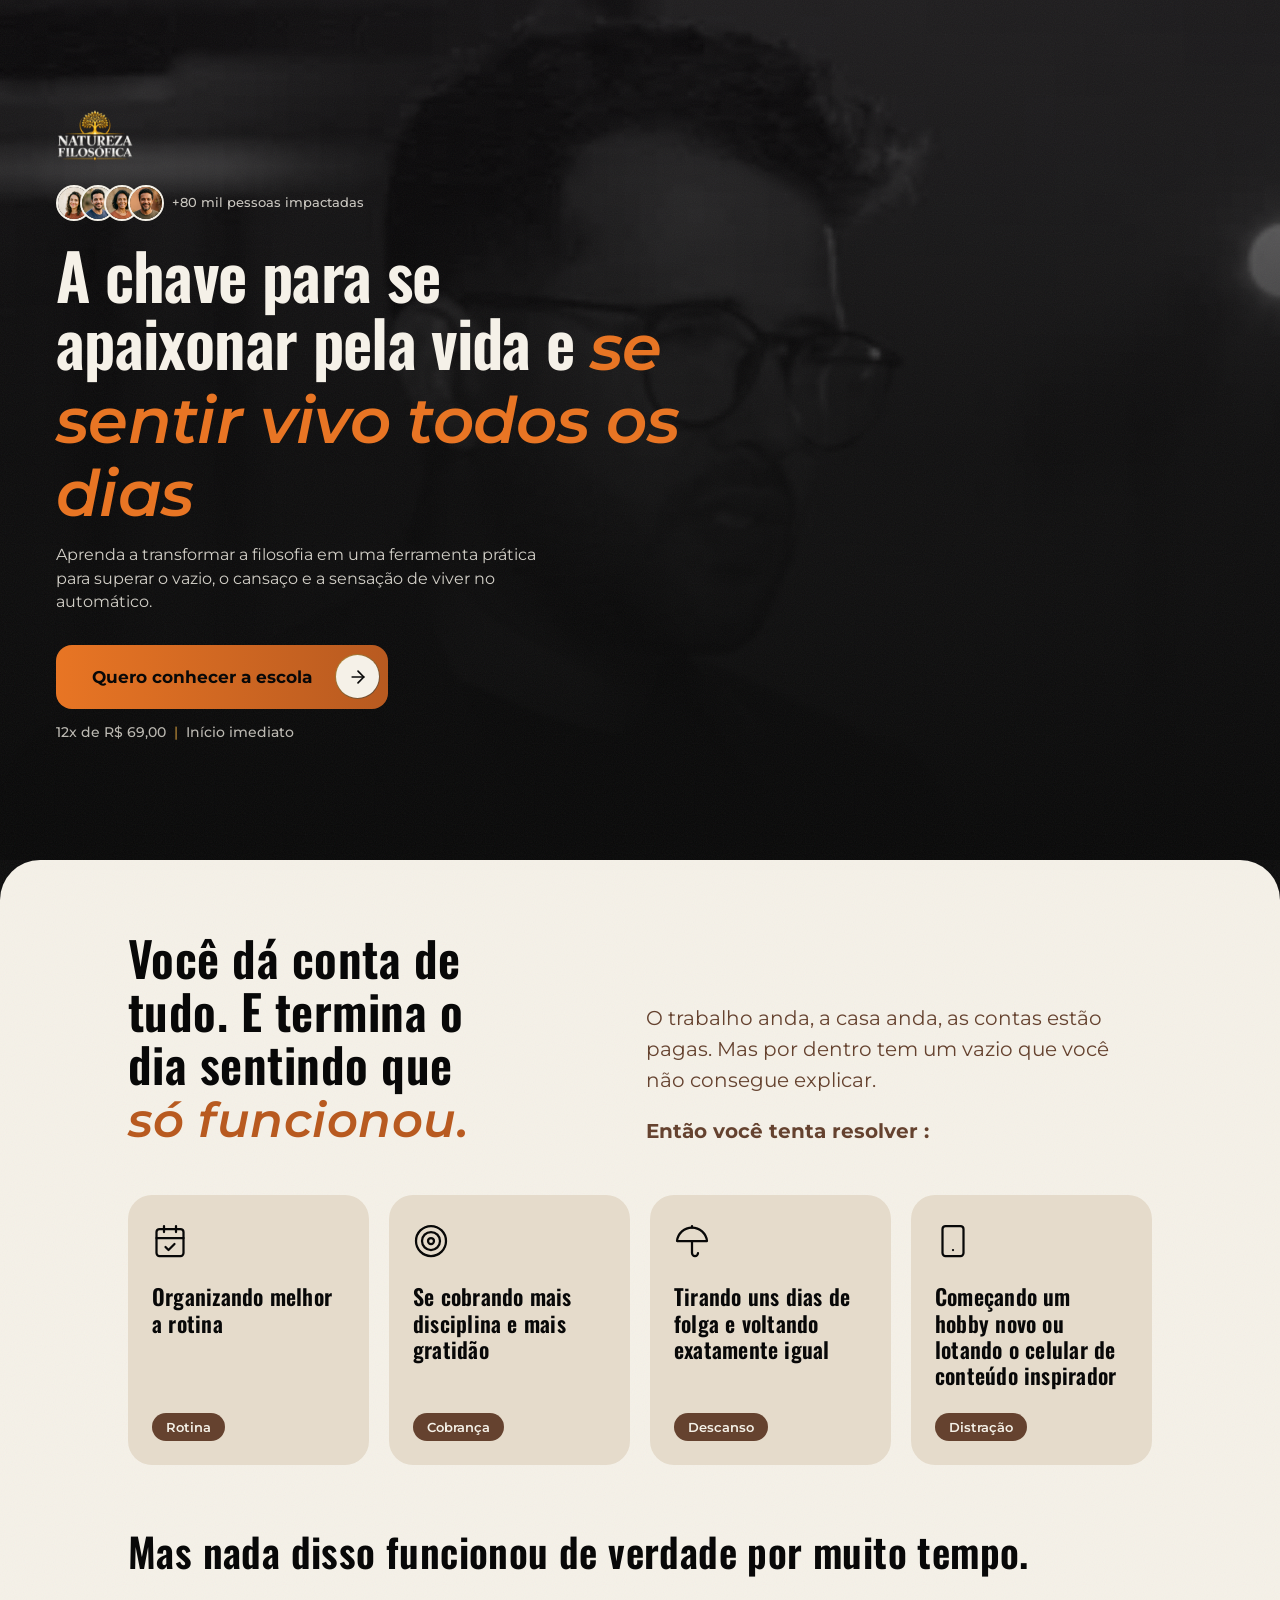
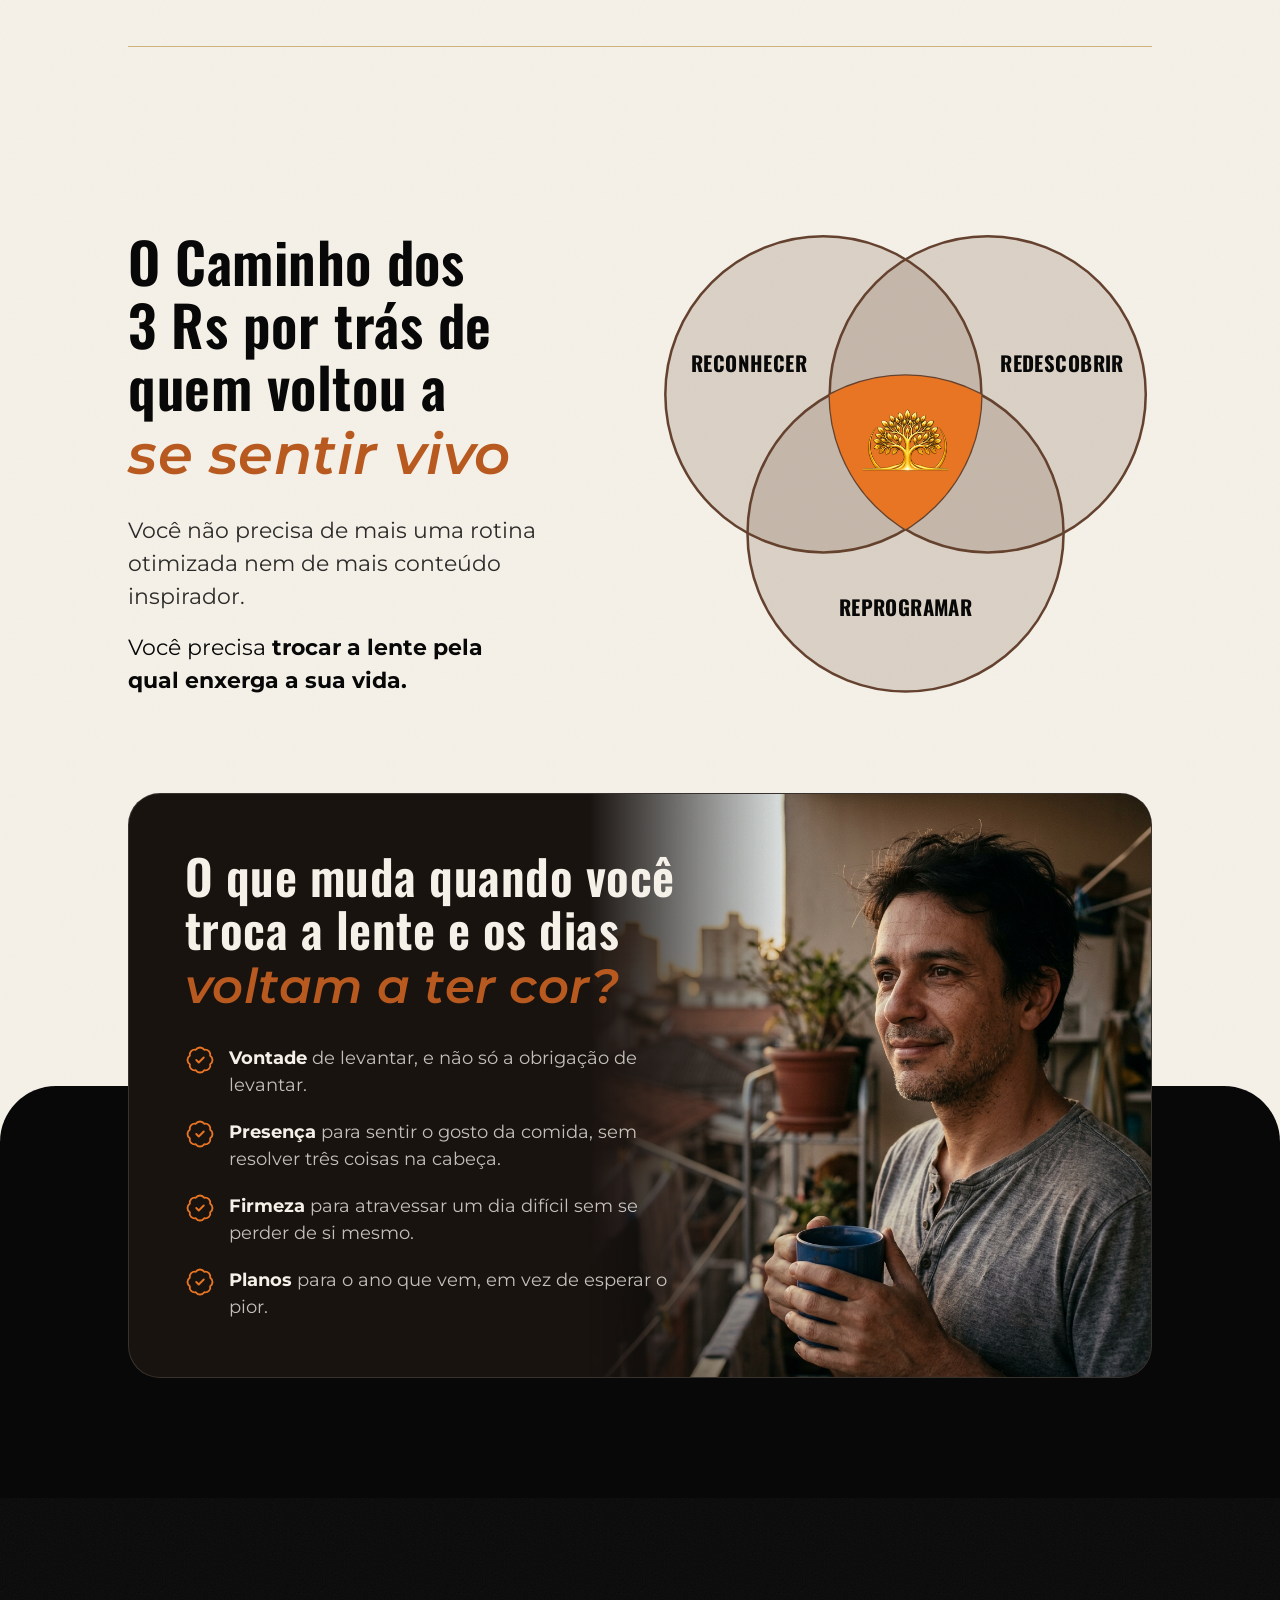
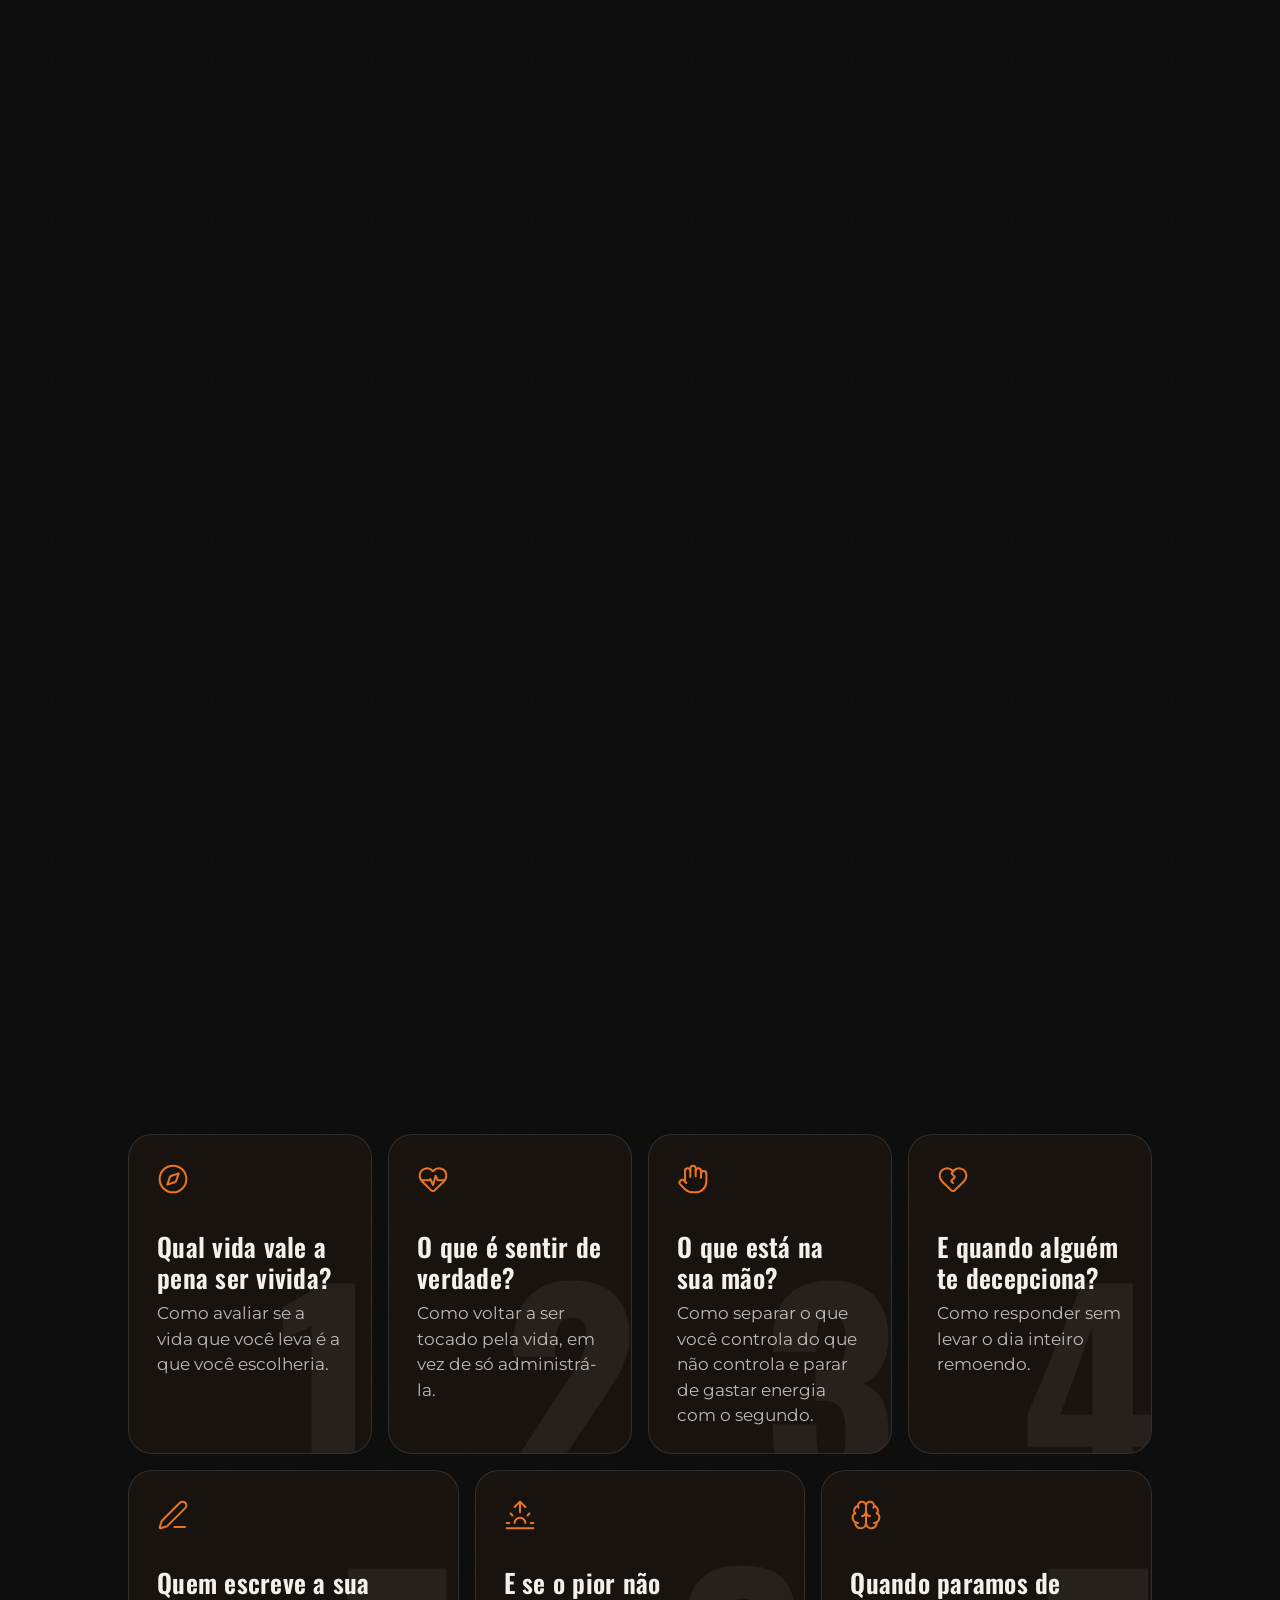
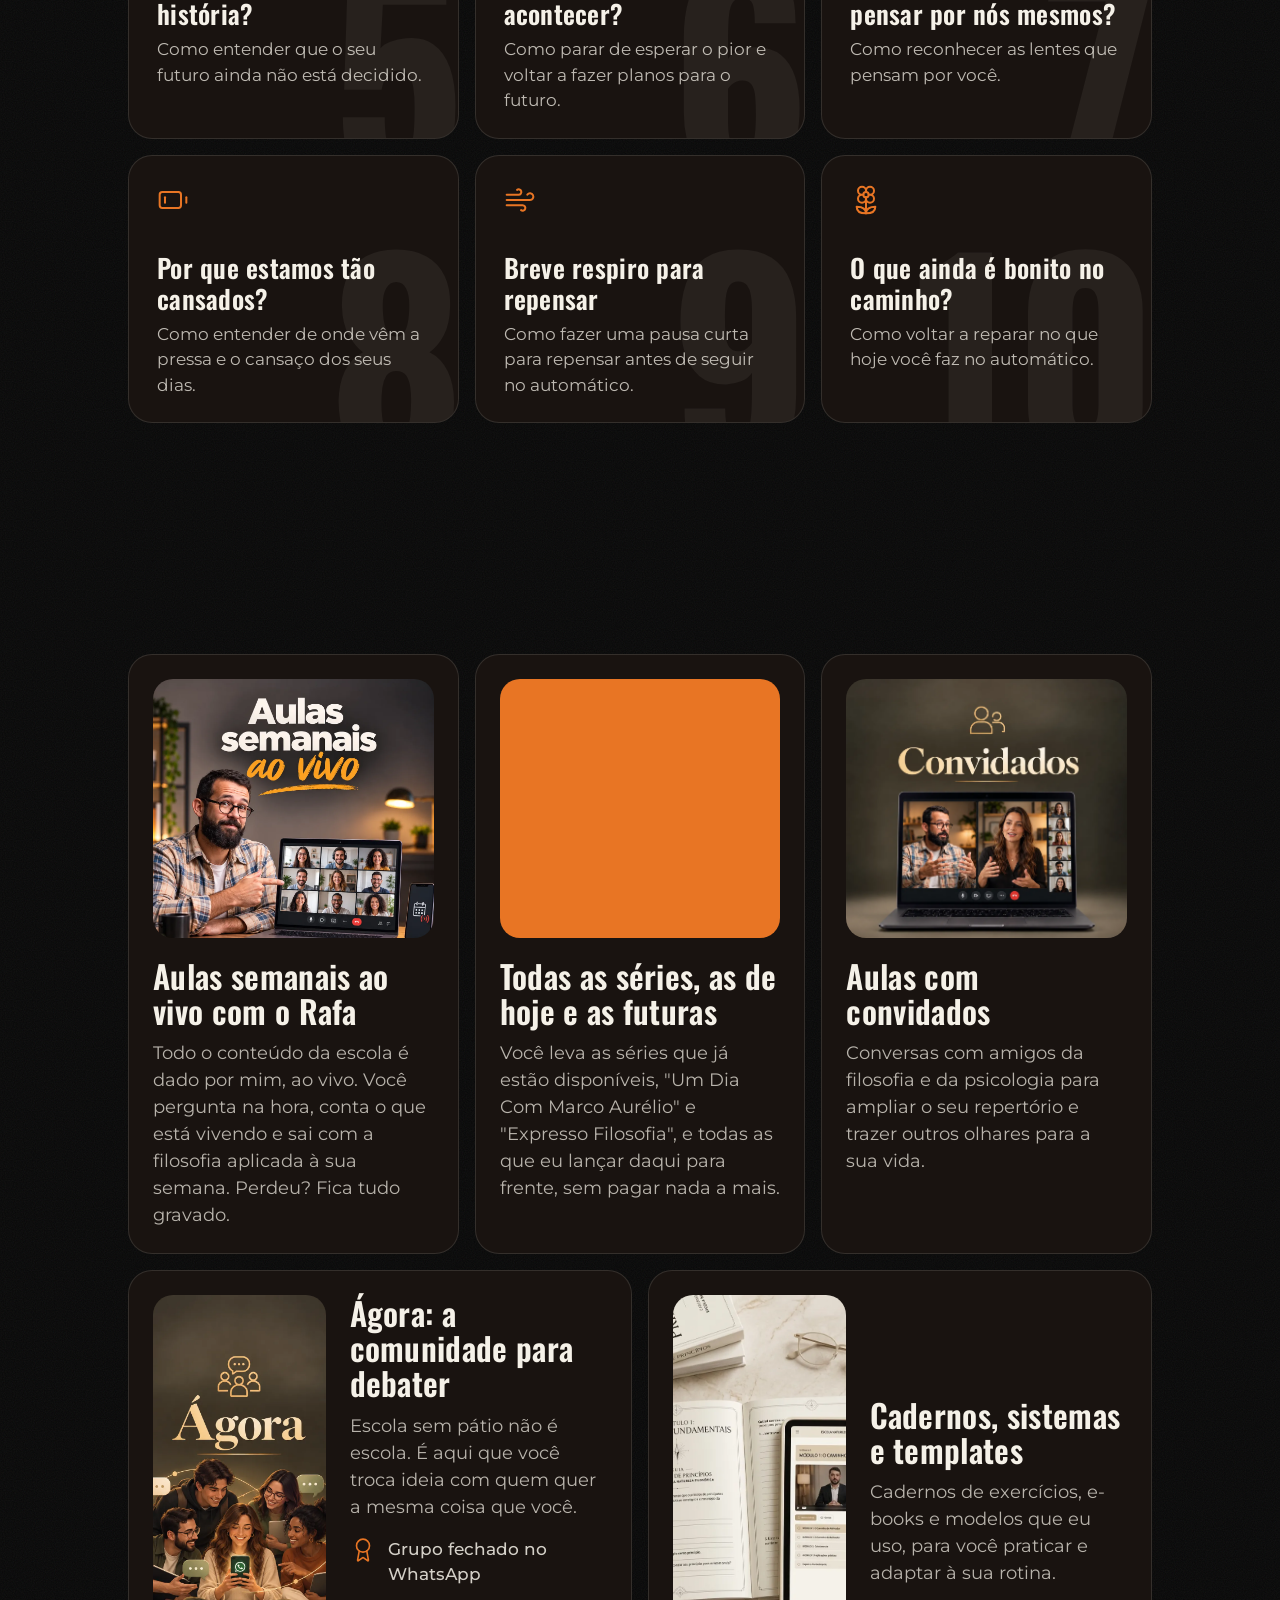
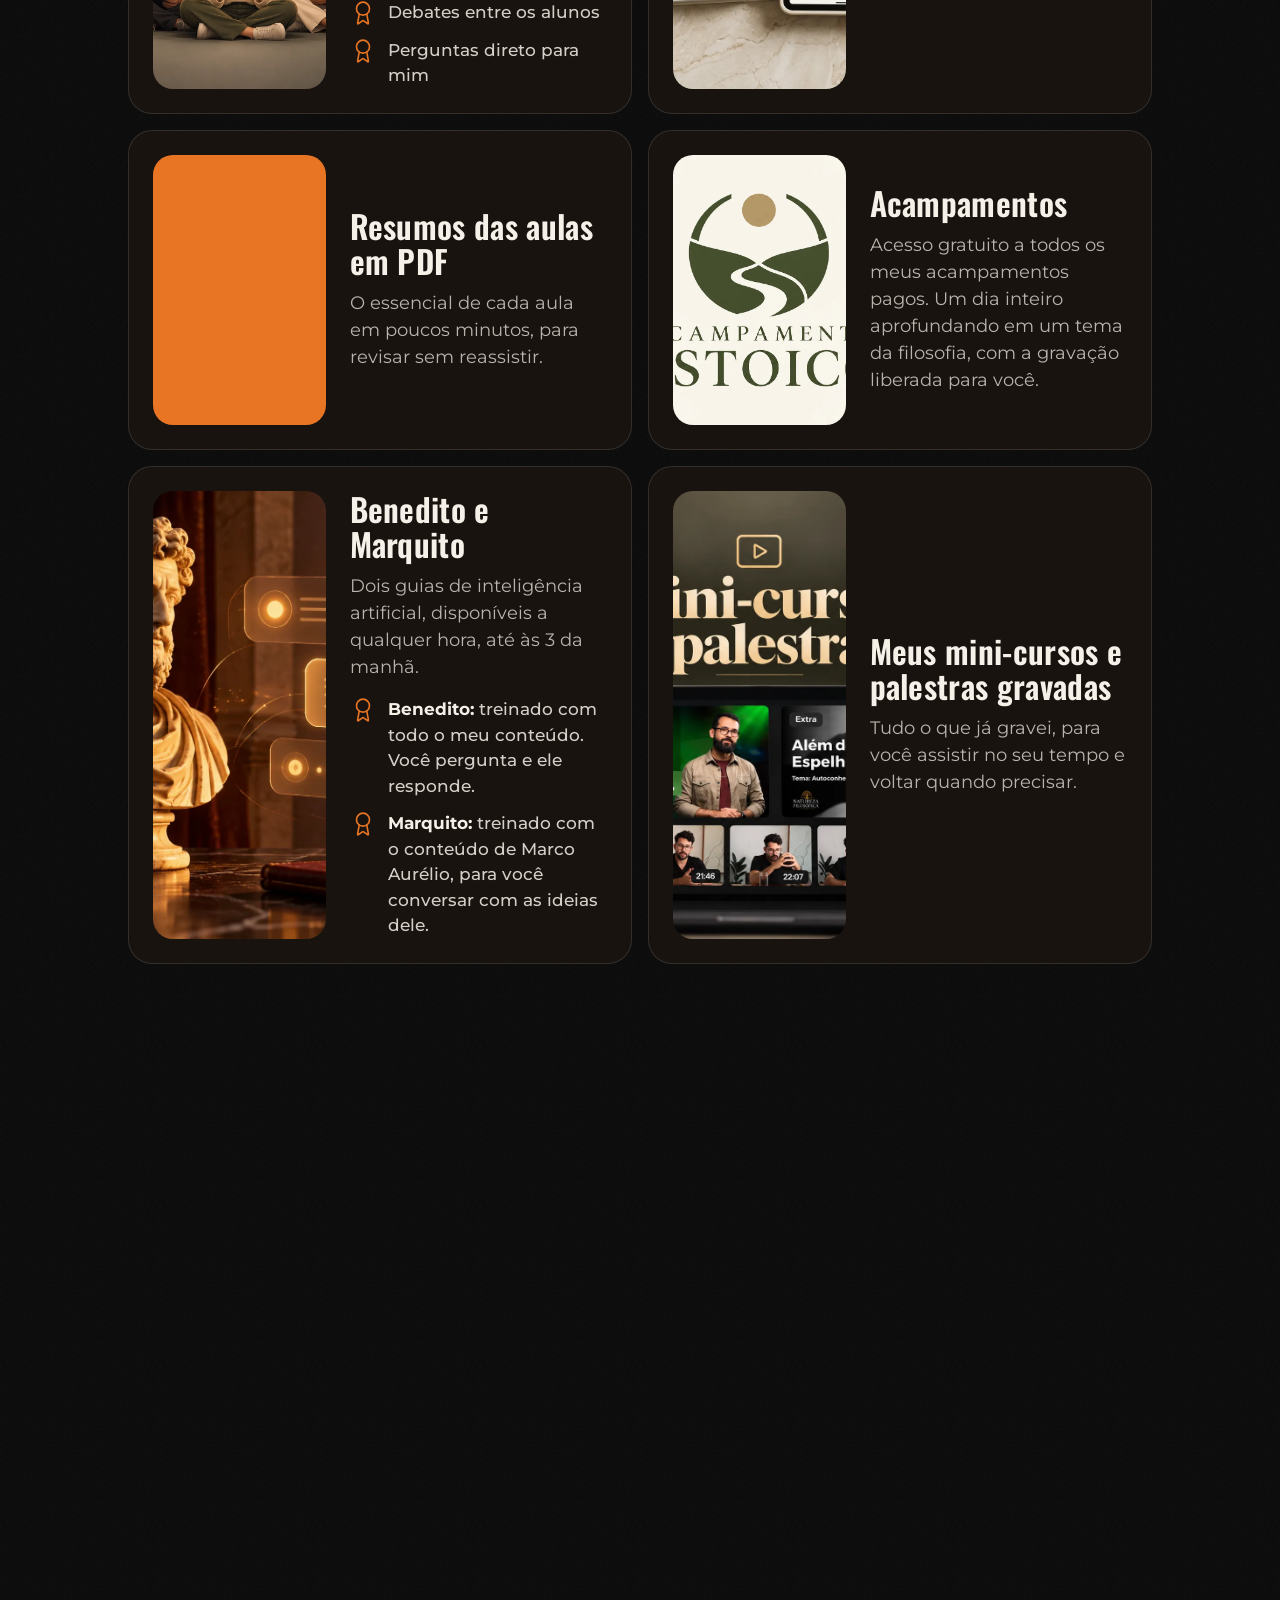
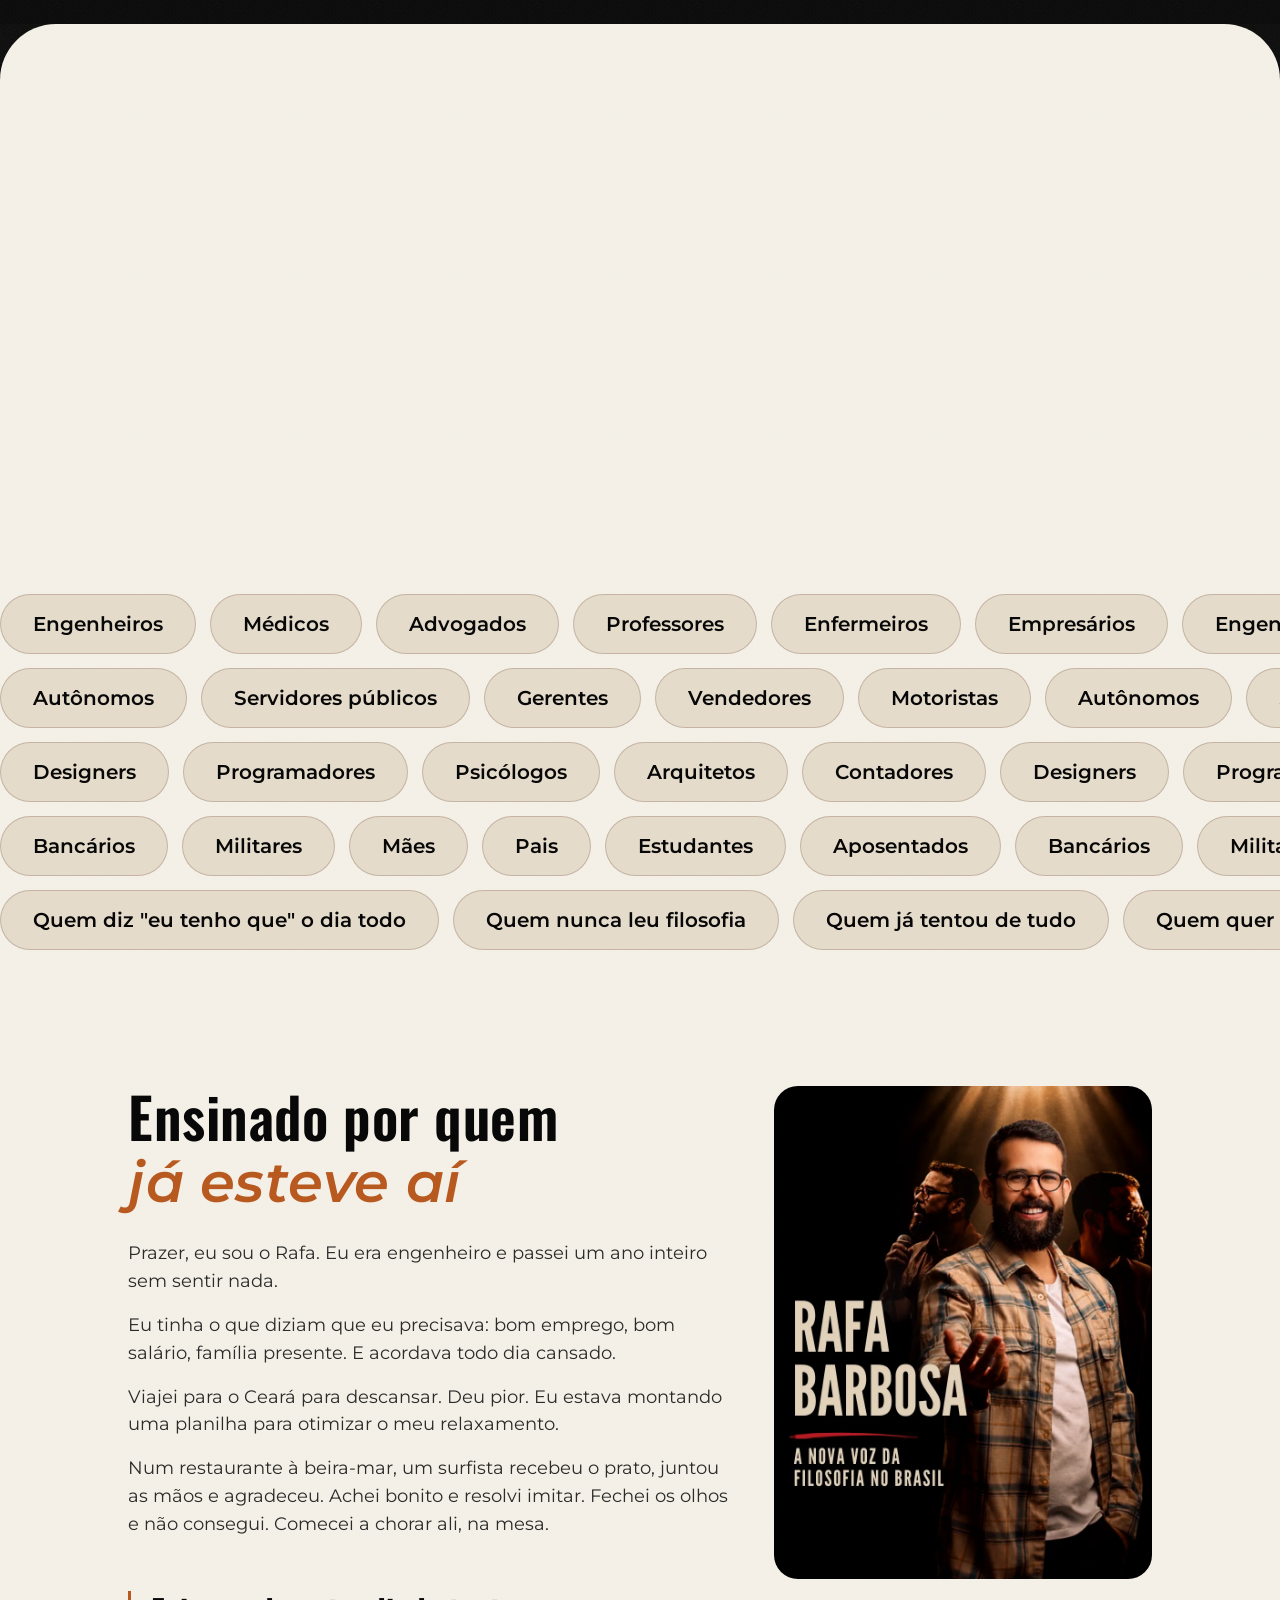
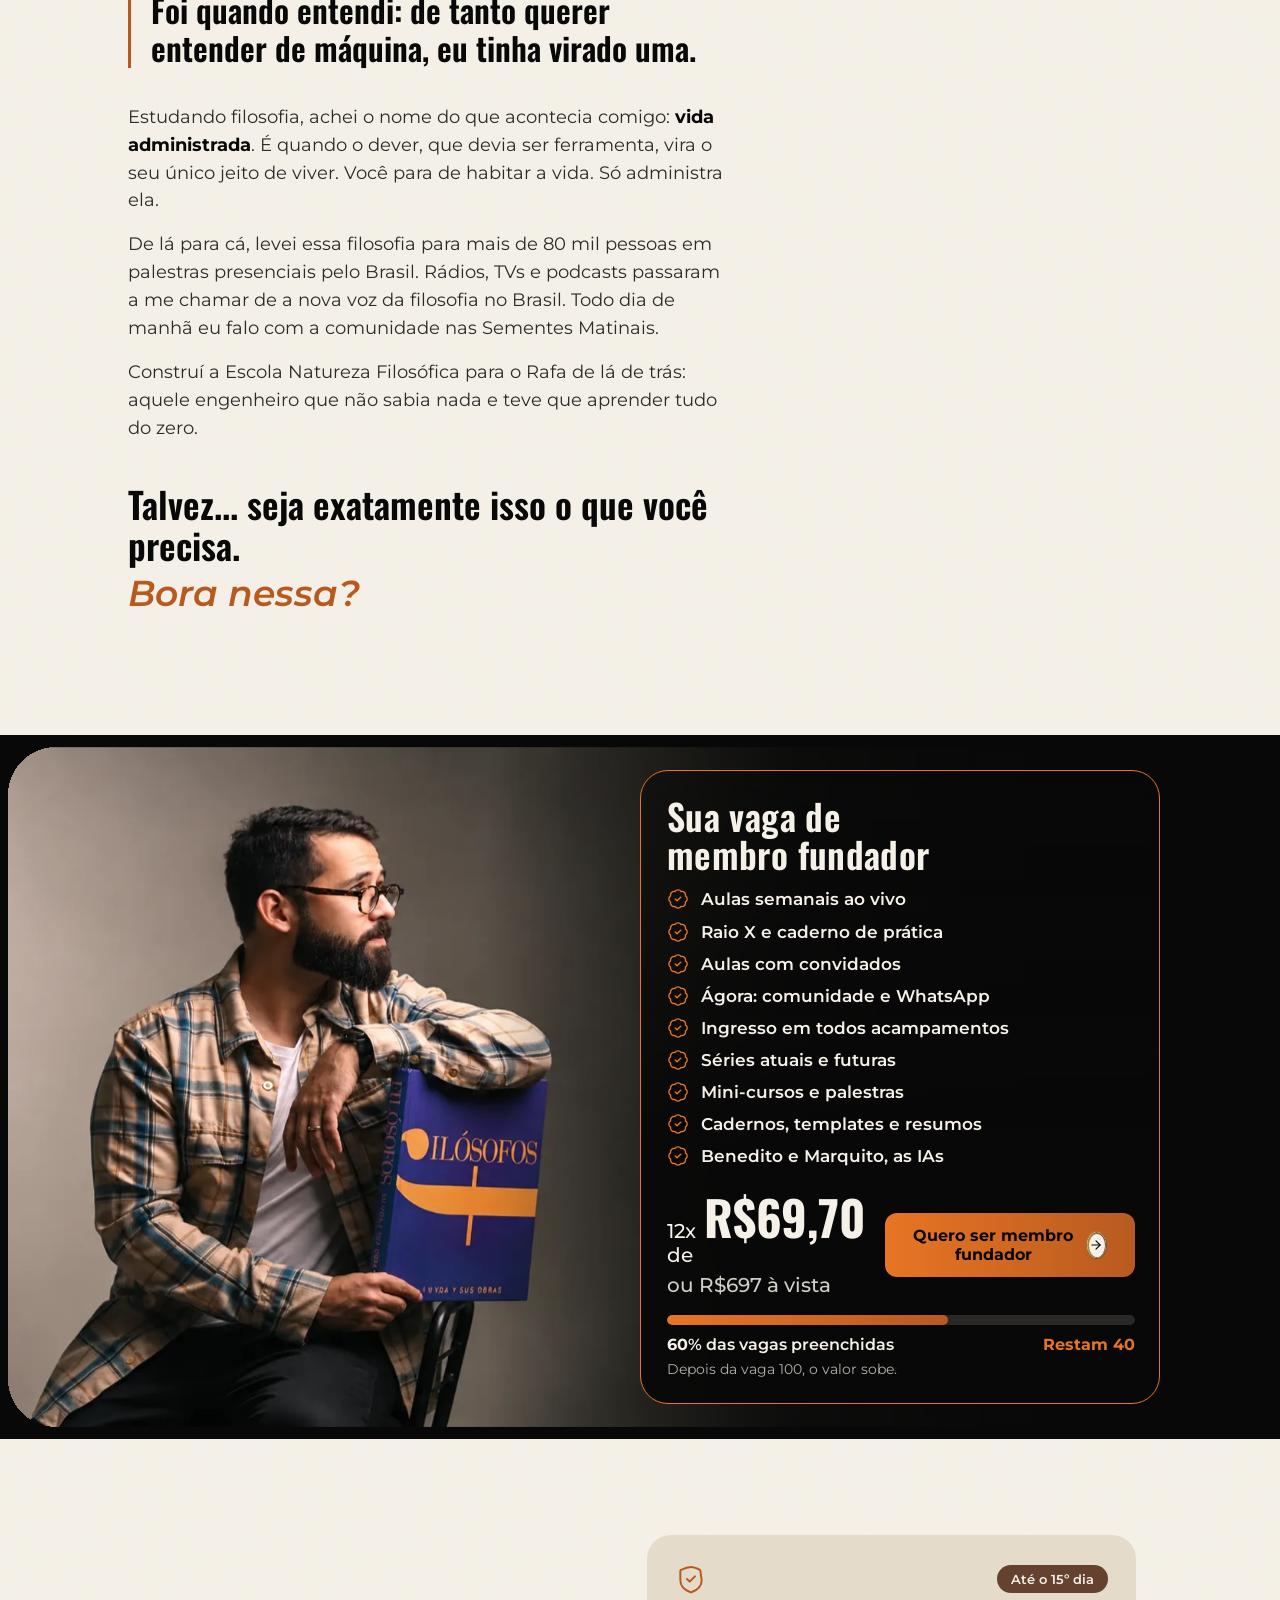
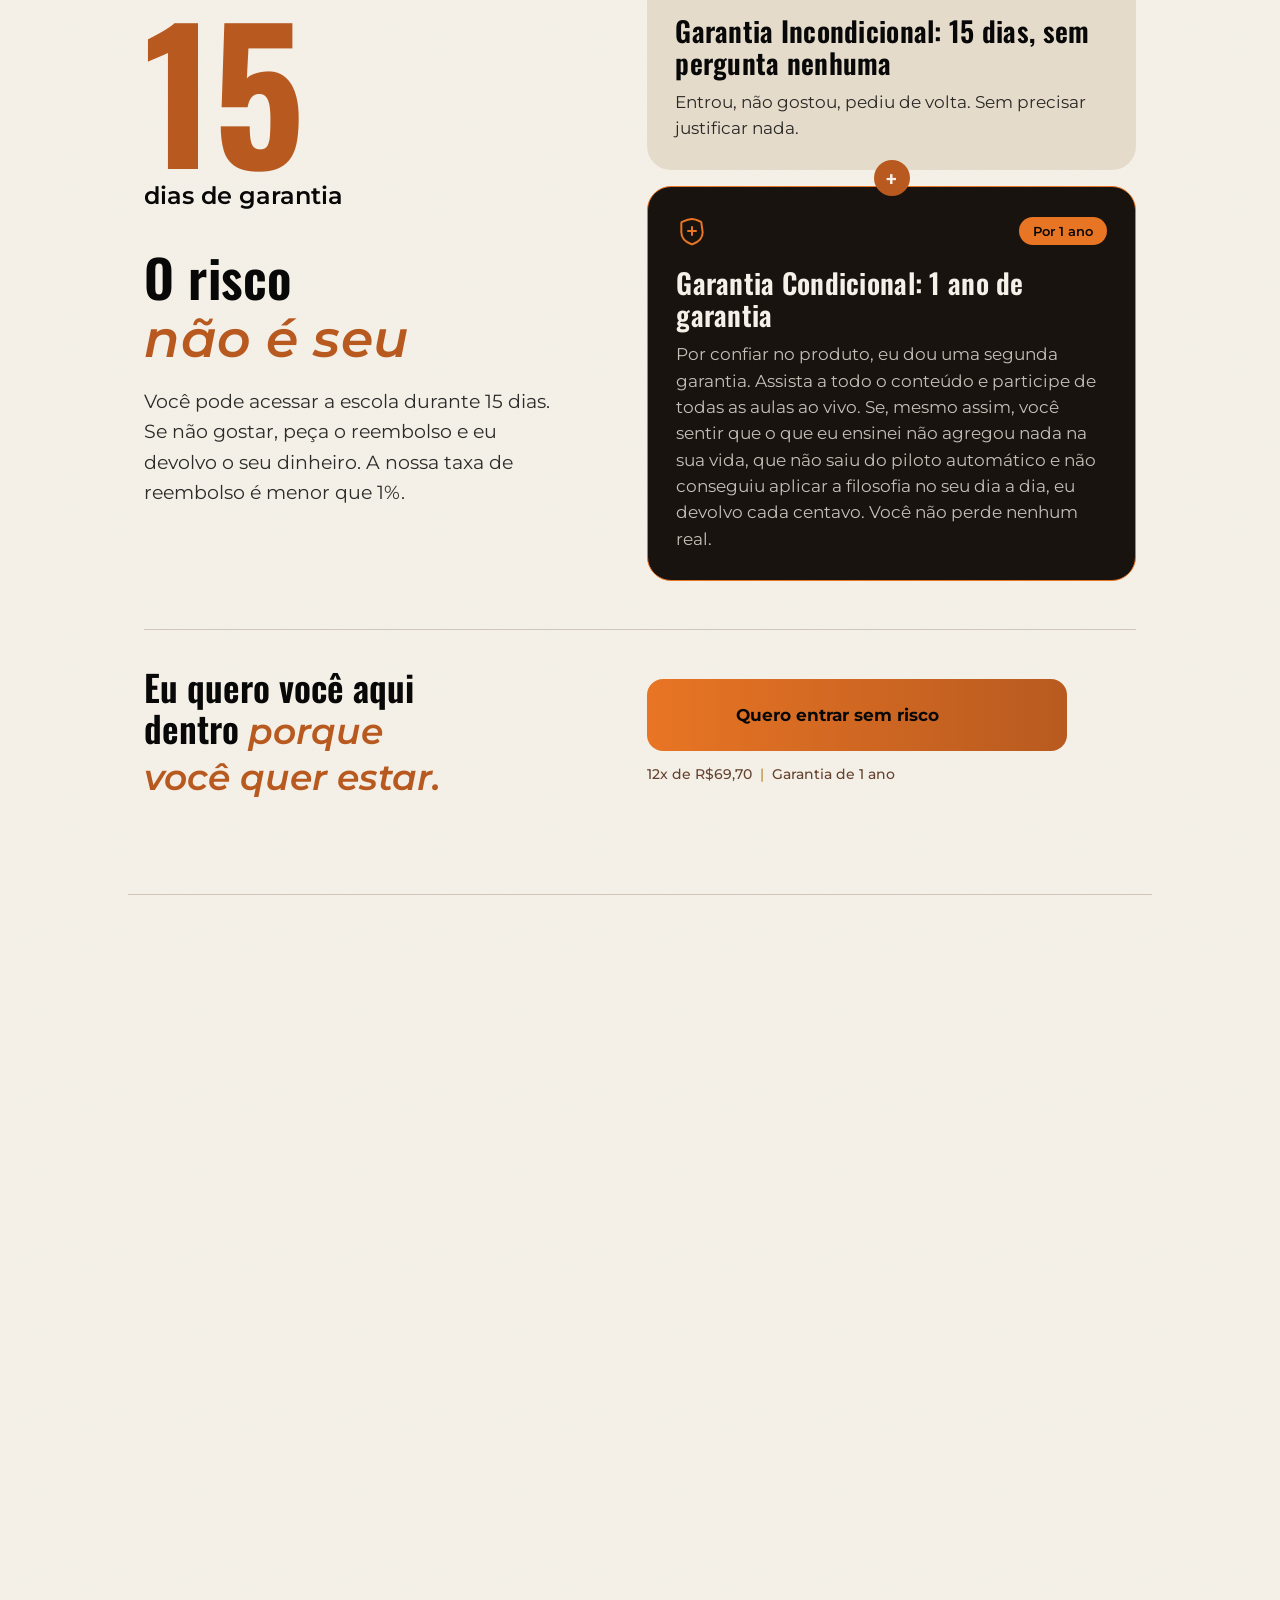
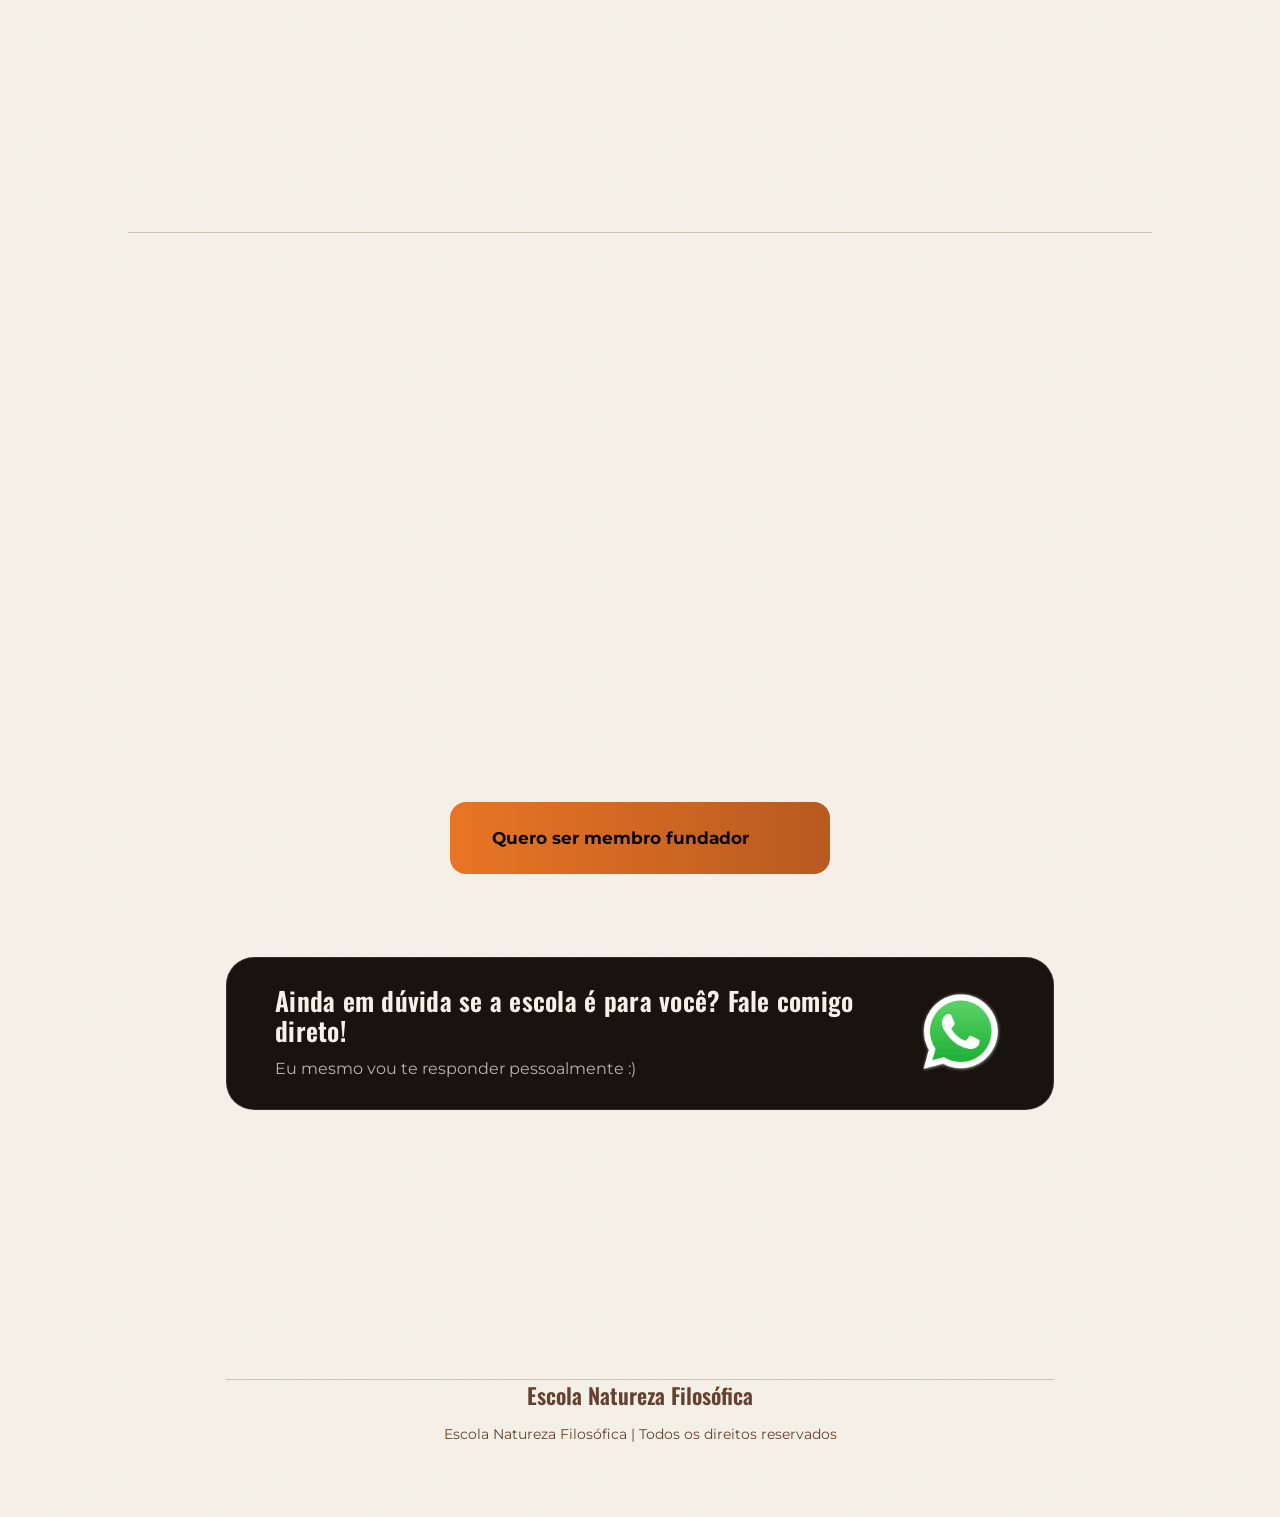
==== acampamento/index.html @ 290cd9ff "feat: cria pagina acampamento com secao desafio 10B, atualiza preco para 697 e link do checkout" ====
<!DOCTYPE html>
<html lang="pt-BR">

<head>
    <meta charset="UTF-8">
    <meta name="viewport" content="width=device-width, initial-scale=1.0">
    <title>Escola Natureza Filosófica</title>

    <!-- Preconnect do Google Fonts -->
    <link rel="preconnect" href="https://fonts.googleapis.com">
    <link rel="preconnect" href="https://fonts.gstatic.com" crossorigin>

    <!-- Fontes: Oswald (500, 600, 700) e Montserrat (400, 500, 600, 600i, 700) -->
    <link
        href="https://fonts.googleapis.com/css2?family=Montserrat:ital,wght@0,400;0,500;0,600;0,700;1,600&family=Oswald:wght@500;600;700&display=swap"
        rel="stylesheet">

    <!-- CSS Principal -->
    <link rel="stylesheet" href="../oficial/style.css">
    <link rel="stylesheet" href="desafio.css">

    <!-- SEO FAQ -->
    <script type="application/ld+json">
    {
      "@context": "https://schema.org",
      "@type": "FAQPage",
      "mainEntity": [
        {
          "@type": "Question",
          "name": "Nunca estudei filosofia. Consigo acompanhar?",
          "acceptedAnswer": {
            "@type": "Answer",
            "text": "Consegue. A escola foi montada para quem começa do zero, sem livro difícil e sem palavra complicada. Eu explico com exemplos do dia a dia, e você pode perguntar na hora, ao vivo."
          }
        },
        {
          "@type": "Question",
          "name": "Como funcionam as aulas ao vivo?",
          "acceptedAnswer": {
            "@type": "Answer",
            "text": "Toda semana eu entro ao vivo com a turma, na terça ou na quarta à noite. Você pergunta, conta o que está vivendo e leva a filosofia para a sua semana. O horário é ajustado ao que ficar melhor para a turma."
          }
        },
        {
          "@type": "Question",
          "name": "E se eu não puder assistir ao vivo?",
          "acceptedAnswer": {
            "@type": "Answer",
            "text": "Todos os encontros ficam gravados, e você assiste no seu tempo. Ninguém fica de fora por causa de horário: a gente marca reposição e ajusta o dia conforme a turma. O caderno de prática você faz quando quiser, sem prazo correndo atrás de você."
          }
        },
        {
          "@type": "Question",
          "name": "Como recebo o acesso e quando começo?",
          "acceptedAnswer": {
            "@type": "Answer",
            "text": "Começa imediatamente. Assim que a compra for aprovada, você recebe o acesso por e-mail, com o mesmo e-mail da compra, e o link do grupo da Ágora no WhatsApp. Você já entra com o conteúdo liberado e participa da próxima aula ao vivo."
          }
        },
        {
          "@type": "Question",
          "name": "Por quanto tempo terei acesso?",
          "acceptedAnswer": {
            "@type": "Answer",
            "text": "Você terá um ano completo de acesso a todo o conteúdo. Nesse período, as séries que eu lançar entram para você sem custo nenhum."
          }
        },
        {
          "@type": "Question",
          "name": "Como funciona o valor de membro fundador?",
          "acceptedAnswer": {
            "@type": "Answer",
            "text": "Os 100 primeiros entram com o valor de lançamento: 12x de R$69,70 ou R$697 à vista. Quando a turma chegar em 100, o valor sobe."
          }
        },
        {
          "@type": "Question",
          "name": "E se eu entrar e não for para mim?",
          "acceptedAnswer": {
            "@type": "Answer",
            "text": "Você tem duas garantias. A primeira é de 15 dias: entre, participe dos encontros e, se não gostar, peça o reembolso, sem precisar justificar nada. A segunda é de 1 ano: se você assistir a todo o conteúdo e participar de todas as aulas ao vivo e, mesmo assim, sentir que não agregou nada na sua vida, eu devolvo cada centavo."
          }
        },
        {
          "@type": "Question",
          "name": "O Benedito e o Marquito são pessoas de verdade?",
          "acceptedAnswer": {
            "@type": "Answer",
            "text": "Não. São inteligências artificiais, disponíveis a qualquer hora. O Benedito é treinado com todo o meu conteúdo. O Marquito é treinado com o conteúdo de Marco Aurélio, para você conversar com as ideias dele."
          }
        }
      ]
    }
    </script>
</head>

<body>
    <!-- O ruído pode ser global para as seções escuras, mas vamos adicionar por seção conforme o design -->

    <!-- ==============================================
         1. HERO SECTION
         ============================================== -->
    <section class="hero" id="hero">
        <div class="hero-bg">
            <picture>
                <source media="(prefers-reduced-motion: reduce)" srcset="../oficial/hero-estatico.webp">
                <img src="../oficial/hero-loop.webp" alt="" width="720" height="1280" fetchpriority="high"
                    decoding="async" class="hero-gif">
            </picture>
            <div class="hero-overlay"></div>
            <div class="ruido"></div>
        </div>

        <div class="container hero-container">
            <div class="hero-content">
                <img src="../oficial/logo.webp" alt="Escola Natureza Filosófica" class="hero-logo anima-sequencia"
                    style="--delay: 0">

                <div class="prova-rostos anima-sequencia" style="--delay: 1">
                    <div class="rostos">
                        <img src="../oficial/face1.webp" alt="Aluno 1" width="40" height="40">
                        <img src="../oficial/face2.webp" alt="Aluno 2" width="40" height="40">
                        <img src="../oficial/face3.webp" alt="Aluno 3" width="40" height="40">
                        <img src="../oficial/face4.webp" alt="Aluno 4" width="40" height="40">
                    </div>
                    <p>+80 mil pessoas impactadas</p>
                </div>

                <h1 class="anima-sequencia" style="--delay: 2">A chave para se apaixonar pela vida e <em>se sentir vivo
                        todos os dias</em></h1>

                <p class="hero-subtitulo anima-sequencia" style="--delay: 3">Aprenda a transformar a filosofia em uma
                    ferramenta prática para superar o vazio, o cansaço e a sensação de viver no automático.</p>

                <a href="#oferta" class="btn-principal anima-sequencia" style="--delay: 4">
                    Quero conhecer a escola
                    <span class="btn-icon">
                        <svg width="24" height="24" viewBox="0 0 24 24" fill="none" stroke="currentColor"
                            stroke-width="2" stroke-linecap="round" stroke-linejoin="round">
                            <line x1="5" y1="12" x2="19" y2="12"></line>
                            <polyline points="12 5 19 12 12 19"></polyline>
                        </svg>
                    </span>
                </a>

                <p class="microtexto anima-sequencia" style="--delay: 5">12x de R$ 69,00 <span class="divisor">|</span>
                    Início imediato <span class="divisor">
            </div>
        </div>
    </section>

    <!-- ==============================================
         2. O PROBLEMA SECTION
         ============================================== -->
    <section class="secao-clara sobrepor-anterior problema-sec" id="problema">
        <div class="ruido" style="opacity: 0.05; z-index: 0;"></div>
        <div class="container problema-container" style="position: relative; z-index: 1;">

            <div class="problema-header">
                <h2 class="anim-texto problema-h2">Você dá conta de tudo. E termina o dia sentindo que <em>só
                        funcionou.</em></h2>

                <div class="problema-texto">
                    <p class="anim-texto p-problema">O trabalho anda, a casa anda, as contas estão pagas. Mas por dentro
                        tem um vazio que você não consegue explicar.</p>
                    <p class="anim-texto p-problema-forte">Então você tenta resolver :</p>
                </div>
            </div>

            <div class="carrosel-wrapper">
                <div class="carrosel-track" id="problema-track" role="region" aria-roledescription="carrossel"
                    aria-label="Coisas que você já tentou">
                    <!-- Card 1 -->
                    <div class="card-tentativa" aria-label="1 de 4">
                        <svg class="card-icon" xmlns="http://www.w3.org/2000/svg" width="36" height="36"
                            viewBox="0 0 24 24" fill="none" stroke="currentColor" stroke-width="1.5"
                            stroke-linecap="round" stroke-linejoin="round" aria-hidden="true">
                            <rect x="3" y="4" width="18" height="18" rx="2" ry="2"></rect>
                            <line x1="16" y1="2" x2="16" y2="6"></line>
                            <line x1="8" y1="2" x2="8" y2="6"></line>
                            <line x1="3" y1="10" x2="21" y2="10"></line>
                            <path d="m9 16 2 2 4-4"></path>
                        </svg>
                        <h3 class="card-titulo">Organizando melhor a rotina</h3>
                        <span class="card-tag">Rotina</span>
                    </div>
                    <!-- Card 2 -->
                    <div class="card-tentativa" aria-label="2 de 4">
                        <svg class="card-icon" xmlns="http://www.w3.org/2000/svg" width="36" height="36"
                            viewBox="0 0 24 24" fill="none" stroke="currentColor" stroke-width="1.5"
                            stroke-linecap="round" stroke-linejoin="round" aria-hidden="true">
                            <circle cx="12" cy="12" r="10"></circle>
                            <circle cx="12" cy="12" r="6"></circle>
                            <circle cx="12" cy="12" r="2"></circle>
                        </svg>
                        <h3 class="card-titulo">Se cobrando mais disciplina e mais gratidão</h3>
                        <span class="card-tag">Cobrança</span>
                    </div>
                    <!-- Card 3 -->
                    <div class="card-tentativa" aria-label="3 de 4">
                        <svg class="card-icon" xmlns="http://www.w3.org/2000/svg" width="36" height="36"
                            viewBox="0 0 24 24" fill="none" stroke="currentColor" stroke-width="1.5"
                            stroke-linecap="round" stroke-linejoin="round" aria-hidden="true">
                            <path d="M22 12a10.06 10.06 0 0 0-20 0Z"></path>
                            <path d="M12 12v8a2 2 0 0 0 4 0"></path>
                            <path d="M12 2v1"></path>
                        </svg>
                        <h3 class="card-titulo">Tirando uns dias de folga e voltando exatamente igual</h3>
                        <span class="card-tag">Descanso</span>
                    </div>
                    <!-- Card 4 -->
                    <div class="card-tentativa" aria-label="4 de 4">
                        <svg class="card-icon" xmlns="http://www.w3.org/2000/svg" width="36" height="36"
                            viewBox="0 0 24 24" fill="none" stroke="currentColor" stroke-width="1.5"
                            stroke-linecap="round" stroke-linejoin="round" aria-hidden="true">
                            <rect x="5" y="2" width="14" height="20" rx="2" ry="2"></rect>
                            <line x1="12" y1="18" x2="12.01" y2="18"></line>
                        </svg>
                        <h3 class="card-titulo">Começando um hobby novo ou lotando o celular de conteúdo inspirador</h3>
                        <span class="card-tag">Distração</span>
                    </div>
                </div>

                <div class="carrosel-setas">
                    <button aria-label="Card anterior" class="btn-seta prev-seta">
                        <svg width="24" height="24" viewBox="0 0 24 24" fill="none" stroke="currentColor"
                            stroke-width="2" stroke-linecap="round" stroke-linejoin="round">
                            <line x1="19" y1="12" x2="5" y2="12"></line>
                            <polyline points="12 19 5 12 12 5"></polyline>
                        </svg>
                    </button>
                    <button aria-label="Próximo card" class="btn-seta next-seta">
                        <svg width="24" height="24" viewBox="0 0 24 24" fill="none" stroke="currentColor"
                            stroke-width="2" stroke-linecap="round" stroke-linejoin="round">
                            <line x1="5" y1="12" x2="19" y2="12"></line>
                            <polyline points="12 5 19 12 12 19"></polyline>
                        </svg>
                    </button>
                </div>
            </div>

            <div class="problema-fechamento">
                <h3 class="anim-texto problema-h3">Mas nada disso funcionou de verdade por muito tempo.</h3>
            </div>

            <div class="divisor-bloco-dourado"></div>

        </div>
    </section>

    <!-- ==============================================
         3. FRAMEWORK SECTION
         ============================================== -->
    <section class="secao-clara framework-sec" id="framework">
        <div class="ruido" style="opacity: 0.05; z-index: 0;"></div>
        <div class="container framework-container" style="position: relative; z-index: 1;">
            <div class="framework-content">

                <div class="framework-diagram">
                    <svg viewBox="24 16 312 296" role="img"
                        aria-label="Diagrama com três círculos que se cruzam: Reconhecer, Redescobrir e Reprogramar, com uma árvore no centro"
                        class="diagrama-framework">
                        <defs>
                            <clipPath id="clip-esquerdo">
                                <circle cx="128" cy="120" r="100" />
                            </clipPath>
                            <clipPath id="clip-direito">
                                <circle cx="232" cy="120" r="100" />
                            </clipPath>
                            <clipPath id="recorte-arvore">
                                <circle cx="180" cy="149" r="36" />
                            </clipPath>
                        </defs>

                        <g class="circulos-base">
                            <circle cx="128" cy="120" r="100" class="circulo-anim esquerdo" />
                            <circle cx="232" cy="120" r="100" class="circulo-anim direito" />
                            <circle cx="180" cy="208" r="100" class="circulo-anim inferior" />
                        </g>

                        <g class="intersecao-anim">
                            <g clip-path="url(#clip-esquerdo)">
                                <g clip-path="url(#clip-direito)">
                                    <circle cx="180" cy="208" r="100" fill="#E87524" />
                                </g>
                            </g>

                            <!-- Imagem da arvore (SVG exige href em vez de src) -->
                            <image href="../oficial/Arvore.webp" x="153" y="122" width="54" height="54"
                                preserveAspectRatio="xMidYMid meet" clip-path="url(#recorte-arvore)" aria-hidden="true"
                                class="arvore-img" />
                        </g>

                        <g class="rotulos" aria-hidden="true">
                            <text x="81" y="106" class="rotulo rotulo-esq">RECONHECER</text>
                            <text x="279" y="106" class="rotulo rotulo-dir">REDESCOBRIR</text>
                            <text x="180" y="260" class="rotulo rotulo-inf">REPROGRAMAR</text>
                        </g>
                    </svg>
                </div>

                <div class="framework-text">
                    <h2 class="anim-texto">O Caminho dos 3 Rs por trás de quem voltou a <em>se sentir vivo</em></h2>

                    <p class="p-destaque anim-texto">Você não precisa de mais uma rotina otimizada nem de mais conteúdo
                        inspirador.</p>

                    <p class="p-forte anim-texto">Você precisa <strong>trocar a lente pela qual enxerga a sua
                            vida.</strong>
                    </p>
                </div>

            </div>
        </div>
    </section>

    <!-- ==============================================
         4. O QUE MUDA SECTION
         ============================================== -->
    <section class="secao-clara mudanca-sec" id="mudanca">
        <div class="ruido" style="opacity: 0.05; z-index: 0;"></div>

        <div class="container mudanca-container">
            <div class="mudanca-cartao" id="mudanca-cartao">
                <div class="mudanca-foto-wrapper mudanca-anim" style="--anim-delay: 0;">
                    <img src="../oficial/assets/mudanca.webp" width="1600" height="1200"
                        alt="Homem na faixa dos 40 anos na sacada ao nascer do sol segurando caneca de café"
                        loading="lazy" decoding="async" class="mudanca-foto">
                    <div class="mudanca-gradiente"></div>
                </div>

                <div class="mudanca-conteudo">
                    <h2 class="mudanca-h2 mudanca-anim" style="--anim-delay: 3;">O que muda quando você troca a lente e
                        os dias <em>voltam a ter cor?</em></h2>

                    <ul class="mudanca-lista">
                        <li class="mudanca-item mudanca-anim" style="--anim-delay: 4.5;">
                            <svg class="mudanca-icone" xmlns="http://www.w3.org/2000/svg" width="28" height="28"
                                viewBox="0 0 24 24" fill="none" stroke="currentColor" stroke-width="1.5"
                                stroke-linecap="round" stroke-linejoin="round" aria-hidden="true">
                                <path
                                    d="M3.85 8.62a4 4 0 0 1 4.78-4.77 4 4 0 0 1 6.74 0 4 4 0 0 1 4.78 4.78 4 4 0 0 1 0 6.74 4 4 0 0 1-4.77 4.78 4 4 0 0 1-6.75 0 4 4 0 0 1-4.78-4.77 4 4 0 0 1 0-6.76Z">
                                </path>
                                <path d="m9 12 2 2 4-4"></path>
                            </svg>
                            <span class="mudanca-texto"><strong>Vontade</strong> de levantar, e não só a obrigação de
                                levantar.</span>
                        </li>
                        <li class="mudanca-item mudanca-anim" style="--anim-delay: 5.7;">
                            <svg class="mudanca-icone" xmlns="http://www.w3.org/2000/svg" width="28" height="28"
                                viewBox="0 0 24 24" fill="none" stroke="currentColor" stroke-width="1.5"
                                stroke-linecap="round" stroke-linejoin="round" aria-hidden="true">
                                <path
                                    d="M3.85 8.62a4 4 0 0 1 4.78-4.77 4 4 0 0 1 6.74 0 4 4 0 0 1 4.78 4.78 4 4 0 0 1 0 6.74 4 4 0 0 1-4.77 4.78 4 4 0 0 1-6.75 0 4 4 0 0 1-4.78-4.77 4 4 0 0 1 0-6.76Z">
                                </path>
                                <path d="m9 12 2 2 4-4"></path>
                            </svg>
                            <span class="mudanca-texto"><strong>Presença</strong> para sentir o gosto da comida, sem
                                resolver três coisas na cabeça.</span>
                        </li>
                        <li class="mudanca-item mudanca-anim" style="--anim-delay: 6.9;">
                            <svg class="mudanca-icone" xmlns="http://www.w3.org/2000/svg" width="28" height="28"
                                viewBox="0 0 24 24" fill="none" stroke="currentColor" stroke-width="1.5"
                                stroke-linecap="round" stroke-linejoin="round" aria-hidden="true">
                                <path
                                    d="M3.85 8.62a4 4 0 0 1 4.78-4.77 4 4 0 0 1 6.74 0 4 4 0 0 1 4.78 4.78 4 4 0 0 1 0 6.74 4 4 0 0 1-4.77 4.78 4 4 0 0 1-6.75 0 4 4 0 0 1-4.78-4.77 4 4 0 0 1 0-6.76Z">
                                </path>
                                <path d="m9 12 2 2 4-4"></path>
                            </svg>
                            <span class="mudanca-texto"><strong>Firmeza</strong> para atravessar um dia difícil sem se
                                perder de si mesmo.</span>
                        </li>
                        <li class="mudanca-item mudanca-anim" style="--anim-delay: 8.1;">
                            <svg class="mudanca-icone" xmlns="http://www.w3.org/2000/svg" width="28" height="28"
                                viewBox="0 0 24 24" fill="none" stroke="currentColor" stroke-width="1.5"
                                stroke-linecap="round" stroke-linejoin="round" aria-hidden="true">
                                <path
                                    d="M3.85 8.62a4 4 0 0 1 4.78-4.77 4 4 0 0 1 6.74 0 4 4 0 0 1 4.78 4.78 4 4 0 0 1 0 6.74 4 4 0 0 1-4.77 4.78 4 4 0 0 1-6.75 0 4 4 0 0 1-4.78-4.77 4 4 0 0 1 0-6.76Z">
                                </path>
                                <path d="m9 12 2 2 4-4"></path>
                            </svg>
                            <span class="mudanca-texto"><strong>Planos</strong> para o ano que vem, em vez de esperar o
                                pior.</span>
                        </li>
                    </ul>
                </div>
            </div>
        </div>
    </section>

    <!-- ==============================================
         5. TUDO O QUE VOCÊ PRECISA SECTION
         ============================================== -->
    <section class="tudo-sec" id="tudo">
        <div class="ruido" style="opacity: 0.06; z-index: 0;"></div>
        <div class="container tudo-container" style="position: relative; z-index: 1;">

            <h2 class="tudo-h2 anim-tudo" style="--anim-delay: 0;">Tudo o que você precisa para <em>usar a filosofia no
                    seu dia a dia</em></h2>

            <div class="pilha-cards">
                <img src="../oficial/assets/a1.webp" alt="Raio X do Propósito" class="card-img card-a1 anim-tudo"
                    style="--anim-delay: 2.5;">
                <img src="../oficial/assets/a2.webp" alt="Aulas ao vivo com Rafa Barbosa"
                    class="card-img card-a2 anim-tudo" style="--anim-delay: 4.9;">
                <img src="../oficial/assets/a3.webp" alt="Caderno de prática" class="card-img card-a3 anim-tudo"
                    style="--anim-delay: 3.7;">
            </div>

            <h3 class="tudo-h3 anim-tudo" style="--anim-delay: 6.5;">Sem livro difícil. Sem curso abandonado na terceira
                aula.</h3>

            <p class="tudo-p anim-tudo" style="--anim-delay: 7.7;">Aulas ao vivo em que você pergunta sobre a sua vida,
                exercícios curtos para a filosofia virar hábito e uma turma que caminha junto com você.</p>

            <div class="tudo-botoes">
                <a href="#oferta" class="btn-principal anim-tudo" style="--anim-delay: 8.9;">
                    Quero conhecer a escola
                    <span class="btn-icon">
                        <svg xmlns="http://www.w3.org/2000/svg" width="24" height="24" viewBox="0 0 24 24" fill="none"
                            stroke="currentColor" stroke-width="2" stroke-linecap="round" stroke-linejoin="round"
                            aria-hidden="true">
                            <path d="M5 12h14"></path>
                            <path d="m12 5 7 7-7 7"></path>
                        </svg>
                    </span>
                </a>
            </div>

            <a href="#oferta" aria-label="Ir para a próxima seção" class="indicador-rolagem anim-tudo"
                style="--anim-delay: 10.1;">
                <svg width="54" height="93" viewBox="0 0 54 93" fill="none" xmlns="http://www.w3.org/2000/svg">
                    <rect x="1.5" y="1.5" width="51" height="90" rx="25.5" stroke="#E87524" stroke-width="3" />
                    <circle cx="27" cy="27" r="13" stroke="#E87524" stroke-width="3" />
                    <path d="M21 24L27 30L33 24" stroke="#E87524" stroke-width="3" stroke-linecap="round"
                        stroke-linejoin="round" />
                </svg>
            </a>

        </div>
    </section>

    <!-- ==============================================
         6. O QUE VOCÊ VAI VIVER LÁ DENTRO SECTION
         ============================================== -->
    <section class="viver-sec" id="viver-la-dentro">
        <div class="ruido" style="opacity: 0.06; z-index: 0;"></div>
        <div class="container viver-container" style="position: relative; z-index: 1;">

            <h2 class="viver-h2 anim-viver" style="--anim-delay: 0;">O que você vai <em>viver lá dentro?</em></h2>

            <ol class="viver-grade">
                <!-- Card 1 -->
                <li class="viver-card anim-viver" style="--desktop-delay: 0;">
                    <svg class="viver-icone" xmlns="http://www.w3.org/2000/svg" width="32" height="32"
                        viewBox="0 0 24 24" fill="none" stroke="currentColor" stroke-width="1.5" stroke-linecap="round"
                        stroke-linejoin="round" aria-hidden="true">
                        <circle cx="12" cy="12" r="10" />
                        <path
                            d="m16.24 7.76-1.804 5.411a2 2 0 0 1-1.265 1.265L7.76 16.24l1.804-5.411a2 2 0 0 1 1.265-1.265z" />
                    </svg>
                    <h3 class="viver-h3">Qual vida vale a pena ser vivida?</h3>
                    <p class="viver-desc">Como avaliar se a vida que você leva é a que você escolheria.</p>
                    <span class="viver-num" aria-hidden="true">1</span>
                </li>
                <!-- Card 2 -->
                <li class="viver-card anim-viver" style="--desktop-delay: 0.8;">
                    <svg class="viver-icone" xmlns="http://www.w3.org/2000/svg" width="32" height="32"
                        viewBox="0 0 24 24" fill="none" stroke="currentColor" stroke-width="1.5" stroke-linecap="round"
                        stroke-linejoin="round" aria-hidden="true">
                        <path
                            d="M2 9.5a5.5 5.5 0 0 1 9.591-3.676.56.56 0 0 0 .818 0A5.49 5.49 0 0 1 22 9.5c0 2.29-1.5 4-3 5.5l-5.492 5.313a2 2 0 0 1-3 .019L5 15c-1.5-1.5-3-3.2-3-5.5" />
                        <path d="M3.22 13H9.5l.5-1 2 4.5 2-7 1.5 3.5h5.27" />
                    </svg>
                    <h3 class="viver-h3">O que é sentir de verdade?</h3>
                    <p class="viver-desc">Como voltar a ser tocado pela vida, em vez de só administrá-la.</p>
                    <span class="viver-num" aria-hidden="true">2</span>
                </li>
                <!-- Card 3 -->
                <li class="viver-card anim-viver" style="--desktop-delay: 1.6;">
                    <svg class="viver-icone" xmlns="http://www.w3.org/2000/svg" width="32" height="32"
                        viewBox="0 0 24 24" fill="none" stroke="currentColor" stroke-width="1.5" stroke-linecap="round"
                        stroke-linejoin="round" aria-hidden="true">
                        <path d="M18 11V6a2 2 0 0 0-2-2a2 2 0 0 0-2 2" />
                        <path d="M14 10V4a2 2 0 0 0-2-2a2 2 0 0 0-2 2v2" />
                        <path d="M10 10.5V6a2 2 0 0 0-2-2a2 2 0 0 0-2 2v8" />
                        <path
                            d="M18 8a2 2 0 1 1 4 0v6a8 8 0 0 1-8 8h-2c-2.8 0-4.5-.86-5.99-2.34l-3.6-3.6a2 2 0 0 1 2.83-2.82L7 15" />
                    </svg>
                    <h3 class="viver-h3">O que está na sua mão?</h3>
                    <p class="viver-desc">Como separar o que você controla do que não controla e parar de gastar energia
                        com o segundo.</p>
                    <span class="viver-num" aria-hidden="true">3</span>
                </li>
                <!-- Card 4 -->
                <li class="viver-card anim-viver" style="--desktop-delay: 2.4;">
                    <svg class="viver-icone" xmlns="http://www.w3.org/2000/svg" width="32" height="32"
                        viewBox="0 0 24 24" fill="none" stroke="currentColor" stroke-width="1.5" stroke-linecap="round"
                        stroke-linejoin="round" aria-hidden="true">
                        <path
                            d="M12.409 5.824c-.702.792-1.15 1.496-1.415 2.166l2.153 2.156a.5.5 0 0 1 0 .707l-2.293 2.293a.5.5 0 0 0 0 .707L12 15" />
                        <path
                            d="M13.508 20.313a2 2 0 0 1-3 .019L5 15c-1.5-1.5-3-3.2-3-5.5a5.5 5.5 0 0 1 9.591-3.677.6.6 0 0 0 .818.001A5.5 5.5 0 0 1 22 9.5c0 2.29-1.5 4-3 5.5z" />
                    </svg>
                    <h3 class="viver-h3">E quando alguém te decepciona?</h3>
                    <p class="viver-desc">Como responder sem levar o dia inteiro remoendo.</p>
                    <span class="viver-num" aria-hidden="true">4</span>
                </li>
                <!-- Card 5 -->
                <li class="viver-card anim-viver" style="--desktop-delay: 0;">
                    <svg class="viver-icone" xmlns="http://www.w3.org/2000/svg" width="32" height="32"
                        viewBox="0 0 24 24" fill="none" stroke="currentColor" stroke-width="1.5" stroke-linecap="round"
                        stroke-linejoin="round" aria-hidden="true">
                        <path d="M13 21h8" />
                        <path
                            d="M21.174 6.812a1 1 0 0 0-3.986-3.987L3.842 16.174a2 2 0 0 0-.5.83l-1.321 4.352a.5.5 0 0 0 .623.622l4.353-1.32a2 2 0 0 0 .83-.497z" />
                    </svg>
                    <h3 class="viver-h3">Quem escreve a sua história?</h3>
                    <p class="viver-desc">Como entender que o seu futuro ainda não está decidido.</p>
                    <span class="viver-num" aria-hidden="true">5</span>
                </li>
                <!-- Card 6 -->
                <li class="viver-card anim-viver" style="--desktop-delay: 0.8;">
                    <svg class="viver-icone" xmlns="http://www.w3.org/2000/svg" width="32" height="32"
                        viewBox="0 0 24 24" fill="none" stroke="currentColor" stroke-width="1.5" stroke-linecap="round"
                        stroke-linejoin="round" aria-hidden="true">
                        <path d="M12 2v8" />
                        <path d="m4.93 10.93 1.41 1.41" />
                        <path d="M2 18h2" />
                        <path d="M20 18h2" />
                        <path d="m19.07 10.93-1.41 1.41" />
                        <path d="M22 22H2" />
                        <path d="m8 6 4-4 4 4" />
                        <path d="M16 18a4 4 0 0 0-8 0" />
                    </svg>
                    <h3 class="viver-h3">E se o pior não acontecer?</h3>
                    <p class="viver-desc">Como parar de esperar o pior e voltar a fazer planos para o futuro.</p>
                    <span class="viver-num" aria-hidden="true">6</span>
                </li>
                <!-- Card 7 -->
                <li class="viver-card anim-viver" style="--desktop-delay: 1.6;">
                    <svg class="viver-icone" xmlns="http://www.w3.org/2000/svg" width="32" height="32"
                        viewBox="0 0 24 24" fill="none" stroke="currentColor" stroke-width="1.5" stroke-linecap="round"
                        stroke-linejoin="round" aria-hidden="true">
                        <path d="M12 18V5" />
                        <path d="M15 13a4.17 4.17 0 0 1-3-4 4.17 4.17 0 0 1-3 4" />
                        <path d="M17.598 6.5A3 3 0 1 0 12 5a3 3 0 1 0-5.598 1.5" />
                        <path d="M17.997 5.125a4 4 0 0 1 2.526 5.77" />
                        <path d="M18 18a4 4 0 0 0 2-7.464" />
                        <path d="M19.967 17.483A4 4 0 1 1 12 18a4 4 0 1 1-7.967-.517" />
                        <path d="M6 18a4 4 0 0 1-2-7.464" />
                        <path d="M6.003 5.125a4 4 0 0 0-2.526 5.77" />
                    </svg>
                    <h3 class="viver-h3">Quando paramos de pensar por nós mesmos?</h3>
                    <p class="viver-desc">Como reconhecer as lentes que pensam por você.</p>
                    <span class="viver-num" aria-hidden="true">7</span>
                </li>
                <!-- Card 8 -->
                <li class="viver-card anim-viver" style="--desktop-delay: 0;">
                    <svg class="viver-icone" xmlns="http://www.w3.org/2000/svg" width="32" height="32"
                        viewBox="0 0 24 24" fill="none" stroke="currentColor" stroke-width="1.5" stroke-linecap="round"
                        stroke-linejoin="round" aria-hidden="true">
                        <path d="M22 14v-4" />
                        <path d="M6 14v-4" />
                        <rect x="2" y="6" width="16" height="12" rx="2" />
                    </svg>
                    <h3 class="viver-h3">Por que estamos tão cansados?</h3>
                    <p class="viver-desc">Como entender de onde vêm a pressa e o cansaço dos seus dias.</p>
                    <span class="viver-num" aria-hidden="true">8</span>
                </li>
                <!-- Card 9 -->
                <li class="viver-card anim-viver" style="--desktop-delay: 0.8;">
                    <svg class="viver-icone" xmlns="http://www.w3.org/2000/svg" width="32" height="32"
                        viewBox="0 0 24 24" fill="none" stroke="currentColor" stroke-width="1.5" stroke-linecap="round"
                        stroke-linejoin="round" aria-hidden="true">
                        <path d="M12.8 19.6A2 2 0 1 0 14 16H2" />
                        <path d="M17.5 8a2.5 2.5 0 1 1 2 4H2" />
                        <path d="M9.8 4.4A2 2 0 1 1 11 8H2" />
                    </svg>
                    <h3 class="viver-h3">Breve respiro para repensar</h3>
                    <p class="viver-desc">Como fazer uma pausa curta para repensar antes de seguir no automático.</p>
                    <span class="viver-num" aria-hidden="true">9</span>
                </li>
                <!-- Card 10 -->
                <li class="viver-card anim-viver" style="--desktop-delay: 1.6;">
                    <svg class="viver-icone" xmlns="http://www.w3.org/2000/svg" width="32" height="32"
                        viewBox="0 0 24 24" fill="none" stroke="currentColor" stroke-width="1.5" stroke-linecap="round"
                        stroke-linejoin="round" aria-hidden="true">
                        <path
                            d="M12 5a3 3 0 1 1 3 3m-3-3a3 3 0 1 0-3 3m3-3v1M9 8a3 3 0 1 0 3 3M9 8h1m5 0a3 3 0 1 1-3 3m3-3h-1m-2 3v-1" />
                        <circle cx="12" cy="8" r="2" />
                        <path d="M12 10v12" />
                        <path d="M12 22c4.2 0 7-1.667 7-5-4.2 0-7 1.667-7 5Z" />
                        <path d="M12 22c-4.2 0-7-1.667-7-5 4.2 0 7 1.667 7 5Z" />
                    </svg>
                    <h3 class="viver-h3">O que ainda é bonito no caminho?</h3>
                    <p class="viver-desc">Como voltar a reparar no que hoje você faz no automático.</p>
                    <span class="viver-num" aria-hidden="true">10</span>
                </li>
            </ol>
        </div>
    </section>

    <!-- ==============================================
         7. E MAIS SECTION
         ============================================== -->
    <section class="emais-sec" id="emais">
        <div class="ruido" style="opacity: 0.06; z-index: 0;"></div>
        <div class="container emais-container" style="position: relative; z-index: 1;">

            <h2 class="emais-h2 anim-emais" style="--anim-delay: 0;">E mais: <em>tudo isso está incluído</em></h2>

            <ul class="emais-lista">
                <!-- Card 1 -->
                <li class="emais-card anim-emais" style="--desktop-delay: 0;">
                    <div class="emais-img-wrapper"><img src="../oficial/assets/e1.webp"
                            alt="Aula ao vivo com o Rafa em notebook e celular" loading="lazy" decoding="async"
                            class="emais-img"></div>
                    <div class="emais-conteudo">
                        <h3 class="emais-h3">Aulas semanais ao vivo com o Rafa</h3>
                        <p class="emais-desc">Todo o conteúdo da escola é dado por mim, ao vivo. Você pergunta na hora,
                            conta o que está vivendo e sai com a filosofia aplicada à sua semana. Perdeu? Fica tudo
                            gravado.</p>
                    </div>
                </li>
                <!-- Card 2 -->
                <li class="emais-card anim-emais" style="--desktop-delay: 0.8;">
                    <div class="emais-img-wrapper"><img src="../oficial/assets/e2.webp"
                            alt="Capas das séries Um Dia Com Marco Aurélio e Expresso Filosofia" loading="lazy"
                            decoding="async" class="emais-img"></div>
                    <div class="emais-conteudo">
                        <h3 class="emais-h3">Todas as séries, as de hoje e as futuras</h3>
                        <p class="emais-desc">Você leva as séries que já estão disponíveis, "Um Dia Com Marco Aurélio" e
                            "Expresso Filosofia", e todas as que eu lançar daqui para frente, sem pagar nada a mais.</p>
                    </div>
                </li>
                <!-- Card 3 -->
                <li class="emais-card anim-emais" style="--desktop-delay: 1.6;">
                    <div class="emais-img-wrapper"><img src="../oficial/assets/e3.webp"
                            alt="Live com convidado exibida em um notebook" loading="lazy" decoding="async"
                            class="emais-img"></div>
                    <div class="emais-conteudo">
                        <h3 class="emais-h3">Aulas com convidados</h3>
                        <p class="emais-desc">Conversas com amigos da filosofia e da psicologia para ampliar o seu
                            repertório e trazer outros olhares para a sua vida.</p>
                    </div>
                </li>
                <!-- Card 4 -->
                <li class="emais-card anim-emais" style="--desktop-delay: 0;">
                    <div class="emais-img-wrapper"><img src="../oficial/assets/e4.webp"
                            alt="Conversa da comunidade Ágora no celular" loading="lazy" decoding="async"
                            class="emais-img"></div>
                    <div class="emais-conteudo">
                        <h3 class="emais-h3">Ágora: a comunidade para debater</h3>
                        <p class="emais-desc">Escola sem pátio não é escola. É aqui que você troca ideia com quem quer a
                            mesma coisa que você.</p>
                        <ul class="emais-selos">
                            <li><svg xmlns="http://www.w3.org/2000/svg" width="26" height="26" viewBox="0 0 24 24"
                                    fill="none" stroke="currentColor" stroke-width="1.5" stroke-linecap="round"
                                    stroke-linejoin="round" aria-hidden="true" class="emais-icone">
                                    <path
                                        d="m15.477 12.89 1.515 8.526a.5.5 0 0 1-.81.47l-3.58-2.687a1 1 0 0 0-1.197 0l-3.586 2.686a.5.5 0 0 1-.81-.469l1.514-8.526" />
                                    <circle cx="12" cy="8" r="6" />
                                </svg><span>Grupo fechado no WhatsApp</span></li>
                            <li><svg xmlns="http://www.w3.org/2000/svg" width="26" height="26" viewBox="0 0 24 24"
                                    fill="none" stroke="currentColor" stroke-width="1.5" stroke-linecap="round"
                                    stroke-linejoin="round" aria-hidden="true" class="emais-icone">
                                    <path
                                        d="m15.477 12.89 1.515 8.526a.5.5 0 0 1-.81.47l-3.58-2.687a1 1 0 0 0-1.197 0l-3.586 2.686a.5.5 0 0 1-.81-.469l1.514-8.526" />
                                    <circle cx="12" cy="8" r="6" />
                                </svg><span>Debates entre os alunos</span></li>
                            <li><svg xmlns="http://www.w3.org/2000/svg" width="26" height="26" viewBox="0 0 24 24"
                                    fill="none" stroke="currentColor" stroke-width="1.5" stroke-linecap="round"
                                    stroke-linejoin="round" aria-hidden="true" class="emais-icone">
                                    <path
                                        d="m15.477 12.89 1.515 8.526a.5.5 0 0 1-.81.47l-3.58-2.687a1 1 0 0 0-1.197 0l-3.586 2.686a.5.5 0 0 1-.81-.469l1.514-8.526" />
                                    <circle cx="12" cy="8" r="6" />
                                </svg><span>Perguntas direto para mim</span></li>
                        </ul>
                    </div>
                </li>
                <!-- Card 5 -->
                <li class="emais-card anim-emais" style="--desktop-delay: 0.8;">
                    <div class="emais-img-wrapper"><img src="../oficial/assets/e5.webp"
                            alt="Cadernos de exercícios e templates em notebook e tablet" loading="lazy"
                            decoding="async" class="emais-img"></div>
                    <div class="emais-conteudo">
                        <h3 class="emais-h3">Cadernos, sistemas e templates</h3>
                        <p class="emais-desc">Cadernos de exercícios, e-books e modelos que eu uso, para você praticar e
                            adaptar à sua rotina.</p>
                    </div>
                </li>
                <!-- Card 6 -->
                <li class="emais-card anim-emais" style="--desktop-delay: 0;">
                    <div class="emais-img-wrapper"><img src="../oficial/assets/e6.webp" alt="Resumos das aulas em PDF"
                            loading="lazy" decoding="async" class="emais-img"></div>
                    <div class="emais-conteudo">
                        <h3 class="emais-h3">Resumos das aulas em PDF</h3>
                        <p class="emais-desc">O essencial de cada aula em poucos minutos, para revisar sem reassistir.
                        </p>
                    </div>
                </li>
                <!-- Card 7 -->
                <li class="emais-card anim-emais" style="--desktop-delay: 0.8;">
                    <div class="emais-img-wrapper"><img src="../oficial/assets/e7.webp"
                            alt="Acampamento de filosofia de um dia" loading="lazy" decoding="async" class="emais-img">
                    </div>
                    <div class="emais-conteudo">
                        <h3 class="emais-h3">Acampamentos</h3>
                        <p class="emais-desc">Acesso gratuito a todos os meus acampamentos pagos. Um dia inteiro
                            aprofundando em um tema da filosofia, com a gravação liberada para você.</p>
                    </div>
                </li>
                <!-- Card 8 -->
                <li class="emais-card anim-emais" style="--desktop-delay: 0;">
                    <div class="emais-img-wrapper"><img src="../oficial/assets/e8.webp"
                            alt="Conversas com o Benedito e o Marquito no celular" loading="lazy" decoding="async"
                            class="emais-img"></div>
                    <div class="emais-conteudo">
                        <h3 class="emais-h3">Benedito e Marquito</h3>
                        <p class="emais-desc">Dois guias de inteligência artificial, disponíveis a qualquer hora, até às
                            3 da manhã.</p>
                        <ul class="emais-selos">
                            <li><svg xmlns="http://www.w3.org/2000/svg" width="26" height="26" viewBox="0 0 24 24"
                                    fill="none" stroke="currentColor" stroke-width="1.5" stroke-linecap="round"
                                    stroke-linejoin="round" aria-hidden="true" class="emais-icone">
                                    <path
                                        d="m15.477 12.89 1.515 8.526a.5.5 0 0 1-.81.47l-3.58-2.687a1 1 0 0 0-1.197 0l-3.586 2.686a.5.5 0 0 1-.81-.469l1.514-8.526" />
                                    <circle cx="12" cy="8" r="6" />
                                </svg><span><strong>Benedito:</strong> treinado com todo o meu conteúdo. Você pergunta e
                                    ele responde.</span></li>
                            <li><svg xmlns="http://www.w3.org/2000/svg" width="26" height="26" viewBox="0 0 24 24"
                                    fill="none" stroke="currentColor" stroke-width="1.5" stroke-linecap="round"
                                    stroke-linejoin="round" aria-hidden="true" class="emais-icone">
                                    <path
                                        d="m15.477 12.89 1.515 8.526a.5.5 0 0 1-.81.47l-3.58-2.687a1 1 0 0 0-1.197 0l-3.586 2.686a.5.5 0 0 1-.81-.469l1.514-8.526" />
                                    <circle cx="12" cy="8" r="6" />
                                </svg><span><strong>Marquito:</strong> treinado com o conteúdo de Marco Aurélio, para
                                    você conversar com as ideias dele.</span></li>
                        </ul>
                    </div>
                </li>
                <!-- Card 9 -->
                <li class="emais-card anim-emais" style="--desktop-delay: 0.8;">
                    <div class="emais-img-wrapper"><img src="../oficial/assets/e9.webp"
                            alt="Capas dos mini-cursos e palestras gravadas" loading="lazy" decoding="async"
                            class="emais-img"></div>
                    <div class="emais-conteudo">
                        <h3 class="emais-h3">Meus mini-cursos e palestras gravadas</h3>
                        <p class="emais-desc">Tudo o que já gravei, para você assistir no seu tempo e voltar quando
                            precisar.</p>
                    </div>
                </li>
            </ul>
        </div>
    </section>

    <!-- ==============================================
         8. MEMBROS FUNDADORES SECTION
         ============================================== -->
    <section class="fundadores-sec" id="fundadores">
        <div class="ruido" style="opacity: 0.06; z-index: 0;"></div>
        <div class="container fundadores-container" style="position: relative; z-index: 1;">

            <div class="fundadores-content">
                <div class="fundadores-header anim-fundador" style="--anim-delay: 0;">
                    <p class="fundadores-num-wrapper">
                        <span class="fundadores-num"></span>
                        <span class="fundadores-label">membros fundadores</span>
                    </p>
                </div>

                <h2 class="fundadores-h2 anim-fundador" style="--anim-delay: 2;">
                    O preço de hoje vale até a <em>última vaga de fundador</em>
                </h2>

                <div class="fundadores-progresso anim-fundador" style="--anim-delay: 4;">
                    <div class="fundadores-bar-container" role="progressbar" aria-valuemin="0" aria-valuemax="100"
                        aria-valuenow="0" aria-label="Vagas de membro fundador preenchidas">
                        <div class="fundadores-track">
                            <div class="fundadores-fill"></div>
                        </div>
                    </div>
                    <div class="fundadores-rotulos">
                        <span class="fundadores-texto-esq"><span class="fundadores-percentual-bold"></span>% das vagas
                            preenchidas</span>
                        <span class="fundadores-texto-dir">Restam <span class="fundadores-restantes"></span></span>
                    </div>
                </div>

                <p class="fundadores-texto anim-fundador" style="--anim-delay: 6;">
                    Quando a turma chegar em <span class="fundadores-total"></span>, o valor sobe.
                </p>

                <a href="#oferta" class="btn-principal btn-fundador anim-fundador" style="--anim-delay: 7.5;">
                    Quero ser membro fundador
                    <span class="btn-icon">
                        <svg xmlns="http://www.w3.org/2000/svg" width="24" height="24" viewBox="0 0 24 24" fill="none"
                            stroke="currentColor" stroke-width="2" stroke-linecap="round" stroke-linejoin="round"
                            aria-hidden="true">
                            <path d="M5 12h14"></path>
                            <path d="m12 5 7 7-7 7"></path>
                        </svg>
                    </span>
                </a>
            </div>

        </div>
    </section>

    <!-- ==============================================
         9. FUNCIONA PARA MIM SECTION
         ============================================== -->
    <section class="funciona-sec" id="funciona">
        <div class="ruido" style="opacity: 0.05; z-index: 0;"></div>
        <div class="container funciona-container" style="position: relative; z-index: 1;">

            <h2 class="funciona-h2 anim-funciona" style="--anim-delay: 0;">
                A escola <em>funciona para mim?</em>
            </h2>

            <div class="funciona-textos">
                <p class="anim-funciona" style="--anim-delay: 1.5;">Funciona para qualquer pessoa que sustenta a própria
                    vida, mesmo que nunca tenha lido uma página de filosofia.</p>
                <p class="anim-funciona" style="--anim-delay: 3;"><strong>Na escola você aprende a transformar a
                        filosofia em uma ferramenta prática para o seu dia a dia.</strong> Seja qual for a sua profissão
                    ou o seu momento.</p>
                <p class="anim-funciona" style="--anim-delay: 4.5;">Ela serve para o cansaço do trabalho, a cobrança da
                    casa, o vazio sem explicação, a culpa de sentir, o hábito de esperar o pior e o dia em que alguém te
                    decepciona.</p>
            </div>

            <!-- Acessibilidade -->
            <ul class="sr-only">
                <li>Engenheiros</li>
                <li>Médicos</li>
                <li>Advogados</li>
                <li>Professores</li>
                <li>Enfermeiros</li>
                <li>Empresários</li>
                <li>Autônomos</li>
                <li>Servidores públicos</li>
                <li>Gerentes</li>
                <li>Vendedores</li>
                <li>Motoristas</li>
                <li>Designers</li>
                <li>Programadores</li>
                <li>Psicólogos</li>
                <li>Arquitetos</li>
                <li>Contadores</li>
                <li>Bancários</li>
                <li>Militares</li>
                <li>Mães</li>
                <li>Pais</li>
                <li>Estudantes</li>
                <li>Aposentados</li>
                <li>Quem diz "eu tenho que" o dia todo</li>
                <li>Quem nunca leu filosofia</li>
                <li>Quem já tentou de tudo</li>
                <li>Quem quer aprender junto</li>
            </ul>

            <div class="funciona-nuvem" aria-hidden="true">
                <!-- Gerado via JavaScript -->
            </div>

        </div>
    </section>

    <!-- ==============================================
         10. AUTORIDADE SECTION
         ============================================== -->
    <section class="autoridade-sec" id="autoridade">
        <div class="ruido" style="opacity: 0.05; z-index: 0;"></div>
        <div class="container autoridade-container" style="position: relative; z-index: 1;">

            <div class="autoridade-conteudo">
                <h2 class="autoridade-h2 anim-autoridade">
                    Ensinado por quem <em>já esteve aí</em>
                </h2>

                <div class="autoridade-historia">
                    <p class="anim-autoridade">Prazer, eu sou o Rafa. Eu era engenheiro e passei um ano inteiro sem
                        sentir nada.</p>
                    <p class="anim-autoridade">Eu tinha o que diziam que eu precisava: bom emprego, bom salário, família
                        presente. E acordava todo dia cansado.</p>
                    <p class="anim-autoridade">Viajei para o Ceará para descansar. Deu pior. Eu estava montando uma
                        planilha para otimizar o meu relaxamento.</p>
                    <p class="anim-autoridade">Num restaurante à beira-mar, um surfista recebeu o prato, juntou as mãos
                        e agradeceu. Achei bonito e resolvi imitar. Fechei os olhos e não consegui. Comecei a chorar
                        ali, na mesa.</p>

                    <blockquote class="autoridade-citacao anim-autoridade">
                        Foi quando entendi: de tanto querer entender de máquina, eu tinha virado uma.
                    </blockquote>

                    <p class="anim-autoridade">Estudando filosofia, achei o nome do que acontecia comigo: <strong>vida
                            administrada</strong>. É quando o dever, que devia ser ferramenta, vira o seu único jeito de
                        viver. Você para de habitar a vida. Só administra ela.</p>
                    <p class="anim-autoridade">De lá para cá, levei essa filosofia para mais de 80 mil pessoas em
                        palestras presenciais pelo Brasil. Rádios, TVs e podcasts passaram a me chamar de a nova voz da
                        filosofia no Brasil. Todo dia de manhã eu falo com a comunidade nas Sementes Matinais.</p>
                    <p class="anim-autoridade">Construí a Escola Natureza Filosófica para o Rafa de lá de trás: aquele
                        engenheiro que não sabia nada e teve que aprender tudo do zero.</p>
                </div>

                <div class="autoridade-fechamento anim-autoridade">
                    <p class="autoridade-fechamento-linha1">Talvez... seja exatamente isso o que você precisa.</p>
                    <p class="autoridade-fechamento-linha2">Bora nessa?</p>
                </div>
            </div>

            <div class="autoridade-foto-wrapper">
                <picture class="anim-autoridade">
                    <source srcset="../oficial/assets/rafa_foto.webp" type="image/webp">
                    <img src="../oficial/assets/rafa_foto.webp" alt="Rafa Barbosa, a nova voz da filosofia no Brasil"
                        loading="lazy" decoding="async" class="autoridade-foto">
                </picture>
            </div>

        </div>
    </section>

    <!-- ==============================================
         10B. DESAFIO DE LANÇAMENTO (SEÇÃO 10B)
         ============================================== -->
    <section class="desafio-sec" id="desafio">
        <div class="ruido" style="opacity: 0.05; z-index: 0;"></div>
        <div class="desafio-container">
            <div class="desafio-card-principal anim-desafio" style="--anim-delay: 0ms;">
                <div class="ruido" style="opacity: 0.06;"></div>
                <div class="desafio-card-conteudo">
                    <!-- Linha 1: Grid no desktop (Esquerda: Desafio / Direita: Brindes) -->
                    <div class="desafio-linha-1">
                        <!-- Coluna Esquerda: Pílula, Título, Texto, Timer, Card do Desafio -->
                        <div class="desafio-col-esq">
                            <!-- 1. Pílula -->
                            <div class="desafio-pilula anim-desafio-item" style="--anim-delay: 0ms;">
                                <svg xmlns="http://www.w3.org/2000/svg" width="18" height="18" viewBox="0 0 24 24"
                                    fill="none" stroke="#E87524" stroke-width="1.5" stroke-linecap="round"
                                    stroke-linejoin="round" aria-hidden="true">
                                    <line x1="10" x2="14" y1="2" y2="2"></line>
                                    <line x1="12" x2="15" y1="14" y2="11"></line>
                                    <circle cx="12" cy="14" r="8"></circle>
                                </svg>
                                <span>Só para quem entra hoje</span>
                            </div>

                            <!-- 2. Título (h2) -->
                            <h2 class="desafio-titulo anim-desafio-item" style="--anim-delay: 150ms;">
                                Escreva o seu próprio <em>livro de meditações</em> em 30 dias
                            </h2>

                            <!-- 3. Texto -->
                            <p class="desafio-desc anim-desafio-item" style="--anim-delay: 300ms;">
                                Marco Aurélio escreveu as Meditações para si mesmo, um dia de cada vez. Em 30 dias, você
                                faz o mesmo com a sua vida: um áudio por dia, uma prática curta e, no final, o seu
                                livro.
                            </p>

                            <!-- 4. Timer -->
                            <div class="desafio-timer-bloco anim-desafio-item" style="--anim-delay: 450ms;" role="timer"
                                aria-live="off" aria-label="Tempo restante da oferta de lançamento">
                                <div class="desafio-timer-boxes">
                                    <div class="desafio-timer-box">
                                        <span class="desafio-timer-num" id="timer-horas">00</span>
                                        <span class="desafio-timer-rotulo">horas</span>
                                    </div>
                                    <div class="desafio-timer-box">
                                        <span class="desafio-timer-num" id="timer-minutos">00</span>
                                        <span class="desafio-timer-rotulo">min</span>
                                    </div>
                                    <div class="desafio-timer-box">
                                        <span class="desafio-timer-num" id="timer-segundos">00</span>
                                        <span class="desafio-timer-rotulo">seg</span>
                                    </div>
                                </div>
                                <div class="desafio-timer-fim-texto">
                                    Termina hoje às <span class="desafio-horario-fim"></span>
                                </div>
                            </div>

                            <!-- 5. Card do Desafio -->
                            <div class="desafio-card-box anim-desafio-item" style="--anim-delay: 600ms;">
                                <h3 class="desafio-card-box-titulo">Desafio: Suas Meditações em 30 dias</h3>
                                <p class="desafio-card-box-sub">Incluído para quem entrar na escola hoje.</p>
                                <ul class="desafio-card-box-lista">
                                    <li class="desafio-card-box-item">
                                        <svg xmlns="http://www.w3.org/2000/svg" width="26" height="26"
                                            viewBox="0 0 24 24" fill="none" stroke="#E87524" stroke-width="1.5"
                                            stroke-linecap="round" stroke-linejoin="round" aria-hidden="true">
                                            <path
                                                d="M3.85 8.62a4 4 0 0 1 4.78-4.77 4 4 0 0 1 6.74 0 4 4 0 0 1 4.78 4.78 4 4 0 0 1 0 6.74 4 4 0 0 1-4.77 4.78 4 4 0 0 1-6.75 0 4 4 0 0 1-4.78-4.77 4 4 0 0 1 0-6.76Z">
                                            </path>
                                            <path d="m9 12 2 2 4-4"></path>
                                        </svg>
                                        <span>Um áudio por dia guiando cada etapa</span>
                                    </li>
                                    <li class="desafio-card-box-item">
                                        <svg xmlns="http://www.w3.org/2000/svg" width="26" height="26"
                                            viewBox="0 0 24 24" fill="none" stroke="#E87524" stroke-width="1.5"
                                            stroke-linecap="round" stroke-linejoin="round" aria-hidden="true">
                                            <path
                                                d="M3.85 8.62a4 4 0 0 1 4.78-4.77 4 4 0 0 1 6.74 0 4 4 0 0 1 4.78 4.78 4 4 0 0 1 0 6.74 4 4 0 0 1-4.77 4.78 4 4 0 0 1-6.75 0 4 4 0 0 1-4.78-4.77 4 4 0 0 1 0-6.76Z">
                                            </path>
                                            <path d="m9 12 2 2 4-4"></path>
                                        </svg>
                                        <span>Baseado nos textos de Marco Aurélio, sem nada inventado</span>
                                    </li>
                                    <li class="desafio-card-box-item">
                                        <svg xmlns="http://www.w3.org/2000/svg" width="26" height="26"
                                            viewBox="0 0 24 24" fill="none" stroke="#E87524" stroke-width="1.5"
                                            stroke-linecap="round" stroke-linejoin="round" aria-hidden="true">
                                            <path
                                                d="M3.85 8.62a4 4 0 0 1 4.78-4.77 4 4 0 0 1 6.74 0 4 4 0 0 1 4.78 4.78 4 4 0 0 1 0 6.74 4 4 0 0 1-4.77 4.78 4 4 0 0 1-6.75 0 4 4 0 0 1-4.78-4.77 4 4 0 0 1 0-6.76Z">
                                            </path>
                                            <path d="m9 12 2 2 4-4"></path>
                                        </svg>
                                        <span>Uma prática curta, para caber na sua rotina</span>
                                    </li>
                                    <li class="desafio-card-box-item">
                                        <svg xmlns="http://www.w3.org/2000/svg" width="26" height="26"
                                            viewBox="0 0 24 24" fill="none" stroke="#E87524" stroke-width="1.5"
                                            stroke-linecap="round" stroke-linejoin="round" aria-hidden="true">
                                            <path
                                                d="M3.85 8.62a4 4 0 0 1 4.78-4.77 4 4 0 0 1 6.74 0 4 4 0 0 1 4.78 4.78 4 4 0 0 1 0 6.74 4 4 0 0 1-4.77 4.78 4 4 0 0 1-6.75 0 4 4 0 0 1-4.78-4.77 4 4 0 0 1 0-6.76Z">
                                            </path>
                                            <path d="m9 12 2 2 4-4"></path>
                                        </svg>
                                        <span>No fim, o seu livro de meditações escrito por você</span>
                                    </li>
                                </ul>
                            </div>
                        </div>

                        <!-- Coluna Direita: Título dos Brindes e os 3 Cards de Brinde -->
                        <div class="desafio-col-dir">
                            <!-- 6. Título dos Brindes (h3) -->
                            <h3 class="desafio-brindes-titulo anim-desafio-avulso" style="--anim-delay: 0ms;">
                                E quem entra hoje ainda leva
                            </h3>

                            <!-- 7. Quatro Cards de Brinde -->
                            <ul class="desafio-brindes-lista">
                                <!-- Card 1: 2 anos de acesso -->
                                <li class="desafio-brinde-card anim-desafio-avulso" id="brinde-card-acesso" style="--anim-delay: 80ms;">
                                    <div class="desafio-brinde-topo">
                                        <div class="desafio-brinde-icone">
                                            <svg xmlns="http://www.w3.org/2000/svg" width="30" height="30" viewBox="0 0 24 24" fill="none" stroke="#E87524" stroke-width="1.5" stroke-linecap="round" stroke-linejoin="round" aria-hidden="true">
                                                <path d="M8 2v4"></path>
                                                <path d="M16 2v4"></path>
                                                <rect width="18" height="18" x="3" y="4" rx="2"></rect>
                                                <path d="M3 10h18"></path>
                                                <path d="M10 16h4"></path>
                                                <path d="M12 14v4"></path>
                                            </svg>
                                        </div>
                                        <span class="desafio-brinde-tag">Para todo mundo que entrar hoje</span>
                                    </div>
                                    <h4 class="desafio-brinde-h4"><span class="var-anos-lancamento">2</span> anos de acesso, em vez de <span class="var-anos-padrao">1</span></h4>
                                    <p class="desafio-brinde-desc">
                                        Você fica com acesso a todo o conteúdo da escola pelo dobro do tempo, sem pagar nada a mais.
                                    </p>
                                </li>

                                <!-- Card 2: Segunda cadeira -->
                                <li class="desafio-brinde-card anim-desafio-avulso" id="brinde-card-cadeira" style="--anim-delay: 160ms;">
                                    <div class="desafio-brinde-topo">
                                        <div class="desafio-brinde-icone">
                                            <svg xmlns="http://www.w3.org/2000/svg" width="30" height="30" viewBox="0 0 24 24" fill="none" stroke="#E87524" stroke-width="1.5" stroke-linecap="round" stroke-linejoin="round" aria-hidden="true">
                                                <path d="M16 21v-2a4 4 0 0 0-4-4H6a4 4 0 0 0-4 4v2"></path>
                                                <circle cx="9" cy="7" r="4"></circle>
                                                <path d="M22 21v-2a4 4 0 0 0-3-3.87"></path>
                                                <path d="M16 3.13a4 4 0 0 1 0 7.75"></path>
                                            </svg>
                                        </div>
                                        <span class="desafio-brinde-tag">Para todo mundo que entrar hoje</span>
                                    </div>
                                    <h4 class="desafio-brinde-h4">Segunda cadeira</h4>
                                    <p class="desafio-brinde-desc">
                                        Traga outra pessoa para assistir às aulas ao vivo com você, sem pagar nada a mais.
                                    </p>
                                </li>

                                <!-- Card 3: Box estoico -->
                                <li class="desafio-brinde-card anim-desafio-avulso" id="brinde-card-box" style="--anim-delay: 240ms;">
                                    <div class="desafio-brinde-topo">
                                        <div class="desafio-brinde-icone">
                                            <svg xmlns="http://www.w3.org/2000/svg" width="30" height="30" viewBox="0 0 24 24" fill="none" stroke="#E87524" stroke-width="1.5" stroke-linecap="round" stroke-linejoin="round" aria-hidden="true">
                                                <path d="m7.5 4.27 9 5.15"></path>
                                                <path d="M21 8a2 2 0 0 0-1-1.73l-7-4a2 2 0 0 0-2 0l-7 4A2 2 0 0 0 3 8v8a2 2 0 0 0 1 1.73l7 4a2 2 0 0 0 2 0l7-4A2 2 0 0 0 21 16Z"></path>
                                                <path d="m3.3 7 8.7 5 8.7-5"></path>
                                                <path d="M12 22V12"></path>
                                            </svg>
                                        </div>
                                        <span class="desafio-brinde-tag">Para os 5 primeiros</span>
                                    </div>
                                    <div class="desafio-brinde-img-wrap">
                                        <img src="assets/brinde_box.jpg" alt="Box de filosofia estoica" class="desafio-brinde-img" loading="lazy" onerror="this.closest('.desafio-brinde-img-wrap').style.display='none';">
                                    </div>
                                    <h4 class="desafio-brinde-h4">Box de filosofia estoica</h4>
                                    <p class="desafio-brinde-desc">Box Biblioteca Estoica, Grandes Mestres Vol. I: 4 livros físicos em casa</p>
                                </li>

                                <!-- Card 4: Livro do Rafa -->
                                <li class="desafio-brinde-card anim-desafio-avulso" id="brinde-card-livro" style="--anim-delay: 320ms;">
                                    <div class="desafio-brinde-topo">
                                        <div class="desafio-brinde-icone">
                                            <svg xmlns="http://www.w3.org/2000/svg" width="30" height="30" viewBox="0 0 24 24" fill="none" stroke="#E87524" stroke-width="1.5" stroke-linecap="round" stroke-linejoin="round" aria-hidden="true">
                                                <path d="M2 3h6a4 4 0 0 1 4 4v14a3 3 0 0 0-3-3H2z"></path>
                                                <path d="M22 3h-6a4 4 0 0 0-4 4v14a3 3 0 0 1 3-3h7z"></path>
                                            </svg>
                                        </div>
                                        <span class="desafio-brinde-tag">Só 1 exemplar</span>
                                    </div>
                                    <div class="desafio-brinde-img-wrap">
                                        <img src="assets/brinde_livro.jpg" alt="O livro Meditações do Rafa" class="desafio-brinde-img" loading="lazy" onerror="this.closest('.desafio-brinde-img-wrap').style.display='none';">
                                    </div>
                                    <h4 class="desafio-brinde-h4">O livro Meditações do Rafa</h4>
                                    <p class="desafio-brinde-desc">
                                        O exemplar que o Rafa usou, cheio de anotações dele. Existe um só, e vai para a primeira pessoa a entrar.
                                    </p>
                                </li>
                            </ul>
                        </div>
                    </div>

                    <!-- Linha 2: CTA (Botão, Microtexto, Letra Pequena) -->
                    <div class="desafio-linha-2 anim-desafio-item" style="--anim-delay: 600ms;">
                        <div class="desafio-col-esq-cta">
                            <!-- 8. Botão Principal -->
                            <a href="https://checkout.thebank.com.br/7517299358646747136"
                                class="btn-principal desafio-btn var-link-checkout" aria-label="Quero entrar hoje">
                                <span>Quero entrar hoje</span>
                                <span class="btn-icon">
                                    <svg viewBox="0 0 24 24" fill="none" stroke="currentColor" stroke-width="2"
                                        stroke-linecap="round" stroke-linejoin="round" aria-hidden="true">
                                        <line x1="5" y1="12" x2="19" y2="12"></line>
                                        <polyline points="12 5 19 12 12 19"></polyline>
                                    </svg>
                                </span>
                            </a>
                        </div>
                        <div class="desafio-col-dir-cta">
                            <!-- 9. Microtexto -->
                            <p class="desafio-microtexto">
                                Termina hoje às <span class="desafio-horario-fim"></span><span
                                    class="desafio-divisor-pipe">|</span><span class="desafio-var-parcelas">12</span>x
                                de R$<span class="desafio-var-valor-parcela">69,70</span><span
                                    class="desafio-divisor-pipe">|</span>Garantia dupla
                            </p>
                            <!-- 10. Letra Pequena -->
                            <p class="desafio-letra-pequena" id="desafio-regras-brindes"></p>
                        </div>
                    </div>
                </div>
            </div>
        </div>
    </section>

    <!-- ==============================================
         11. OFERTA SECTION
         ============================================== -->
    <section class="oferta-sec" id="oferta">
        <div class="ruido" style="opacity: 0.06; z-index: 0;"></div>

        <picture>
            <source srcset="../oficial/assets/rafa_oferta.webp" type="image/webp">
            <img src="../oficial/assets/rafa_oferta.webp" alt="Rafa Barbosa" loading="lazy" decoding="async"
                class="oferta-foto anim-oferta">
        </picture>
        <div class="oferta-degrade"></div>

        <div class="container oferta-container">
            <div class="oferta-conteudo-wrapper">
                <div class="oferta-card anim-oferta" style="--anim-delay: 2;">
                    <h2 class="oferta-h2 anim-oferta" style="--anim-delay: 3.5;">
                        Sua vaga de membro fundador
                    </h2>

                    <ul class="oferta-lista">
                        <li class="anim-oferta" style="--anim-delay: 4.5;">
                            <svg class="oferta-icone" aria-hidden="true" xmlns="http://www.w3.org/2000/svg" width="22"
                                height="22" viewBox="0 0 24 24" fill="none" stroke="currentColor" stroke-width="1.5"
                                stroke-linecap="round" stroke-linejoin="round">
                                <path
                                    d="M3.85 8.62a4 4 0 0 1 4.78-4.77 4 4 0 0 1 6.74 0 4 4 0 0 1 4.78 4.78 4 4 0 0 1 0 6.74 4 4 0 0 1-4.77 4.78 4 4 0 0 1-6.75 0 4 4 0 0 1-4.78-4.77 4 4 0 0 1 0-6.76Z" />
                                <path d="m9 12 2 2 4-4" />
                            </svg>
                            <span>Aulas semanais ao vivo</span>
                        </li>
                        <li class="anim-oferta" style="--anim-delay: 5.1;">
                            <svg class="oferta-icone" aria-hidden="true" xmlns="http://www.w3.org/2000/svg" width="22"
                                height="22" viewBox="0 0 24 24" fill="none" stroke="currentColor" stroke-width="1.5"
                                stroke-linecap="round" stroke-linejoin="round">
                                <path
                                    d="M3.85 8.62a4 4 0 0 1 4.78-4.77 4 4 0 0 1 6.74 0 4 4 0 0 1 4.78 4.78 4 4 0 0 1 0 6.74 4 4 0 0 1-4.77 4.78 4 4 0 0 1-6.75 0 4 4 0 0 1-4.78-4.77 4 4 0 0 1 0-6.76Z" />
                                <path d="m9 12 2 2 4-4" />
                            </svg>
                            <span>Raio X e caderno de prática</span>
                        </li>
                        <li class="anim-oferta" style="--anim-delay: 5.7;">
                            <svg class="oferta-icone" aria-hidden="true" xmlns="http://www.w3.org/2000/svg" width="22"
                                height="22" viewBox="0 0 24 24" fill="none" stroke="currentColor" stroke-width="1.5"
                                stroke-linecap="round" stroke-linejoin="round">
                                <path
                                    d="M3.85 8.62a4 4 0 0 1 4.78-4.77 4 4 0 0 1 6.74 0 4 4 0 0 1 4.78 4.78 4 4 0 0 1 0 6.74 4 4 0 0 1-4.77 4.78 4 4 0 0 1-6.75 0 4 4 0 0 1-4.78-4.77 4 4 0 0 1 0-6.76Z" />
                                <path d="m9 12 2 2 4-4" />
                            </svg>
                            <span>Aulas com convidados</span>
                        </li>
                        <li class="anim-oferta" style="--anim-delay: 6.3;">
                            <svg class="oferta-icone" aria-hidden="true" xmlns="http://www.w3.org/2000/svg" width="22"
                                height="22" viewBox="0 0 24 24" fill="none" stroke="currentColor" stroke-width="1.5"
                                stroke-linecap="round" stroke-linejoin="round">
                                <path
                                    d="M3.85 8.62a4 4 0 0 1 4.78-4.77 4 4 0 0 1 6.74 0 4 4 0 0 1 4.78 4.78 4 4 0 0 1 0 6.74 4 4 0 0 1-4.77 4.78 4 4 0 0 1-6.75 0 4 4 0 0 1-4.78-4.77 4 4 0 0 1 0-6.76Z" />
                                <path d="m9 12 2 2 4-4" />
                            </svg>
                            <span>Ágora: comunidade e WhatsApp</span>
                        </li>
                        <li class="anim-oferta" style="--anim-delay: 6.9;">
                            <svg class="oferta-icone" aria-hidden="true" xmlns="http://www.w3.org/2000/svg" width="22"
                                height="22" viewBox="0 0 24 24" fill="none" stroke="currentColor" stroke-width="1.5"
                                stroke-linecap="round" stroke-linejoin="round">
                                <path
                                    d="M3.85 8.62a4 4 0 0 1 4.78-4.77 4 4 0 0 1 6.74 0 4 4 0 0 1 4.78 4.78 4 4 0 0 1 0 6.74 4 4 0 0 1-4.77 4.78 4 4 0 0 1-6.75 0 4 4 0 0 1-4.78-4.77 4 4 0 0 1 0-6.76Z" />
                                <path d="m9 12 2 2 4-4" />
                            </svg>
                            <span>Ingresso em todos acampamentos</span>
                        </li>
                        <li class="anim-oferta" style="--anim-delay: 7.5;">
                            <svg class="oferta-icone" aria-hidden="true" xmlns="http://www.w3.org/2000/svg" width="22"
                                height="22" viewBox="0 0 24 24" fill="none" stroke="currentColor" stroke-width="1.5"
                                stroke-linecap="round" stroke-linejoin="round">
                                <path
                                    d="M3.85 8.62a4 4 0 0 1 4.78-4.77 4 4 0 0 1 6.74 0 4 4 0 0 1 4.78 4.78 4 4 0 0 1 0 6.74 4 4 0 0 1-4.77 4.78 4 4 0 0 1-6.75 0 4 4 0 0 1-4.78-4.77 4 4 0 0 1 0-6.76Z" />
                                <path d="m9 12 2 2 4-4" />
                            </svg>
                            <span>Séries atuais e futuras</span>
                        </li>
                        <li class="anim-oferta" style="--anim-delay: 8.1;">
                            <svg class="oferta-icone" aria-hidden="true" xmlns="http://www.w3.org/2000/svg" width="22"
                                height="22" viewBox="0 0 24 24" fill="none" stroke="currentColor" stroke-width="1.5"
                                stroke-linecap="round" stroke-linejoin="round">
                                <path
                                    d="M3.85 8.62a4 4 0 0 1 4.78-4.77 4 4 0 0 1 6.74 0 4 4 0 0 1 4.78 4.78 4 4 0 0 1 0 6.74 4 4 0 0 1-4.77 4.78 4 4 0 0 1-6.75 0 4 4 0 0 1-4.78-4.77 4 4 0 0 1 0-6.76Z" />
                                <path d="m9 12 2 2 4-4" />
                            </svg>
                            <span>Mini-cursos e palestras</span>
                        </li>
                        <li class="anim-oferta" style="--anim-delay: 8.7;">
                            <svg class="oferta-icone" aria-hidden="true" xmlns="http://www.w3.org/2000/svg" width="22"
                                height="22" viewBox="0 0 24 24" fill="none" stroke="currentColor" stroke-width="1.5"
                                stroke-linecap="round" stroke-linejoin="round">
                                <path
                                    d="M3.85 8.62a4 4 0 0 1 4.78-4.77 4 4 0 0 1 6.74 0 4 4 0 0 1 4.78 4.78 4 4 0 0 1 0 6.74 4 4 0 0 1-4.77 4.78 4 4 0 0 1-6.75 0 4 4 0 0 1-4.78-4.77 4 4 0 0 1 0-6.76Z" />
                                <path d="m9 12 2 2 4-4" />
                            </svg>
                            <span>Cadernos, templates e resumos</span>
                        </li>
                        <li class="anim-oferta" style="--anim-delay: 9.3;">
                            <svg class="oferta-icone" aria-hidden="true" xmlns="http://www.w3.org/2000/svg" width="22"
                                height="22" viewBox="0 0 24 24" fill="none" stroke="currentColor" stroke-width="1.5"
                                stroke-linecap="round" stroke-linejoin="round">
                                <path
                                    d="M3.85 8.62a4 4 0 0 1 4.78-4.77 4 4 0 0 1 6.74 0 4 4 0 0 1 4.78 4.78 4 4 0 0 1 0 6.74 4 4 0 0 1-4.77 4.78 4 4 0 0 1-6.75 0 4 4 0 0 1-4.78-4.77 4 4 0 0 1 0-6.76Z" />
                                <path d="m9 12 2 2 4-4" />
                            </svg>
                            <span>Benedito e Marquito, as IAs</span>
                        </li>
                    </ul>

                    <div class="oferta-rodape">
                        <div class="oferta-preco anim-oferta" style="--anim-delay: 10;">
                            <div class="oferta-preco-linha">
                                <span class="oferta-parcelas"><span class="var-parcelas">12</span>x de</span>
                                <span class="oferta-valor-parcela">R$<span class="var-valor-parcela">69,70</span></span>
                            </div>
                        </div>

                        <div class="oferta-avista anim-oferta" style="--anim-delay: 10.8;">
                            ou R$697 à vista
                        </div>

                        <div class="oferta-barra anim-oferta" style="--anim-delay: 12.4;">
                            <div class="fundadores-bar-container barra-oferta" role="progressbar" aria-valuemin="0"
                                aria-valuemax="100" aria-valuenow="0" aria-label="Vagas de membro fundador preenchidas">
                                <div class="fundadores-track">
                                    <div class="fundadores-fill"></div>
                                </div>
                            </div>
                            <div class="fundadores-rotulos">
                                <span class="fundadores-texto-esq"><span class="fundadores-percentual-bold"></span>% das
                                    vagas preenchidas</span>
                                <span class="fundadores-texto-dir">Restam <span
                                        class="fundadores-restantes"></span></span>
                            </div>
                            <p class="oferta-barra-texto">Depois da vaga <span class="fundadores-total"></span>, o valor
                                sobe.</p>
                        </div>

                        <a href="https://checkout.thebank.com.br/7517299358646747136"
                            class="btn-principal btn-oferta var-link-checkout anim-oferta" style="--anim-delay: 13.2;">
                            Quero ser membro fundador
                            <span class="btn-icon">
                                <svg xmlns="http://www.w3.org/2000/svg" width="24" height="24" viewBox="0 0 24 24"
                                    fill="none" stroke="currentColor" stroke-width="2" stroke-linecap="round"
                                    stroke-linejoin="round" aria-hidden="true">
                                    <path d="M5 12h14"></path>
                                    <path d="m12 5 7 7-7 7"></path>
                                </svg>
                            </span>
                        </a>
                    </div>
                </div>
            </div>
        </div>
    </section>

    <!-- ==============================================
         12. GARANTIA SECTION
         ============================================== -->
    <section class="garantia-sec" id="garantia">
        <div class="ruido" style="opacity: 0.05; z-index: 0;"></div>
        <div class="container garantia-container">
            <div class="garantia-grid-linha1">
                <!-- Coluna Esquerda: Texto -->
                <div class="garantia-texto-esq">
                    <p class="garantia-numero-bloco anim-garantia">
                        <span class="garantia-numero var-dias-garantia">15</span>
                        <span class="garantia-dias-texto">dias de garantia</span>
                    </p>
                    <h2 class="garantia-h2 anim-garantia">
                        O risco <em>não é seu</em>
                    </h2>
                    <p class="garantia-abertura anim-garantia">
                        Você pode acessar a escola durante <span class="var-dias-garantia">15</span> dias. Se não
                        gostar, peça o
                        reembolso e eu devolvo o seu dinheiro. A nossa taxa de reembolso é menor que 1%.
                    </p>
                </div>

                <!-- Coluna Direita: Cards -->
                <div class="garantia-cards-dir">

                    <div class="garantia-card card-lei anim-garantia">
                        <div class="garantia-card-header">
                            <svg class="lucide lucide-shield-check" aria-hidden="true"
                                xmlns="http://www.w3.org/2000/svg" width="32" height="32" viewBox="0 0 24 24"
                                fill="none" stroke="currentColor" stroke-width="1.5" stroke-linecap="round"
                                stroke-linejoin="round">
                                <path
                                    d="M20 13c0 5-3.5 7.5-7.66 8.95a1 1 0 0 1-.67-.01C7.5 20.5 4 18 4 13V6a1 1 0 0 1 1-1c2-1 4-2 7-2 2.15 0 4.2.91 6.3 1.94a.9.9 0 0 1 .7.85Z" />
                                <path d="m9 12 2 2 4-4" />
                            </svg>
                            <span class="garantia-tag tag-lei">Até o <span class="var-dias-garantia-lei">15</span>º
                                dia</span>
                        </div>
                        <h3>Garantia Incondicional: <span class="var-dias-garantia-lei">15</span> dias, sem pergunta
                            nenhuma</h3>
                        <p>Entrou, não gostou, pediu de volta. Sem precisar justificar nada.</p>
                    </div>

                    <!-- Conector -->
                    <div class="garantia-conector anim-garantia" aria-hidden="true" style="--anim-delay: 1.4;">+</div>

                    <div class="garantia-card card-ext anim-garantia" style="--anim-delay: 1.4;">
                        <div class="garantia-card-header">
                            <svg class="lucide lucide-shield-plus" aria-hidden="true" xmlns="http://www.w3.org/2000/svg"
                                width="32" height="32" viewBox="0 0 24 24" fill="none" stroke="currentColor"
                                stroke-width="1.5" stroke-linecap="round" stroke-linejoin="round">
                                <path
                                    d="M20 13c0 5-3.5 7.5-7.66 8.95a1 1 0 0 1-.67-.01C7.5 20.5 4 18 4 13V6a1 1 0 0 1 1-1c2-1 4-2 7-2 2.15 0 4.2.91 6.3 1.94a.9.9 0 0 1 .7.85Z" />
                                <path d="M9 12h6" />
                                <path d="M12 9v6" />
                            </svg>
                            <span class="garantia-tag tag-ext">Por 1 ano</span>
                        </div>
                        <h3>Garantia Condicional: 1 ano de garantia</h3>
                        <p>Por confiar no produto, eu dou uma segunda garantia. Assista a todo o conteúdo e participe de
                            todas as aulas ao vivo. Se, mesmo assim, você sentir que o que eu ensinei não agregou nada
                            na sua vida, que não saiu do piloto automático e não conseguiu aplicar a filosofia no seu
                            dia a dia, eu devolvo cada centavo. Você não perde nenhum real.</p>
                    </div>
                </div>
            </div>

            <div class="garantia-grid-linha2">
                <div class="garantia-frase-col anim-garantia">
                    <p class="garantia-frase">
                        Eu quero você aqui dentro <em>porque você quer estar.</em>
                    </p>
                </div>
                <div class="garantia-botao-col anim-garantia" style="--anim-delay: 1;">
                    <a href="https://checkout.thebank.com.br/7517299358646747136"
                        class="btn-principal btn-garantia var-link-checkout">
                        Quero entrar sem risco
                    </a>
                    <p class="garantia-microtexto">
                        <span class="var-parcelas">12</span>x de R$<span class="var-valor-parcela">69,70</span> <span
                            class="garantia-sep">|</span> Garantia de 1 ano
                    </p>
                </div>
            </div>
        </div>
    </section>

    <!-- ==============================================
         13. FAQ SECTION
         ============================================== -->
    <section class="faq-sec" id="faq">
        <div class="faq-divider"></div>
        <div class="ruido" style="opacity: 0.05; z-index: 0;"></div>
        <div class="container faq-container">
            <h2 class="faq-h2 anim-faq">Perguntas frequentes</h2>

            <ul class="faq-list">
                <li class="faq-item anim-faq" style="--anim-delay: 1;">
                    <button class="faq-btn" aria-expanded="false" aria-controls="faq-painel-1" id="faq-btn-1">
                        <span class="faq-pergunta">
                            <span class="faq-num">1 |</span> Nunca estudei filosofia. Consigo acompanhar?
                        </span>
                        <svg class="lucide lucide-chevron-down faq-icon" aria-hidden="true"
                            xmlns="http://www.w3.org/2000/svg" width="22" height="22" viewBox="0 0 24 24" fill="none"
                            stroke="currentColor" stroke-width="2" stroke-linecap="round" stroke-linejoin="round">
                            <path d="m6 9 6 6 6-6" />
                        </svg>
                    </button>
                    <div class="faq-panel-wrapper">
                        <div class="faq-panel" id="faq-painel-1" role="region" aria-labelledby="faq-btn-1">
                            <p>Consegue. A escola foi montada para quem começa do zero, sem livro difícil e sem palavra
                                complicada. Eu explico com exemplos do dia a dia, e você pode perguntar na hora, ao
                                vivo.</p>
                        </div>
                    </div>
                </li>

                <li class="faq-item anim-faq" style="--anim-delay: 2;">
                    <button class="faq-btn" aria-expanded="false" aria-controls="faq-painel-2" id="faq-btn-2">
                        <span class="faq-pergunta">
                            <span class="faq-num">2 |</span> Como funcionam as aulas ao vivo?
                        </span>
                        <svg class="lucide lucide-chevron-down faq-icon" aria-hidden="true"
                            xmlns="http://www.w3.org/2000/svg" width="22" height="22" viewBox="0 0 24 24" fill="none"
                            stroke="currentColor" stroke-width="2" stroke-linecap="round" stroke-linejoin="round">
                            <path d="m6 9 6 6 6-6" />
                        </svg>
                    </button>
                    <div class="faq-panel-wrapper">
                        <div class="faq-panel" id="faq-painel-2" role="region" aria-labelledby="faq-btn-2">
                            <p>Toda semana eu entro ao vivo com a turma, na terça ou na quarta à noite. Você pergunta,
                                conta o que está vivendo e leva a filosofia para a sua semana. O horário é ajustado ao
                                que ficar melhor para a turma.</p>
                        </div>
                    </div>
                </li>

                <li class="faq-item anim-faq" style="--anim-delay: 3;">
                    <button class="faq-btn" aria-expanded="false" aria-controls="faq-painel-3" id="faq-btn-3">
                        <span class="faq-pergunta">
                            <span class="faq-num">3 |</span> E se eu não puder assistir ao vivo?
                        </span>
                        <svg class="lucide lucide-chevron-down faq-icon" aria-hidden="true"
                            xmlns="http://www.w3.org/2000/svg" width="22" height="22" viewBox="0 0 24 24" fill="none"
                            stroke="currentColor" stroke-width="2" stroke-linecap="round" stroke-linejoin="round">
                            <path d="m6 9 6 6 6-6" />
                        </svg>
                    </button>
                    <div class="faq-panel-wrapper">
                        <div class="faq-panel" id="faq-painel-3" role="region" aria-labelledby="faq-btn-3">
                            <p>Todos os encontros ficam gravados, e você assiste no seu tempo. Ninguém fica de fora por
                                causa de horário: a gente marca reposição e ajusta o dia conforme a turma. O caderno de
                                prática você faz quando quiser, sem prazo correndo atrás de você.</p>
                        </div>
                    </div>
                </li>

                <li class="faq-item anim-faq" style="--anim-delay: 4;">
                    <button class="faq-btn" aria-expanded="false" aria-controls="faq-painel-4" id="faq-btn-4">
                        <span class="faq-pergunta">
                            <span class="faq-num">4 |</span> Como recebo o acesso e quando começo?
                        </span>
                        <svg class="lucide lucide-chevron-down faq-icon" aria-hidden="true"
                            xmlns="http://www.w3.org/2000/svg" width="22" height="22" viewBox="0 0 24 24" fill="none"
                            stroke="currentColor" stroke-width="2" stroke-linecap="round" stroke-linejoin="round">
                            <path d="m6 9 6 6 6-6" />
                        </svg>
                    </button>
                    <div class="faq-panel-wrapper">
                        <div class="faq-panel" id="faq-painel-4" role="region" aria-labelledby="faq-btn-4">
                            <p>Começa imediatamente. Assim que a compra for aprovada, você recebe o acesso por e-mail,
                                com o mesmo e-mail da compra, e o link do grupo da Ágora no WhatsApp. Você já entra com
                                o conteúdo liberado e participa da próxima aula ao vivo.</p>
                        </div>
                    </div>
                </li>

                <li class="faq-item anim-faq" style="--anim-delay: 5;">
                    <button class="faq-btn" aria-expanded="false" aria-controls="faq-painel-5" id="faq-btn-5">
                        <span class="faq-pergunta">
                            <span class="faq-num">5 |</span> Por quanto tempo terei acesso?
                        </span>
                        <svg class="lucide lucide-chevron-down faq-icon" aria-hidden="true"
                            xmlns="http://www.w3.org/2000/svg" width="22" height="22" viewBox="0 0 24 24" fill="none"
                            stroke="currentColor" stroke-width="2" stroke-linecap="round" stroke-linejoin="round">
                            <path d="m6 9 6 6 6-6" />
                        </svg>
                    </button>
                    <div class="faq-panel-wrapper">
                        <div class="faq-panel" id="faq-painel-5" role="region" aria-labelledby="faq-btn-5">
                            <p>Você terá um ano completo de acesso a todo o conteúdo. Nesse período, as séries que eu
                                lançar entram para você sem custo nenhum.</p>
                        </div>
                    </div>
                </li>

                <li class="faq-item anim-faq" style="--anim-delay: 6;">
                    <button class="faq-btn" aria-expanded="false" aria-controls="faq-painel-6" id="faq-btn-6">
                        <span class="faq-pergunta">
                            <span class="faq-num">6 |</span> Como funciona o valor de membro fundador?
                        </span>
                        <svg class="lucide lucide-chevron-down faq-icon" aria-hidden="true"
                            xmlns="http://www.w3.org/2000/svg" width="22" height="22" viewBox="0 0 24 24" fill="none"
                            stroke="currentColor" stroke-width="2" stroke-linecap="round" stroke-linejoin="round">
                            <path d="m6 9 6 6 6-6" />
                        </svg>
                    </button>
                    <div class="faq-panel-wrapper">
                        <div class="faq-panel" id="faq-painel-6" role="region" aria-labelledby="faq-btn-6">
                            <p>Os <span class="fundadores-total">100</span> primeiros entram com o valor de lançamento:
                                <span class="var-parcelas">12</span>x de R$<span class="var-valor-parcela">69,70</span>
                                ou R$<span class="var-preco-avista">697</span> à vista. Quando a turma chegar em <span
                                    class="fundadores-total">100</span>, o valor sobe.</p>
                        </div>
                    </div>
                </li>

                <li class="faq-item anim-faq" style="--anim-delay: 7;">
                    <button class="faq-btn" aria-expanded="false" aria-controls="faq-painel-7" id="faq-btn-7">
                        <span class="faq-pergunta">
                            <span class="faq-num">7 |</span> E se eu entrar e não for para mim?
                        </span>
                        <svg class="lucide lucide-chevron-down faq-icon" aria-hidden="true"
                            xmlns="http://www.w3.org/2000/svg" width="22" height="22" viewBox="0 0 24 24" fill="none"
                            stroke="currentColor" stroke-width="2" stroke-linecap="round" stroke-linejoin="round">
                            <path d="m6 9 6 6 6-6" />
                        </svg>
                    </button>
                    <div class="faq-panel-wrapper">
                        <div class="faq-panel" id="faq-painel-7" role="region" aria-labelledby="faq-btn-7">
                            <p>Você tem duas garantias. A primeira é de <span class="var-dias-garantia">15</span> dias:
                                entre, participe dos encontros e, se não gostar, peça o reembolso, sem precisar
                                justificar nada. A segunda é de <span class="var-anos-garantia-2">1</span> ano: se você
                                assistir a todo o conteúdo e participar de todas as aulas ao vivo e, mesmo assim, sentir
                                que não agregou nada na sua vida, eu devolvo cada centavo.</p>
                        </div>
                    </div>
                </li>

                <li class="faq-item anim-faq" style="--anim-delay: 8;">
                    <button class="faq-btn" aria-expanded="false" aria-controls="faq-painel-8" id="faq-btn-8">
                        <span class="faq-pergunta">
                            <span class="faq-num">8 |</span> O Benedito e o Marquito são pessoas de verdade?
                        </span>
                        <svg class="lucide lucide-chevron-down faq-icon" aria-hidden="true"
                            xmlns="http://www.w3.org/2000/svg" width="22" height="22" viewBox="0 0 24 24" fill="none"
                            stroke="currentColor" stroke-width="2" stroke-linecap="round" stroke-linejoin="round">
                            <path d="m6 9 6 6 6-6" />
                        </svg>
                    </button>
                    <div class="faq-panel-wrapper">
                        <div class="faq-panel" id="faq-painel-8" role="region" aria-labelledby="faq-btn-8">
                            <p>Não. São inteligências artificiais, disponíveis a qualquer hora. O Benedito é treinado
                                com todo o meu conteúdo. O Marquito é treinado com o conteúdo de Marco Aurélio, para
                                você conversar com as ideias dele.</p>
                        </div>
                    </div>
                </li>
            </ul>
        </div>
    </section>

    <!-- ==============================================
         14. FINAL / WHATSAPP / FOOTER
         ============================================== -->
    <section class="final-sec" id="final">
        <div class="final-divider"></div>
        <div class="ruido" style="opacity: 0.05; z-index: 0;"></div>

        <div class="container final-container">
            <!-- Título -->
            <h2 class="final-h2 anim-final" style="--anim-delay: 0;">
                Você já passou tempo demais fazendo a vida funcionar. <em>Está na hora de voltar a vivê-la.</em>
            </h2>

            <!-- Dois caminhos -->
            <ul class="final-caminhos">
                <li class="anim-final" style="--anim-delay: 2.14;">
                    <svg class="lucide lucide-circle-x" aria-hidden="true" xmlns="http://www.w3.org/2000/svg" width="26"
                        height="26" viewBox="0 0 24 24" fill="none" stroke="#65422F" stroke-width="1.5"
                        stroke-linecap="round" stroke-linejoin="round">
                        <circle cx="12" cy="12" r="10" />
                        <path d="m15 9-6 6" />
                        <path d="m9 9 6 6" />
                    </svg>
                    <span><strong>Caminho 1:</strong> fechar esta página e repetir os próximos meses.</span>
                </li>
                <li class="anim-final" style="--anim-delay: 3.85;">
                    <svg class="lucide lucide-circle-check" aria-hidden="true" xmlns="http://www.w3.org/2000/svg"
                        width="26" height="26" viewBox="0 0 24 24" fill="none" stroke="#B85A20" stroke-width="1.5"
                        stroke-linecap="round" stroke-linejoin="round">
                        <circle cx="12" cy="12" r="10" />
                        <path d="m9 12 2 2 4-4" />
                    </svg>
                    <span><strong>Caminho 2:</strong> entrar hoje para reconhecer, redescobrir e reprogramar.</span>
                </li>
            </ul>

            <!-- Botão de compra e microtexto -->
            <div class="final-cta anim-final" style="--anim-delay: 5.71;">
                <a href="https://checkout.thebank.com.br/7517299358646747136" class="btn-principal var-link-checkout">
                    Quero ser membro fundador
                </a>
            </div>
            <p class="final-microtexto anim-final" style="--anim-delay: 7.42;">
                <span class="var-parcelas">12</span>x de R$<span class="var-valor-parcela">69,70</span> <span
                    class="final-sep">|</span> Garantia dupla <span class="final-sep">|</span> Restam <span
                    class="var-vagas-restantes">40</span> vagas de fundador
            </p>

            <!-- Card do WhatsApp -->
            <div class="whats-card anim-final" style="--anim-delay: 0;">
                <div class="whats-content">
                    <h3>Ainda em dúvida se a escola é para você? Fale comigo direto!</h3>
                    <p>Eu mesmo vou te responder pessoalmente :)</p>
                    <a href="#" class="btn-whats var-link-whatsapp" target="_blank" rel="noopener noreferrer">
                        <svg aria-hidden="true" xmlns="http://www.w3.org/2000/svg" width="24" height="24"
                            viewBox="0 0 24 24" fill="currentColor">
                            <path
                                d="M17.472 14.382c-.297-.149-1.758-.867-2.03-.967-.273-.099-.471-.148-.67.15-.197.297-.767.966-.94 1.164-.173.199-.347.223-.644.075-.297-.15-1.255-.463-2.39-1.475-.888-.788-1.487-1.761-1.66-2.059-.173-.297-.018-.458.13-.606.134-.133.298-.347.446-.52.149-.174.198-.298.298-.497.099-.198.05-.371-.025-.52-.075-.149-.669-1.612-.916-2.207-.242-.579-.487-.5-.669-.51a12.8 12.8 0 0 0-.57-.01c-.198 0-.52.074-.792.372-.272.297-1.04 1.016-1.04 2.479 0 1.462 1.065 2.875 1.213 3.074.149.198 2.096 3.2 5.077 4.487.709.306 1.262.489 1.694.625.712.227 1.36.195 1.871.118.571-.085 1.758-.719 2.006-1.413.248-.694.248-1.289.173-1.413-.074-.124-.272-.198-.57-.347m-5.421 7.403h-.004a9.87 9.87 0 0 1-5.031-1.378l-.361-.214-3.741.982.998-3.648-.235-.374a9.86 9.86 0 0 1-1.51-5.26c.001-5.45 4.436-9.884 9.888-9.884 2.64 0 5.122 1.03 6.988 2.898a9.825 9.825 0 0 1 2.893 6.994c-.003 5.45-4.437 9.884-9.885 9.884m8.413-18.297A11.815 11.815 0 0 0 12.05 0C5.495 0 .16 5.335.157 11.892c0 2.096.547 4.142 1.588 5.945L.057 24l6.305-1.654a11.882 11.882 0 0 0 5.683 1.448h.005c6.554 0 11.89-5.335 11.893-11.893a11.821 11.821 0 0 0-3.48-8.413Z" />
                        </svg>
                        Chamar no WhatsApp
                    </a>
                </div>
                <div class="whats-icon-col">
                    <a href="#" class="whats-logo-link var-link-whatsapp" target="_blank" rel="noopener noreferrer"
                        aria-label="Falar com o Rafa no WhatsApp">
                        <img src="../oficial/assets/WhatsApp.webp" alt="Logo WhatsApp" width="96" height="96"
                            loading="lazy">
                    </a>
                </div>
            </div>

            <!-- Assinatura -->
            <div class="final-assinatura anim-final" style="--anim-delay: 0;">
                <p class="final-ass-p1">Se apaixone pela vida.</p>
                <p class="final-ass-p2">Porque vida sem paixão é um desperdício grande demais.</p>
            </div>

            <!-- Rodapé -->
            <footer class="footer-sec">
                <div class="footer-divider"></div>
                <div class="footer-logo">
                    <span class="footer-logo-texto">Escola Natureza Filosófica</span>
                </div>
                <p class="footer-copy">Escola Natureza Filosófica | Todos os direitos reservados</p>
            </footer>
        </div>
    </section>

    <script src="../oficial/script.js"></script>
    <script src="desafio.js"></script>
</body>

</html>
---- oficial/style.css ----
/* ==========================================================================
   Variáveis e Tokens de Design
   ========================================================================== */
:root {
  /* Cores base */
  --preto: #080808;
  --laranja: #E87524;
  --laranja-queimado: #B85A20;
  --branco-quente: #F5F1E8;
  --marrom: #65422F;
  --dourado: #B88A38;
  
  /* Cores derivadas */
  --superficie-escura: #191310;
  --areia: #E5DBCB;
  --linha-escura: rgba(245, 241, 232, 0.12);
  --linha-clara: rgba(101, 66, 47, 0.25);
}

/* ==========================================================================
   Reset e Configurações Globais
   ========================================================================== */
*, *::before, *::after {
  box-sizing: border-box;
  margin: 0;
  padding: 0;
}

html {
  scroll-behavior: smooth; /* Para rolagem suave até a oferta */
}

body {
  font-family: 'Montserrat', system-ui, sans-serif;
  background-color: var(--preto);
  color: var(--branco-quente);
  -webkit-font-smoothing: antialiased;
  -moz-osx-font-smoothing: grayscale;
}

/* Classes utilitárias */
.sr-only {
  position: absolute;
  width: 1px;
  height: 1px;
  padding: 0;
  margin: -1px;
  overflow: hidden;
  clip: rect(0, 0, 0, 0);
  white-space: nowrap;
  border-width: 0;
}

img, video {
  max-width: 100%;
  height: auto;
  display: block;
}

/* ==========================================================================
   Tipografia
   ========================================================================== */
h1, h2, h3, .oswald {
  font-family: 'Oswald', system-ui, sans-serif;
  letter-spacing: 0.01em;
  line-height: 1.08;
  font-weight: 600; /* Pode variar para 700 onde necessário */
}

h1 {
  font-size: clamp(40px, 5vw, 64px);
}

h2 {
  font-size: clamp(32px, 4vw, 48px);
}

h3 {
  font-size: clamp(24px, 3vw, 28px);
}

p, .corpo {
  font-size: clamp(16px, 2vw, 18px);
  line-height: 1.6;
}

.texto-pequeno {
  font-size: 14px;
}

/* Destaque em título (A assinatura visual) */
h1 em, h2 em {
  font-family: 'Montserrat', sans-serif;
  font-style: italic;
  font-weight: 600;
  color: var(--laranja);
}

.secao-clara h1 em, .secao-clara h2 em { 
  color: var(--laranja-queimado); 
}

/* ==========================================================================
   Forma, Espaço e Profundidade
   ========================================================================== */
.ruido {
  position: absolute; 
  inset: 0; 
  pointer-events: none; 
  opacity: .06;
  background-image: url("data:image/svg+xml;utf8,<svg xmlns='http://www.w3.org/2000/svg' width='160' height='160'><filter id='n'><feTurbulence type='fractalNoise' baseFrequency='.9' numOctaves='2'/></filter><rect width='100%' height='100%' filter='url(%23n)'/></svg>");
}

.secao-clara {
  background-color: var(--branco-quente);
  color: var(--preto);
}

.secao-clara p {
  color: var(--marrom);
}

/* Container para alinhar o conteúdo */
.container {
  width: 100%;
  max-width: 1200px;
  margin: 0 auto;
  padding: 0 16px; /* Padding lateral mobile */
}

/* Espaçamento vertical padrão */
section {
  padding-top: 72px;
  padding-bottom: 72px;
  position: relative;
}

@media (min-width: 768px) {
  section {
    padding-top: 112px;
    padding-bottom: 112px;
  }
}

/* Efeito de sobreposição de seções (borda arredondada subindo na anterior) */
.sobrepor-anterior {
  border-radius: 40px 40px 0 0;
  margin-top: -40px;
  position: relative;
  z-index: 10;
}

/* ==========================================================================
   1. HERO SECTION
   ========================================================================== */
.hero {
  position: relative;
  min-height: 100svh;
  display: flex;
  flex-direction: column;
  justify-content: center;
  padding: 40px 0 88px; /* O padding lateral já é tratado pelo .container */
  overflow: hidden;
}

.hero-bg {
  position: absolute;
  inset: 0;
  z-index: 1;
  background-color: var(--preto);
}

.hero-gif {
  position: absolute;
  inset: 0;
  width: 100%;
  height: 100%;
  object-fit: cover;
  object-position: center top;
}

.hero-overlay {
  position: absolute;
  inset: 0;
  background: linear-gradient(180deg, rgba(8, 8, 8, 0.5) 0%, rgba(8, 8, 8, 0.85) 50%, var(--preto) 95%);
}

.hero-content {
  position: relative;
  z-index: 2;
  width: 100%;
  max-width: 420px;
  margin: 0 auto;
  display: flex;
  flex-direction: column;
  align-items: center;
  text-align: center;
}

.hero-logo {
  height: 40px;
  width: auto;
  margin-bottom: 12px;
}

.prova-rostos {
  display: flex;
  align-items: center;
  justify-content: center;
  gap: 8px;
  margin-bottom: 20px;
}

.rostos {
  display: flex;
}

.rostos img {
  width: 36px;
  height: 36px;
  border-radius: 50%;
  border: 2px solid var(--branco-quente);
  object-fit: cover;
}

.rostos img:not(:first-child) {
  margin-left: -12px;
}

.prova-rostos p {
  font-family: 'Montserrat', sans-serif;
  font-weight: 500;
  font-size: 13px;
  color: rgba(245, 241, 232, 0.8);
  text-align: left;
  line-height: 1.3;
}

.hero-content h1 {
  color: var(--branco-quente);
  font-size: clamp(38px, 8vw, 64px);
  line-height: 1.05;
  letter-spacing: -0.01em;
}

.hero-subtitulo {
  margin-top: 16px;
  font-weight: 400;
  font-size: 16px;
  line-height: 1.45;
  color: rgba(245, 241, 232, 0.85);
  max-width: 36ch;
}

/* Componente 4.1 Botão Principal */
.btn-principal {
  margin-top: 32px;
  display: flex;
  align-items: center;
  justify-content: center;
  width: 100%;
  height: 64px;
  background: linear-gradient(90deg, var(--laranja), var(--laranja-queimado));
  border-radius: 16px;
  text-decoration: none;
  color: var(--preto);
  font-family: 'Montserrat', sans-serif;
  font-weight: 700;
  font-size: 17px;
  position: relative;
  transition: filter 0.3s ease, box-shadow 0.3s ease;
}

.btn-principal .btn-icon {
  position: absolute;
  right: 8px;
  width: 45px;
  height: 45px;
  border-radius: 50%;
  background-color: var(--branco-quente);
  border: 1.6px solid transparent;
  background-image: linear-gradient(var(--branco-quente), var(--branco-quente)), linear-gradient(135deg, var(--dourado), var(--marrom));
  background-origin: border-box;
  background-clip: content-box, border-box;
  display: flex;
  align-items: center;
  justify-content: center;
  transition: transform 0.3s ease;
}

.btn-principal .btn-icon svg {
  color: var(--preto);
  width: 20px;
  height: 20px;
}

.btn-principal:hover {
  filter: brightness(1.06);
  box-shadow: 0 10px 30px rgba(232, 117, 36, 0.25);
}

.btn-principal:hover .btn-icon {
  transform: translateX(3px);
}

.btn-principal:focus-visible {
  outline: none;
  box-shadow: 0 0 0 3px var(--preto), 0 0 0 6px var(--branco-quente);
  outline-offset: 0;
}

.microtexto {
  margin-top: 12px;
  font-family: 'Montserrat', sans-serif;
  font-weight: 500;
  font-size: 14px;
  color: rgba(245, 241, 232, 0.75);
}

.microtexto .divisor {
  color: var(--dourado);
  margin: 0 4px;
}

/* Animações */
@keyframes fadeInUp {
  from {
    opacity: 0;
    filter: blur(10px);
    transform: translateY(16px);
  }
  to {
    opacity: 1;
    filter: blur(0);
    transform: translateY(0);
  }
}

.anima-sequencia {
  opacity: 0;
  animation: fadeInUp 700ms ease forwards;
  animation-delay: calc(var(--delay, 0) * 90ms);
}

/* --- Ajustes para Desktop (Hero) --- */
@media (min-width: 768px) {
  .hero-container {
    display: flex;
    justify-content: flex-start;
  }

  .hero-content {
    max-width: 640px;
    margin: 0;
    align-items: flex-start;
    text-align: left;
  }

  .hero-logo {
    margin-bottom: 24px;
    height: 52px;
  }

  .hero-subtitulo {
    text-align: left;
    max-width: 45ch;
  }

  .btn-principal {
    width: auto;
    padding-left: 36px;
    padding-right: 76px;
  }
}

/* ==========================================================================
   2. FRAMEWORK SECTION
   ========================================================================== */
.framework-sec {
  position: relative;
  margin-top: -1px;
}

.framework-content {
  width: 100%;
  max-width: 520px;
  margin: 0 auto;
  display: flex;
  flex-direction: column;
  align-items: center;
  text-align: center;
}

.framework-diagram {
  width: 100%;
}

.diagrama-framework {
  width: calc(100% + 16px);
  max-width: none;
  margin: 0 -8px 28px -8px;
  display: block;
}

.diagrama-framework circle.circulo-anim {
  fill: rgba(101, 66, 47, 0.18);
  stroke: #65422F;
  stroke-width: 1.6px;
}

.diagrama-framework text.rotulo {
  font-family: 'Oswald', sans-serif;
  font-weight: 700;
  font-size: 13px;
  letter-spacing: 0.02em;
  fill: var(--preto);
  text-anchor: middle;
  text-transform: uppercase;
}

.framework-sec h2 {
  margin-bottom: 20px;
  color: var(--preto);
  text-wrap: balance;
}

.framework-sec h2 em {
  white-space: nowrap;
}

.framework-sec .p-destaque {
  font-family: 'Montserrat', sans-serif;
  font-weight: 400;
  font-size: 17px;
  line-height: 1.55;
  color: rgba(8, 8, 8, 0.85);
  margin-bottom: 14px;
  max-width: none;
}

.framework-sec .p-forte {
  font-family: 'Montserrat', sans-serif;
  font-weight: 400;
  font-size: 17px;
  line-height: 1.55;
  color: var(--preto);
  max-width: none;
}

.framework-sec .p-forte strong {
  font-weight: 700;
}

/* ==========================================================================
   3. O PROBLEMA SECTION
   ========================================================================== */
.problema-sec {
  position: relative;
  padding: 56px 0 72px 0;
}

.divisor-bloco-dourado {
  width: 100%;
  height: 1px;
  background-color: rgba(184, 138, 56, 0.6);
  margin: 56px auto 0 auto;
}

/* Header Problema */
.problema-header {
  display: flex;
  flex-direction: column;
  align-items: center;
  text-align: center;
}

.problema-h2 {
  font-family: 'Oswald', sans-serif;
  font-weight: 600;
  font-size: 32px;
  line-height: 1.12;
  color: var(--preto);
  text-wrap: balance;
  max-width: 20ch;
  margin: 0 auto 24px auto;
}

.problema-h2 em {
  font-family: 'Montserrat', sans-serif;
  font-weight: 600;
  font-style: italic;
  color: var(--destaque);
  white-space: nowrap;
}

.problema-texto {
  max-width: 36ch;
  margin: 0 auto 32px auto;
}

.p-problema, .p-problema-forte {
  font-family: 'Montserrat', sans-serif;
  color: rgba(8,8,8,0.85);
  font-size: 17px;
  line-height: 1.55;
  margin-bottom: 16px;
}
.p-problema:last-child {
  margin-bottom: 0;
}

.p-problema-forte {
  font-weight: 700;
  color: var(--preto);
  margin-top: 8px; 
  margin-bottom: 0;
}

/* Carrossel */
.carrosel-wrapper {
  margin-bottom: 40px;
}

.carrosel-track {
  display: flex;
  overflow-x: auto;
  scroll-snap-type: x mandatory;
  gap: 12px;
  margin: 0 -16px;
  padding: 0 16px 8px 16px;
  scroll-padding-left: 16px;
  scrollbar-width: none;
}
.carrosel-track::-webkit-scrollbar {
  display: none;
}

.card-tentativa {
  scroll-snap-align: start;
  flex: 0 0 85%;
  background-color: #E5DBCB;
  border-radius: 24px;
  padding: 28px 24px 24px 24px;
  display: flex;
  flex-direction: column;
  min-height: 250px;
}

.card-icon {
  color: var(--destaque);
  width: 36px;
  height: 36px;
  margin-bottom: 24px;
}

.card-titulo {
  font-family: 'Oswald', sans-serif;
  font-weight: 600;
  font-size: 22px;
  line-height: 1.2;
  color: var(--preto);
  text-align: left;
  margin: 0 0 24px 0;
}

.card-tag {
  margin-top: auto;
  align-self: flex-start;
  background-color: var(--marrom);
  color: var(--branco-quente);
  font-family: 'Montserrat', sans-serif;
  font-weight: 600;
  font-size: 13px;
  padding: 6px 14px;
  border-radius: 999px;
}

.carrosel-setas {
  display: flex;
  justify-content: center;
  gap: 12px;
  margin-top: 20px;
}

.btn-seta {
  width: 44px;
  height: 44px;
  border-radius: 50%;
  background-color: var(--marrom);
  color: var(--branco-quente);
  border: none;
  display: flex;
  align-items: center;
  justify-content: center;
  cursor: pointer;
  padding: 0;
}
.btn-seta svg {
  width: 20px;
  height: 20px;
}

/* Fechamento Problema */
.problema-fechamento {
  display: flex;
  flex-direction: column;
  align-items: center;
  text-align: center;
}

.problema-h3 {
  font-family: 'Oswald', sans-serif;
  font-weight: 600;
  font-size: 28px;
  line-height: 1.12;
  color: var(--preto);
  margin-bottom: 20px;
}

.p-fechamento-2 {
  font-family: 'Montserrat', sans-serif;
  font-size: 17px;
  line-height: 1.55;
  color: rgba(8,8,8,0.85);
  max-width: 40ch;
  margin-bottom: 36px;
}
.p-fechamento-2 strong {
  font-weight: 700;
  color: var(--preto);
}

.frase-final {
  font-family: 'Oswald', sans-serif;
  font-weight: 600;
  font-size: 28px;
  line-height: 1.12;
  color: var(--preto);
  margin: 0;
}
.frase-final em {
  font-family: 'Montserrat', sans-serif;
  font-weight: 600;
  font-style: italic;
  color: var(--destaque);
}

/* Animações SVG e Texto do Framework */
.circulo-anim {
  opacity: 0;
  transform: scale(0.92);
  filter: blur(10px);
  transition: opacity 700ms ease, transform 700ms ease, filter 700ms ease;
}
.circulo-anim.esquerdo { transform-origin: 128px 120px; }
.circulo-anim.direito { transform-origin: 232px 120px; }
.circulo-anim.inferior { transform-origin: 180px 208px; }

.intersecao-anim {
  opacity: 0;
  transform: scale(0.8);
  transform-origin: 180px 149px;
  filter: blur(10px);
  transition: opacity 400ms ease, transform 400ms ease, filter 400ms ease;
}

.anim-texto {
  opacity: 0;
  filter: blur(10px);
  transform: translateY(30px);
  transition: opacity 1s ease, filter 1s ease, transform 1s ease;
}

/* Estado quando visível - O JS adiciona .in-view nos containers (.framework-diagram e .framework-text) */
.framework-diagram.in-view .circulo-anim {
  opacity: 1;
  transform: scale(1);
  filter: blur(0);
}
.framework-diagram.in-view .circulo-anim.esquerdo { transition-delay: 0ms; }
.framework-diagram.in-view .circulo-anim.direito { transition-delay: 120ms; }
.framework-diagram.in-view .circulo-anim.inferior { transition-delay: 240ms; }

.framework-diagram.in-view .intersecao-anim {
  opacity: 1;
  transform: scale(1);
  filter: blur(0);
  transition-delay: 360ms;
}

.framework-text.in-view .anim-texto {
  opacity: 1;
  filter: blur(0);
  transform: translateY(0);
}
.framework-text.in-view h2.anim-texto { transition-delay: 0ms; }
.framework-text.in-view .p-destaque.anim-texto { transition-delay: 150ms; }
.framework-text.in-view .p-forte.anim-texto { transition-delay: 300ms; }

/* Animações Bloco 3 */
.problema-header.in-view .anim-texto {
  opacity: 1;
  filter: blur(0);
  transform: translateY(0);
}
.problema-header.in-view .problema-h2.anim-texto { transition-delay: 0ms; }
.problema-header.in-view .p-problema:nth-child(1) { transition-delay: 150ms; }
.problema-header.in-view .p-problema:nth-child(2) { transition-delay: 300ms; }
.problema-header.in-view .p-problema:nth-child(3) { transition-delay: 450ms; }
.problema-header.in-view .p-problema-forte { transition-delay: 600ms; }

.problema-fechamento.in-view .anim-texto {
  opacity: 1;
  filter: blur(0);
  transform: translateY(0);
}
.problema-fechamento.in-view .problema-h3 { transition-delay: 0ms; }
.problema-fechamento.in-view .p-fechamento-2 { transition-delay: 150ms; }
.problema-fechamento.in-view .frase-final { transition-delay: 300ms; }

/* ==========================================================================
   5. TUDO O QUE VOCÊ PRECISA SECTION
   ========================================================================== */
.tudo-sec {
  background-color: #080808;
  padding: 24px 16px 96px;
  position: relative;
  text-align: center;
}

.tudo-container {
  display: flex;
  flex-direction: column;
  align-items: center;
  max-width: none;
  padding: 0;
}

.tudo-h2 {
  font-family: 'Oswald', sans-serif;
  font-weight: 600;
  font-size: 32px;
  line-height: 1.1;
  color: var(--branco-quente);
  text-align: center;
  text-wrap: balance;
  margin-bottom: 36px;
}

.tudo-h2 em {
  font-family: 'Montserrat', sans-serif;
  font-weight: 600;
  font-style: italic;
  color: var(--laranja);
}

.pilha-cards {
  display: flex;
  flex-direction: column;
  align-items: center;
  width: 100%;
  margin-bottom: 40px;
}

.card-img {
  border-radius: 16px;
  overflow: hidden;
  border: 1px solid var(--laranja);
  box-shadow: none;
  object-fit: cover;
  aspect-ratio: 16 / 9;
}

.card-a1 {
  width: 77%;
  z-index: 1;
  margin-bottom: -8px;
}

.card-a2 {
  width: 100%;
  z-index: 2;
}

.card-a3 {
  width: 77%;
  z-index: 1;
  margin-top: -8px;
}

.tudo-h3 {
  font-family: 'Oswald', sans-serif;
  font-weight: 600;
  font-size: 26px;
  line-height: 1.15;
  color: var(--branco-quente);
  text-align: center;
  text-wrap: balance;
  margin-bottom: 12px;
}

.tudo-p {
  font-family: 'Montserrat', sans-serif;
  font-weight: 400;
  font-size: 16px;
  line-height: 1.5;
  color: rgba(245, 241, 232, 0.72);
  text-align: center;
  max-width: 34ch;
  margin-bottom: 40px;
}

.tudo-botoes {
  width: 100%;
  display: flex;
  justify-content: center;
}

.tudo-sec .btn-principal {
  width: 100%;
  height: 64px;
}

.indicador-rolagem {
  margin-top: 32px;
  display: inline-block;
  color: var(--laranja);
}

.indicador-rolagem:focus-visible {
  outline: none;
  box-shadow: 0 0 0 3px var(--branco-quente);
  outline-offset: 3px;
  border-radius: 27px;
}

/* Animations O Que Muda e Tudo */
@keyframes tudoReveal {
  0% {
    opacity: 0;
    filter: blur(14px);
    transform: translateY(30px);
  }
  40% {
    opacity: 0.55;
    filter: blur(12px);
    transform: translateY(14px);
  }
  100% {
    opacity: 1;
    filter: blur(0);
    transform: translateY(0);
  }
}

.anim-tudo {
  opacity: 0;
  filter: blur(14px);
  transform: translateY(30px);
  will-change: opacity, filter, transform;
}

.tudo-sec.in-view .anim-tudo {
  animation: tudoReveal 1.2s cubic-bezier(0.25, 0.46, 0.45, 0.94) forwards;
  animation-delay: calc(var(--anim-delay) * 100ms);
}

/* ==========================================================================
   6. O QUE VOCÊ VAI VIVER LÁ DENTRO SECTION
   ========================================================================== */
.viver-sec {
  background-color: #080808;
  padding: 24px 16px 56px;
  position: relative;
}

.viver-container {
  max-width: none;
  padding: 0;
}

.viver-h2 {
  font-family: 'Oswald', sans-serif;
  font-weight: 600;
  font-size: 32px;
  line-height: 1.1;
  color: var(--branco-quente);
  text-align: center;
  margin-bottom: 32px;
}

.viver-h2 em {
  font-family: 'Montserrat', sans-serif;
  font-weight: 600;
  font-style: italic;
  color: var(--laranja);
}

.viver-grade {
  list-style: none;
  padding: 0;
  margin: 0;
  display: flex;
  flex-direction: column;
  gap: 12px;
}

.viver-card {
  background-color: #191310;
  border: 1px solid rgba(245, 241, 232, 0.12);
  border-radius: 24px;
  position: relative;
  overflow: hidden;
  padding: 24px;
  display: flex;
  flex-direction: column;
  align-items: flex-start;
  box-shadow: none;
}

.viver-icone {
  color: var(--laranja);
  flex-shrink: 0;
}

.viver-h3 {
  font-family: 'Oswald', sans-serif;
  font-weight: 600;
  font-size: 24px;
  line-height: 1.2;
  color: var(--branco-quente);
  margin-top: 28px;
  text-align: left;
  z-index: 1;
}

.viver-desc {
  font-family: 'Montserrat', sans-serif;
  font-weight: 400;
  font-size: 16px;
  line-height: 1.5;
  color: rgba(245, 241, 232, 0.75);
  margin-top: 8px;
  text-align: left;
  z-index: 1;
}

.viver-num {
  font-family: 'Oswald', sans-serif;
  font-weight: 700;
  font-size: 200px;
  line-height: 0.8;
  color: rgba(245, 241, 232, 0.06);
  position: absolute;
  right: -6px;
  bottom: -28px;
  z-index: 0;
  pointer-events: none;
}

/* Animations Viver Lá Dentro */
.anim-viver {
  opacity: 0;
  filter: blur(14px);
  transform: translateY(30px);
  will-change: opacity, filter, transform;
}

.viver-sec.in-view .viver-h2.anim-viver {
  animation: tudoReveal 1.2s cubic-bezier(0.25, 0.46, 0.45, 0.94) forwards;
  animation-delay: calc(var(--anim-delay, 0) * 100ms);
}

.viver-sec.in-view .viver-card.anim-viver {
  animation: tudoReveal 1.2s cubic-bezier(0.25, 0.46, 0.45, 0.94) forwards;
  animation-delay: 0ms;
}

/* ==========================================================================
   7. E MAIS SECTION
   ========================================================================== */
.emais-sec {
  background-color: #080808;
  padding: 24px 16px 56px;
  position: relative;
}

.emais-container {
  max-width: none;
  padding: 0;
}

.emais-h2 {
  font-family: 'Oswald', sans-serif;
  font-weight: 600;
  font-size: 32px;
  line-height: 1.1;
  color: var(--branco-quente);
  text-align: center;
  margin-bottom: 32px;
}

.emais-h2 em {
  font-family: 'Montserrat', sans-serif;
  font-weight: 600;
  font-style: italic;
  color: var(--laranja);
}

.emais-lista {
  list-style: none;
  padding: 0;
  margin: 0;
  display: flex;
  flex-direction: column;
  gap: 16px;
  width: 100%;
}

.emais-card {
  background-color: #191310;
  border: 1px solid rgba(245, 241, 232, 0.12);
  border-radius: 24px;
  overflow: hidden;
  padding: 20px;
  display: flex;
  flex-direction: column;
  box-shadow: none;
}

.emais-img-wrapper {
  width: 100%;
  border-radius: 20px;
  overflow: hidden;
  background-color: var(--laranja);
  flex-shrink: 0;
  aspect-ratio: 4 / 3;
}

.emais-img {
  width: 100%;
  height: 100%;
  object-fit: cover;
  display: block;
}

.emais-conteudo {
  display: flex;
  flex-direction: column;
}

.emais-h3 {
  font-family: 'Oswald', sans-serif;
  font-weight: 600;
  font-size: 26px;
  line-height: 1.1;
  color: var(--branco-quente);
  margin-top: 20px;
  text-align: left;
}

.emais-desc {
  font-family: 'Montserrat', sans-serif;
  font-weight: 400;
  font-size: 16px;
  line-height: 1.5;
  color: rgba(245, 241, 232, 0.72);
  margin-top: 12px;
  text-align: left;
}

.emais-selos {
  list-style: none;
  padding: 0;
  margin: 16px 0 0 0;
  display: flex;
  flex-direction: column;
  gap: 12px;
}

.emais-selos li {
  display: flex;
  gap: 12px;
  align-items: flex-start;
}

.emais-icone {
  color: var(--laranja);
  flex-shrink: 0;
}

.emais-selos span {
  font-family: 'Montserrat', sans-serif;
  font-weight: 500;
  font-size: 16px;
  color: rgba(245, 241, 232, 0.85);
  line-height: 1.5;
}

.emais-selos span strong {
  font-weight: 700;
  color: var(--branco-quente);
}

/* Animations E Mais */
.anim-emais {
  opacity: 0;
  filter: blur(14px);
  transform: translateY(30px);
  will-change: opacity, filter, transform;
}

.emais-sec.in-view .emais-h2.anim-emais {
  animation: tudoReveal 1.2s cubic-bezier(0.25, 0.46, 0.45, 0.94) forwards;
  animation-delay: 0ms;
}

.emais-sec.in-view .emais-card.anim-emais {
  animation: tudoReveal 1.2s cubic-bezier(0.25, 0.46, 0.45, 0.94) forwards;
  animation-delay: 0ms;
}

/* ==========================================================================
   8. MEMBROS FUNDADORES SECTION
   ========================================================================== */
.fundadores-sec {
  background-color: #080808;
  padding: 32px 16px 96px;
  position: relative;
}

.fundadores-container {
  max-width: none;
  padding: 0;
  display: flex;
  justify-content: center;
}

.fundadores-content {
  width: 100%;
  max-width: 640px;
  display: flex;
  flex-direction: column;
  align-items: center;
}

.fundadores-num-wrapper {
  display: flex;
  flex-direction: column;
  align-items: center;
  margin: 0 0 32px 0;
}

.fundadores-num {
  font-family: 'Oswald', sans-serif;
  font-weight: 700;
  font-size: 128px;
  line-height: 0.9;
  color: var(--laranja);
  text-align: center;
}

.fundadores-label {
  font-family: 'Montserrat', sans-serif;
  font-weight: 600;
  font-size: 20px;
  color: var(--branco-quente);
  text-align: center;
  margin-top: 8px;
}

.fundadores-h2 {
  font-family: 'Oswald', sans-serif;
  font-weight: 600;
  font-size: 30px;
  line-height: 1.1;
  color: var(--branco-quente);
  text-align: center;
  margin: 0 auto 32px auto;
  text-wrap: balance;
  max-width: 20ch;
}

.fundadores-h2 em {
  font-family: 'Montserrat', sans-serif;
  font-weight: 600;
  font-style: italic;
  color: var(--laranja);
}

.fundadores-progresso {
  width: 100%;
  max-width: 560px;
  margin: 0 auto 24px auto;
}

.fundadores-track {
  width: 100%;
  height: 12px;
  border-radius: 999px;
  background-color: rgba(245, 241, 232, 0.14);
  overflow: hidden;
}

.fundadores-fill {
  width: 0%;
  height: 100%;
  border-radius: 999px;
  background: linear-gradient(90deg, #E87524, #B85A20);
  will-change: width;
}

.fundadores-rotulos {
  display: flex;
  justify-content: space-between;
  align-items: center;
  margin-top: 12px;
}

.fundadores-texto-esq {
  font-family: 'Montserrat', sans-serif;
  font-weight: 600;
  font-size: 15px;
  color: var(--branco-quente);
}

.fundadores-texto-dir {
  font-family: 'Montserrat', sans-serif;
  font-weight: 700;
  font-size: 15px;
  color: var(--laranja);
}

.fundadores-texto {
  font-family: 'Montserrat', sans-serif;
  font-weight: 400;
  font-size: 16px;
  line-height: 1.5;
  color: rgba(245, 241, 232, 0.72);
  text-align: center;
  margin: 0 0 32px 0;
}

.btn-fundador:focus-visible {
  outline: 3px solid var(--branco-quente);
  outline-offset: 3px;
}

/* Animations Fundadores */
.anim-fundador {
  opacity: 0;
  filter: blur(14px);
  transform: translateY(30px);
  will-change: opacity, filter, transform;
}

.fundadores-sec.in-view .anim-fundador {
  animation: tudoReveal 1.2s cubic-bezier(0.25, 0.46, 0.45, 0.94) forwards;
  animation-delay: calc(var(--anim-delay, 0) * 100ms);
}

.fundadores-sec.in-view .fundadores-fill {
  animation: fillReveal 1.4s cubic-bezier(0.22, 1, 0.36, 1) 0.9s forwards;
}

@keyframes fillReveal {
  from { width: 0%; }
  to { width: var(--target-width, 0%); }
}

/* ==========================================================================
   9. FUNCIONA PARA MIM SECTION
   ========================================================================== */
.funciona-sec {
  background-color: #F5F1E8;
  padding: 72px 16px 72px;
  position: relative;
  z-index: 2;
  margin-top: -40px;
  border-radius: 40px 40px 0 0;
  overflow-x: clip;
}

.funciona-container {
  max-width: none;
}

.funciona-h2 {
  font-family: 'Oswald', sans-serif;
  font-weight: 600;
  font-size: 32px;
  line-height: 1.1;
  color: #080808;
  text-align: center;
  margin: 0 auto 28px auto;
  text-wrap: balance;
}

.funciona-h2 em {
  font-family: 'Montserrat', sans-serif;
  font-weight: 600;
  font-style: italic;
  color: var(--laranja);
}

.funciona-textos {
  display: flex;
  flex-direction: column;
  gap: 24px;
  margin-bottom: 40px;
}

.funciona-textos p {
  font-family: 'Montserrat', sans-serif;
  font-weight: 400;
  font-size: 17px;
  line-height: 1.6;
  color: rgba(8, 8, 8, 0.85);
  text-align: center;
  max-width: 36ch;
  margin: 0 auto;
}

.funciona-textos p strong {
  font-weight: 700;
  color: #080808;
}

.funciona-nuvem {
  width: 100vw;
  margin-inline: calc(50% - 50vw);
  display: flex;
  flex-direction: column;
  gap: 12px;
}

.funciona-linha {
  display: flex;
  width: max-content;
}

.funciona-track {
  display: flex;
  width: max-content;
  gap: 12px;
  will-change: transform;
}

.funciona-group {
  display: flex;
  gap: 12px;
}

.funciona-pilula {
  background-color: #E5DBCB;
  border: 1px solid rgba(101, 66, 47, 0.25);
  border-radius: 999px;
  height: 56px;
  padding: 0 28px;
  display: inline-flex;
  align-items: center;
  white-space: nowrap;
  font-family: 'Montserrat', sans-serif;
  font-weight: 600;
  font-size: 18px;
  color: #080808;
}

/* Animations Nuvem */
@keyframes moveMarquee {
  from { transform: translateX(0); }
  to { transform: translateX(-50%); }
}

.track-1 { animation: moveMarquee 42s linear infinite; animation-delay: -8s; }
.track-2 { animation: moveMarquee 54s linear infinite; animation-delay: -31s; }
.track-3 { animation: moveMarquee 36s linear infinite; animation-delay: -19s; }
.track-4 { animation: moveMarquee 48s linear infinite; animation-delay: -4s; }
.track-5 { animation: moveMarquee 60s linear infinite; animation-delay: -26s; }

.funciona-sec:focus-within .funciona-track,
.funciona-nuvem:hover .funciona-track {
  animation-play-state: paused;
}

/* Entrance */
.anim-funciona, .anim-linha {
  opacity: 0;
  filter: blur(14px);
  transform: translateY(30px);
  will-change: opacity, filter, transform;
}

.funciona-sec.in-view .anim-funciona {
  animation: tudoReveal 1.2s cubic-bezier(0.25, 0.46, 0.45, 0.94) forwards;
  animation-delay: calc(var(--anim-delay, 0) * 100ms);
}

.funciona-sec.in-view .anim-linha {
  animation: tudoReveal 1.2s cubic-bezier(0.25, 0.46, 0.45, 0.94) forwards;
  animation-delay: calc(var(--linha-delay, 0) * 100ms);
}
/* ==========================================================================
   11. OFERTA SECTION
   ========================================================================== */
.oferta-sec {
  background-color: #080808;
  margin-top: -40px;
  position: relative;
  z-index: 2;
  overflow: hidden;
  border-radius: 40px 40px 0 0;
  padding-bottom: 48px;
  padding-top: 0;
}

.oferta-foto {
  display: block;
  width: 100%;
  height: 380px;
  object-fit: cover;
  object-position: 12% 18%;
}

.oferta-degrade {
  position: absolute;
  top: 0;
  left: 0;
  width: 100%;
  height: 380px;
  background: linear-gradient(to bottom, rgba(8, 8, 8, 0) 55%, #080808 100%);
  z-index: 1;
}

.oferta-container {
  padding: 0;
}

.oferta-card {
  background: linear-gradient(to bottom, rgba(8, 8, 8, 0.55) 0%, rgba(8, 8, 8, 0.96) 60%);
  border: 1px solid var(--laranja);
  border-radius: 28px;
  padding: 20px 20px 24px;
  position: relative;
  z-index: 2;
  margin-top: -140px;
  margin-inline: 12px;
  backdrop-filter: blur(6px);
  -webkit-backdrop-filter: blur(6px);
}

.oferta-h2 {
  font-family: 'Oswald', sans-serif;
  font-weight: 600;
  font-size: 28px;
  line-height: 1.1;
  color: #F5F1E8;
  text-align: center;
  text-wrap: balance;
  margin-bottom: 18px;
}

.oferta-h2 em {
  font-family: 'Montserrat', sans-serif;
  font-weight: 600;
  font-style: italic;
  color: var(--laranja);
}

.oferta-lista {
  list-style: none;
  display: flex;
  flex-direction: column;
  gap: 14px;
  margin-bottom: 24px;
  padding: 0;
}

.oferta-lista li {
  display: flex;
  gap: 12px;
  align-items: center;
}

.oferta-icone {
  width: 22px;
  height: 22px;
  flex-shrink: 0;
  color: var(--laranja);
}

.oferta-lista span {
  font-family: 'Montserrat', sans-serif;
  font-weight: 600;
  font-size: 15px;
  line-height: 1.3;
  white-space: normal;
  color: #F5F1E8;
}

.btn-oferta {
  padding-left: 16px;
  padding-right: 60px;
  font-size: 15px;
  text-align: center;
}

.oferta-rodape {
  display: flex;
  flex-direction: column;
  text-align: left;
}

.oferta-preco {
  display: flex;
  flex-direction: column;
  grid-area: preco;
}

.oferta-parcelas {
  font-family: 'Montserrat', sans-serif;
  font-weight: 500;
  font-size: 18px;
  color: #F5F1E8;
}

.oferta-valor-parcela {
  font-family: 'Oswald', sans-serif;
  font-weight: 700;
  font-size: 56px;
  line-height: 1;
  color: #F5F1E8;
}

.oferta-avista {
  font-family: 'Montserrat', sans-serif;
  font-weight: 500;
  font-size: 17px;
  color: rgba(245, 241, 232, 0.85);
  margin-top: 8px;
  grid-area: avista;
}

.oferta-pizza {
  font-family: 'Montserrat', sans-serif;
  font-weight: 400;
  font-size: 15px;
  line-height: 1.5;
  color: rgba(245, 241, 232, 0.72);
  margin-top: 16px;
  grid-area: pizza;
}

.oferta-barra {
  margin-top: 20px;
  grid-area: barra;
}

.barra-oferta .fundadores-track {
  height: 10px;
  background-color: rgba(245, 241, 232, 0.14);
}
.barra-oferta .fundadores-fill {
  background: linear-gradient(90deg, #E87524, #B85A20);
}

.fundadores-rotulos {
  display: flex;
  justify-content: space-between;
  margin-top: 10px;
}
.fundadores-texto-esq {
  font-family: 'Montserrat', sans-serif;
  font-weight: 600;
  font-size: 14px;
  color: #F5F1E8;
}
.fundadores-percentual-bold {
  font-weight: 700;
}
.fundadores-texto-dir {
  font-family: 'Montserrat', sans-serif;
  font-weight: 700;
  font-size: 14px;
  color: var(--laranja);
}
.oferta-barra-texto {
  font-family: 'Montserrat', sans-serif;
  font-weight: 400;
  font-size: 14px;
  color: rgba(245, 241, 232, 0.72);
  margin-top: 4px;
}

.btn-oferta {
  margin-top: 20px;
  grid-area: botao;
  width: 100%;
  height: 64px;
}

.oferta-garantia {
  margin: 28px 16px 0 16px;
  width: auto;
}

.oferta-garantia h3 {
  font-family: 'Oswald', sans-serif;
  font-weight: 600;
  font-size: 24px;
  color: #F5F1E8;
  margin-bottom: 10px;
}

.oferta-garantia p {
  font-family: 'Montserrat', sans-serif;
  font-weight: 400;
  font-size: 15px;
  line-height: 1.55;
  color: rgba(245, 241, 232, 0.78);
  text-align: left;
}

.oferta-garantia p strong {
  font-weight: 700;
  color: #F5F1E8;
}

/* Animations */
.anim-oferta {
  opacity: 0;
  filter: blur(14px);
  transform: translateY(30px);
  will-change: opacity, filter, transform;
}

.oferta-sec.in-view .anim-oferta {
  animation: tudoReveal 1.2s cubic-bezier(0.25, 0.46, 0.45, 0.94) forwards;
  animation-delay: calc(var(--anim-delay, 0) * 100ms);
}

.oferta-sec.in-view .fundadores-fill {
  animation: fillReveal 1.4s cubic-bezier(0.22, 1, 0.36, 1) 1.24s forwards;
}

/* ==========================================================================
   10. AUTORIDADE SECTION
   ========================================================================== */
.autoridade-sec {
  background-color: #F5F1E8;
  padding: 24px 16px 96px;
  position: relative;
}

.autoridade-container {
  display: flex;
  flex-direction: column;
}

.autoridade-foto-wrapper {
  margin-bottom: 28px;
  width: 100%;
  order: -1;
}

.autoridade-foto {
  width: 100%;
  height: auto;
  object-fit: contain;
  border-radius: 24px;
}

.autoridade-conteudo {
  width: 100%;
  margin: 0;
}

.autoridade-h2 {
  font-family: 'Oswald', sans-serif;
  font-weight: 600;
  font-size: 32px;
  line-height: 1.1;
  color: #080808;
  text-align: center;
  text-wrap: balance;
  margin-bottom: 20px;
}

.autoridade-h2 em {
  font-family: 'Montserrat', sans-serif;
  font-weight: 600;
  font-style: italic;
  color: var(--laranja-queimado);
  white-space: nowrap;
}

.autoridade-historia {
  display: flex;
  flex-direction: column;
}

.autoridade-historia p {
  font-family: 'Montserrat', sans-serif;
  font-weight: 400;
  font-size: 17px;
  line-height: 1.6;
  color: rgba(8, 8, 8, 0.85);
  text-align: center;
  width: 100%;
  margin-bottom: 16px;
}

.autoridade-historia p:last-child {
  margin-bottom: 0;
}

.autoridade-historia p strong {
  font-family: 'Montserrat', sans-serif;
  font-weight: 700;
  color: #080808;
}

.autoridade-citacao {
  font-family: 'Oswald', sans-serif;
  font-weight: 600;
  font-size: 26px;
  line-height: 1.2;
  color: #080808;
  text-align: center;
  margin: 28px 0;
}

.autoridade-fechamento {
  margin-top: 32px;
  text-align: center;
}

.autoridade-fechamento-linha1 {
  font-family: 'Oswald', sans-serif;
  font-weight: 600;
  font-size: 28px;
  line-height: 1.15;
  color: #080808;
}

.autoridade-fechamento-linha2 {
  font-family: 'Montserrat', sans-serif;
  font-weight: 600;
  font-style: italic;
  font-size: 28px;
  line-height: 1.15;
  color: var(--laranja-queimado);
  margin-top: 8px;
}

/* Animations */
.anim-autoridade {
  opacity: 0;
  filter: blur(14px);
  transform: translateY(30px);
  will-change: opacity, filter, transform;
}

.anim-autoridade.in-view {
  animation: tudoReveal 1.2s cubic-bezier(0.25, 0.46, 0.45, 0.94) forwards;
}

/* ==========================================================================
   12. GARANTIA SECTION
   ========================================================================== */
.garantia-sec {
  background-color: #F5F1E8;
  position: relative;
  z-index: 1; /* Sob a seção 11 */
  padding: 72px 16px;
  overflow: hidden;
}

.garantia-container {
  max-width: 100%;
}

.garantia-grid-linha1 {
  display: flex;
  flex-direction: column;
  align-items: center;
}

.garantia-texto-esq {
  text-align: center;
  display: flex;
  flex-direction: column;
  align-items: center;
}

.garantia-numero-bloco {
  margin: 0;
  margin-bottom: 28px;
  text-align: center;
}

.garantia-numero {
  display: block;
  font-family: 'Oswald', sans-serif;
  font-weight: 700;
  font-size: 128px;
  line-height: 0.9;
  color: #B85A20;
}

.garantia-dias-texto {
  display: block;
  font-family: 'Montserrat', sans-serif;
  font-weight: 600;
  font-size: 20px;
  color: #080808;
  margin-top: 8px;
}

.garantia-h2 {
  font-family: 'Oswald', sans-serif;
  font-weight: 600;
  font-size: 32px;
  line-height: 1.1;
  color: #080808;
  text-wrap: balance;
  margin-bottom: 20px;
}

.garantia-h2 em {
  font-family: 'Montserrat', sans-serif;
  font-style: italic;
  font-weight: 600;
  color: #B85A20;
  white-space: nowrap;
}

.garantia-abertura {
  font-family: 'Montserrat', sans-serif;
  font-weight: 400;
  font-size: 17px;
  line-height: 1.6;
  color: rgba(8, 8, 8, 0.85);
  max-width: 36ch;
  margin-bottom: 32px;
}

.garantia-cards-dir {
  position: relative;
  display: flex;
  flex-direction: column;
  gap: 16px;
  width: 100%;
  margin-bottom: 36px;
}

.garantia-conector {
  position: relative;
  margin: -26px auto;
  width: 36px;
  height: 36px;
  border-radius: 50%;
  background-color: #B85A20;
  display: flex;
  align-items: center;
  justify-content: center;
  font-family: 'Oswald', sans-serif;
  font-weight: 600;
  font-size: 24px;
  color: #F5F1E8;
  z-index: 2;
}

.garantia-card {
  border-radius: 24px;
  padding: 24px;
  text-align: left;
}

.garantia-card-header {
  display: flex;
  align-items: center;
  justify-content: space-between;
}

.garantia-tag {
  font-family: 'Montserrat', sans-serif;
  font-weight: 600;
  font-size: 13px;
  padding: 6px 14px;
  border-radius: 999px;
}

.garantia-card h3 {
  font-family: 'Oswald', sans-serif;
  font-weight: 600;
  font-size: 24px;
  line-height: 1.15;
  margin-top: 20px;
}

.garantia-card p {
  font-family: 'Montserrat', sans-serif;
  font-weight: 400;
  font-size: 16px;
  line-height: 1.55;
  margin-top: 10px;
}

.card-lei {
  background-color: #E5DBCB;
}

.card-lei svg {
  color: #B85A20;
}

.card-lei .garantia-tag {
  background-color: #65422F;
  color: #F5F1E8;
}

.card-lei h3 {
  color: #080808;
}

.card-lei p {
  color: rgba(8, 8, 8, 0.85);
}

.card-ext {
  background-color: #191310;
  border: 1px solid #E87524;
}

.card-ext svg {
  color: #E87524;
}

.card-ext .garantia-tag {
  background-color: #E87524;
  color: #080808;
}

.card-ext h3 {
  color: #F5F1E8;
}

.card-ext p {
  color: rgba(245, 241, 232, 0.78);
}

.garantia-grid-linha2 {
  display: flex;
  flex-direction: column;
  align-items: center;
  text-align: center;
}

.garantia-frase {
  font-family: 'Oswald', sans-serif;
  font-weight: 600;
  font-size: 28px;
  line-height: 1.15;
  color: #080808;
  text-wrap: balance;
  margin-bottom: 28px;
}

.garantia-frase em {
  font-family: 'Montserrat', sans-serif;
  font-style: italic;
  font-weight: 600;
  color: #B85A20;
}

.btn-garantia {
  width: 100%;
  height: 64px;
}

.garantia-microtexto {
  font-family: 'Montserrat', sans-serif;
  font-weight: 500;
  font-size: 14px;
  color: #65422F;
  margin-top: 12px;
}

.garantia-sep {
  color: #B88A38;
  margin: 0 4px;
}

.anim-garantia {
  opacity: 0;
  filter: blur(14px);
  transform: translateY(30px);
  will-change: opacity, filter, transform;
}

.anim-garantia.in-view {
  animation: tudoReveal 1.2s cubic-bezier(0.25, 0.46, 0.45, 0.94) forwards;
  animation-delay: calc(var(--anim-delay, 0) * 100ms);
}
/* ==========================================================================
   13. FAQ SECTION
   ========================================================================== */
.faq-sec {
  background-color: #F5F1E8;
  position: relative;
  padding: 72px 16px;
}

.faq-divider {
  position: absolute;
  top: 0;
  left: 16px;
  right: 16px;
  height: 1px;
  background-color: rgba(101, 66, 47, 0.25);
}

.faq-container {
  max-width: 800px;
  width: 100%;
  margin-inline: auto;
}

.faq-h2 {
  font-family: 'Oswald', sans-serif;
  font-weight: 600;
  font-size: 36px;
  line-height: 1.1;
  color: #080808;
  text-align: center;
  margin-bottom: 28px;
}

.faq-list {
  list-style: none;
  padding: 0;
  margin: 0;
  display: flex;
  flex-direction: column;
  gap: 10px;
}

.faq-item {
  background-color: #E5DBCB;
  border: 1px solid rgba(101, 66, 47, 0.25);
  border-radius: 20px;
}

@media (hover: hover) {
  .faq-item:hover {
    border-color: rgba(101, 66, 47, 0.5);
  }
}

.faq-item.is-open {
  border-color: rgba(184, 90, 32, 0.55);
}

.faq-btn {
  display: flex;
  align-items: center;
  justify-content: space-between;
  gap: 16px;
  width: 100%;
  text-align: left;
  background: none;
  border: 0;
  padding: 16px 18px;
  min-height: 60px;
  cursor: pointer;
  border-radius: 20px;
}

.faq-btn:focus-visible {
  outline: 3px solid #080808;
  outline-offset: -3px;
}

.faq-pergunta {
  font-family: 'Montserrat', sans-serif;
  font-weight: 700;
  font-size: 16px;
  line-height: 1.3;
  color: #080808;
}

.faq-num {
  color: #B85A20;
}

.faq-icon {
  flex-shrink: 0;
  color: #65422F;
  transition: transform 300ms ease;
}

.faq-item.is-open .faq-icon {
  transform: rotate(180deg);
}

.faq-panel-wrapper {
  display: grid;
  grid-template-rows: 0fr;
  transition: grid-template-rows 300ms cubic-bezier(0.25, 0.46, 0.45, 0.94);
}

.faq-item.is-open .faq-panel-wrapper {
  grid-template-rows: 1fr;
}

.faq-panel {
  overflow: hidden;
  visibility: hidden;
  transition: visibility 0s 300ms;
}

.faq-item.is-open .faq-panel {
  visibility: visible;
  transition: visibility 0s 0s;
}

.faq-panel p {
  padding: 0 18px 18px;
  font-family: 'Montserrat', sans-serif;
  font-weight: 400;
  font-size: 16px;
  line-height: 1.6;
  color: rgba(8, 8, 8, 0.85);
  max-width: 62ch;
  text-align: left;
}

.anim-faq {
  opacity: 0;
  filter: blur(14px);
  transform: translateY(30px);
  will-change: opacity, filter, transform;
}

.anim-faq.in-view {
  animation: tudoReveal 1.2s cubic-bezier(0.25, 0.46, 0.45, 0.94) forwards;
  animation-delay: calc(var(--anim-delay, 0) * 70ms);
}

/* ==========================================================================
   14. FINAL / WHATSAPP / FOOTER
   ========================================================================== */
.final-sec {
  background-color: #F5F1E8;
  position: relative;
  padding: 72px 16px 40px;
}

.final-divider {
  position: absolute;
  top: 0;
  left: 16px;
  right: 16px;
  height: 1px;
  background-color: rgba(101, 66, 47, 0.25);
}

.final-container {
  max-width: 860px;
  width: 100%;
  margin-inline: auto;
}

.final-h2 {
  font-family: 'Oswald', sans-serif;
  font-weight: 600;
  font-size: 30px;
  line-height: 1.1;
  color: #080808;
  text-align: center;
  text-wrap: balance;
  margin-bottom: 28px;
  max-width: 22ch;
  margin-inline: auto;
}

.final-h2 em {
  font-family: 'Montserrat', sans-serif;
  font-weight: 600;
  font-style: italic;
  color: #B85A20;
}

.final-caminhos {
  list-style: none;
  padding: 0;
  margin: 0 auto 32px;
  max-width: 520px;
  display: flex;
  flex-direction: column;
  gap: 14px;
}

.final-caminhos li {
  display: flex;
  gap: 14px;
  align-items: flex-start;
  text-align: left;
  font-family: 'Montserrat', sans-serif;
  font-weight: 400;
  font-size: 17px;
  line-height: 1.5;
  color: rgba(8, 8, 8, 0.85);
}

.final-caminhos svg {
  flex-shrink: 0;
}

.final-caminhos strong {
  font-weight: 700;
  color: #080808;
}

.final-cta {
  width: 100%;
}

.final-cta .btn-principal {
  width: 100%;
  height: 64px;
}

.final-microtexto {
  font-family: 'Montserrat', sans-serif;
  font-weight: 500;
  font-size: 14px;
  color: #65422F;
  text-align: center;
  margin-top: 12px;
  margin-bottom: 40px;
}

.final-sep {
  color: #B88A38;
  margin-inline: 4px;
}

/* Card WhatsApp */
.whats-card {
  background-color: #191310;
  border: 1px solid rgba(245, 241, 232, 0.12);
  border-radius: 28px;
  padding: 28px 24px;
  display: flex;
  flex-direction: column;
  align-items: center;
  text-align: center;
  margin-bottom: 56px;
}

.whats-icon-col {
  order: -1;
}

.whats-logo-link {
  display: inline-block;
  border-radius: 50%;
  transition: transform 200ms ease;
  width: 72px;
  height: 72px;
  position: relative;
}

.whats-logo-link svg,
.whats-logo-link img {
  width: 100%;
  height: 100%;
  object-fit: contain;
}

.whats-logo-link:focus-visible {
  outline: 3px solid #F5F1E8;
  outline-offset: 4px;
}

@media (hover: hover) {
  .whats-logo-link:hover {
    transform: scale(1.06);
  }
}

.whats-content h3 {
  font-family: 'Oswald', sans-serif;
  font-weight: 600;
  font-size: 24px;
  line-height: 1.15;
  color: #F5F1E8;
  text-wrap: balance;
  margin: 16px 0 0 0;
}

.whats-content p {
  font-family: 'Montserrat', sans-serif;
  font-weight: 400;
  font-size: 15px;
  color: rgba(245, 241, 232, 0.72);
  margin-top: 10px;
}

.btn-whats {
  display: flex;
  align-items: center;
  justify-content: center;
  gap: 10px;
  width: 100%;
  height: 56px;
  border-radius: 16px;
  padding: 0 24px;
  background: transparent;
  border: 1.5px solid rgba(245, 241, 232, 0.6);
  font-family: 'Montserrat', sans-serif;
  font-weight: 700;
  font-size: 17px;
  color: #F5F1E8;
  margin-top: 24px;
  text-decoration: none;
  transition: background-color 200ms, border-color 200ms;
}

.btn-whats:focus-visible {
  outline: 3px solid #F5F1E8;
  outline-offset: 3px;
}

@media (hover: hover) {
  .btn-whats:hover {
    background-color: rgba(245, 241, 232, 0.08);
    border-color: #F5F1E8;
  }
}

/* Assinatura */
.final-assinatura {
  text-align: center;
  margin-bottom: 56px;
}

.final-ass-p1 {
  font-family: 'Oswald', sans-serif;
  font-weight: 600;
  font-size: 32px;
  line-height: 1.1;
  color: #080808;
  margin: 0;
}

.final-ass-p2 {
  font-family: 'Montserrat', sans-serif;
  font-weight: 500;
  font-style: italic;
  font-size: 17px;
  color: #B85A20;
  margin-top: 12px;
  margin-inline: auto;
  max-width: 30ch;
}

/* Footer */
.footer-sec {
  position: relative;
  padding-bottom: calc(24px + env(safe-area-inset-bottom));
  text-align: center;
}

.footer-divider {
  position: absolute;
  top: 0;
  left: 0;
  right: 0;
  height: 1px;
  background-color: rgba(101, 66, 47, 0.25);
}

.footer-logo {
  margin-top: 28px;
}

.footer-logo-texto {
  font-family: 'Oswald', sans-serif;
  font-weight: 600;
  font-size: 22px;
  color: #65422F;
}

.footer-copy {
  font-family: 'Montserrat', sans-serif;
  font-weight: 400;
  font-size: 14px;
  color: #65422F;
  margin-top: 12px;
}

.anim-final {
  opacity: 0;
  filter: blur(14px);
  transform: translateY(30px);
  will-change: opacity, filter, transform;
}

.anim-final.in-view {
  animation: tudoReveal 1.2s cubic-bezier(0.25, 0.46, 0.45, 0.94) forwards;
  animation-delay: calc(var(--anim-delay, 0) * 70ms);
}

@media (prefers-reduced-motion: reduce) {
  .circulo-anim, .intersecao-anim, .anim-texto, .anima-sequencia, .mudanca-anim, .anim-tudo, .anim-viver, .anim-emais, .anim-fundador, .anim-funciona, .anim-linha, .anim-autoridade, .anim-oferta, .anim-garantia, .anim-faq, .anim-final, .fundadores-fill {
    animation: none !important;
    transition: none !important;
    opacity: 1 !important;
    filter: none !important;
    transform: none !important;
  }
  .fundadores-fill {
    width: var(--target-width, 0%) !important;
    animation: none !important;
  }
  .funciona-track {
    animation: none !important;
    flex-wrap: wrap;
    justify-content: center;
    width: 100%;
  }
  .funciona-linha {
    width: 100%;
  }
  .funciona-group {
    flex-wrap: wrap;
    justify-content: center;
  }
  .funciona-track-copy {
    display: none !important;
  }
  .funciona-nuvem {
    margin-inline: 0 !important;
    width: 100vw !important;
  }
  .autoridade-foto-wrapper {
    position: static !important;
  }
  .faq-icon, .faq-panel-wrapper, .faq-panel, .whats-logo-link {
    transition: none !important;
  }
}

/* ==========================================================================
   4. O QUE MUDA SECTION
   ========================================================================== */
.mudanca-sec {
  padding: 24px 16px 96px;
  overflow-x: clip; /* impede scroll horizontal do 100vw */
  position: relative;
}

.mudanca-container {
  position: relative;
  max-width: none;
  padding: 0;
}

.mudanca-container::before {
  content: '';
  position: absolute;
  z-index: 0;
  left: 50%;
  width: 100vw;
  transform: translateX(-50%);
  top: 50%;
  bottom: -96px;
  background-color: #080808;
  border-radius: 40px 40px 0 0;
}

.mudanca-cartao {
  background-color: #191310;
  border: 1px solid rgba(245, 241, 232, 0.14);
  border-radius: 28px;
  overflow: hidden;
  position: relative;
  z-index: 1;
  box-shadow: none;
  width: 100%;
}

.mudanca-foto-wrapper {
  position: absolute;
  top: 0;
  left: 0;
  width: 100%;
  height: 360px;
  z-index: 0;
}

.mudanca-foto {
  width: 100%;
  height: 100%;
  object-fit: cover;
  object-position: 65% 25%;
}

.mudanca-gradiente {
  position: absolute;
  inset: 0;
  background: linear-gradient(to bottom, rgba(25, 19, 16, 0) 35%, #191310 96%);
}

.mudanca-conteudo {
  position: relative;
  z-index: 1;
  padding: 268px 24px 32px 24px;
  text-align: left;
}

.mudanca-h2 {
  font-family: 'Oswald', sans-serif;
  font-weight: 600;
  font-size: 32px;
  line-height: 1.1;
  color: var(--branco-quente);
  text-wrap: balance;
  margin-bottom: 28px;
}

.mudanca-h2 em {
  font-family: 'Montserrat', sans-serif;
  font-weight: 600;
  font-style: italic;
  color: var(--laranja);
}

.mudanca-lista {
  list-style: none;
  display: flex;
  flex-direction: column;
  gap: 18px;
}

.mudanca-item {
  display: flex;
  gap: 14px;
  align-items: flex-start;
}

.mudanca-icone {
  color: var(--laranja);
  flex-shrink: 0;
}

.mudanca-texto {
  font-family: 'Montserrat', sans-serif;
  font-weight: 400;
  font-size: 16px;
  line-height: 1.5;
  color: rgba(245, 241, 232, 0.78);
}

.mudanca-texto strong {
  font-family: 'Montserrat', sans-serif;
  font-weight: 700;
  color: var(--branco-quente);
}

/* Animações O Que Muda */
@keyframes mudancaReveal {
  0% {
    opacity: 0;
    filter: blur(14px);
    transform: translateY(30px);
  }
  40% {
    opacity: 0.55;
    filter: blur(12px);
    transform: translateY(14px);
  }
  100% {
    opacity: 1;
    filter: blur(0);
    transform: translateY(0);
  }
}

.mudanca-anim {
  opacity: 0;
  filter: blur(14px);
  transform: translateY(30px);
  will-change: opacity, filter, transform;
}

.mudanca-cartao.in-view .mudanca-anim,
.mudanca-cartao.in-view.mudanca-anim {
  animation: mudancaReveal 1.2s cubic-bezier(0.25, 0.46, 0.45, 0.94) forwards;
  animation-delay: calc(var(--anim-delay) * 100ms);
}

/* --- Ajustes para Tablet --- */
@media (min-width: 768px) and (max-width: 1023px) {
  .card-tentativa {
    flex: 0 0 45%;
  }
}

/* --- Ajustes para Desktop (Framework e Problema) --- */
@media (min-width: 1024px) {
  .framework-sec {
    padding-top: 112px;
    padding-bottom: 64px; 
  }

  .framework-container {
    max-width: none;
    padding-inline: clamp(24px, 10vw, 200px);
  }

  .framework-content {
    max-width: none;
    display: grid;
    grid-template-columns: minmax(0, 5fr) minmax(0, 6fr);
    gap: 120px;
    align-items: center;
  }

  .framework-diagram {
    order: 2;
    max-width: 700px;
    width: 100%;
    margin: 0;
  }

  .diagrama-framework {
    width: 100%;
    max-width: 100%;
    margin: 0;
  }

  .framework-text {
    order: 1;
    text-align: left;
    max-width: none;
  }

  .framework-sec h2 {
    text-align: left;
    font-size: 56px;
    line-height: 1.12;
    text-wrap: balance;
    margin-bottom: 28px;
  }
  
  .framework-sec h2 em {
    white-space: nowrap;
  }

  .framework-sec .p-destaque {
    text-align: left;
    max-width: 44ch;
    font-size: 22px;
    line-height: 1.5;
    margin-bottom: 18px;
  }
  
  .framework-sec .p-forte {
    text-align: left;
    max-width: 44ch;
    font-size: 22px;
    line-height: 1.5;
    margin-bottom: 0;
  }

  /* Seção Problema Desktop */
  .problema-sec {
    padding: 72px 0;
  }

  .problema-container {
    max-width: none;
    padding-inline: clamp(24px, 10vw, 200px);
  }

  .divisor-bloco-dourado {
    margin-top: 72px;
  }

  .problema-header {
    display: grid;
    grid-template-columns: minmax(0, 5fr) minmax(0, 6fr);
    gap: 96px;
    align-items: end;
    text-align: left;
  }

  .problema-h2 {
    font-size: 48px;
    line-height: 1.1;
    max-width: none;
    text-align: left;
    margin: 0;
  }

  .problema-texto {
    max-width: none;
    text-align: left;
    margin: 0;
  }

  .p-problema {
    font-size: 20px;
    line-height: 1.55;
    max-width: 46ch;
    margin-bottom: 20px;
    text-align: left;
  }

  .p-problema-forte {
    font-size: 20px;
    margin-top: 20px;
    margin-bottom: 0;
    text-align: left;
  }

  .carrosel-wrapper {
    margin-top: 48px;
    margin-bottom: 0;
  }

  .carrosel-track {
    display: grid;
    grid-template-columns: repeat(4, 1fr);
    align-items: stretch;
    overflow: visible;
    margin: 0;
    padding: 0;
    gap: 20px;
    max-width: none;
  }

  .carrosel-setas {
    display: none;
  }

  .problema-fechamento {
    margin-top: 64px;
    display: block;
    text-align: left;
  }

  .fechamento-textos {
    text-align: left;
  }

  .problema-h3 {
    font-size: 40px;
    line-height: 1.12;
    margin: 0;
    text-align: left;
  }

  .p-fechamento-2 {
    font-size: 20px;
    max-width: 40ch;
    margin: 0;
    text-align: left;
  }

  .frase-final {
    font-size: 36px;
    line-height: 1.12;
    margin-top: 20px;
    text-align: left;
  }

  /* Seção 4 - O Que Muda */
  .mudanca-sec {
    padding: 32px clamp(24px, 10vw, 200px) 120px;
  }
  .mudanca-container::before {
    bottom: -120px;
    border-radius: 56px 56px 0 0;
  }
  .mudanca-cartao {
    border-radius: 32px;
    min-height: 500px;
    display: flex;
    flex-direction: column;
    justify-content: center;
  }
  .mudanca-conteudo {
    width: 56%;
    padding: 56px 24px 56px 56px;
  }
  .mudanca-h2 {
    font-size: 48px;
    max-width: 20ch;
    margin-bottom: 32px;
  }
  .mudanca-lista {
    gap: 20px;
    max-width: 46ch;
  }
  .mudanca-icone {
    width: 30px;
    height: 30px;
  }
  .mudanca-texto {
    font-size: 18px;
  }
  .mudanca-foto-wrapper {
    position: absolute;
    top: 0;
    right: 0;
    bottom: 0;
    left: auto;
    width: 55%;
    height: 100%;
  }
  .mudanca-foto {
    object-position: 60% 25%;
    mask-image: linear-gradient(to right, transparent 0%, #000 38%);
    -webkit-mask-image: linear-gradient(to right, transparent 0%, #000 38%);
  }
  .mudanca-gradiente {
    display: none;
  }

  /* Seção 5 - Tudo o que você precisa */
  .tudo-sec {
    padding: 40px clamp(24px, 10vw, 200px) 120px;
  }
  
  .tudo-h2 {
    font-size: 52px;
    max-width: 900px;
    margin-bottom: 72px;
  }
  
  .pilha-cards {
    flex-direction: row;
    justify-content: center;
    align-items: center;
    margin-bottom: 72px;
  }
  
  .card-img {
    margin: 0;
  }
  
  .card-a2 {
    width: 38.5%;
    margin-inline: -2.1%;
  }
  
  .card-a1, .card-a3 {
    width: 32.8%;
  }

  .tudo-h3 {
    font-size: 36px;
    max-width: 760px;
  }

  .tudo-p {
    font-size: 20px;
    max-width: 62ch;
  }

  .tudo-sec .btn-principal {
    width: auto;
    min-width: 380px;
    height: 72px;
  }

  /* Seção 6 - O que você vai viver lá dentro */
  .viver-sec {
    padding: 40px clamp(24px, 10vw, 200px) 72px;
  }
  
  .viver-h2 {
    font-size: 52px;
    margin-bottom: 56px;
  }
  
  .viver-grade {
    display: grid;
    grid-template-columns: repeat(12, 1fr);
    gap: 16px;
  }

  .viver-card {
    padding: 28px 28px 24px;
    min-height: 220px;
  }
  
  .viver-grade .viver-card:nth-child(-n+4) {
    grid-column: span 3;
    min-height: 260px;
  }
  
  .viver-grade .viver-card:nth-child(n+5) {
    grid-column: span 4;
  }
  
  .viver-h3 {
    font-size: 26px;
    margin-top: 36px;
  }

  .viver-desc {
    font-size: 17px;
  }

  .viver-num {
    font-size: 260px;
  }

  .viver-sec.in-view .viver-card.anim-viver {
    animation-delay: calc(var(--desktop-delay, 0) * 100ms);
  }

  /* Seção 7 - E Mais */
  .emais-sec {
    padding: 40px clamp(24px, 10vw, 200px) 72px;
  }
  
  .emais-h2 {
    font-size: 52px;
    margin-bottom: 56px;
  }
  
  .emais-lista {
    display: grid;
    grid-template-columns: repeat(6, 1fr);
    gap: 16px;
  }

  .emais-card {
    padding: 24px;
  }
  
  /* Cards 1, 2, 3 (Linha 1) */
  .emais-lista .emais-card:nth-child(-n+3) {
    grid-column: span 2;
  }
  
  .emais-lista .emais-card:nth-child(-n+3) .emais-img-wrapper {
    aspect-ratio: 13 / 12;
  }

  /* Cards 4 a 9 (Linha 2, 3, 4) */
  .emais-lista .emais-card:nth-child(n+4) {
    grid-column: span 3;
    display: grid;
    grid-template-columns: minmax(0, 38%) minmax(0, 1fr);
    gap: 24px;
    min-height: 320px;
  }

  .emais-lista .emais-card:nth-child(n+4) .emais-img-wrapper {
    aspect-ratio: auto;
    height: 100%;
  }

  .emais-lista .emais-card:nth-child(n+4) .emais-conteudo {
    justify-content: center;
  }
  
  .emais-lista .emais-card:nth-child(n+4) .emais-h3 {
    margin-top: 0;
  }
  
  .emais-h3 {
    font-size: 32px;
  }

  .emais-desc {
    font-size: 18px;
  }

  .emais-selos span {
    font-size: 17px;
  }

  .emais-sec.in-view .emais-card.anim-emais {
    animation-delay: calc(var(--desktop-delay, 0) * 100ms);
  }

  /* Seção 8 - Fundadores */
  .fundadores-sec {
    padding: 56px clamp(24px, 10vw, 200px) 120px;
  }
  
  .fundadores-num-wrapper {
    margin-bottom: 40px;
  }
  
  .fundadores-num {
    font-size: 200px;
  }
  
  .fundadores-label {
    font-size: 26px;
  }
  
  .fundadores-h2 {
    font-size: 44px;
    max-width: 26ch;
  }
  
  .fundadores-texto-esq, .fundadores-texto-dir {
    font-size: 16px;
  }
  
  .fundadores-texto {
    font-size: 20px;
  }

  .fundadores-sec .btn-fundador {
    width: auto;
    min-width: 380px;
    height: 72px;
  }
  
  /* Seção 9 - Funciona para mim */
  .funciona-sec {
    padding: 112px clamp(24px, 10vw, 200px) 112px;
    border-radius: 56px 56px 0 0;
  }
  
  .funciona-h2 {
    font-size: 52px;
    margin-bottom: 36px;
  }
  
  .funciona-textos {
    margin-bottom: 56px;
  }
  
  .funciona-textos p {
    font-size: 20px;
    max-width: 58ch;
  }
  
  .funciona-nuvem {
    gap: 14px;
  }
  
  .funciona-track {
    gap: 14px;
  }

  .funciona-group {
    gap: 14px;
  }
  
  .funciona-pilula {
    height: 60px;
    padding: 0 32px;
    font-size: 20px;
  }
  
  /* Ajuste de velocidade desktop (*1.4) */
  .track-1 { animation-duration: 58.8s; animation-delay: -11.2s; }
  .track-2 { animation-duration: 75.6s; animation-delay: -43.4s; }
  .track-3 { animation-duration: 50.4s; animation-delay: -26.6s; }
  .track-4 { animation-duration: 67.2s; animation-delay: -5.6s; }
  .track-5 { animation-duration: 84s; animation-delay: -36.4s; }

  /* Seção 10 - Autoridade */
  .autoridade-sec {
    padding: 24px clamp(24px, 10vw, 200px) 120px;
  }
  
  .autoridade-container {
    display: grid;
    grid-template-columns: minmax(0, 8fr) minmax(0, 5fr);
    column-gap: 40px;
    align-items: start;
    padding: 0;
  }
  
  .autoridade-foto-wrapper {
    order: 0;
    position: sticky;
    top: 96px;
    margin-bottom: 0;
  }
  
  .autoridade-h2 {
    text-align: left;
    font-size: 56px;
    line-height: 1.08;
    margin-bottom: 28px;
  }
  
  .autoridade-historia p {
    text-align: left;
    font-size: 18px;
    line-height: 1.55;
  }
  
  .autoridade-citacao {
    text-align: left;
    font-size: 32px;
    margin: 36px 0;
    border-left: 3px solid var(--laranja-queimado);
    padding-left: 20px;
  }
  
  .autoridade-fechamento {
    text-align: left;
    margin-top: 40px;
  }
  
  .autoridade-fechamento-linha1,
  .autoridade-fechamento-linha2 {
    font-size: 36px;
  }

  /* Seção 11 - Oferta */
  .oferta-sec {
    border-radius: 48px;
    margin-inline: 8px;
    margin-top: 12px;
    margin-bottom: 12px;
    padding-bottom: 0;
    min-height: clamp(680px, 42vw, 820px);
    overflow: hidden;
    transform: translateZ(0); /* Força clipping de border-radius no Safari */
  }
  
  .oferta-container {
    display: grid;
    grid-template-columns: 50% clamp(520px, 31%, 620px) 19%;
    align-items: center;
    min-height: clamp(680px, 42vw, 820px);
    height: 100%;
    position: relative;
    z-index: 2;
  }

  .oferta-conteudo-wrapper {
    grid-column: 2 / 3;
    width: 100%;
  }

  .oferta-sec picture {
    position: absolute;
    inset: 0;
    width: 100%;
    height: 100%;
  }

  .oferta-foto {
    position: absolute;
    top: 0;
    left: 0;
    width: 100%;
    height: 100%;
    object-fit: cover;
    object-position: 24% 14%;
    transform: scale(1.45);
    transform-origin: 24% 14%;
  }
  
  .oferta-degrade {
    width: 100%;
    height: 100%;
    background: linear-gradient(to right, rgba(8, 8, 8, 0) 0%, rgba(8, 8, 8, 0) 38%, rgba(8, 8, 8, 0.85) 62%, #080808 86%);
  }
  
  .oferta-card {
    width: 100%;
    margin-left: 0;
    margin-top: 0;
    margin-inline: 0;
    padding: 26px 26px 22px;
    border-radius: 28px;
  }
  
  .oferta-h2 {
    text-align: left;
    font-size: 36px;
    line-height: 1.05;
    margin-bottom: 16px;
    max-width: 16ch;
  }
  
  .oferta-icone {
    width: 22px;
    height: 22px;
  }
  
  .oferta-lista li {
    align-items: flex-start;
  }

  .oferta-lista span {
    font-size: 17px;
    line-height: 1.3;
  }
  
  .oferta-lista {
    gap: 10px;
    margin-bottom: 26px;
  }
  
  .oferta-rodape {
    display: grid;
    grid-template-columns: auto 1fr;
    column-gap: 20px;
    align-items: center;
    grid-template-areas:
      "preco  botao"
      "avista botao"
      "pizza  pizza"
      "barra  barra";
  }

  .oferta-preco-linha {
    display: flex;
    align-items: baseline;
    gap: 8px;
  }
  
  .oferta-parcelas {
    font-size: 20px;
  }
  
  .oferta-valor-parcela {
    font-size: 48px;
    line-height: 1;
  }
  
  .oferta-avista {
    font-size: 20px;
    margin-top: 6px;
  }
  
  .oferta-pizza {
    font-size: 15px;
    margin-top: 18px;
  }

  .oferta-barra {
    margin-top: 18px;
  }
  
  .btn-oferta {
    height: 64px;
    width: auto;
    min-width: 250px;
    max-width: 290px;
    margin-top: 0;
    justify-self: end;
    border-radius: 12px;
    padding: 0 20px;
    justify-content: center;
    gap: 12px;
    font-size: 16px;
  }

  .btn-oferta .btn-icon {
    width: 28px;
    height: 28px;
    background-color: #F5F1E8;
    border-radius: 50%;
    display: flex;
    align-items: center;
    justify-content: center;
    position: relative;
  }

  .btn-oferta .btn-icon::before {
    content: "";
    position: absolute;
    inset: 0;
    border-radius: 50%;
    padding: 1.5px;
    background: linear-gradient(to right, #B88A38, #65422F);
    -webkit-mask: linear-gradient(#fff 0 0) content-box, linear-gradient(#fff 0 0);
    -webkit-mask-composite: xor;
    mask-composite: exclude;
  }

  .btn-oferta .btn-icon svg {
    width: 14px;
    height: 14px;
    stroke: #080808;
  }
  
  .oferta-garantia {
    width: 100%;
    margin-left: 0;
    margin-top: 18px;
  }
  
  .oferta-garantia h3 {
    font-size: 24px;
    margin-bottom: 8px;
  }
  
  .oferta-garantia p {
    font-size: 14px;
    line-height: 1.5;
    color: rgba(245, 241, 232, 0.8);
  }

  .oferta-garantia p strong {
    font-weight: 700;
    color: #F5F1E8;
  }

  /* Seção 12 - Garantia */
  .garantia-sec {
    padding: 96px clamp(24px, 10vw, 200px);
  }
  
  .garantia-grid-linha1 {
    display: grid;
    grid-template-columns: minmax(0, 5fr) minmax(0, 6fr);
    gap: 96px;
    align-items: center;
  }
  
  .garantia-texto-esq {
    align-items: flex-start;
    text-align: left;
  }
  
  .garantia-numero-bloco {
    text-align: left;
    margin-bottom: 32px;
  }
  
  .garantia-numero {
    font-size: 180px;
  }
  
  .garantia-dias-texto {
    font-size: 24px;
  }
  
  .garantia-h2 {
    font-size: 52px;
  }
  
  .garantia-abertura {
    font-size: 19px;
    max-width: 44ch;
    margin-bottom: 0;
  }
  
  .garantia-cards-dir {
    margin-bottom: 0;
  }
  
  .garantia-card {
    padding: 28px;
  }
  
  .garantia-card h3 {
    font-size: 28px;
  }
  
  .garantia-card p {
    font-size: 17px;
  }
  
  .garantia-grid-linha2 {
    display: grid;
    grid-template-columns: minmax(0, 5fr) minmax(0, 6fr);
    gap: 96px;
    align-items: center;
    margin-top: 48px;
    border-top: 1px solid rgba(101, 66, 47, 0.25);
    padding-top: 36px;
    text-align: left;
  }
  
  .garantia-frase {
    font-size: 36px;
    margin-bottom: 0;
  }
  
  .garantia-botao-col {
    display: flex;
    flex-direction: column;
    align-items: flex-start;
  }
  
  .btn-garantia {
    width: 100%;
    max-width: 420px;
    height: 72px;
    margin-top: 0;
  }
  
  .garantia-microtexto {
    text-align: left;
  }
}

/* Divisor do bloco */
.divisor-bloco {
  width: 100%;
  height: 1px;
  background-color: var(--linha-clara);
  margin-top: 64px;
  margin-bottom: 0;
}

@media (min-width: 1024px) {
  /* ==========================================================================
     13. FAQ SECTION (Desktop)
     ========================================================================== */
  .faq-sec {
    padding: 96px clamp(24px, 10vw, 200px);
  }
  
  .faq-divider {
    left: clamp(24px, 10vw, 200px);
    right: clamp(24px, 10vw, 200px);
  }
  
  .faq-h2 {
    font-size: 56px;
    margin-bottom: 40px;
  }
  
  .faq-list {
    gap: 12px;
  }
  
  .faq-btn {
    padding: 20px 26px;
    min-height: 68px;
  }
  
  .faq-pergunta {
    font-size: 18px;
  }
  
  .faq-panel p {
    padding: 0 26px 24px;
    font-size: 17px;
  }

  /* ==========================================================================
     14. FINAL / WHATSAPP / FOOTER (Desktop)
     ========================================================================== */
  .final-sec {
    padding: 96px clamp(24px, 10vw, 200px) 48px;
  }
  
  .final-divider {
    left: clamp(24px, 10vw, 200px);
    right: clamp(24px, 10vw, 200px);
  }
  
  .final-h2 {
    font-size: 52px;
    margin-bottom: 36px;
    max-width: 26ch;
  }
  
  .final-caminhos {
    margin-bottom: 40px;
  }
  
  .final-caminhos li {
    font-size: 19px;
  }
  
  .final-cta {
    display: flex;
    justify-content: center;
  }
  
  .final-cta .btn-principal {
    width: auto;
    min-width: 380px;
    height: 72px;
  }
  
  .final-microtexto {
    margin-bottom: 48px;
  }
  
  .whats-card {
    padding: 28px 48px;
    display: grid;
    grid-template-columns: minmax(0, 1fr) auto;
    column-gap: 40px;
    text-align: left;
    align-items: center;
    margin-bottom: 72px;
  }
  
  .whats-icon-col {
    order: 1;
    margin-bottom: 0;
  }
  
  .whats-logo-link {
    width: 88px;
    height: 88px;
  }
  
  .whats-content {
    display: flex;
    flex-direction: column;
    align-items: flex-start;
  }
  
  .whats-content h3 {
    font-size: 26px;
    text-wrap: unset;
    margin-top: 0;
  }
  
  .whats-content p {
    font-size: 16px;
  }
  
  .btn-whats {
    width: auto;
    min-width: 260px;
    display: none; /* A referência não tem o botão extra no desktop */
  }
  
  .final-assinatura {
    margin-bottom: 72px;
  }
  
  .final-ass-p1 {
    font-size: 44px;
  }
  
  .final-ass-p2 {
    font-size: 20px;
    max-width: 42ch;
  }
}
---- acampamento/desafio.css ----
/* ==========================================================================
   10B. SEÇÃO DESAFIO DE LANÇAMENTO
   Cores, fontes e componentes rigorosamente baseados no design.md
   ========================================================================== */

.desafio-sec {
  background-color: #F5F1E8;
  position: relative;
  box-sizing: border-box;
  padding: 56px 16px 96px;
  overflow: hidden;
}

@media (min-width: 1024px) {
  .desafio-sec {
    padding: 72px clamp(24px, 10vw, 200px) 120px;
  }
}

.desafio-container {
  max-width: 1200px;
  margin: 0 auto;
  position: relative;
  z-index: 1;
  width: 100%;
  box-sizing: border-box;
}

/* Card Principal (o conteúdo todo vive dentro dele) */
.desafio-card-principal {
  background-color: #191310;
  border: 1px solid #E87524;
  border-radius: 32px;
  box-shadow: none;
  padding: 24px;
  width: 100%;
  box-sizing: border-box;
  position: relative;
  overflow: hidden;
}

@media (min-width: 1024px) {
  .desafio-card-principal {
    border-radius: 40px;
    padding: 48px;
  }
}

.desafio-card-principal .ruido {
  position: absolute;
  inset: 0;
  pointer-events: none;
  opacity: 0.06;
  border-radius: inherit;
  z-index: 0;
}

.desafio-card-conteudo {
  position: relative;
  z-index: 1;
  width: 100%;
}

/* Layout Linha 1: Mobile First (coluna única) */
.desafio-linha-1 {
  display: flex;
  flex-direction: column;
  width: 100%;
}

.desafio-col-esq {
  display: flex;
  flex-direction: column;
  align-items: center;
  text-align: center;
  width: 100%;
}

.desafio-col-dir {
  display: flex;
  flex-direction: column;
  align-items: stretch;
  text-align: left;
  width: 100%;
}

/* 1. Pílula */
.desafio-pilula {
  display: inline-flex;
  align-items: center;
  justify-content: center;
  gap: 8px;
  background-color: rgba(232, 117, 36, 0.14);
  border: 1px solid #E87524;
  border-radius: 999px;
  padding: 8px 16px;
  font-family: 'Montserrat', sans-serif;
  font-weight: 600;
  font-size: 14px;
  color: #F5F1E8;
  margin-bottom: 20px;
  box-sizing: border-box;
}

.desafio-pilula svg {
  flex-shrink: 0;
}

/* 2. Título (h2) */
.desafio-titulo {
  font-family: 'Oswald', sans-serif;
  font-weight: 600;
  font-size: 32px;
  line-height: 1.1;
  color: #F5F1E8;
  text-wrap: balance;
  text-align: center;
  margin: 0 0 20px 0;
}

.desafio-titulo em {
  font-family: 'Montserrat', sans-serif;
  font-style: italic;
  font-weight: 600;
  color: #E87524;
}

/* 3. Texto */
.desafio-desc {
  font-family: 'Montserrat', sans-serif;
  font-weight: 400;
  font-size: 17px;
  line-height: 1.6;
  color: rgba(245, 241, 232, 0.78);
  max-width: 36ch;
  text-align: center;
  margin: 0 auto 28px auto;
}

/* 4. Timer */
.desafio-timer-bloco {
  display: flex;
  flex-direction: column;
  align-items: center;
  margin-bottom: 28px;
  width: 100%;
}

.desafio-timer-boxes {
  display: flex;
  justify-content: center;
  gap: 10px;
}

.desafio-timer-box {
  background-color: #080808;
  border: 1px solid rgba(245, 241, 232, 0.12);
  border-radius: 14px;
  width: 72px;
  padding: 12px 0;
  text-align: center;
  display: flex;
  flex-direction: column;
  align-items: center;
  justify-content: center;
  box-sizing: border-box;
}

.desafio-timer-num {
  font-family: 'Oswald', sans-serif;
  font-weight: 700;
  font-size: 40px;
  line-height: 1;
  color: #E87524;
  font-variant-numeric: tabular-nums;
  display: block;
}

.desafio-timer-rotulo {
  font-family: 'Montserrat', sans-serif;
  font-weight: 500;
  font-size: 12px;
  color: rgba(245, 241, 232, 0.72);
  margin-top: 4px;
  display: block;
}

.desafio-timer-fim-texto {
  font-family: 'Montserrat', sans-serif;
  font-weight: 500;
  font-size: 15px;
  color: rgba(245, 241, 232, 0.72);
  margin-top: 12px;
  text-align: center;
}

/* 5. Card do Desafio */
.desafio-card-box {
  background-color: rgba(245, 241, 232, 0.06);
  border: 1px solid rgba(245, 241, 232, 0.12);
  border-radius: 24px;
  padding: 24px;
  text-align: left;
  width: 100%;
  box-sizing: border-box;
  margin-bottom: 0;
}

.desafio-card-box-titulo {
  font-family: 'Oswald', sans-serif;
  font-weight: 600;
  font-size: 24px;
  line-height: 1.15;
  color: #F5F1E8;
  margin: 0;
}

.desafio-card-box-sub {
  font-family: 'Montserrat', sans-serif;
  font-weight: 600;
  font-size: 15px;
  color: #E87524;
  margin: 8px 0 0 0;
}

.desafio-card-box-lista {
  list-style: none;
  padding: 0;
  margin: 18px 0 0 0;
  display: flex;
  flex-direction: column;
  gap: 12px;
}

.desafio-card-box-item {
  display: flex;
  align-items: flex-start;
  gap: 12px;
}

.desafio-card-box-item svg {
  flex-shrink: 0;
  width: 26px;
  height: 26px;
  margin-top: 1px;
}

.desafio-card-box-item span {
  font-family: 'Montserrat', sans-serif;
  font-weight: 500;
  font-size: 16px;
  color: #F5F1E8;
  line-height: 1.45;
}

/* 6. Título dos Brindes */
.desafio-brindes-titulo {
  font-family: 'Oswald', sans-serif;
  font-weight: 600;
  font-size: 26px;
  line-height: 1.15;
  color: #F5F1E8;
  text-align: center;
  margin: 32px 0 16px 0;
}

/* 7. Cards de Brinde */
.desafio-brindes-lista {
  list-style: none;
  padding: 0;
  margin: 0;
  display: flex;
  flex-direction: column;
  gap: 14px;
  width: 100%;
  transition: gap 0.2s ease;
}

.desafio-brinde-card {
  background-color: #080808;
  border: 1px solid rgba(245, 241, 232, 0.12);
  border-radius: 20px;
  padding: 20px;
  text-align: left;
  box-sizing: border-box;
  width: 100%;
  transition: padding 0.2s ease;
}

.desafio-brinde-topo {
  display: flex;
  justify-content: space-between;
  align-items: center;
  gap: 12px;
}

.desafio-brinde-icone {
  width: 30px;
  height: 30px;
  display: flex;
  align-items: center;
  justify-content: center;
  flex-shrink: 0;
}

.desafio-brinde-icone svg {
  width: 30px;
  height: 30px;
}

.desafio-brinde-tag {
  background-color: #E87524;
  color: #080808;
  font-family: 'Montserrat', sans-serif;
  font-weight: 700;
  font-size: 12px;
  padding: 5px 12px;
  border-radius: 999px;
  line-height: 1.2;
  white-space: nowrap;
}

.desafio-brinde-img-wrap {
  margin-top: 16px;
  border-radius: 14px;
  overflow: hidden;
  background-color: #E87524;
  aspect-ratio: 16 / 9;
  width: 100%;
}

.desafio-brinde-img {
  width: 100%;
  height: 100%;
  object-fit: cover;
  display: block;
}

.desafio-brinde-h4 {
  font-family: 'Oswald', sans-serif;
  font-weight: 600;
  font-size: 22px;
  line-height: 1.15;
  color: #F5F1E8;
  margin: 16px 0 0 0;
}

.desafio-brinde-desc {
  font-family: 'Montserrat', sans-serif;
  font-weight: 400;
  font-size: 15px;
  line-height: 1.5;
  color: rgba(245, 241, 232, 0.78);
  margin: 8px 0 0 0;
}

/* Linha 2: CTA */
.desafio-linha-2 {
  display: flex;
  flex-direction: column;
  align-items: center;
  margin-top: 32px;
  width: 100%;
}

.desafio-col-esq-cta {
  width: 100%;
  display: flex;
  justify-content: center;
}

.desafio-col-dir-cta {
  width: 100%;
  display: flex;
  flex-direction: column;
  align-items: center;
  text-align: center;
}

/* 8. Botão Principal */
.desafio-btn {
  margin-top: 0 !important;
  width: 100%;
  height: 64px;
}

.desafio-btn:focus-visible {
  outline: 3px solid #F5F1E8;
  outline-offset: 3px;
}

/* 9. Microtexto */
.desafio-microtexto {
  font-family: 'Montserrat', sans-serif;
  font-weight: 500;
  font-size: 14px;
  color: rgba(245, 241, 232, 0.72);
  margin: 12px 0 0 0;
  text-align: center;
}

.desafio-divisor-pipe {
  color: #B88A38;
  margin: 0 4px;
}

/* 10. Letra Pequena */
.desafio-letra-pequena {
  font-family: 'Montserrat', sans-serif;
  font-weight: 400;
  font-size: 13px;
  line-height: 1.5;
  color: rgba(245, 241, 232, 0.6);
  margin: 16px 0 0 0;
  text-align: center;
}

/* ==========================================================================
   DESKTOP (1024px ou mais): Alinhado à esquerda, duas colunas
   ========================================================================== */
@media (min-width: 1024px) {
  .desafio-linha-1 {
    display: grid;
    grid-template-columns: minmax(0, 6fr) minmax(0, 5fr);
    column-gap: 64px;
    align-items: start;
  }

  .desafio-col-esq {
    align-items: flex-start;
    text-align: left;
  }

  .desafio-col-dir {
    align-items: stretch;
    text-align: left;
  }

  .desafio-pilula {
    margin: 0 0 20px 0;
  }

  .desafio-titulo {
    font-size: 52px;
    text-align: left;
  }

  .desafio-desc {
    font-size: 19px;
    max-width: 46ch;
    text-align: left;
    margin: 0 0 28px 0;
  }

  .desafio-timer-bloco {
    align-items: flex-start;
  }

  .desafio-timer-boxes {
    justify-content: flex-start;
  }

  .desafio-timer-box {
    width: 88px;
  }

  .desafio-timer-num {
    font-size: 52px;
  }

  .desafio-timer-fim-texto {
    text-align: left;
  }

  .desafio-card-box-titulo {
    font-size: 28px;
  }

  .desafio-card-box-item span {
    font-size: 17px;
  }

  .desafio-brindes-titulo {
    font-size: 30px;
    text-align: left;
    margin: 0 0 16px 0;
  }

  .desafio-brinde-h4 {
    font-size: 24px;
  }

  .desafio-brinde-desc {
    font-size: 16px;
  }

  /* Aspect-ratio 21/9 no desktop para os cards com imagem (economizar altura) */
  .desafio-brinde-img-wrap {
    aspect-ratio: 21 / 9;
  }

  /* Redução de gap e padding se a coluna direita ultrapassar a esquerda em > 120px */
  .desafio-brindes-lista.desafio-brindes-compacto {
    gap: 12px;
  }

  .desafio-brindes-lista.desafio-brindes-compacto .desafio-brinde-card {
    padding: 18px;
  }

  .desafio-linha-2 {
    display: grid;
    grid-template-columns: minmax(0, 6fr) minmax(0, 5fr);
    column-gap: 64px;
    align-items: center;
    margin-top: 40px;
    border-top: 1px solid rgba(245, 241, 232, 0.12);
    padding-top: 32px;
  }

  .desafio-col-esq-cta {
    justify-content: flex-start;
  }

  .desafio-btn {
    height: 72px;
    max-width: 440px;
  }

  .desafio-col-dir-cta {
    align-items: flex-start;
    text-align: left;
  }

  .desafio-microtexto {
    text-align: left;
    margin-top: 0;
  }

  .desafio-letra-pequena {
    text-align: left;
  }
}

/* ==========================================================================
   ANIMAÇÃO DE ENTRADA (vazio, borrado, nítido)
   ========================================================================== */
@keyframes animDesafioEntrada {
  0% {
    opacity: 0;
    filter: blur(14px);
    transform: translateY(30px);
  }
  40% {
    opacity: 0.55;
    filter: blur(12px);
    transform: translateY(14px);
  }
  100% {
    opacity: 1;
    filter: blur(0);
    transform: translateY(0);
  }
}

.anim-desafio {
  opacity: 0;
  filter: blur(14px);
  transform: translateY(30px);
  will-change: opacity, filter, transform;
}

.anim-desafio.in-view {
  animation: animDesafioEntrada 1.2s cubic-bezier(0.25, 0.46, 0.45, 0.94) forwards;
  animation-delay: var(--anim-delay, 0ms);
}

.anim-desafio-item {
  opacity: 0;
  filter: blur(14px);
  transform: translateY(30px);
  will-change: opacity, filter, transform;
}

.anim-desafio-item.in-view {
  animation: animDesafioEntrada 1.2s cubic-bezier(0.25, 0.46, 0.45, 0.94) forwards;
  animation-delay: var(--anim-delay, 0ms);
}

.anim-desafio-avulso {
  opacity: 0;
  filter: blur(14px);
  transform: translateY(30px);
  will-change: opacity, filter, transform;
}

.anim-desafio-avulso.in-view {
  animation: animDesafioEntrada 1.2s cubic-bezier(0.25, 0.46, 0.45, 0.94) forwards;
  animation-delay: var(--anim-delay, 0ms);
}

@media (prefers-reduced-motion: reduce) {
  .anim-desafio,
  .anim-desafio-item,
  .anim-desafio-avulso {
    opacity: 1 !important;
    filter: none !important;
    transform: none !important;
    animation: none !important;
  }
}
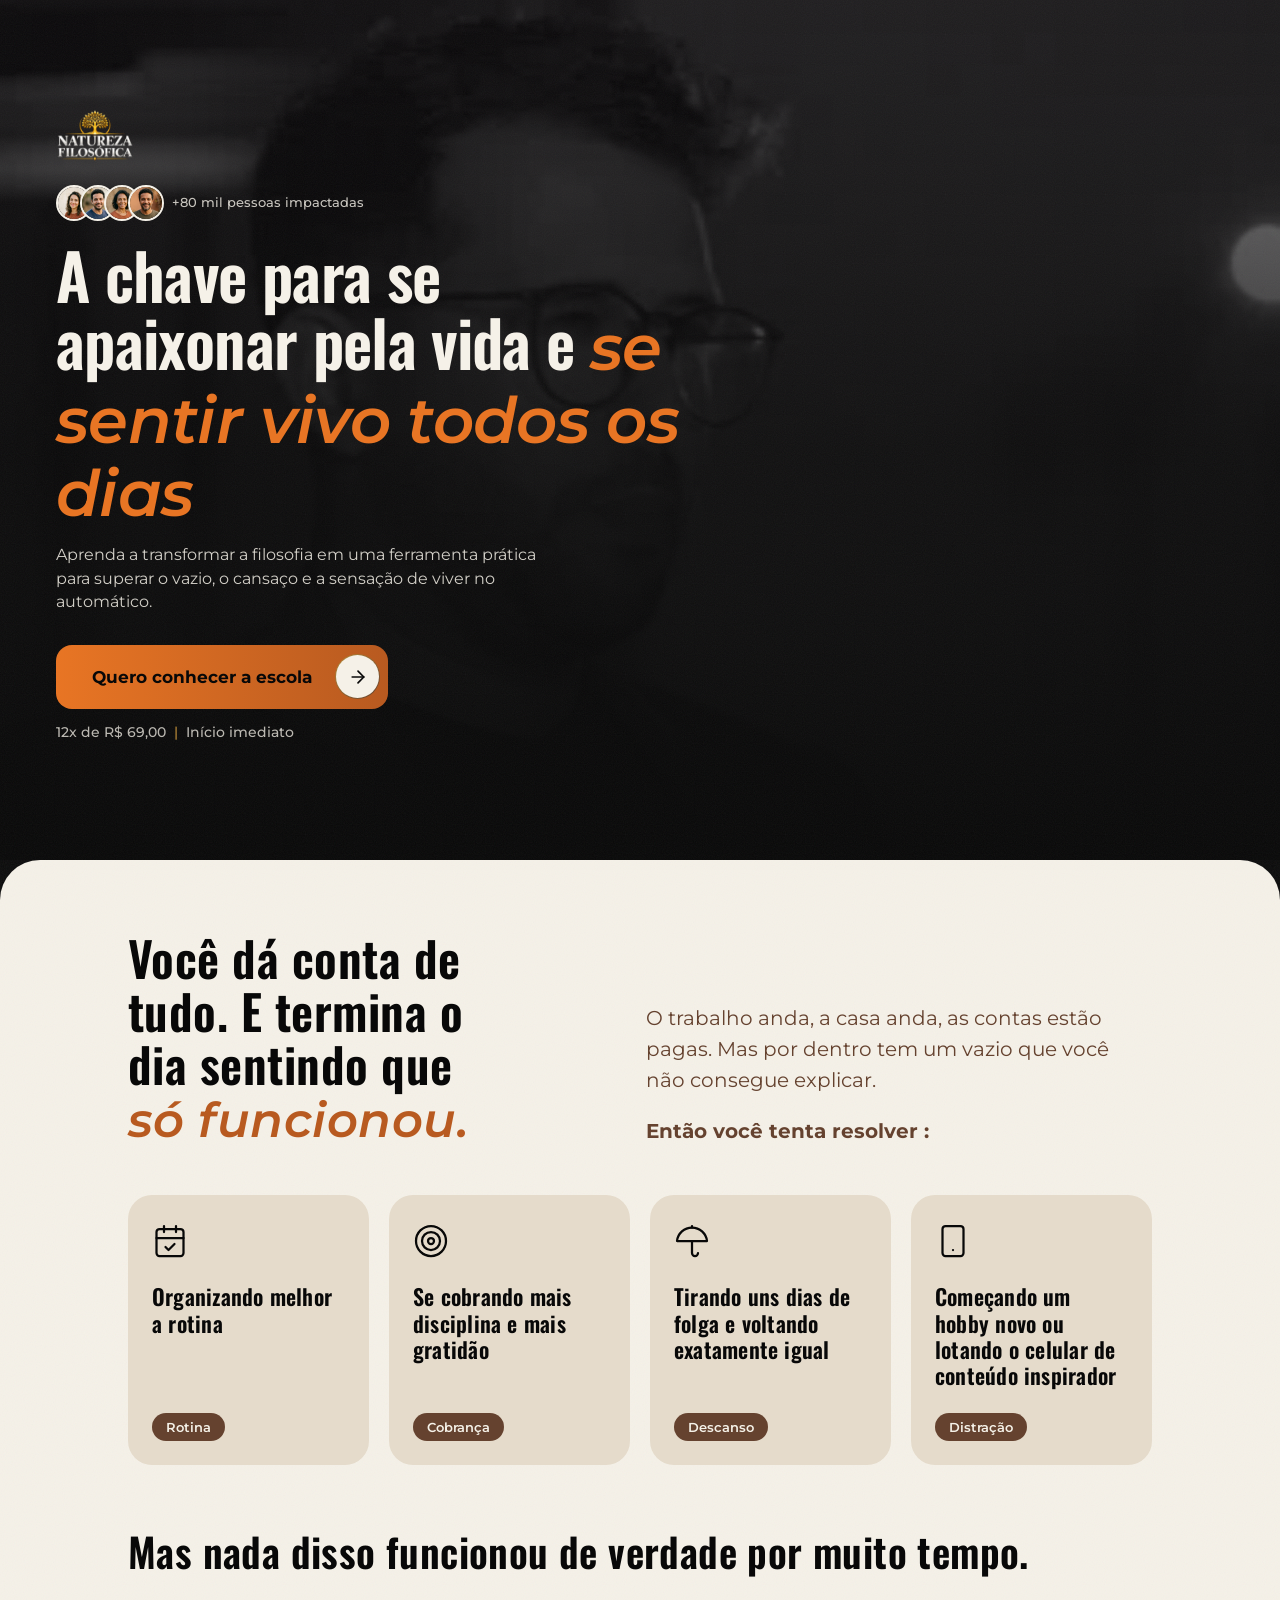
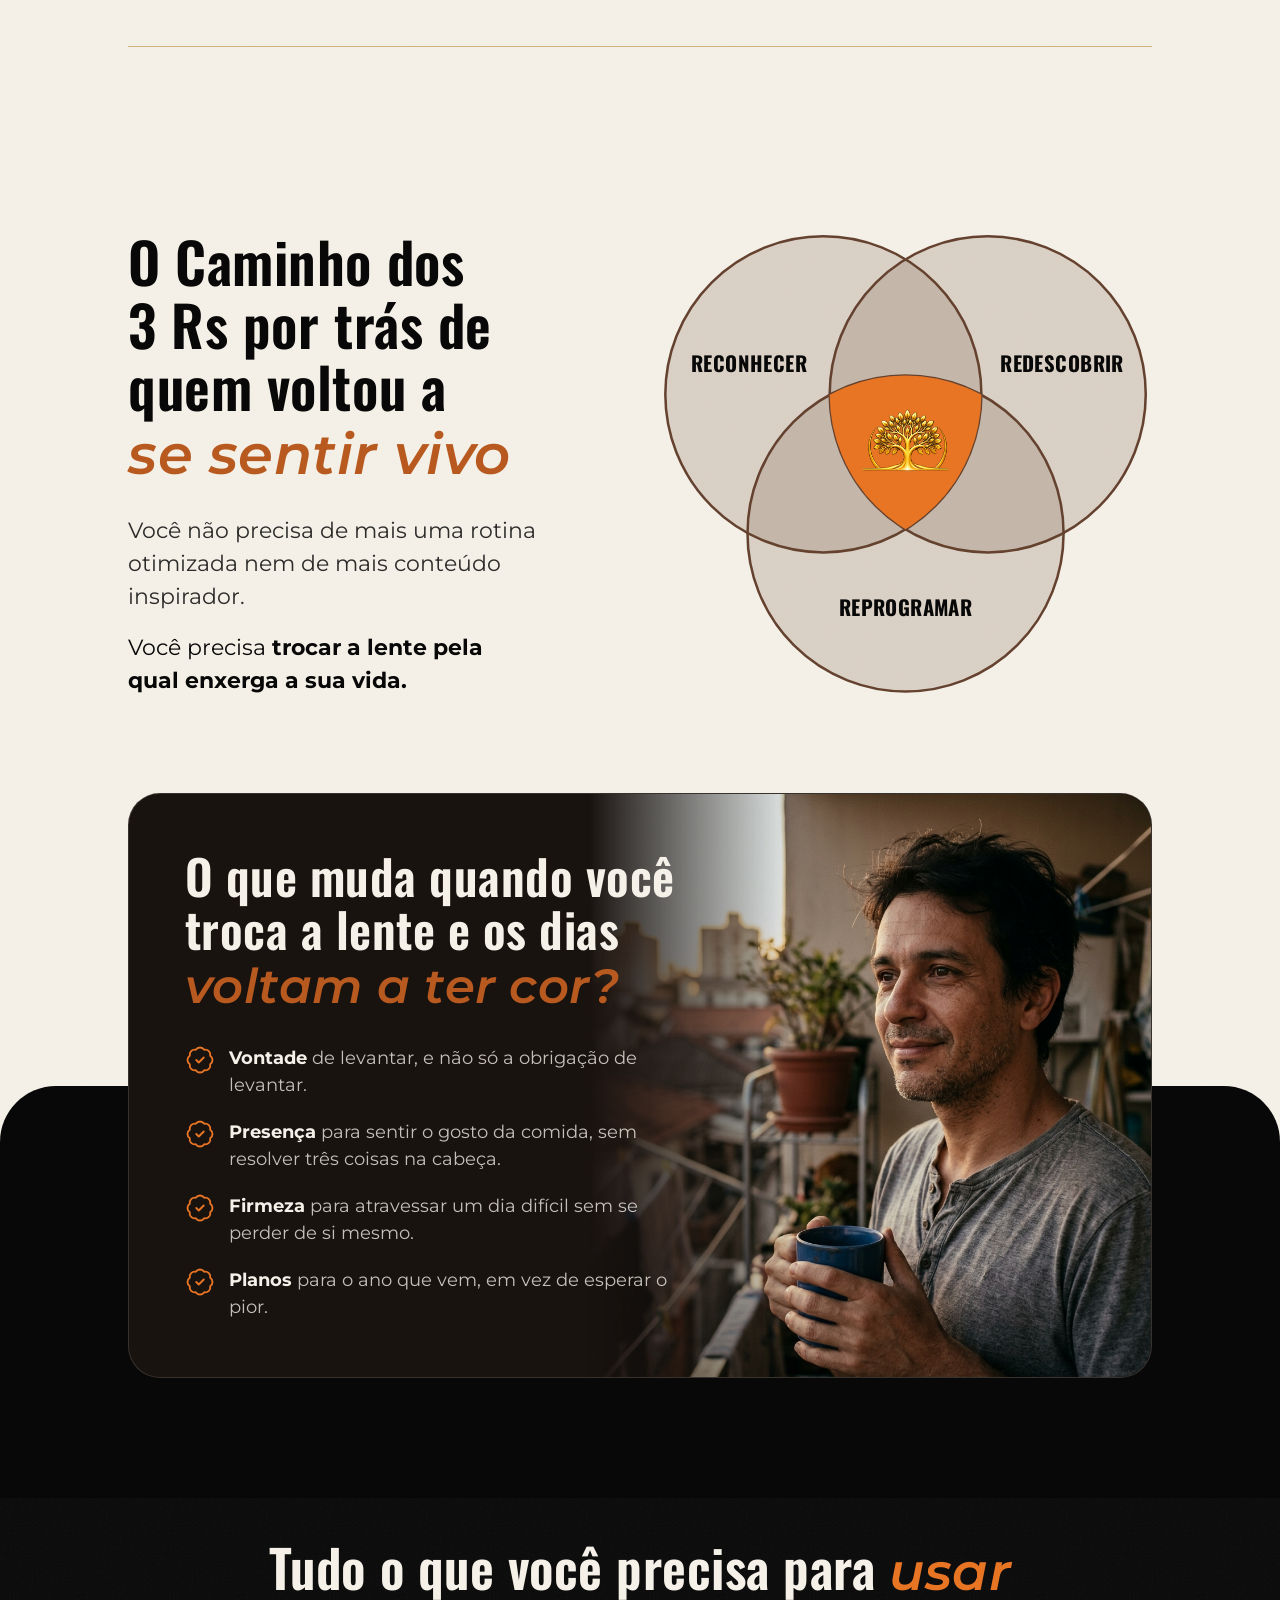
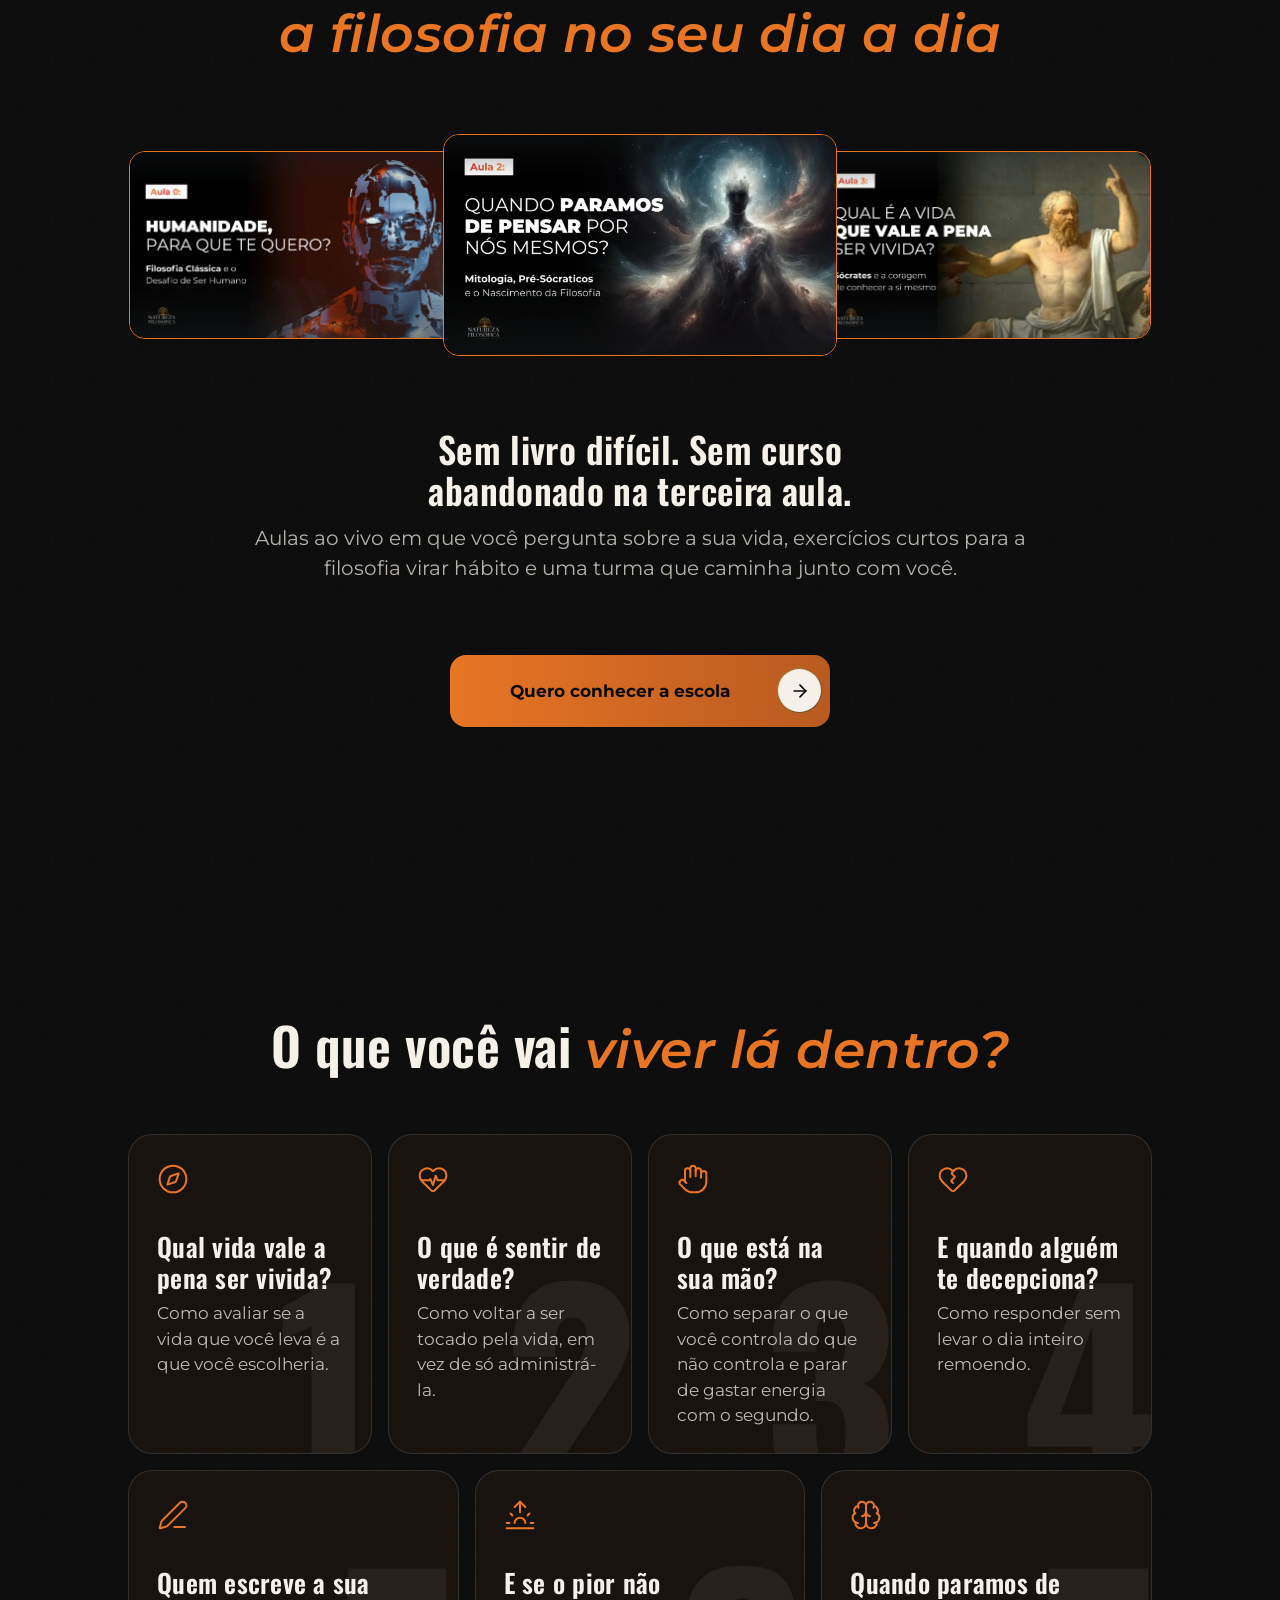
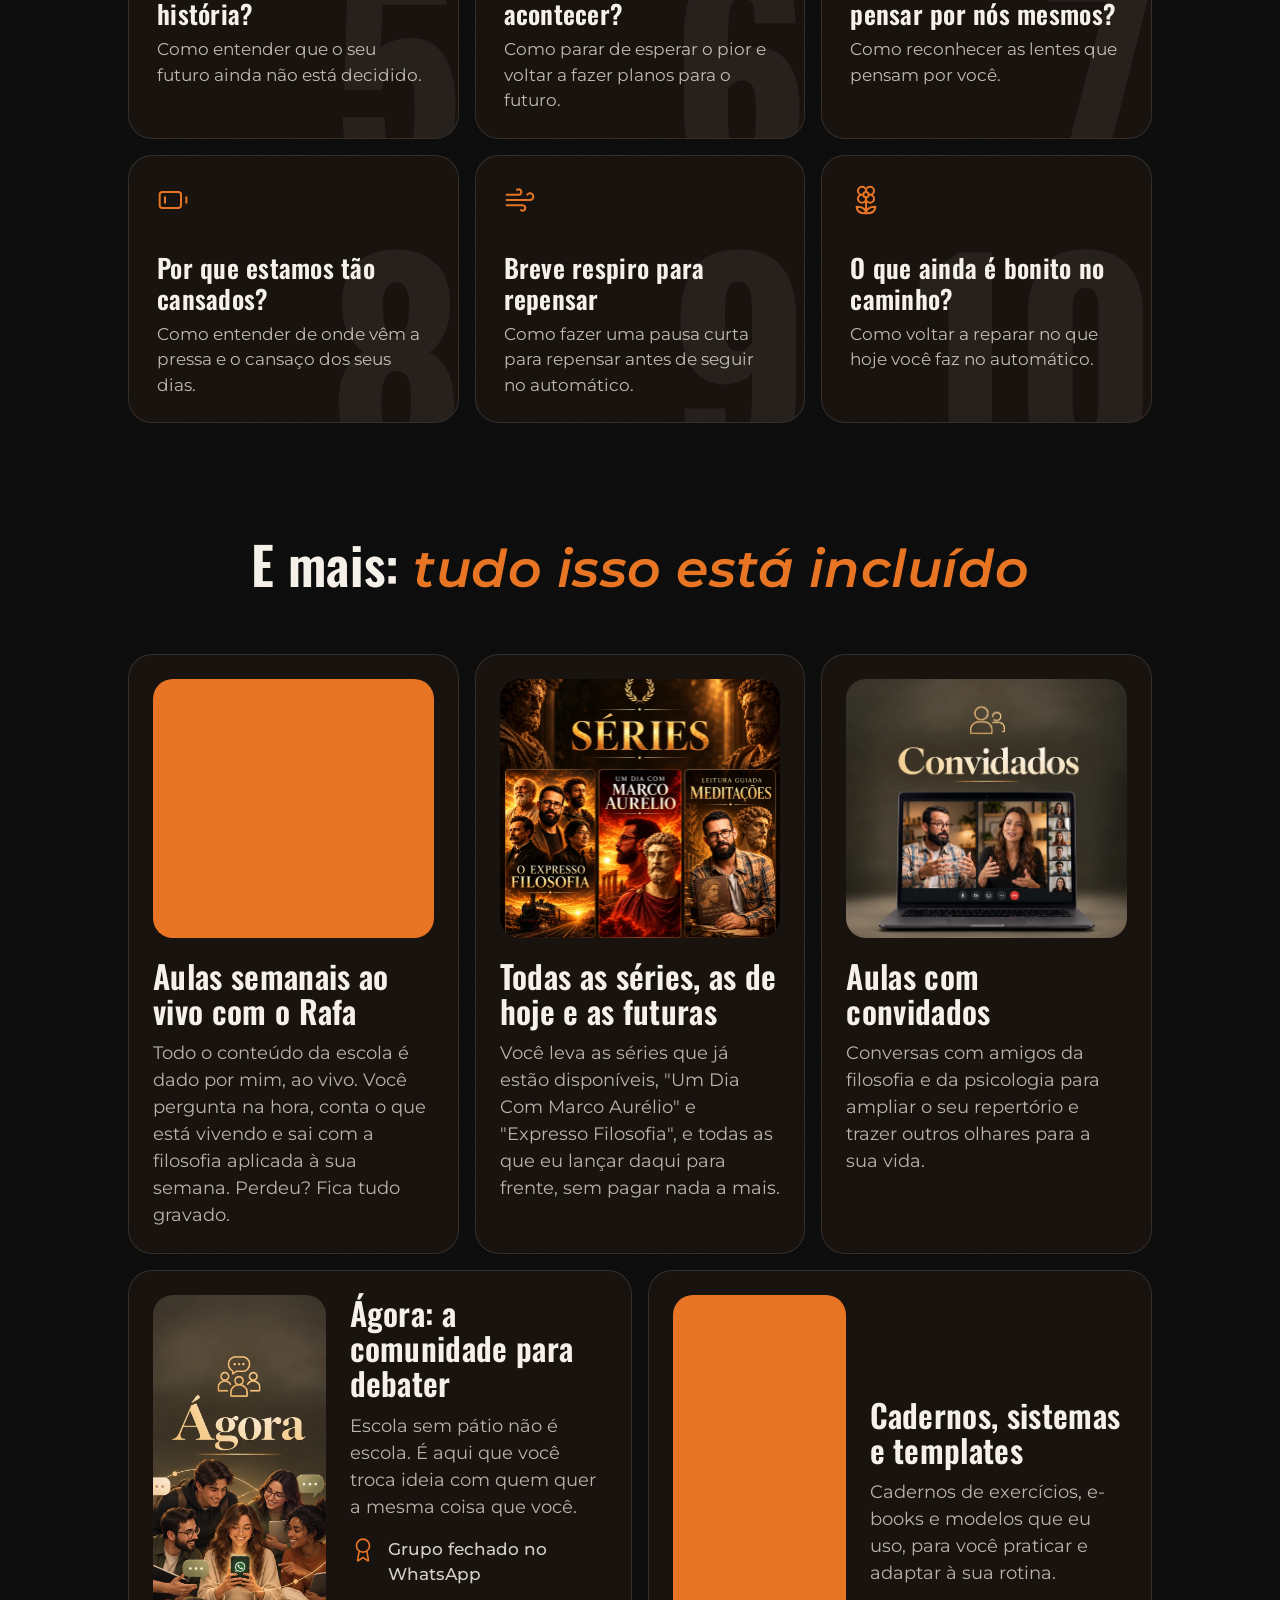
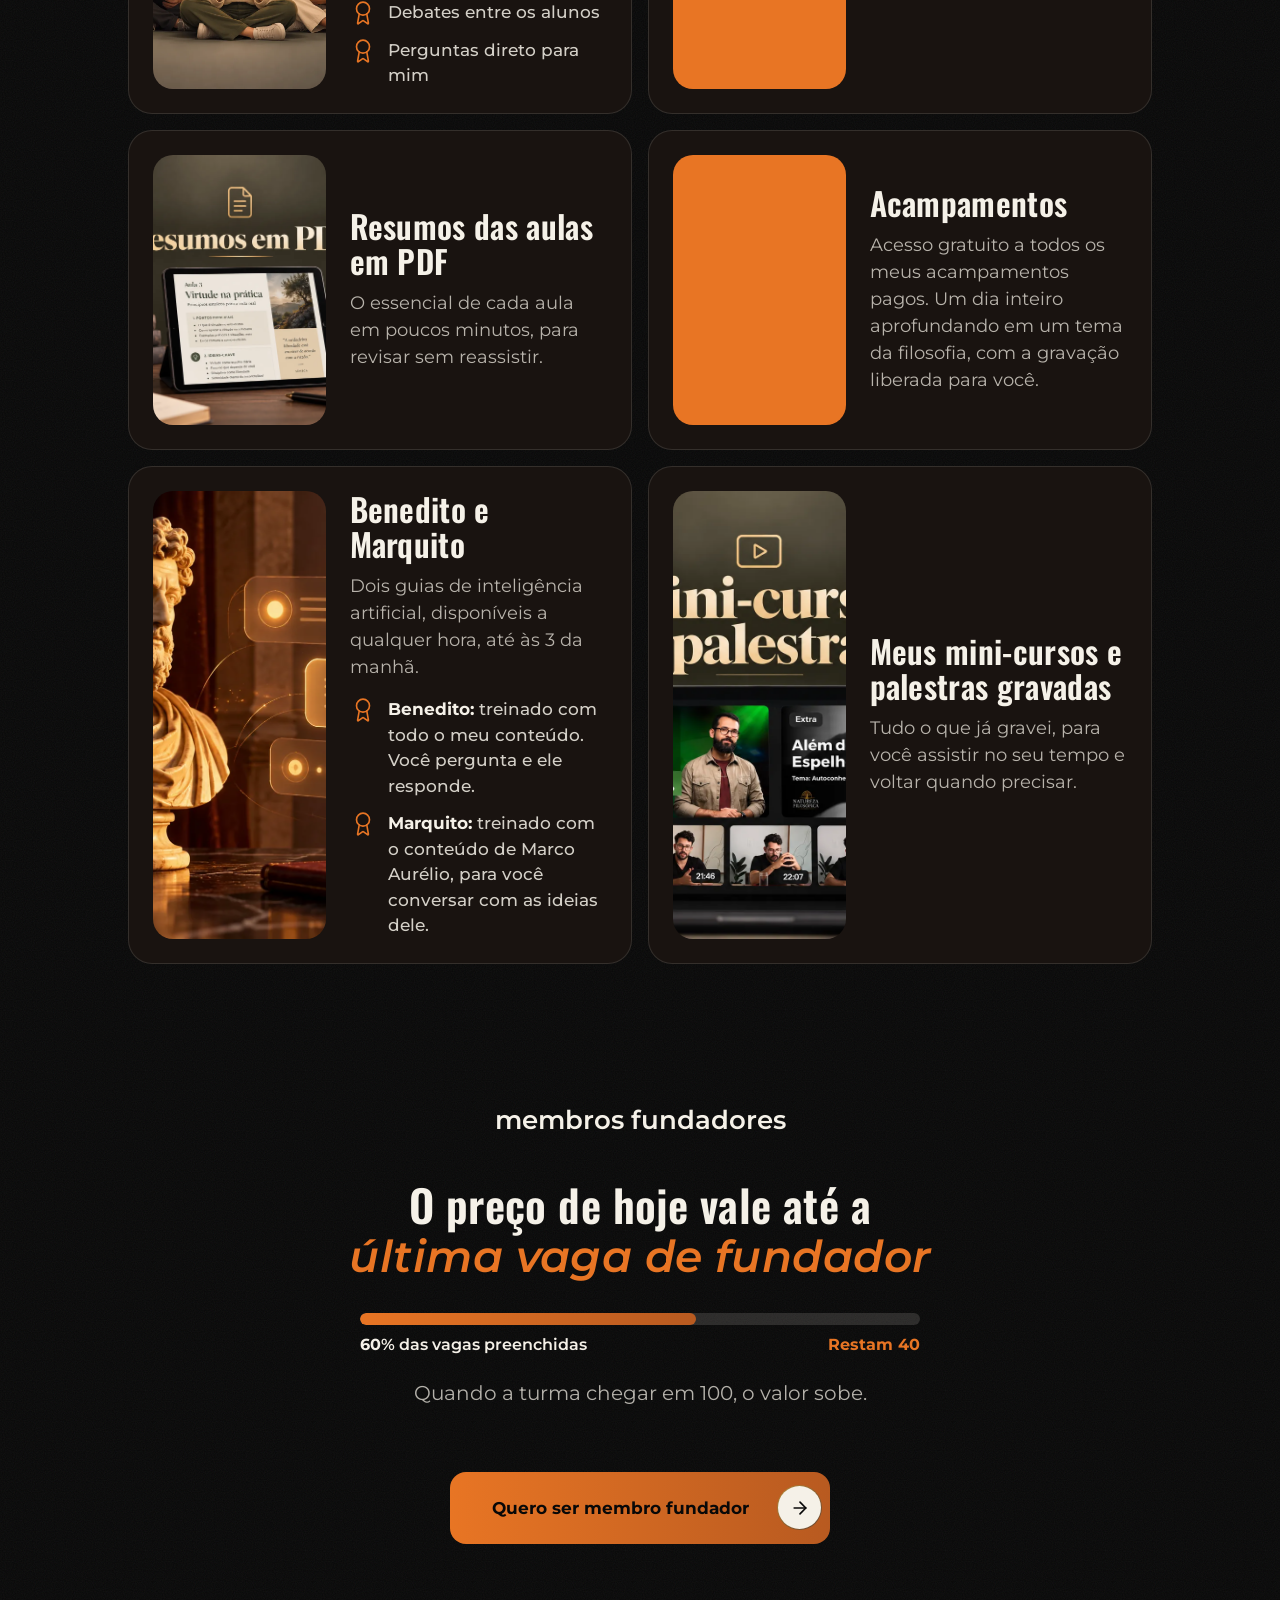
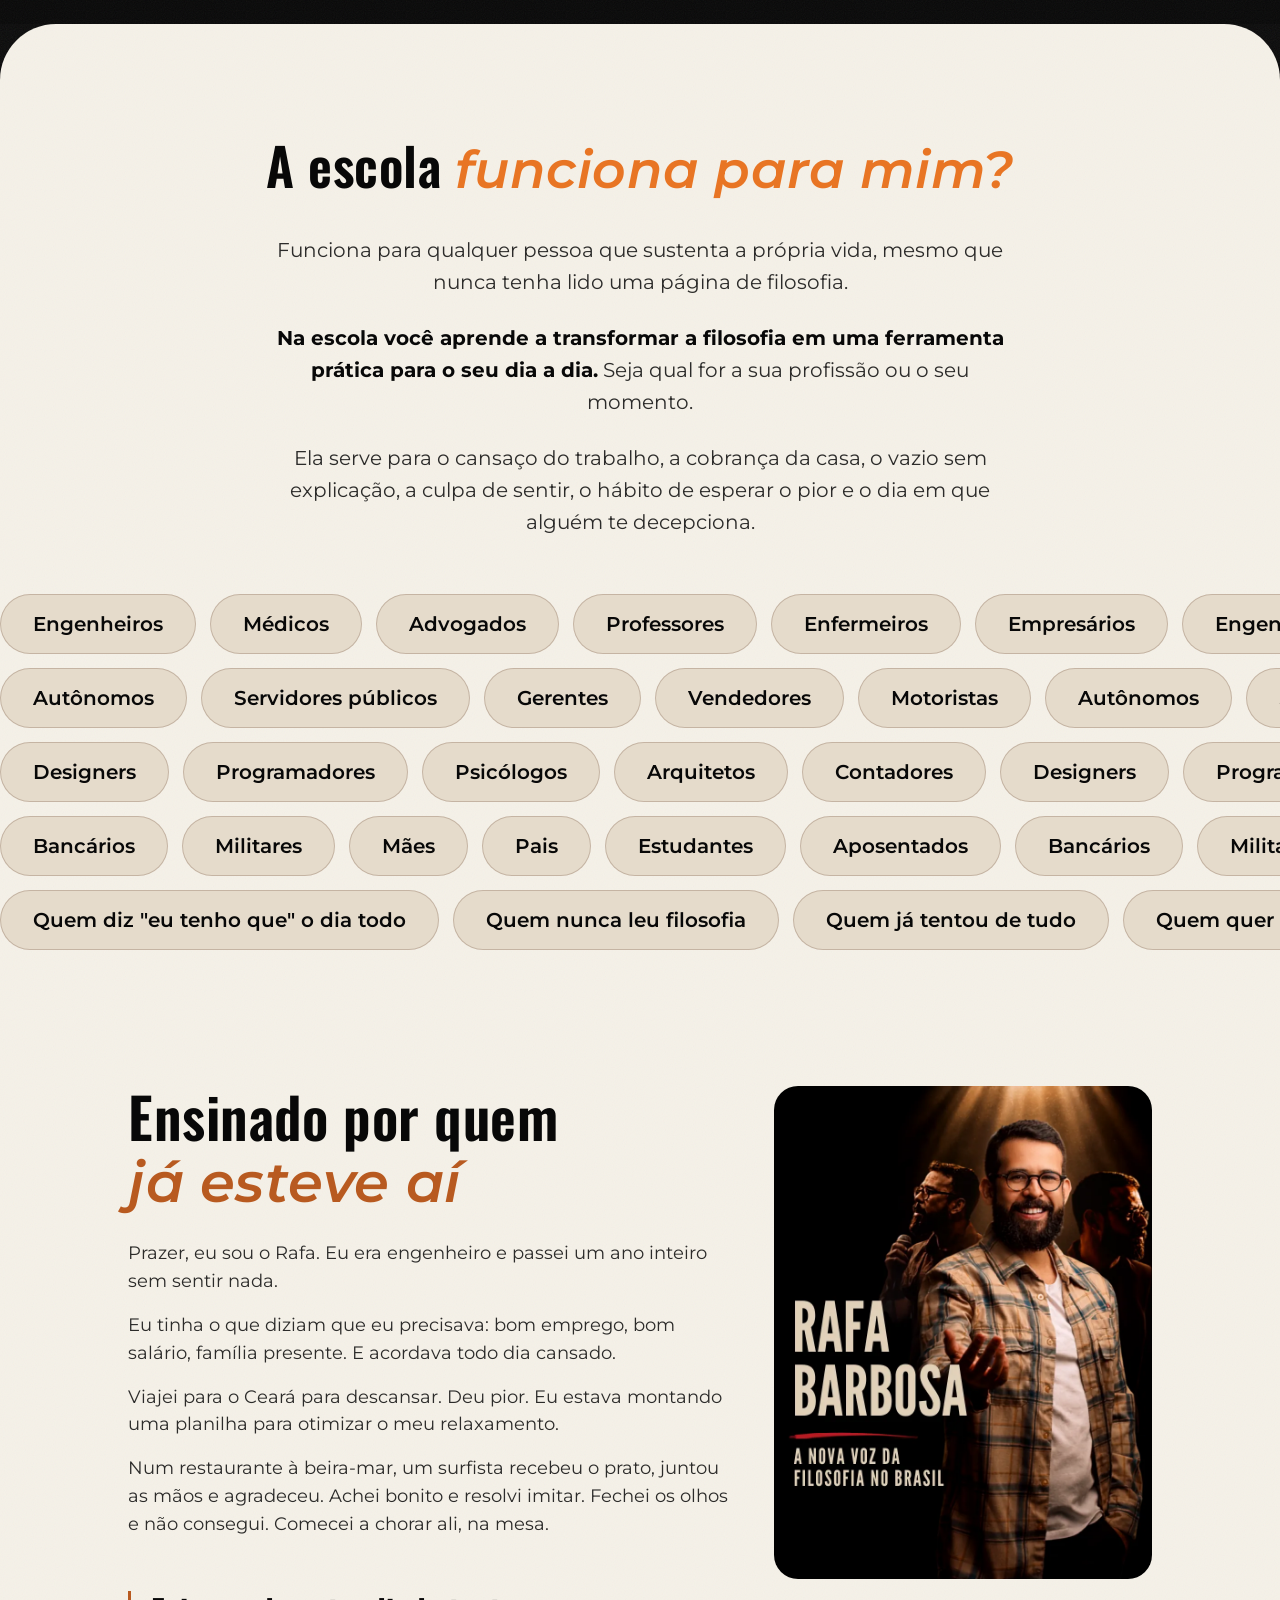
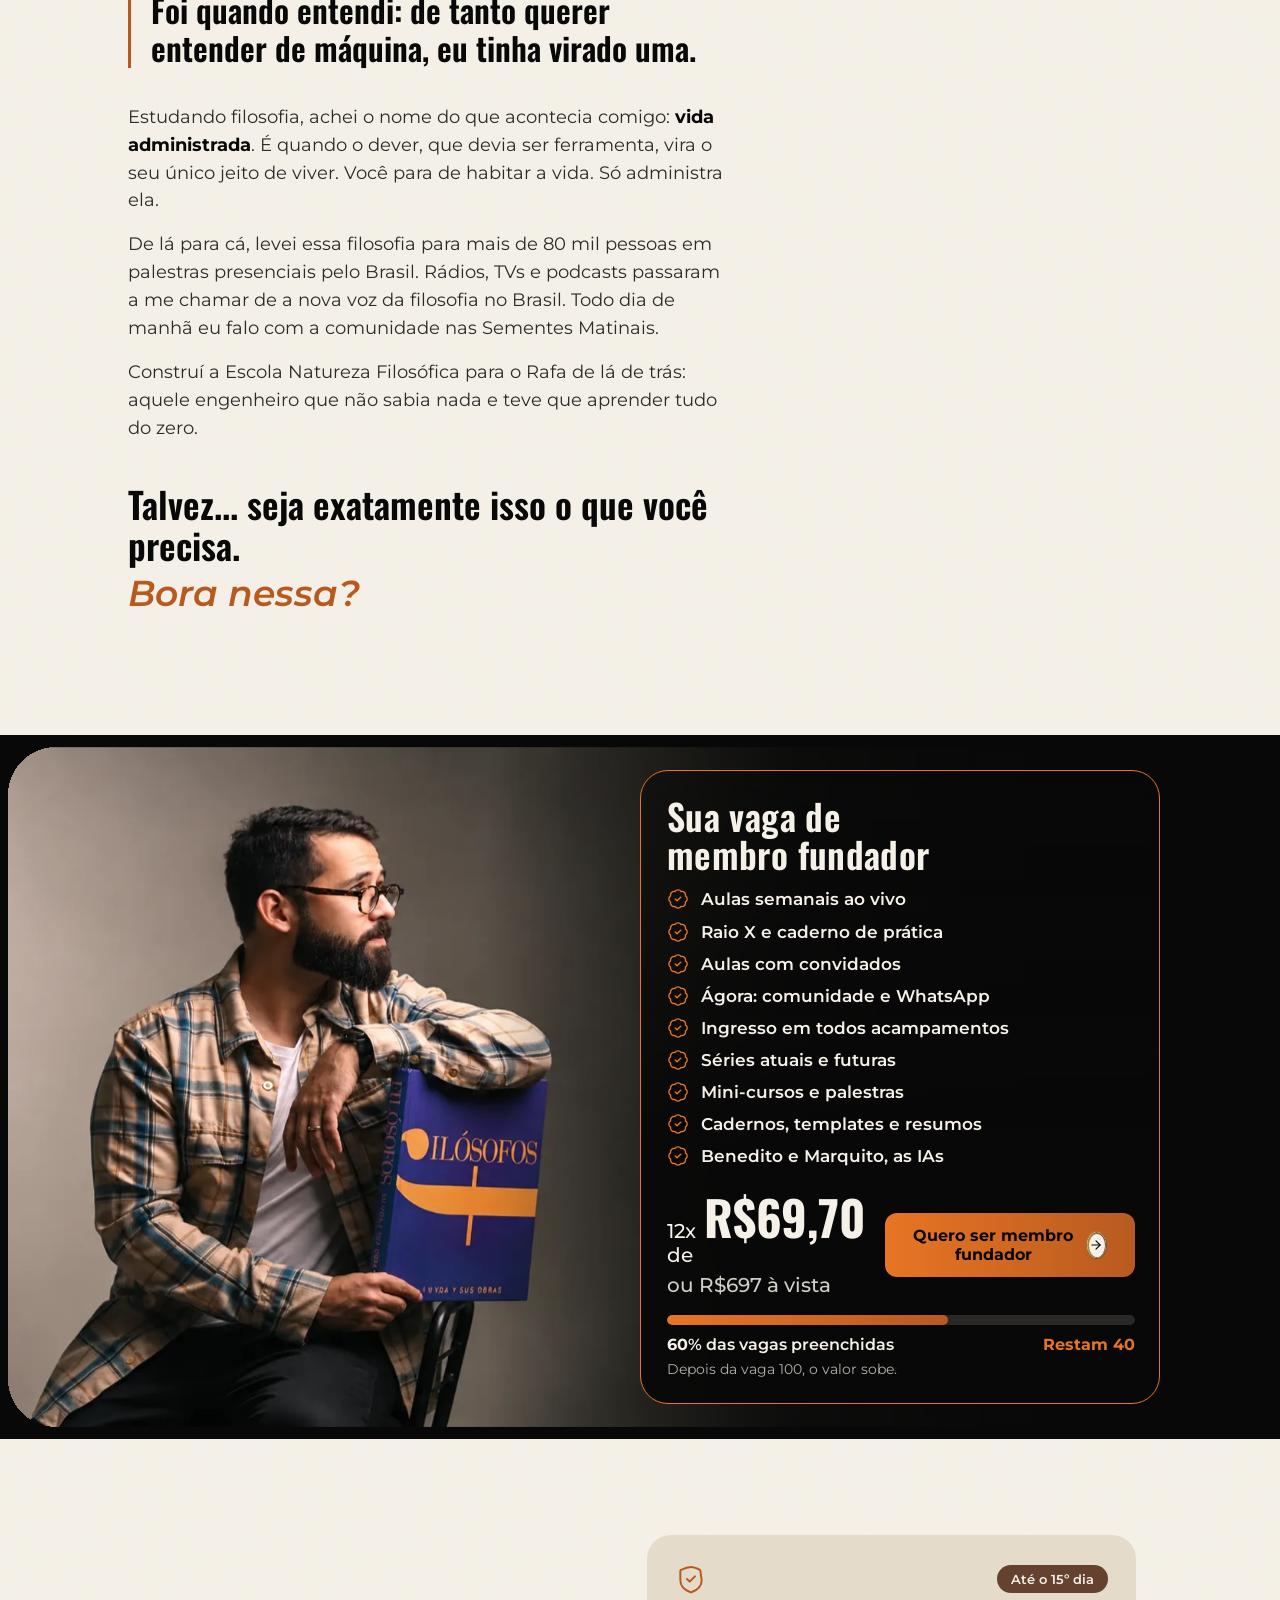
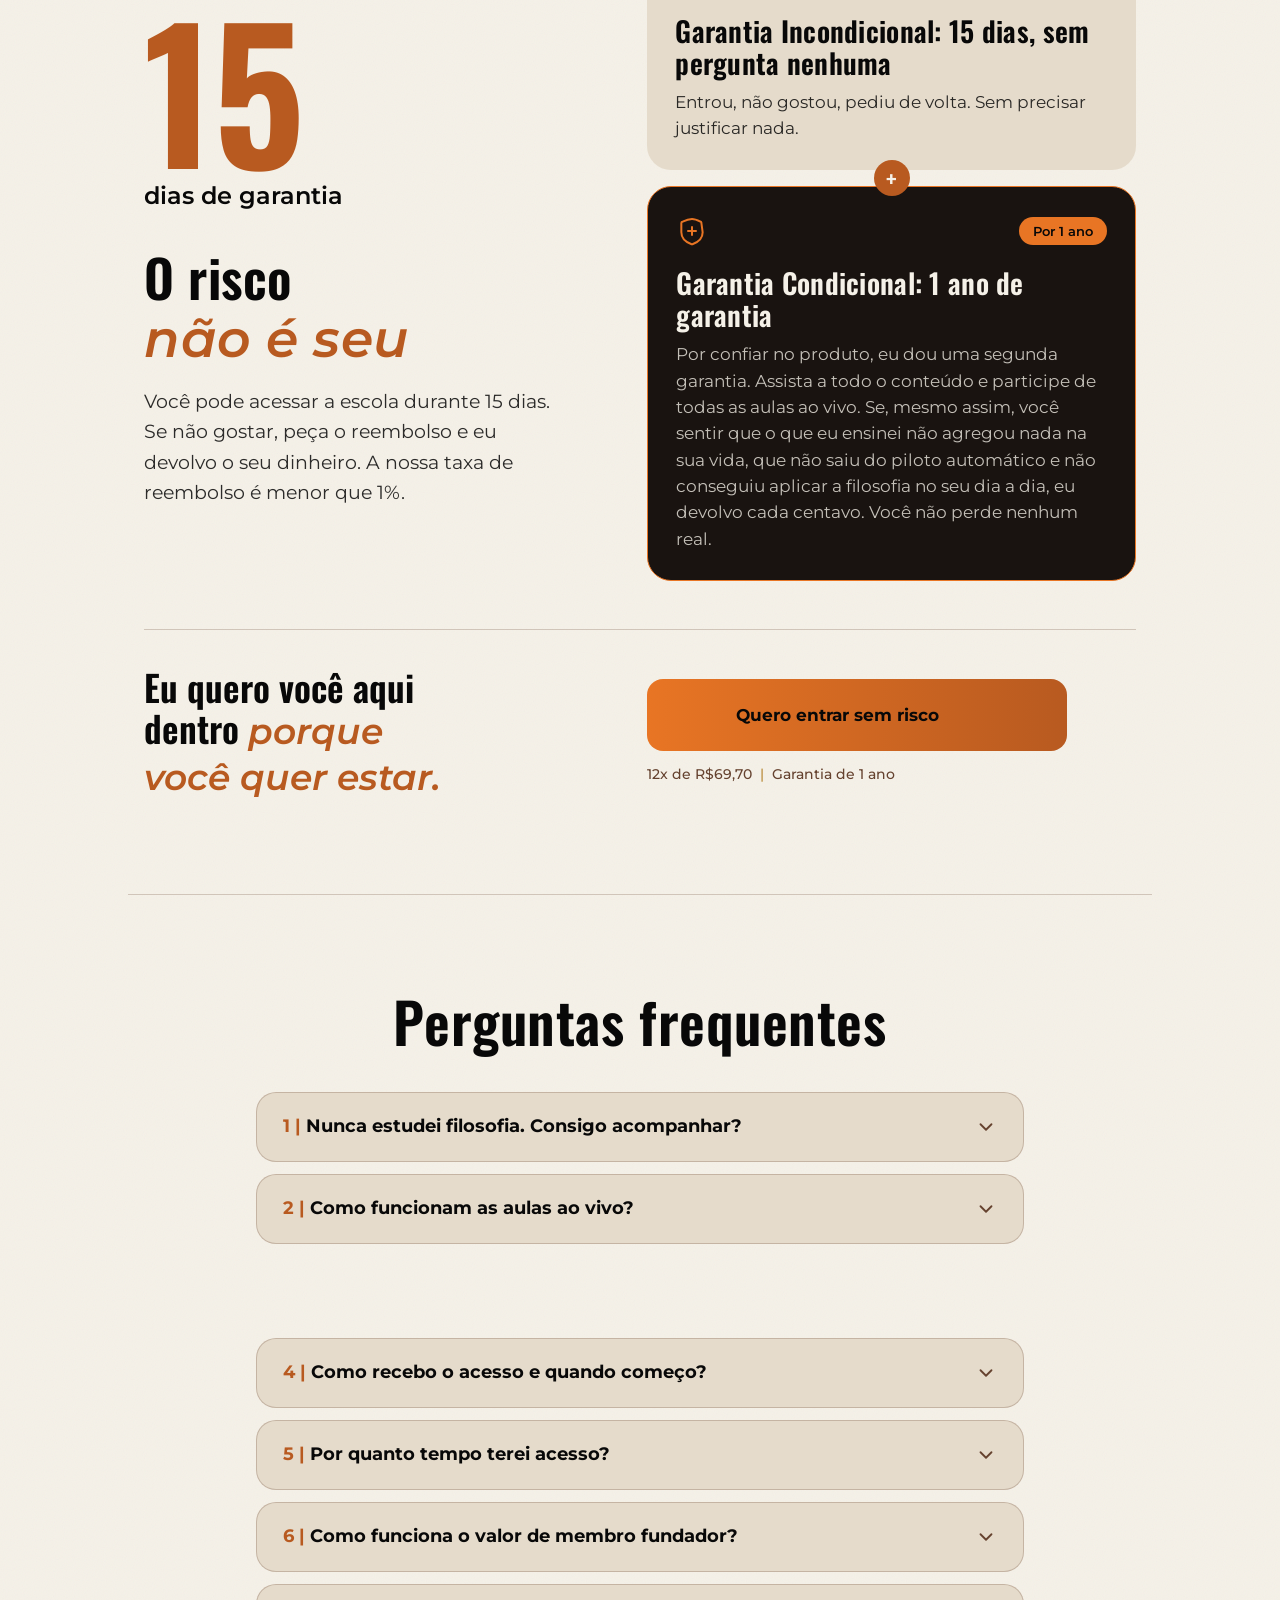
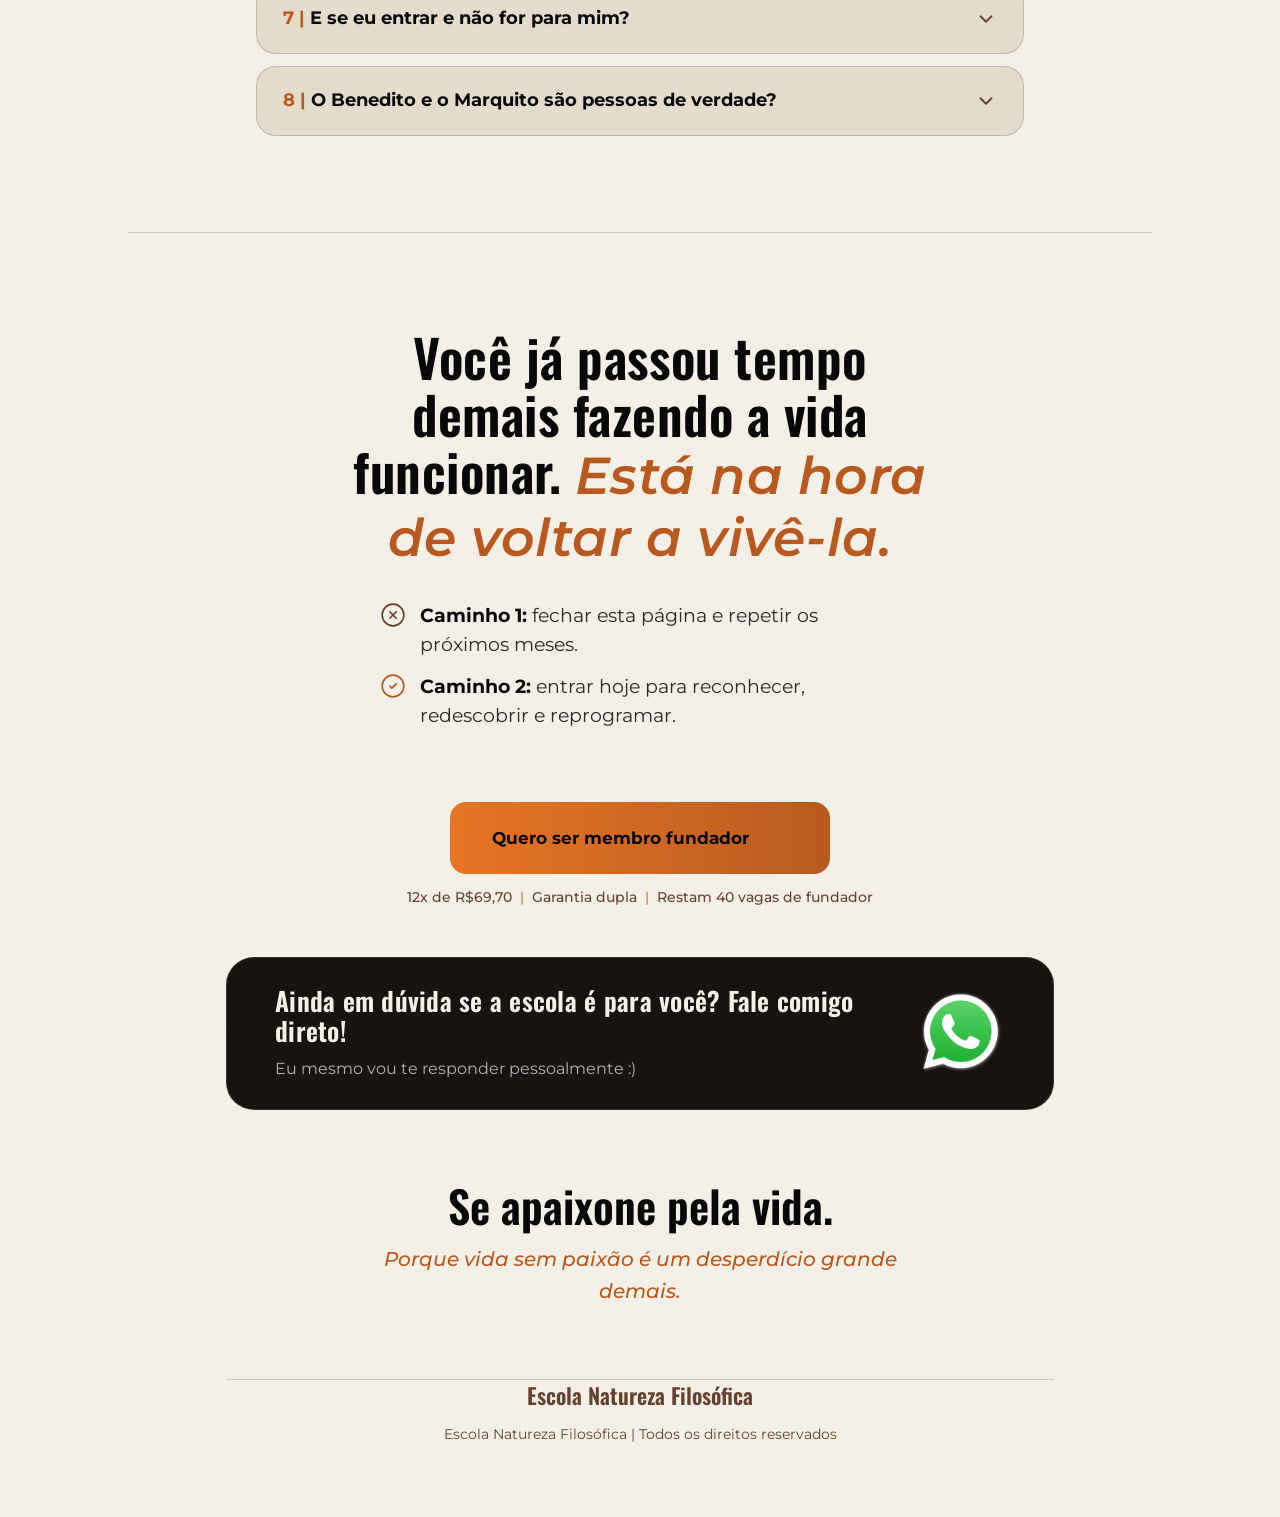
==== commit cad42523: "fix: atualiza checkout com locale/moeda pt-BR/cc=BR e preco de 697 e 12x 69,70" ====
--- a/acampamento/index.html
+++ b/acampamento/index.html
@@ -1129,7 +1129,7 @@
                     <div class="desafio-linha-2 anim-desafio-item" style="--anim-delay: 600ms;">
                         <div class="desafio-col-esq-cta">
                             <!-- 8. Botão Principal -->
-                            <a href="https://checkout.thebank.com.br/7517299358646747136"
+                            <a href="https://checkout.thebank.com.br/pt-BR/7517299358646747136?cc=BR"
                                 class="btn-principal desafio-btn var-link-checkout" aria-label="Quero entrar hoje">
                                 <span>Quero entrar hoje</span>
                                 <span class="btn-icon">
@@ -1300,7 +1300,7 @@
                                 sobe.</p>
                         </div>
 
-                        <a href="https://checkout.thebank.com.br/7517299358646747136"
+                        <a href="https://checkout.thebank.com.br/pt-BR/7517299358646747136?cc=BR"
                             class="btn-principal btn-oferta var-link-checkout anim-oferta" style="--anim-delay: 13.2;">
                             Quero ser membro fundador
                             <span class="btn-icon">
@@ -1393,7 +1393,7 @@
                     </p>
                 </div>
                 <div class="garantia-botao-col anim-garantia" style="--anim-delay: 1;">
-                    <a href="https://checkout.thebank.com.br/7517299358646747136"
+                    <a href="https://checkout.thebank.com.br/pt-BR/7517299358646747136?cc=BR"
                         class="btn-principal btn-garantia var-link-checkout">
                         Quero entrar sem risco
                     </a>
@@ -1619,7 +1619,7 @@
 
             <!-- Botão de compra e microtexto -->
             <div class="final-cta anim-final" style="--anim-delay: 5.71;">
-                <a href="https://checkout.thebank.com.br/7517299358646747136" class="btn-principal var-link-checkout">
+                <a href="https://checkout.thebank.com.br/pt-BR/7517299358646747136?cc=BR" class="btn-principal var-link-checkout">
                     Quero ser membro fundador
                 </a>
             </div>
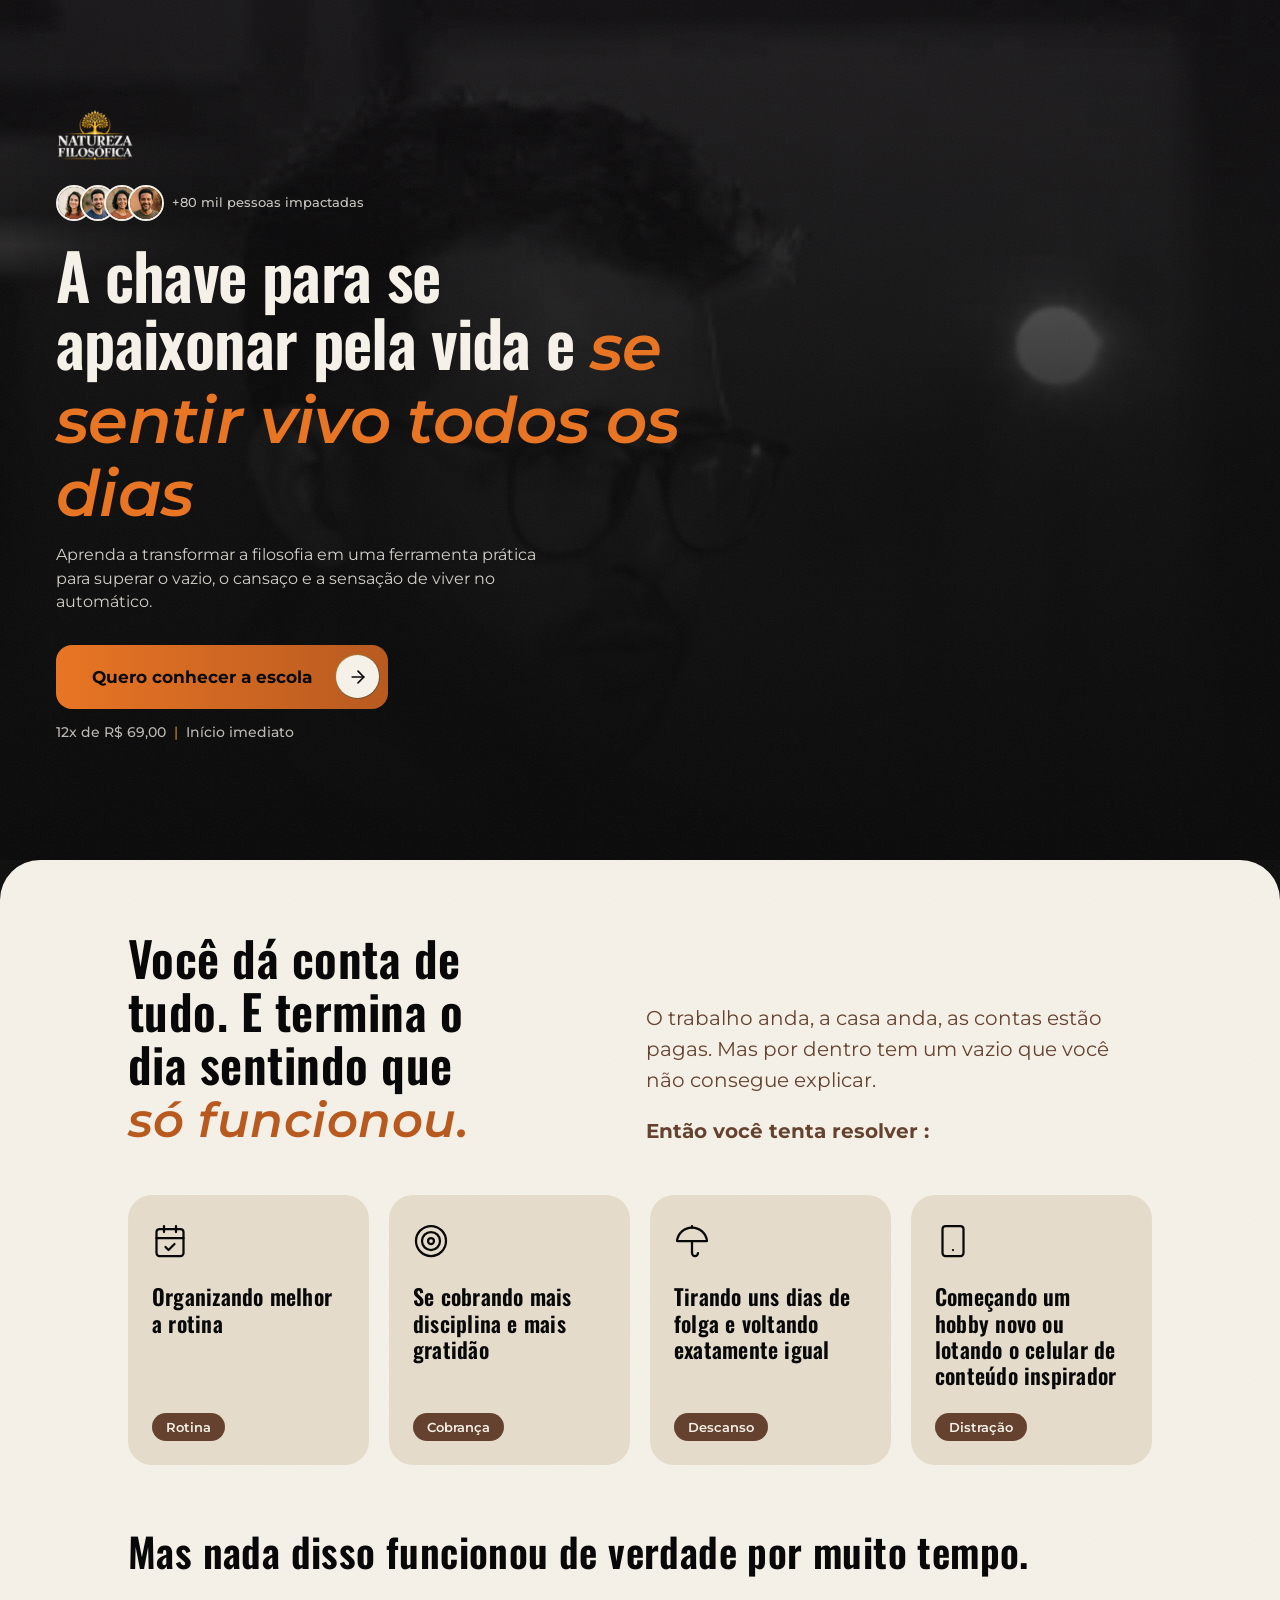
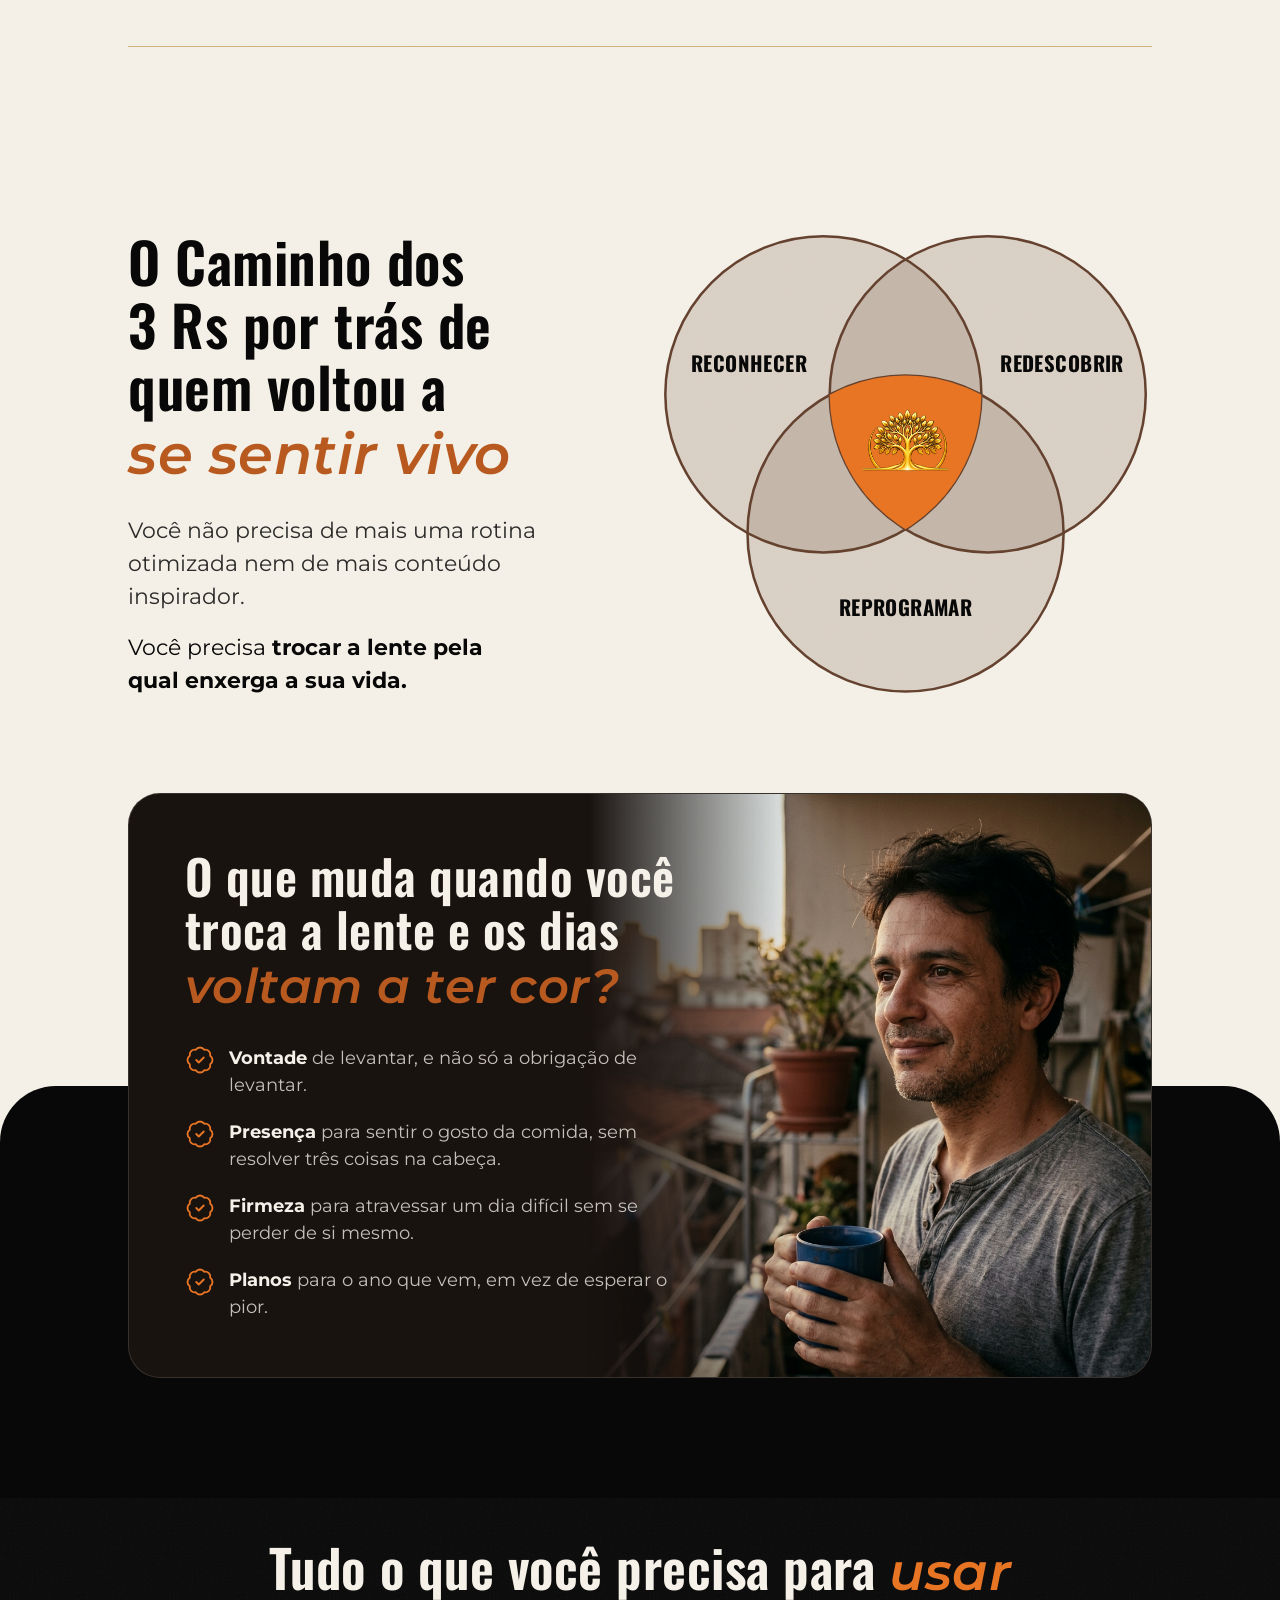
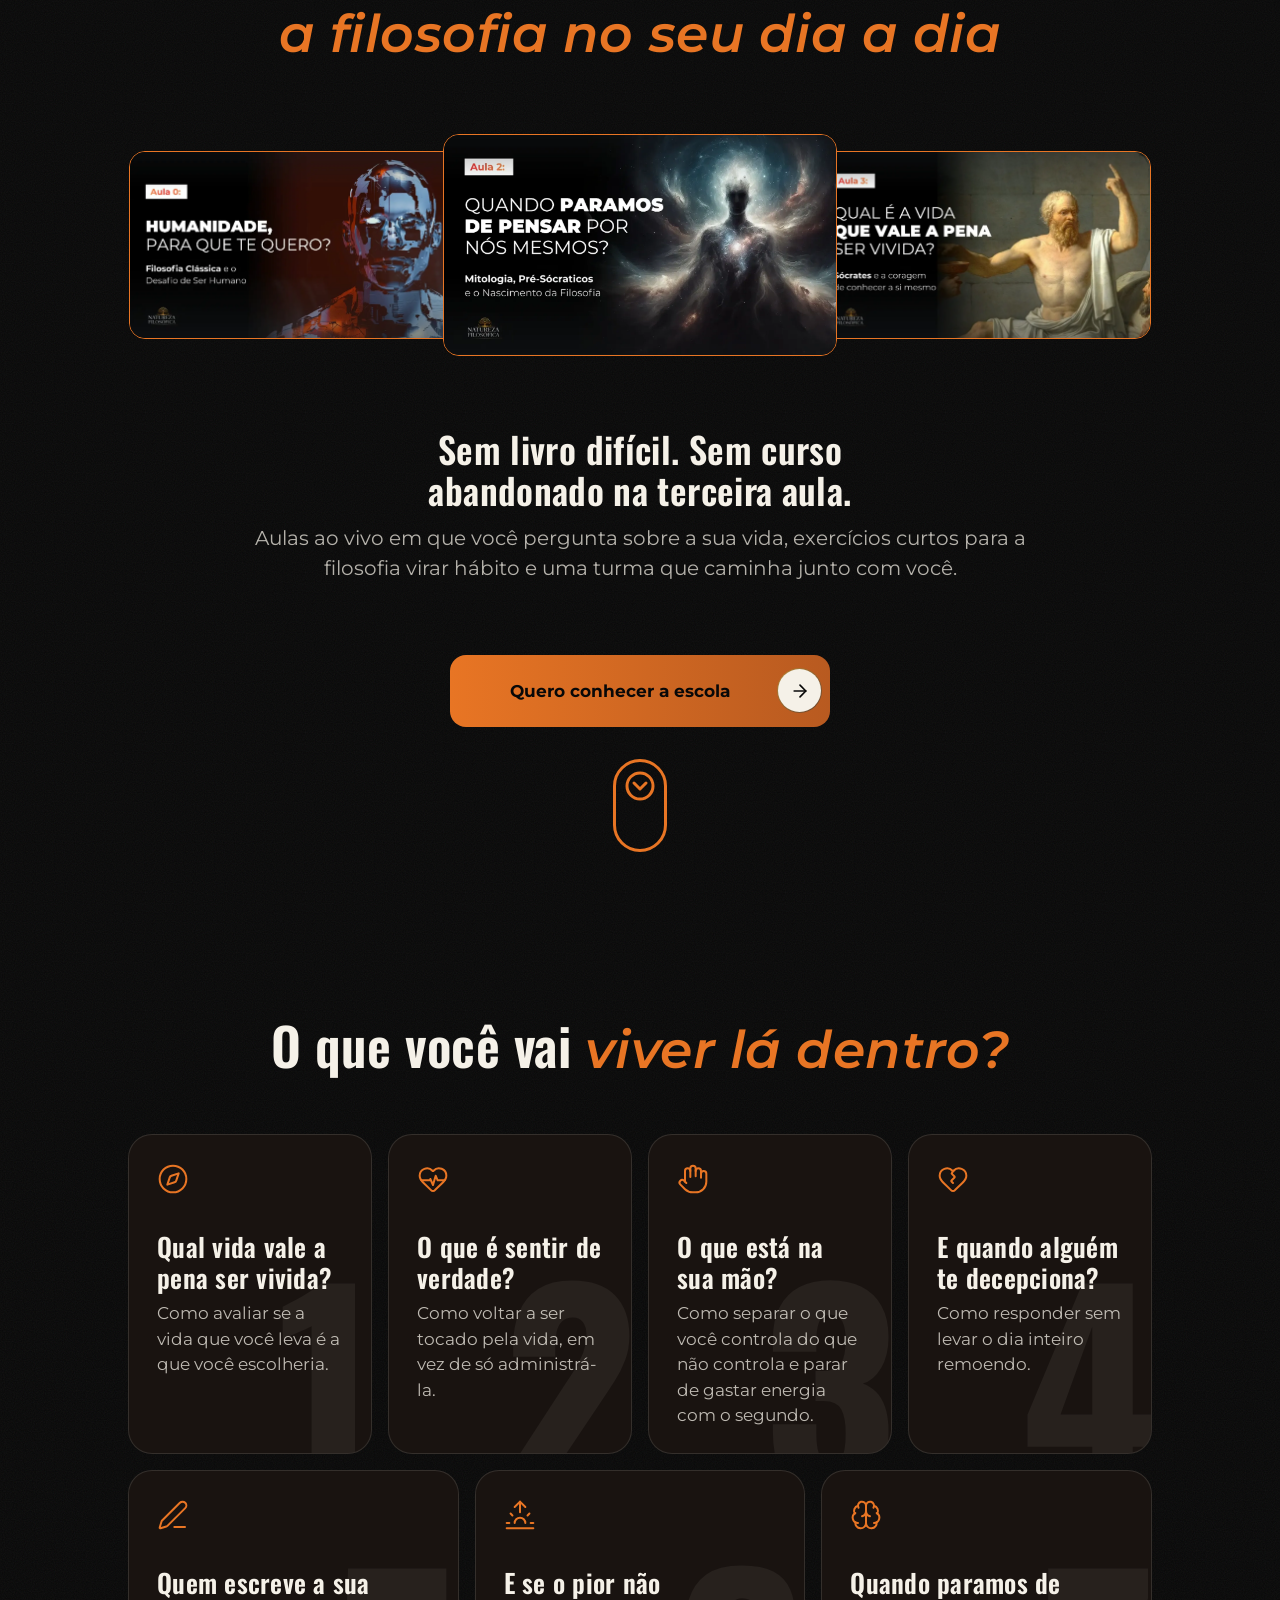
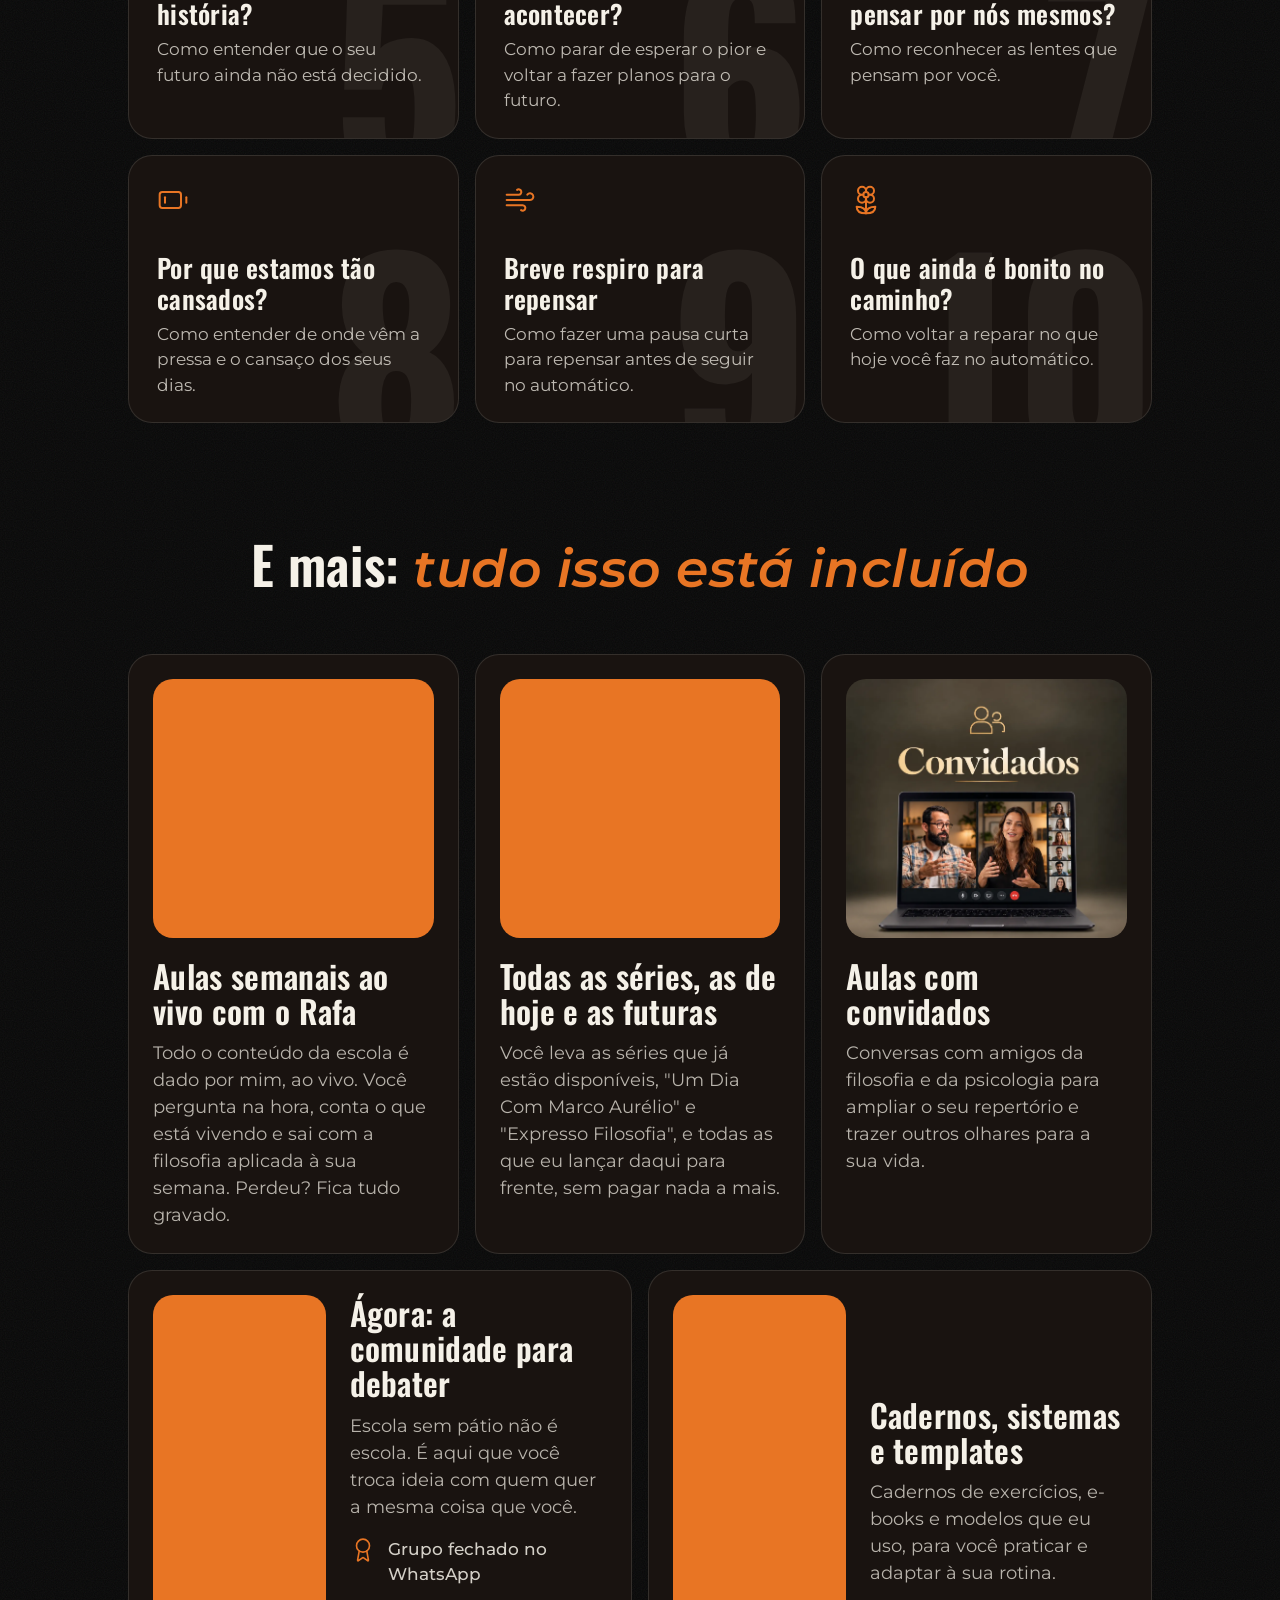
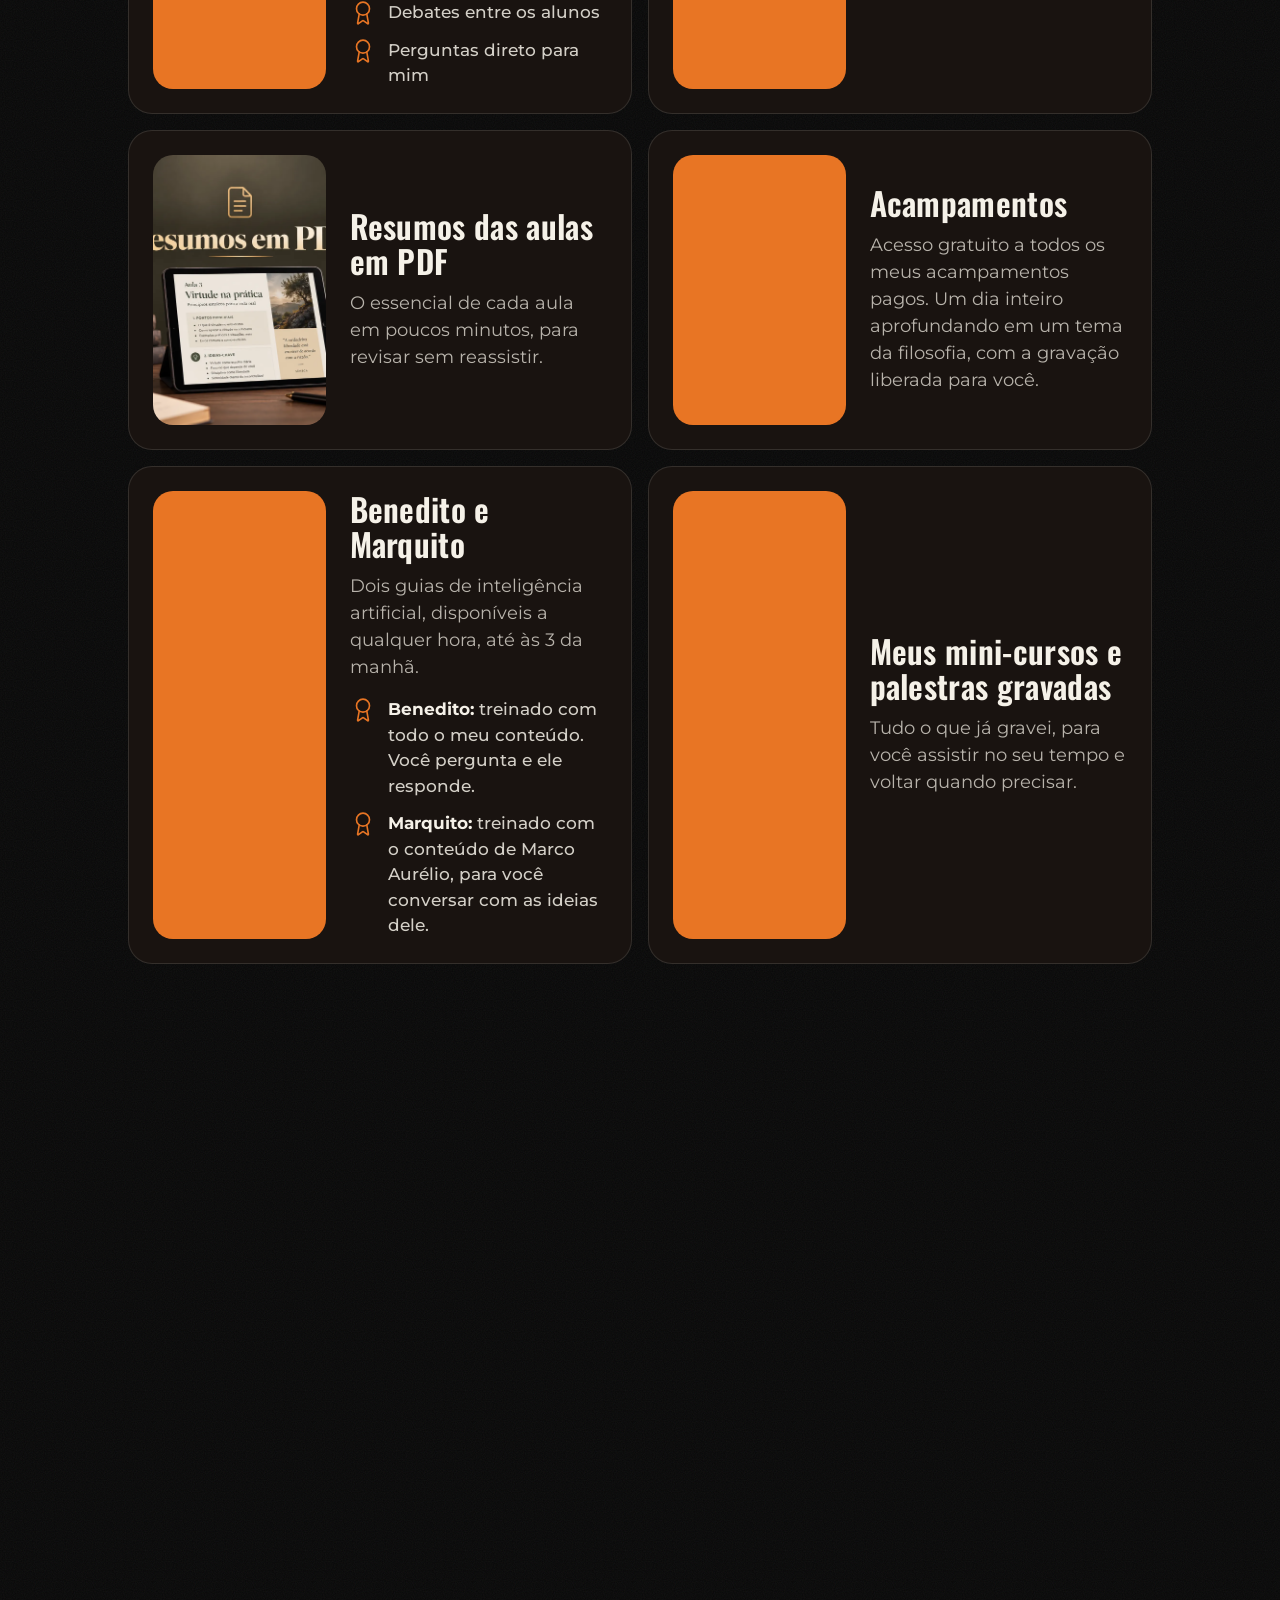
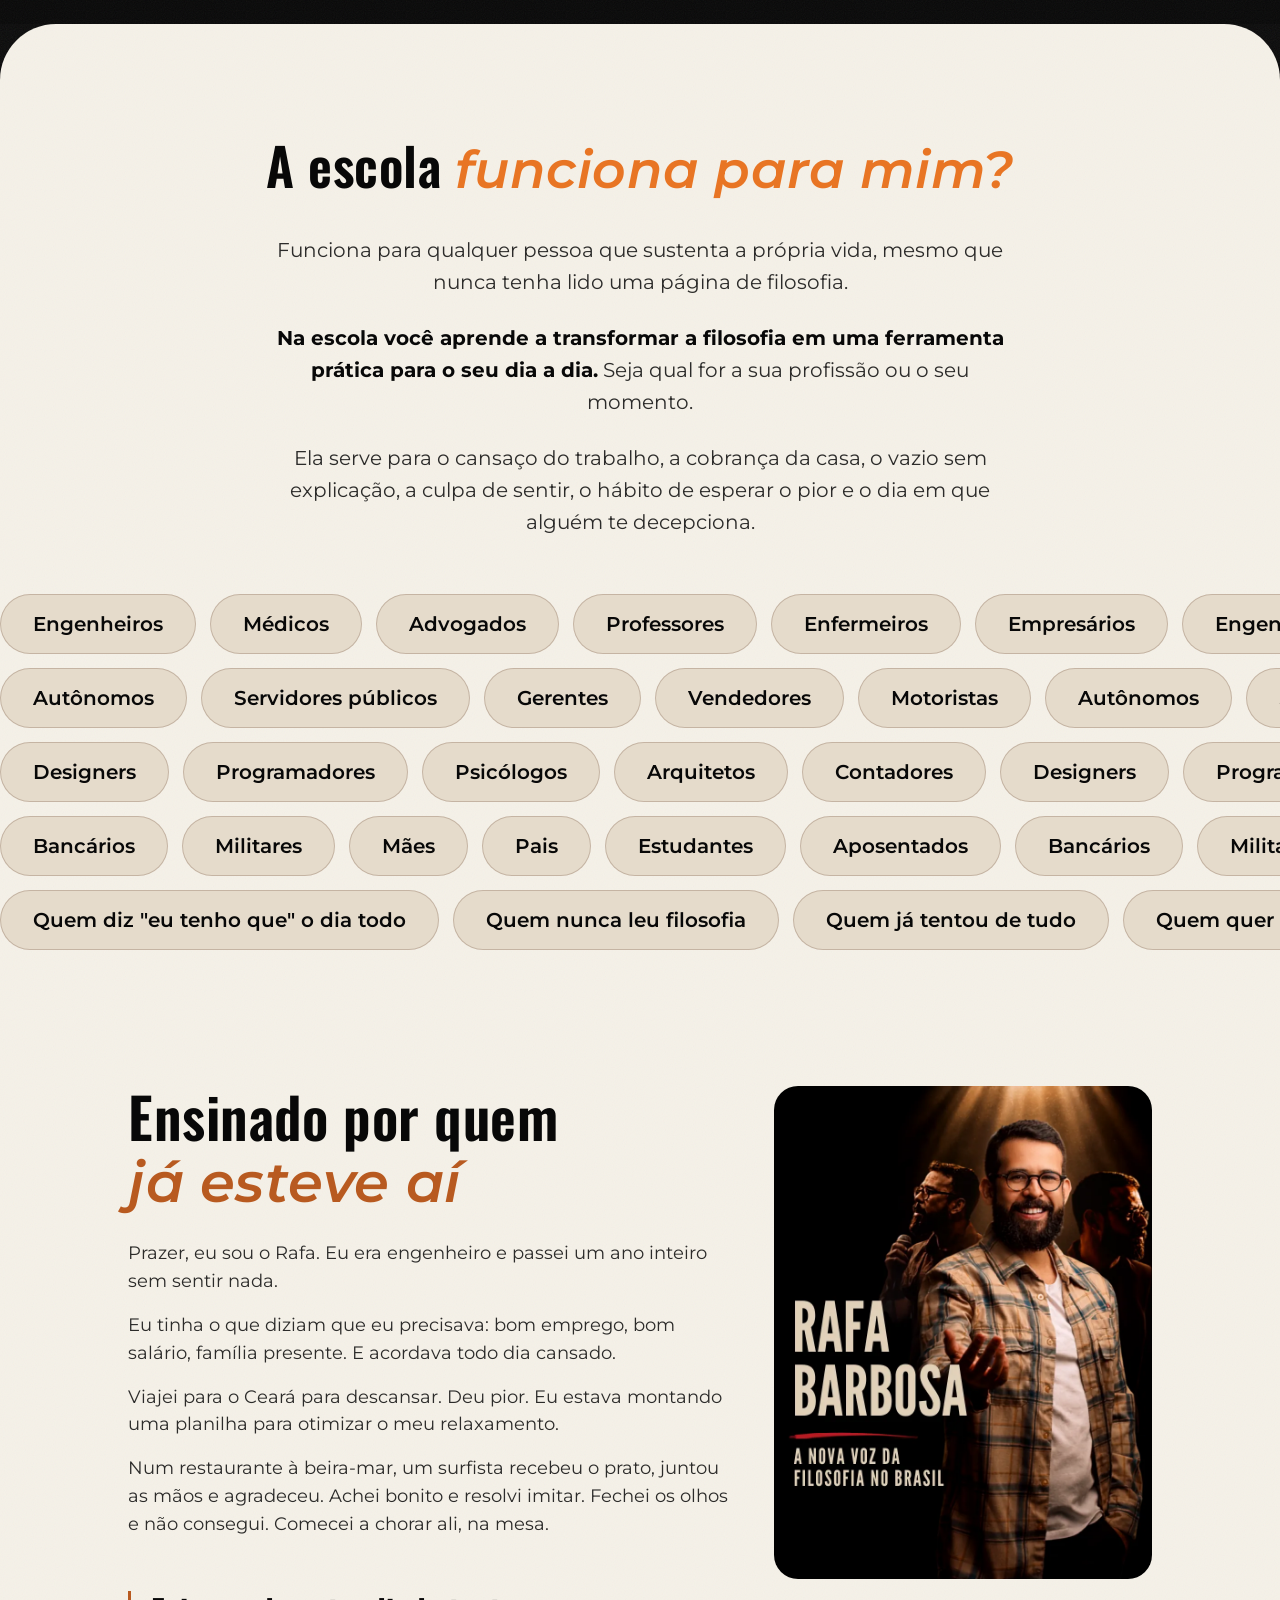
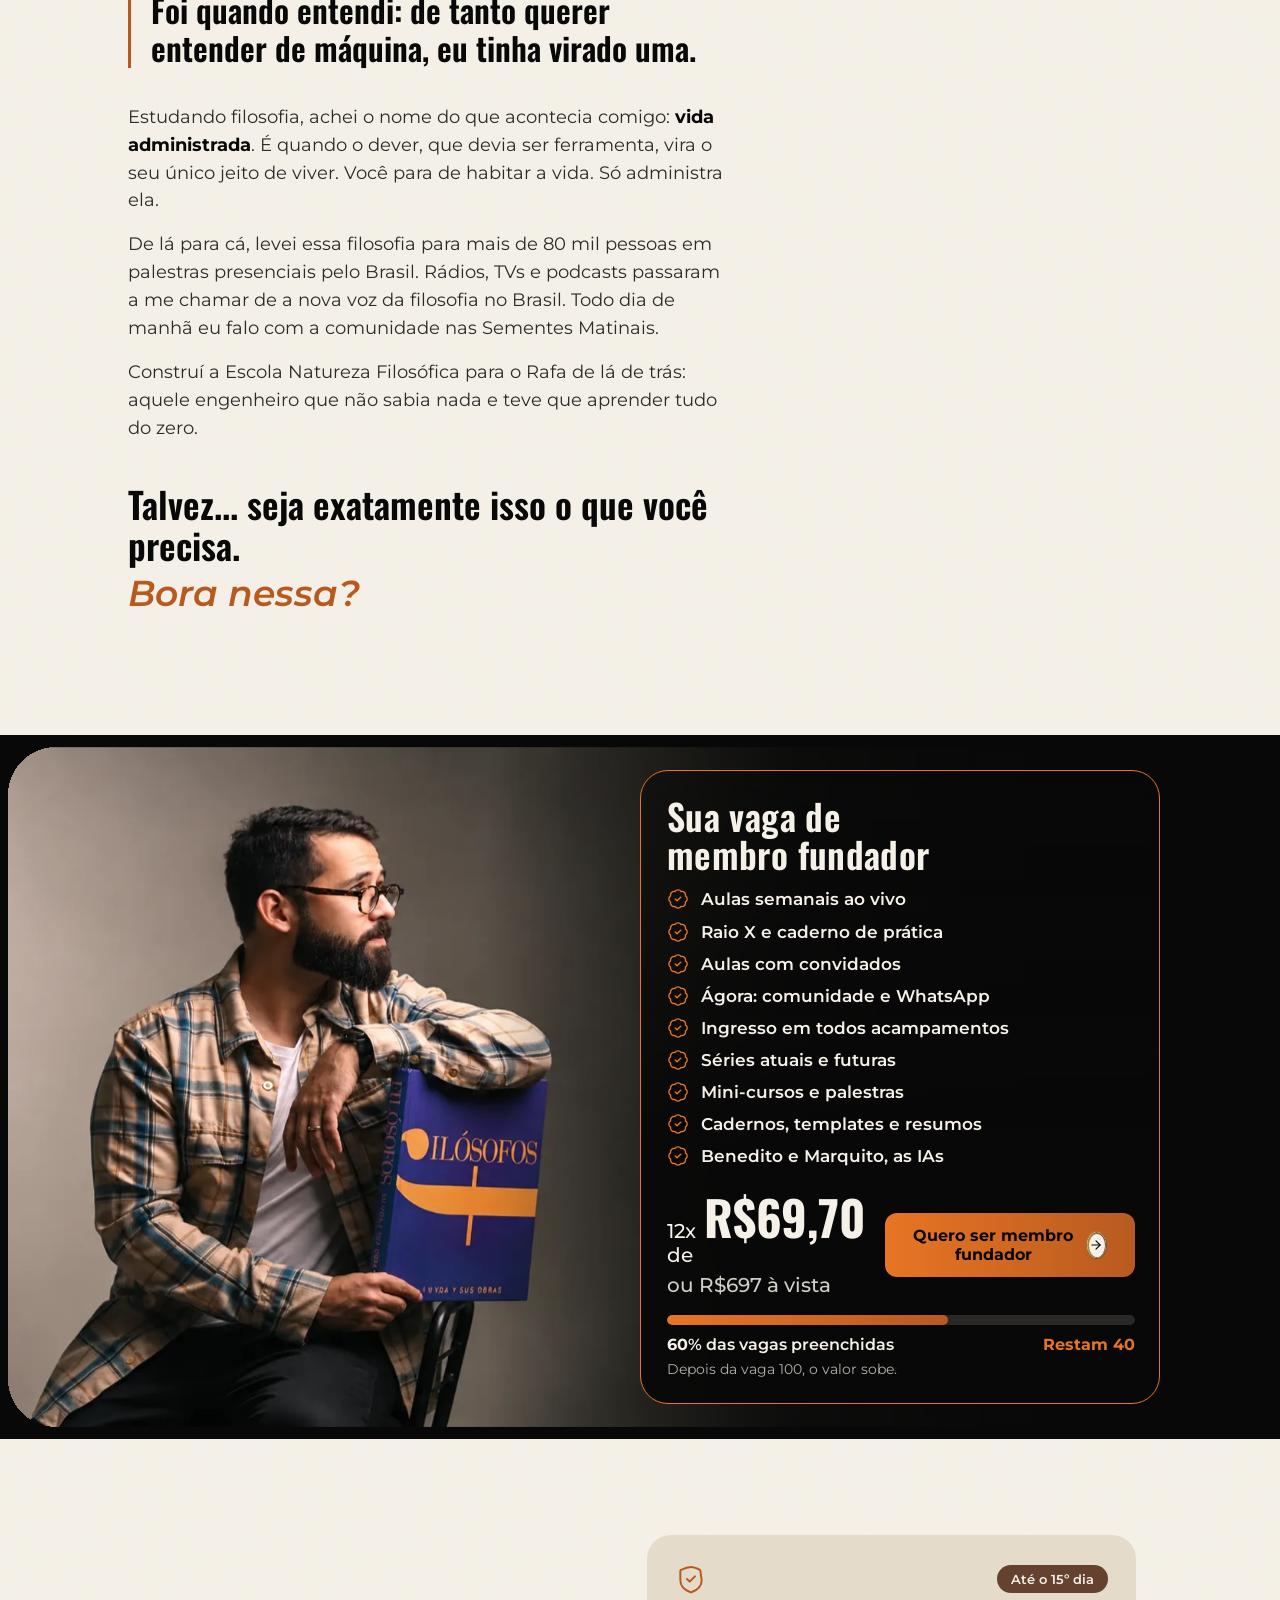
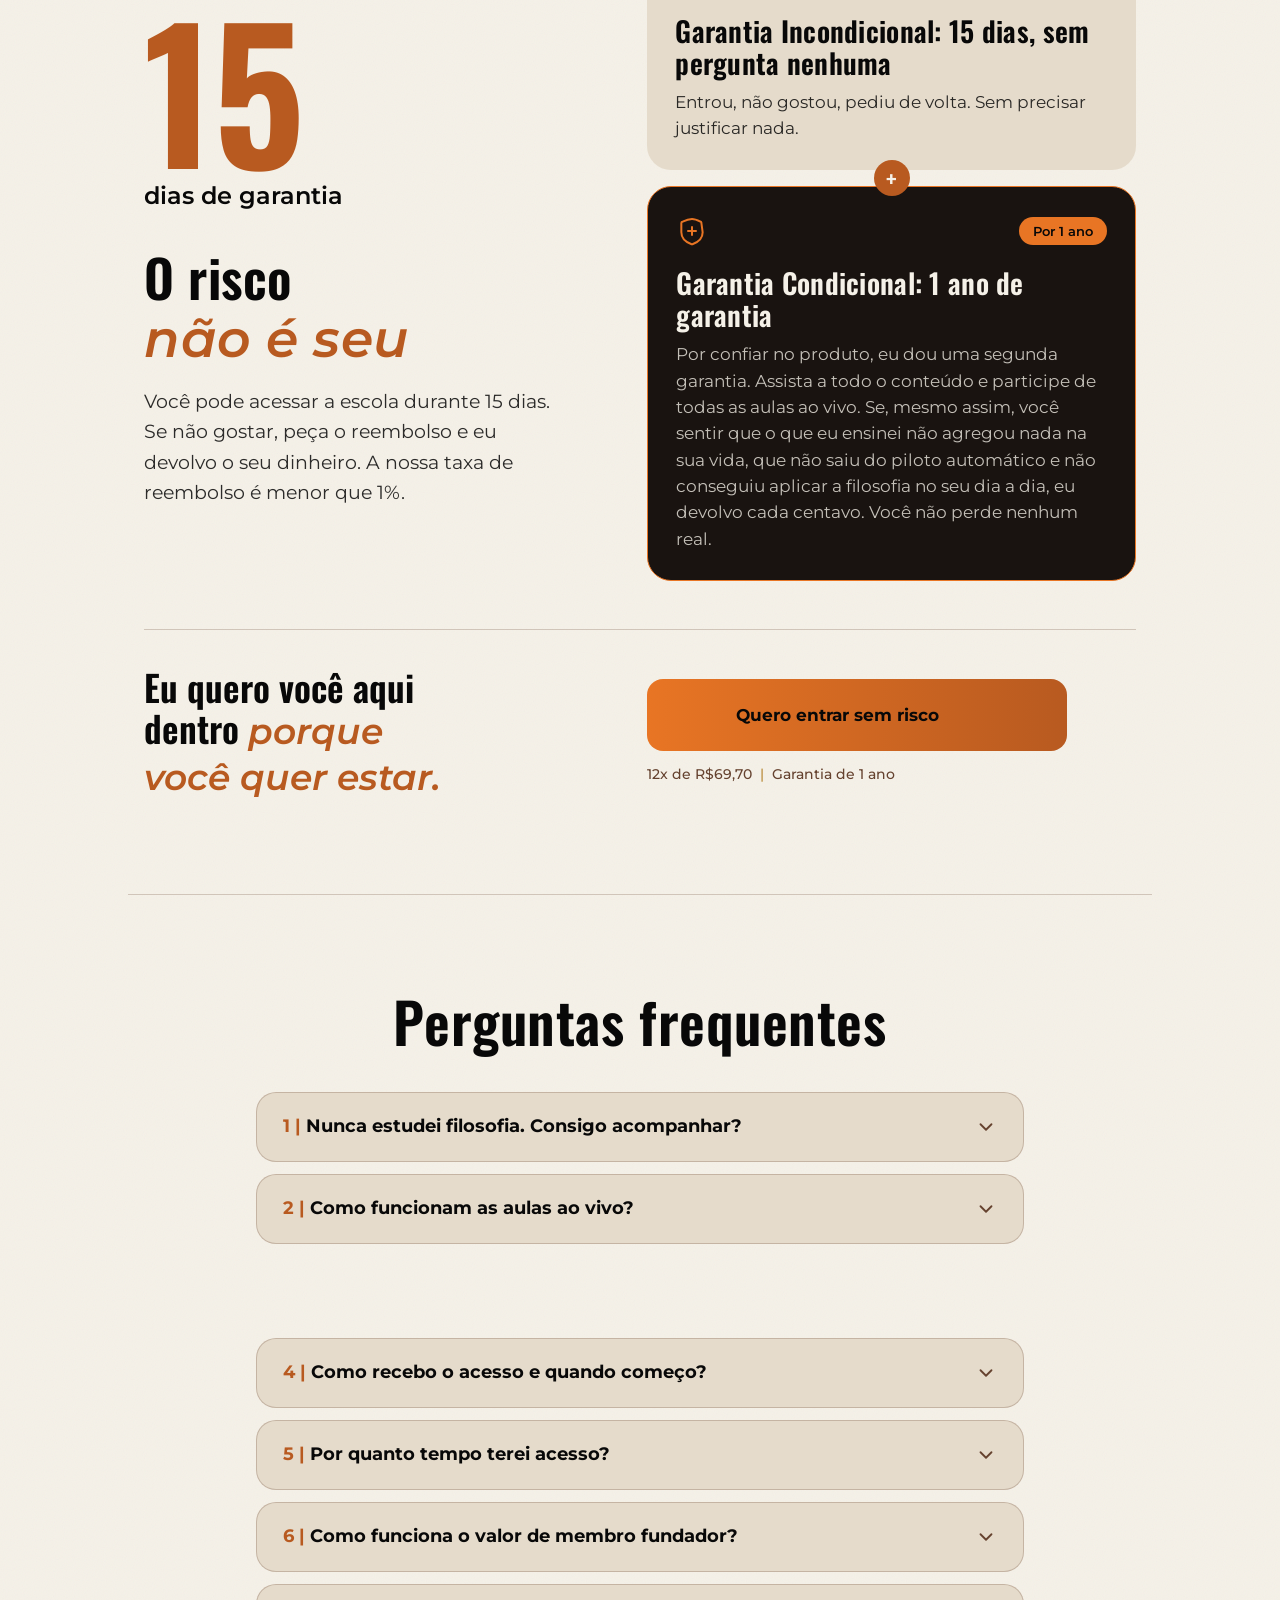
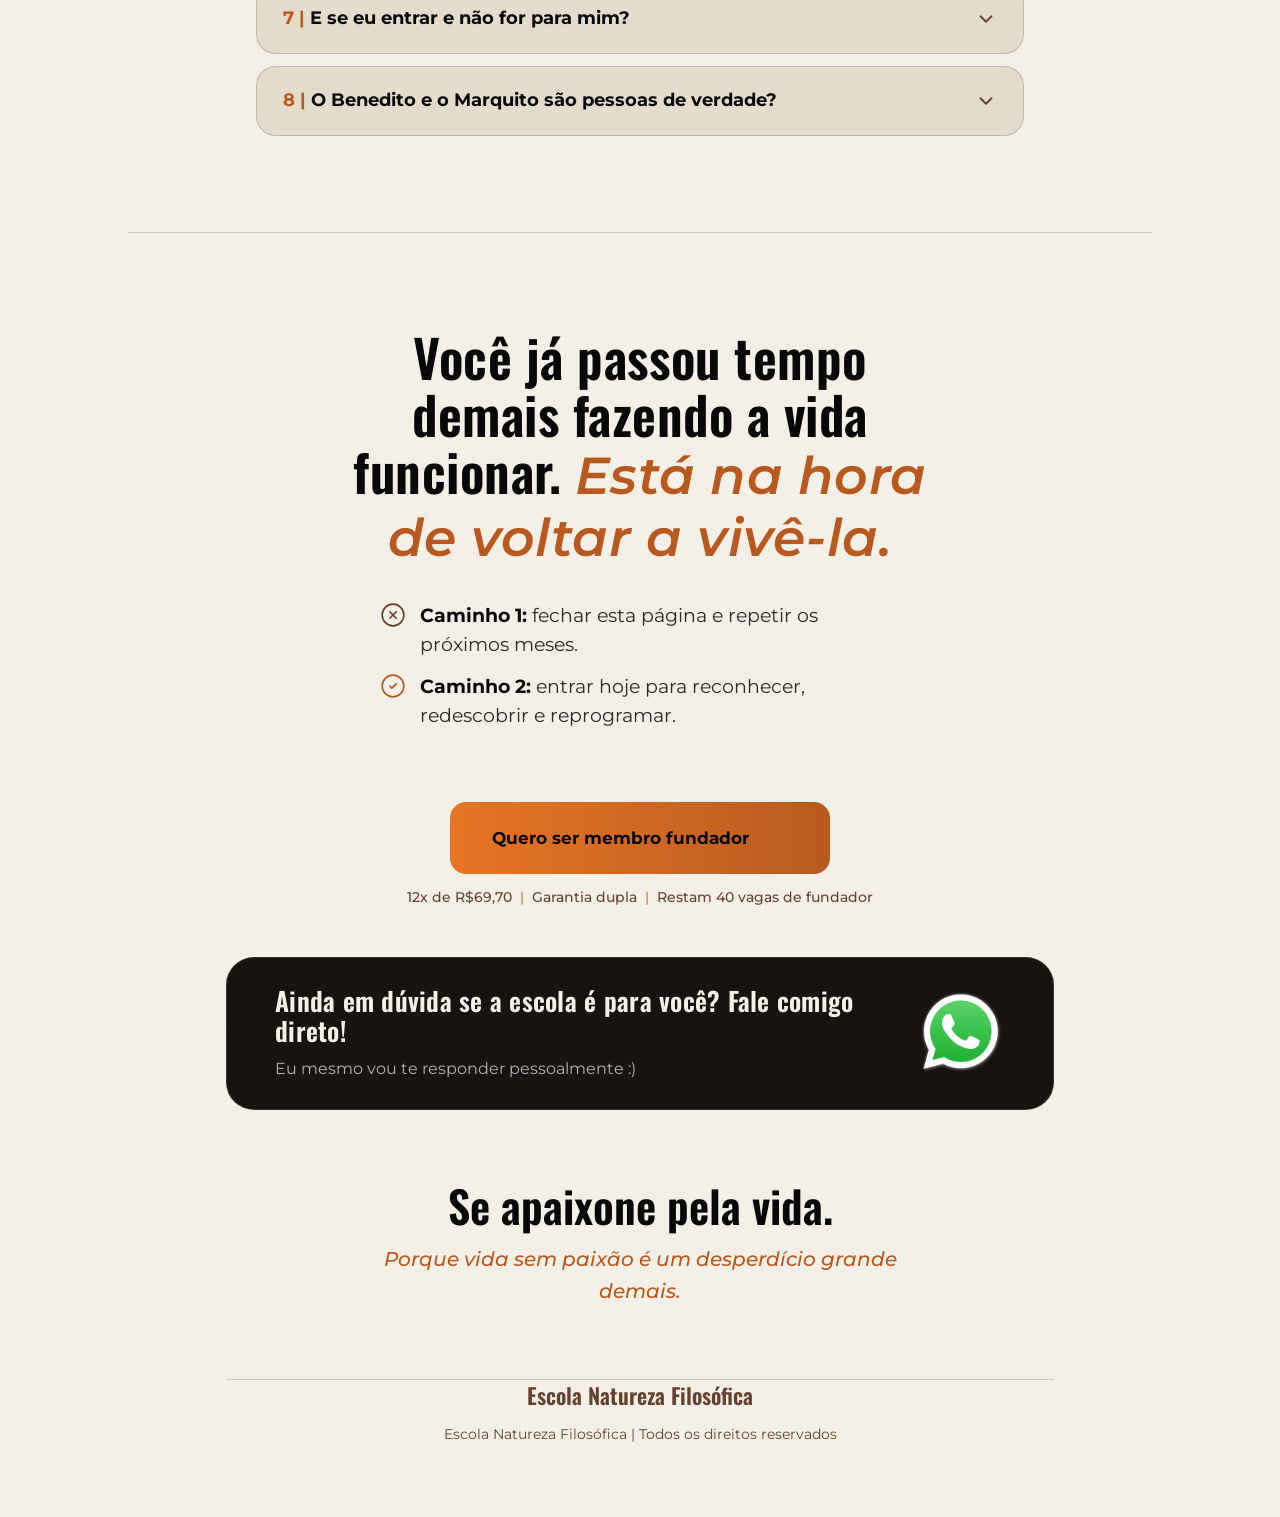
==== commit f07a5ac0: "Ajusta timer para quarta-feira as 23h59 e remove brinde segunda cadeira" ====
--- a/acampamento/index.html
+++ b/acampamento/index.html
@@ -976,7 +976,7 @@
                                     </div>
                                 </div>
                                 <div class="desafio-timer-fim-texto">
-                                    Termina hoje às <span class="desafio-horario-fim"></span>
+                                    Termina quarta-feira às <span class="desafio-horario-fim"></span>
                                 </div>
                             </div>
 
@@ -1063,27 +1063,8 @@
                                     </p>
                                 </li>
 
-                                <!-- Card 2: Segunda cadeira -->
-                                <li class="desafio-brinde-card anim-desafio-avulso" id="brinde-card-cadeira" style="--anim-delay: 160ms;">
-                                    <div class="desafio-brinde-topo">
-                                        <div class="desafio-brinde-icone">
-                                            <svg xmlns="http://www.w3.org/2000/svg" width="30" height="30" viewBox="0 0 24 24" fill="none" stroke="#E87524" stroke-width="1.5" stroke-linecap="round" stroke-linejoin="round" aria-hidden="true">
-                                                <path d="M16 21v-2a4 4 0 0 0-4-4H6a4 4 0 0 0-4 4v2"></path>
-                                                <circle cx="9" cy="7" r="4"></circle>
-                                                <path d="M22 21v-2a4 4 0 0 0-3-3.87"></path>
-                                                <path d="M16 3.13a4 4 0 0 1 0 7.75"></path>
-                                            </svg>
-                                        </div>
-                                        <span class="desafio-brinde-tag">Para todo mundo que entrar hoje</span>
-                                    </div>
-                                    <h4 class="desafio-brinde-h4">Segunda cadeira</h4>
-                                    <p class="desafio-brinde-desc">
-                                        Traga outra pessoa para assistir às aulas ao vivo com você, sem pagar nada a mais.
-                                    </p>
-                                </li>
-
-                                <!-- Card 3: Box estoico -->
-                                <li class="desafio-brinde-card anim-desafio-avulso" id="brinde-card-box" style="--anim-delay: 240ms;">
+                                <!-- Card 2: Box estoico -->
+                                <li class="desafio-brinde-card anim-desafio-avulso" id="brinde-card-box" style="--anim-delay: 160ms;">
                                     <div class="desafio-brinde-topo">
                                         <div class="desafio-brinde-icone">
                                             <svg xmlns="http://www.w3.org/2000/svg" width="30" height="30" viewBox="0 0 24 24" fill="none" stroke="#E87524" stroke-width="1.5" stroke-linecap="round" stroke-linejoin="round" aria-hidden="true">
@@ -1102,8 +1083,8 @@
                                     <p class="desafio-brinde-desc">Box Biblioteca Estoica, Grandes Mestres Vol. I: 4 livros físicos em casa</p>
                                 </li>
 
-                                <!-- Card 4: Livro do Rafa -->
-                                <li class="desafio-brinde-card anim-desafio-avulso" id="brinde-card-livro" style="--anim-delay: 320ms;">
+                                <!-- Card 3: Livro do Rafa -->
+                                <li class="desafio-brinde-card anim-desafio-avulso" id="brinde-card-livro" style="--anim-delay: 240ms;">
                                     <div class="desafio-brinde-topo">
                                         <div class="desafio-brinde-icone">
                                             <svg xmlns="http://www.w3.org/2000/svg" width="30" height="30" viewBox="0 0 24 24" fill="none" stroke="#E87524" stroke-width="1.5" stroke-linecap="round" stroke-linejoin="round" aria-hidden="true">
@@ -1144,7 +1125,7 @@
                         <div class="desafio-col-dir-cta">
                             <!-- 9. Microtexto -->
                             <p class="desafio-microtexto">
-                                Termina hoje às <span class="desafio-horario-fim"></span><span
+                                Termina quarta-feira às <span class="desafio-horario-fim"></span><span
                                     class="desafio-divisor-pipe">|</span><span class="desafio-var-parcelas">12</span>x
                                 de R$<span class="desafio-var-valor-parcela">69,70</span><span
                                     class="desafio-divisor-pipe">|</span>Garantia dupla
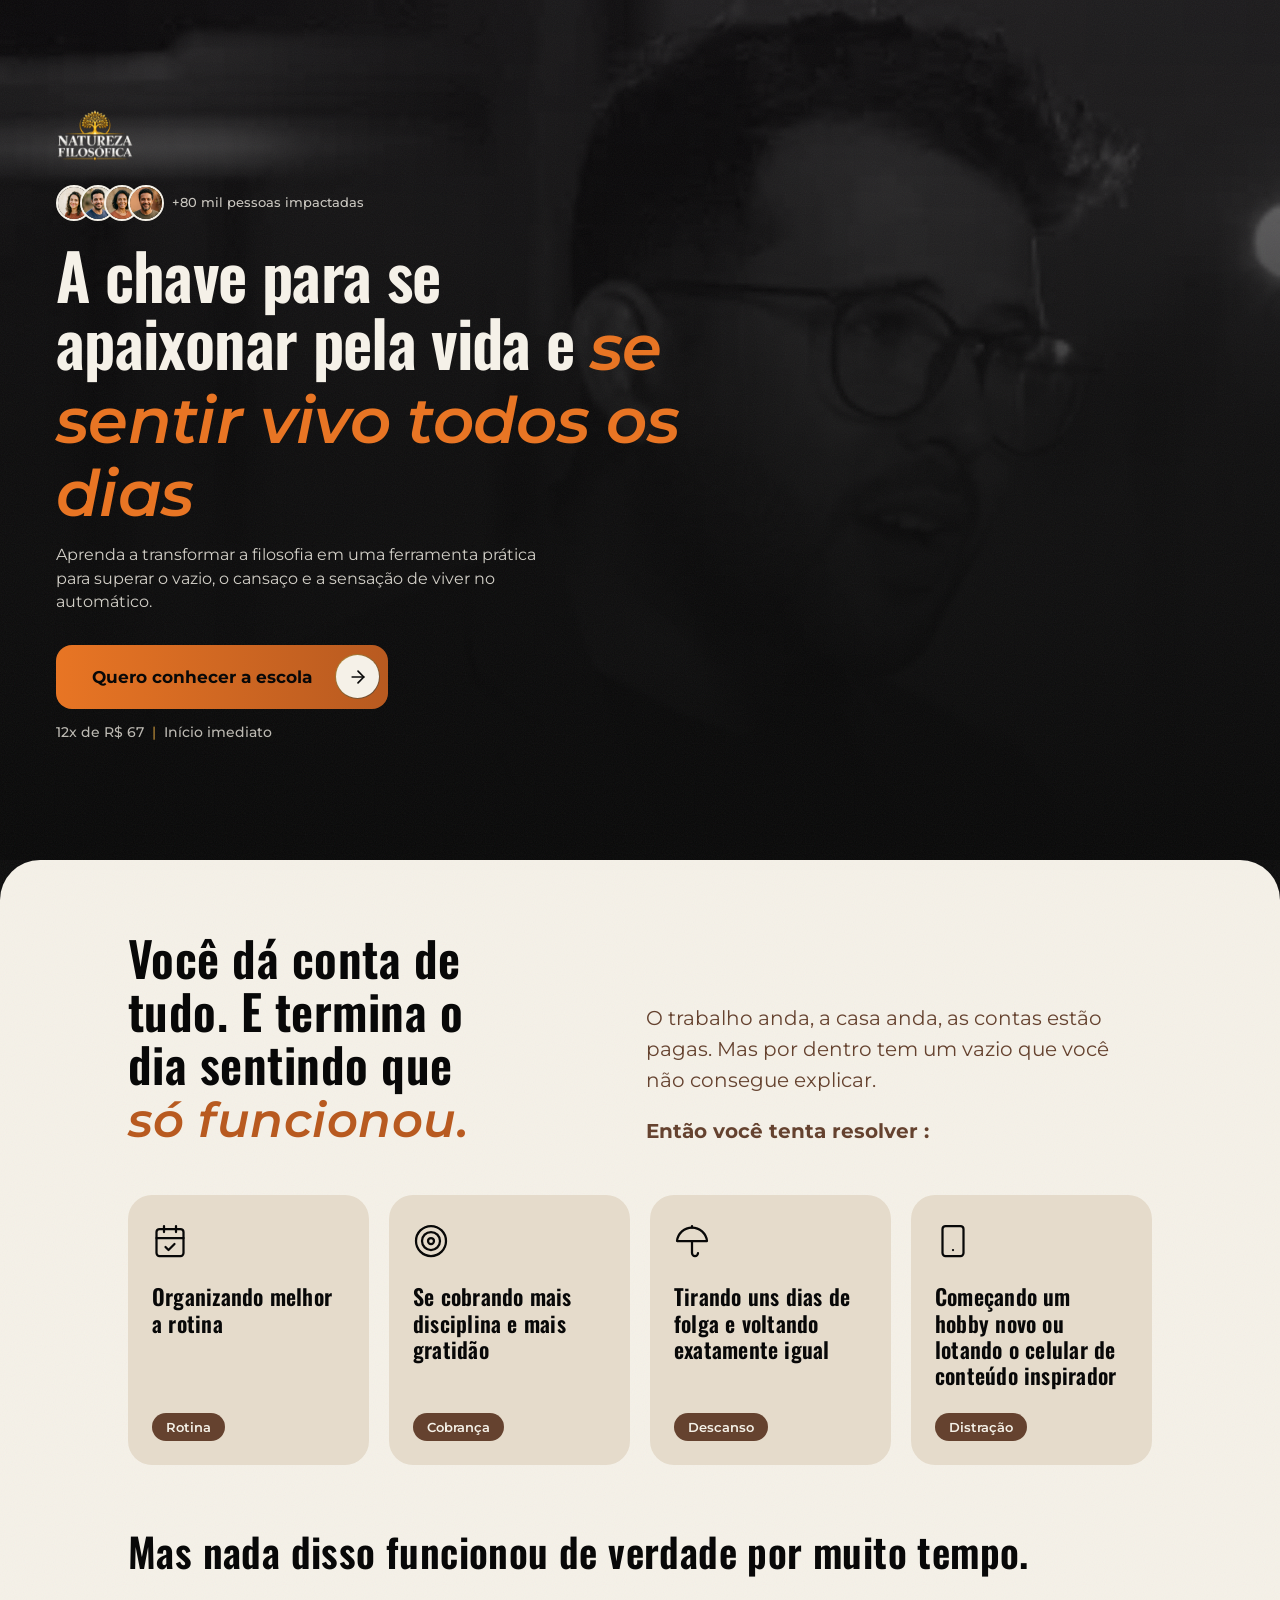
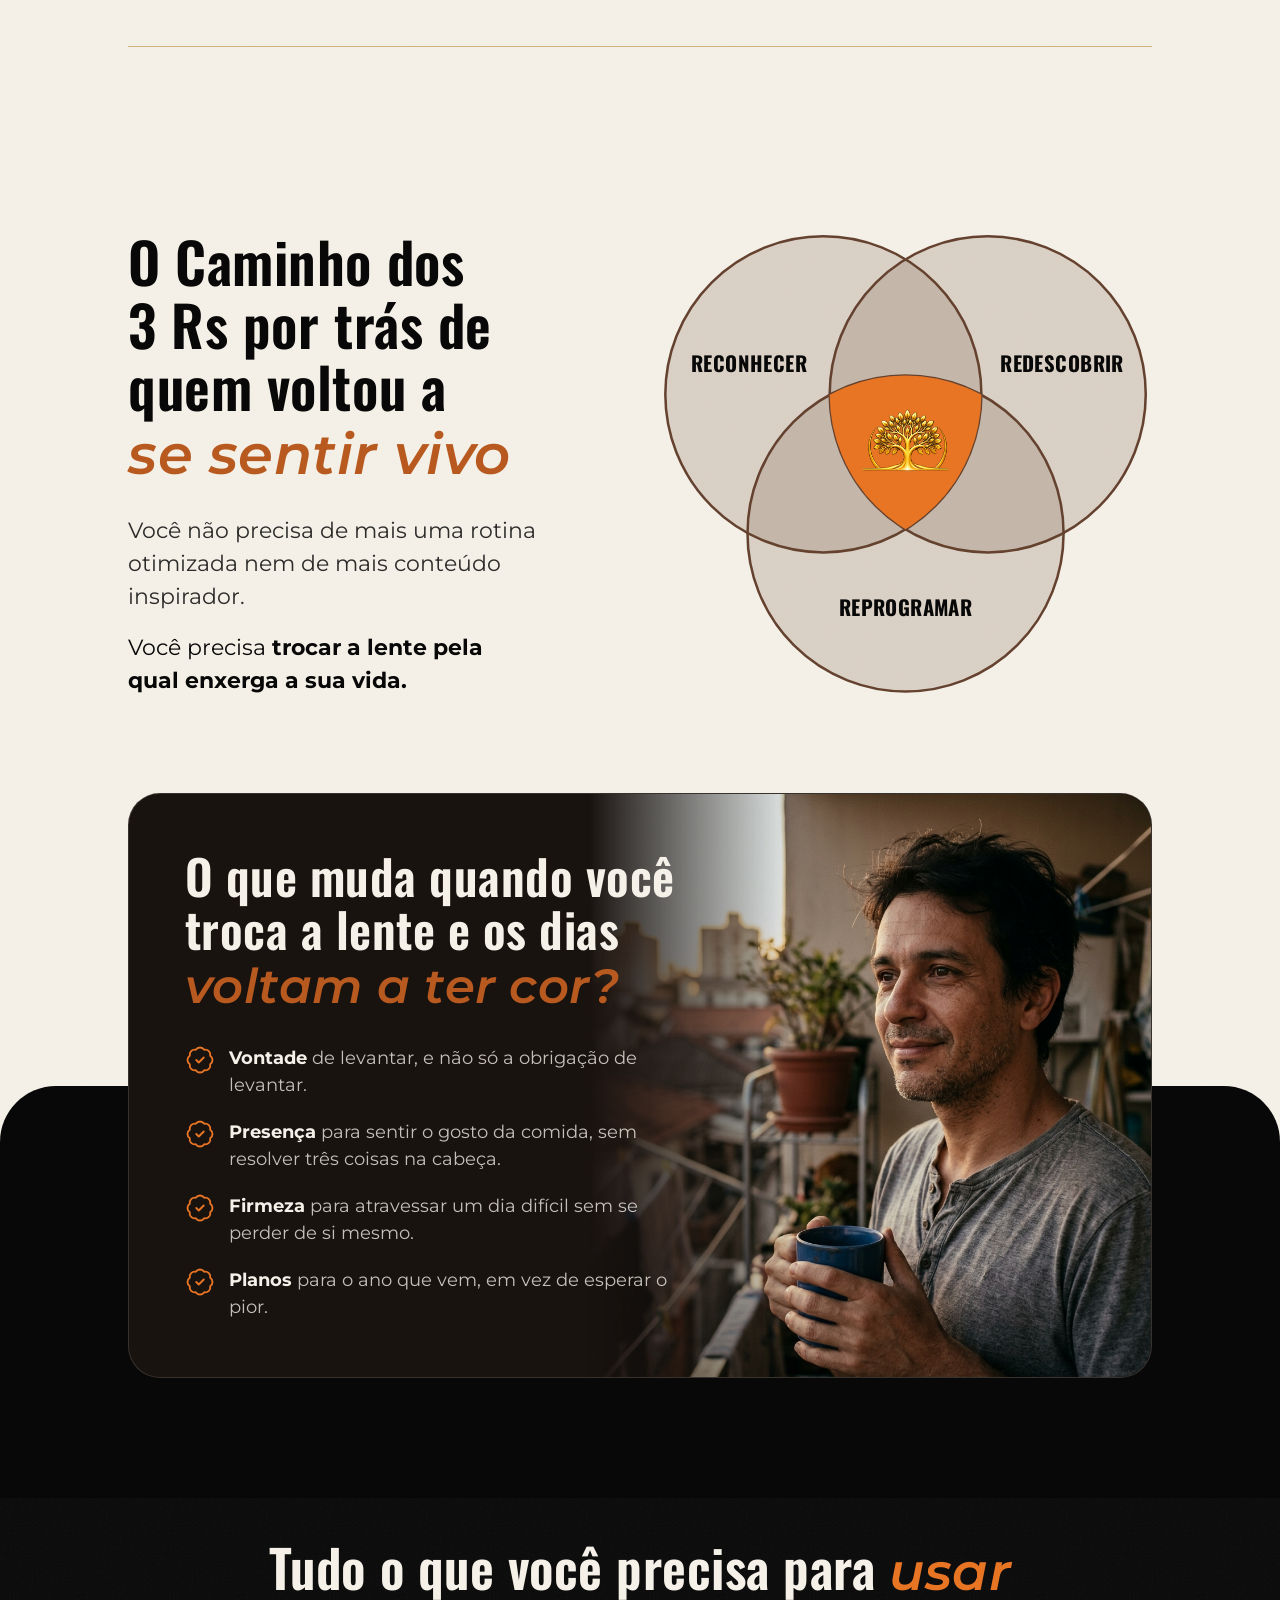
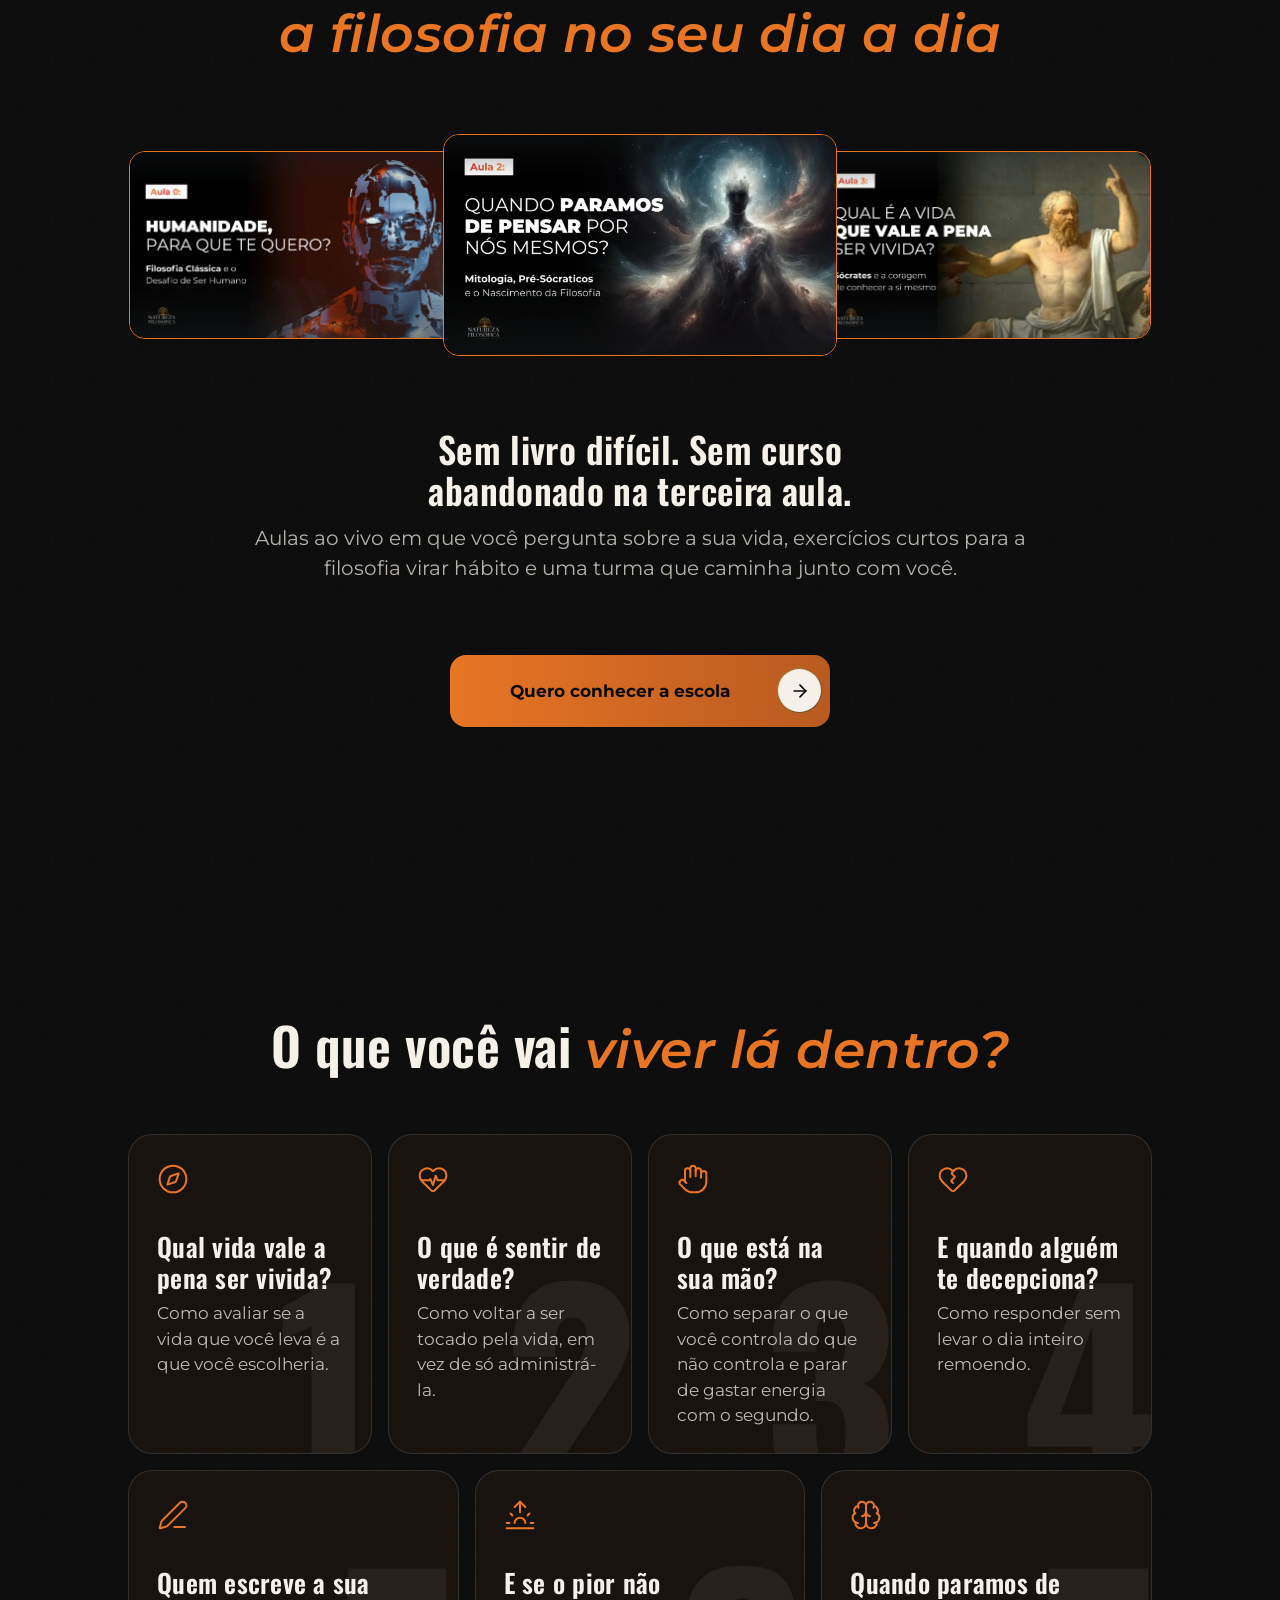
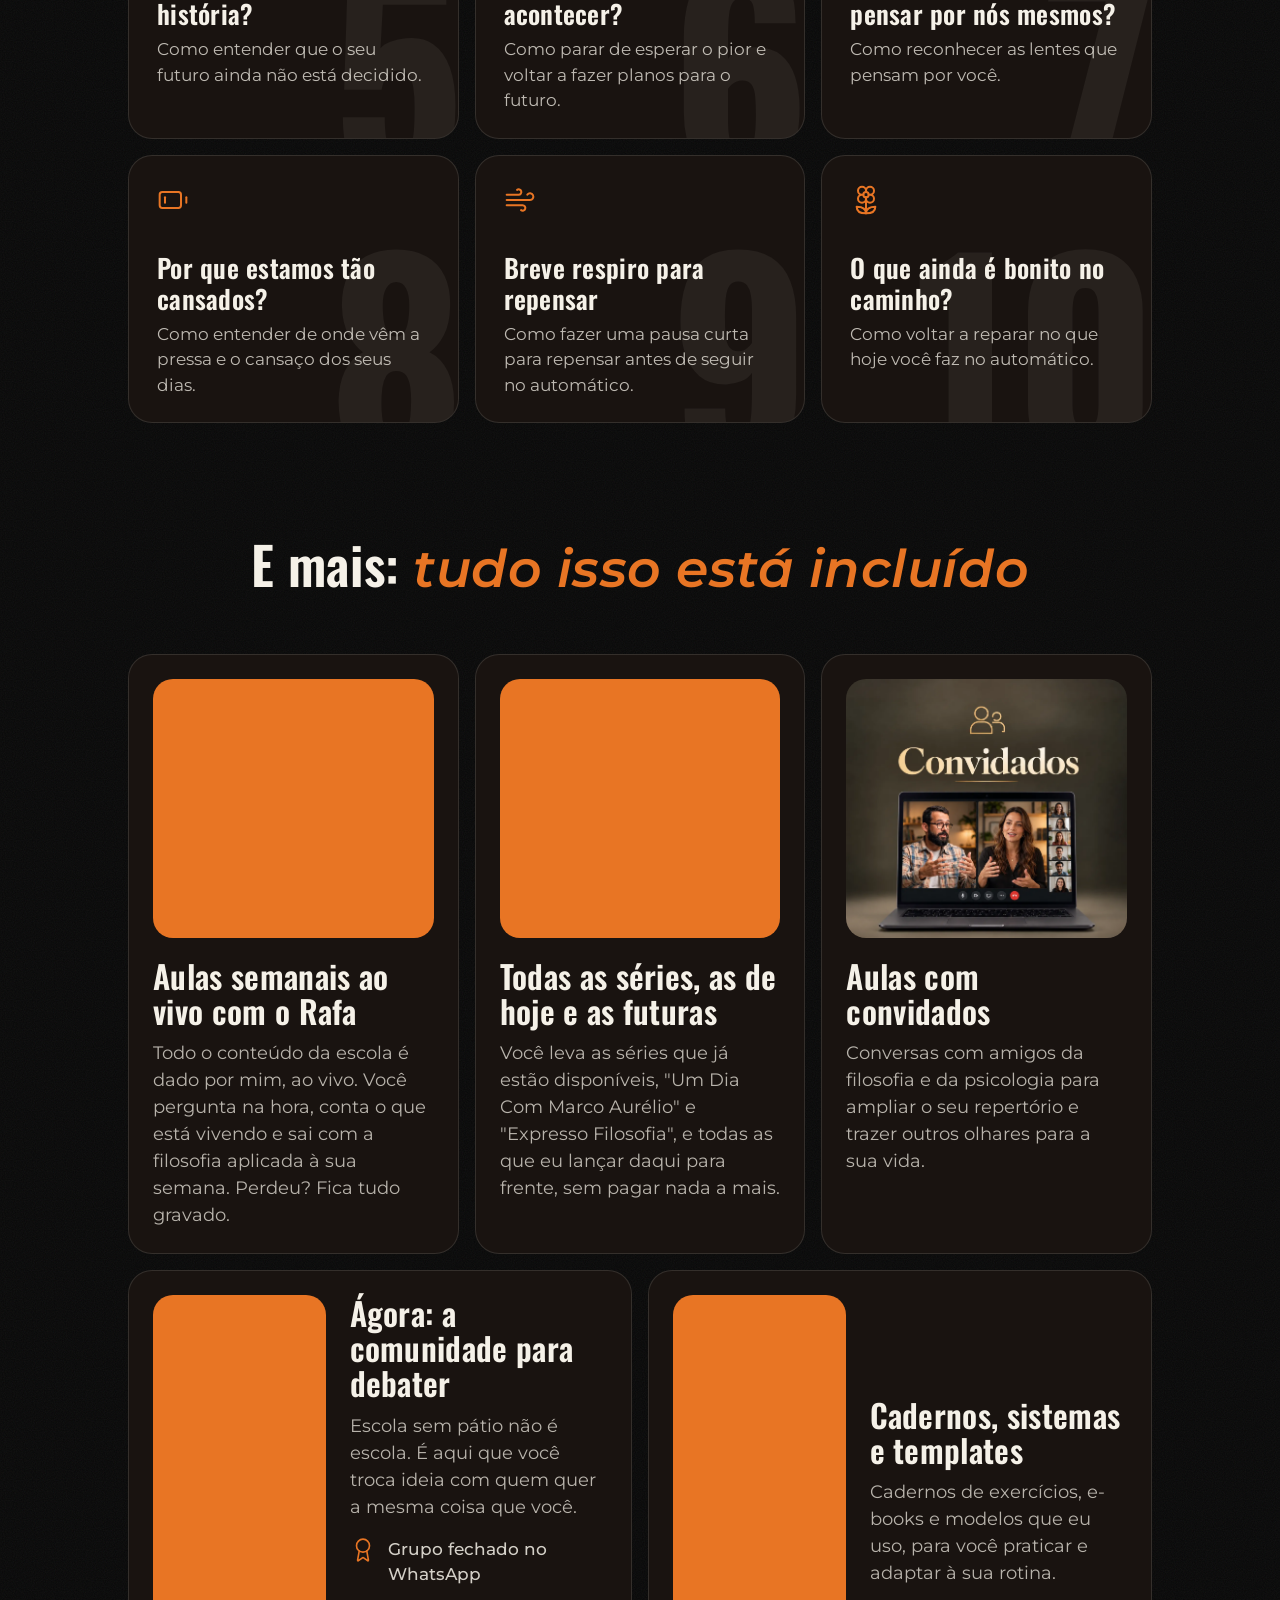
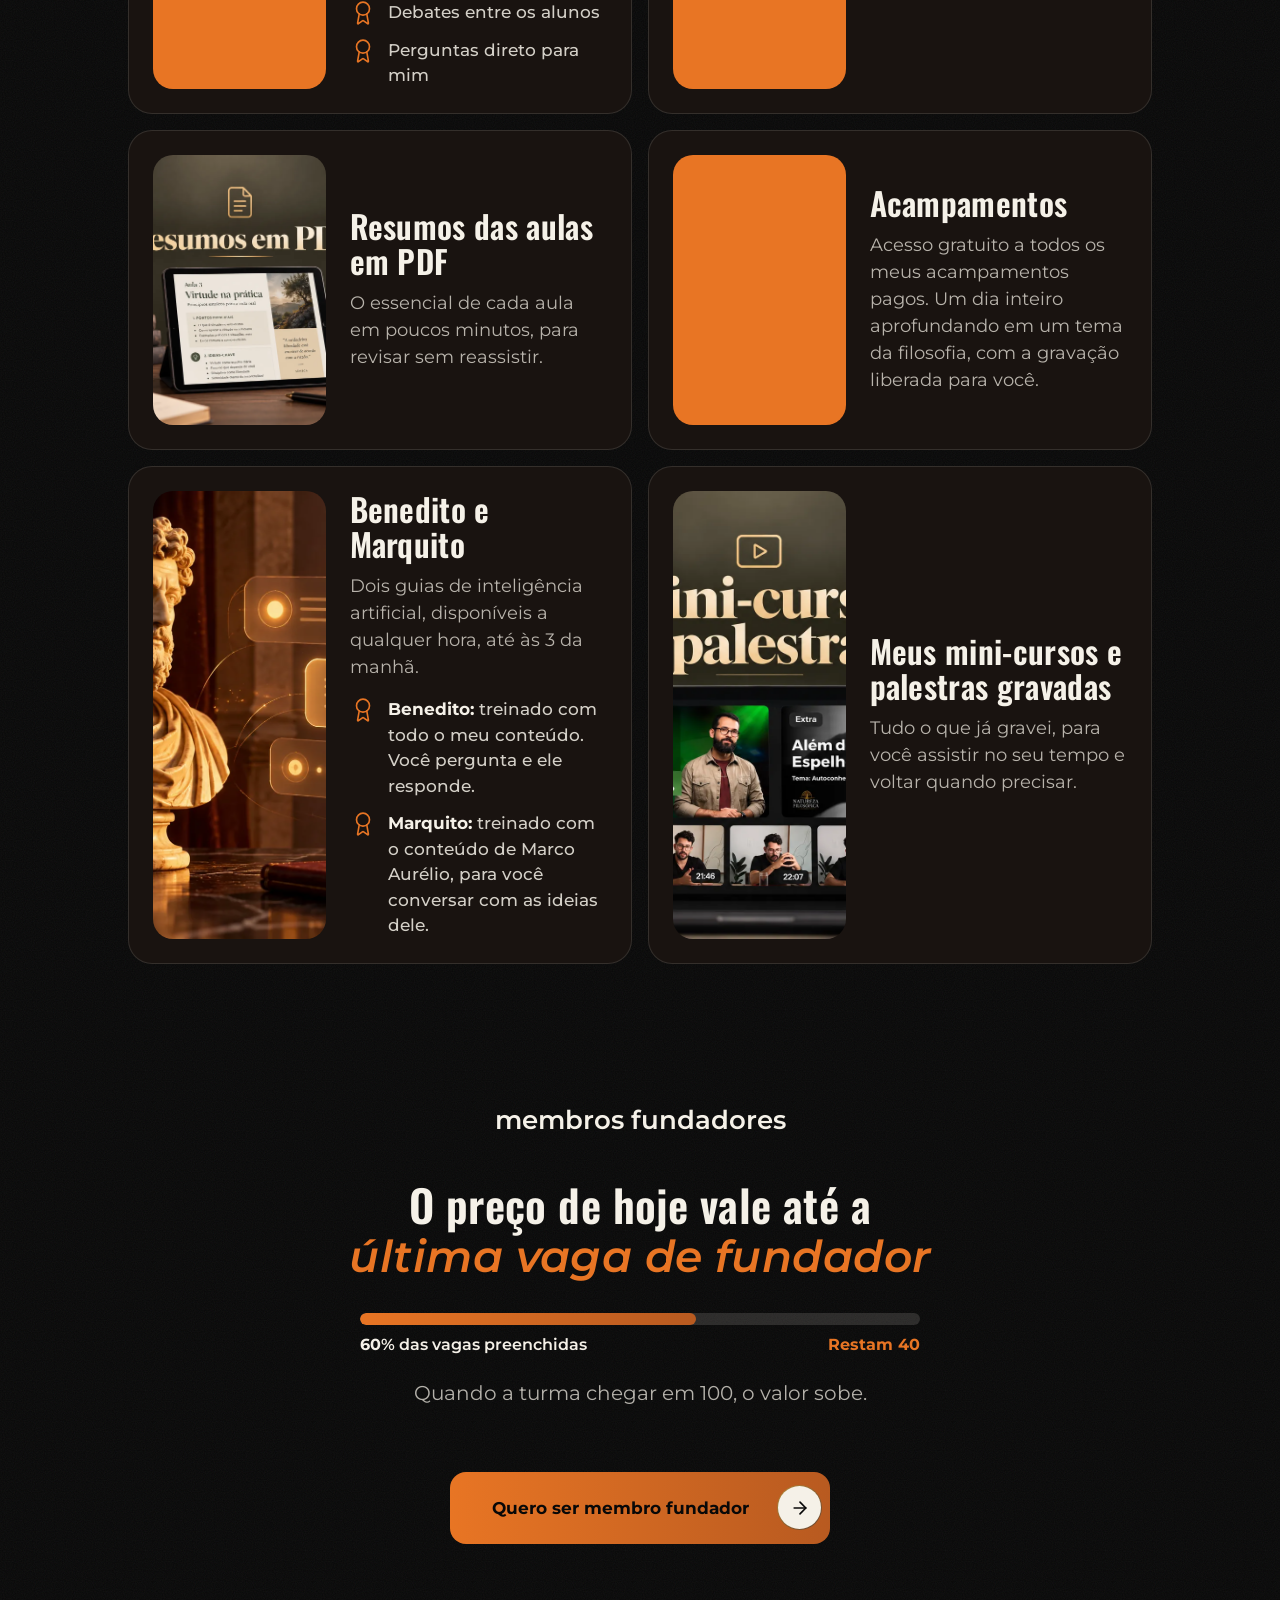
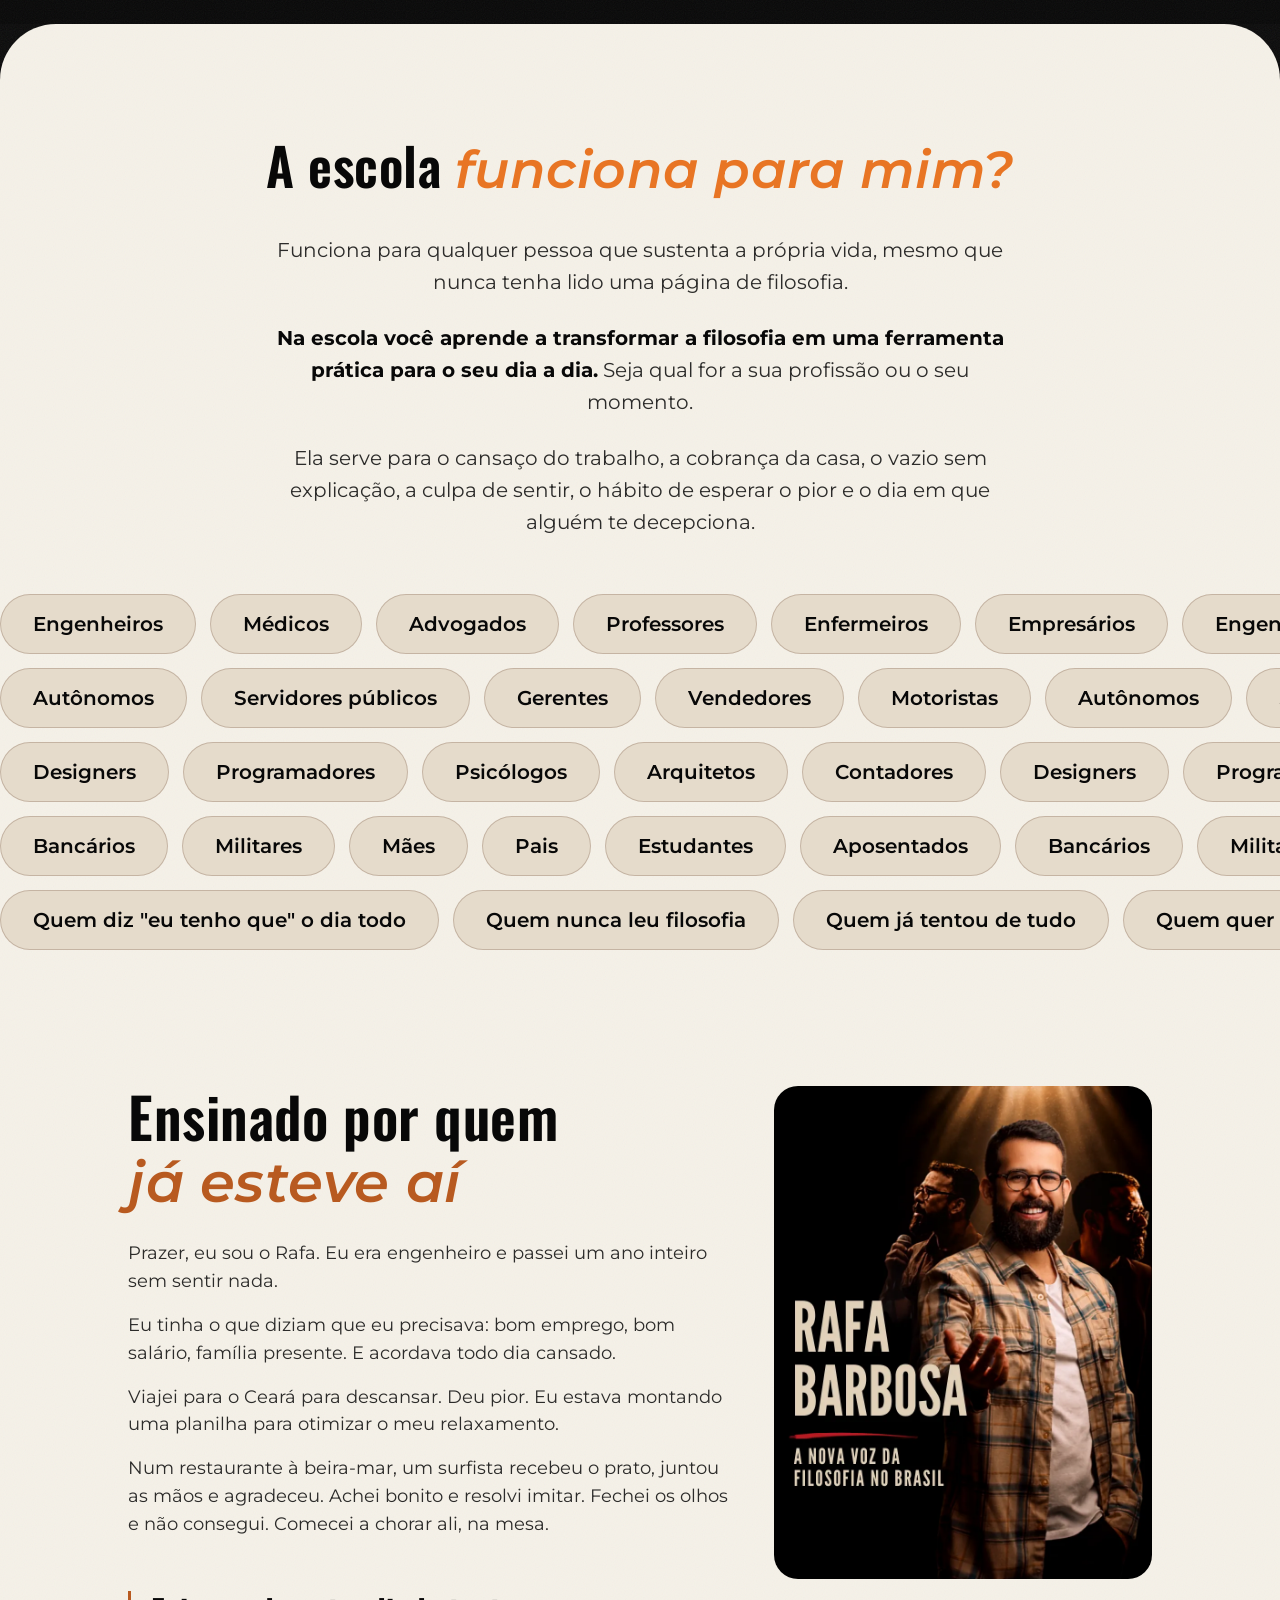
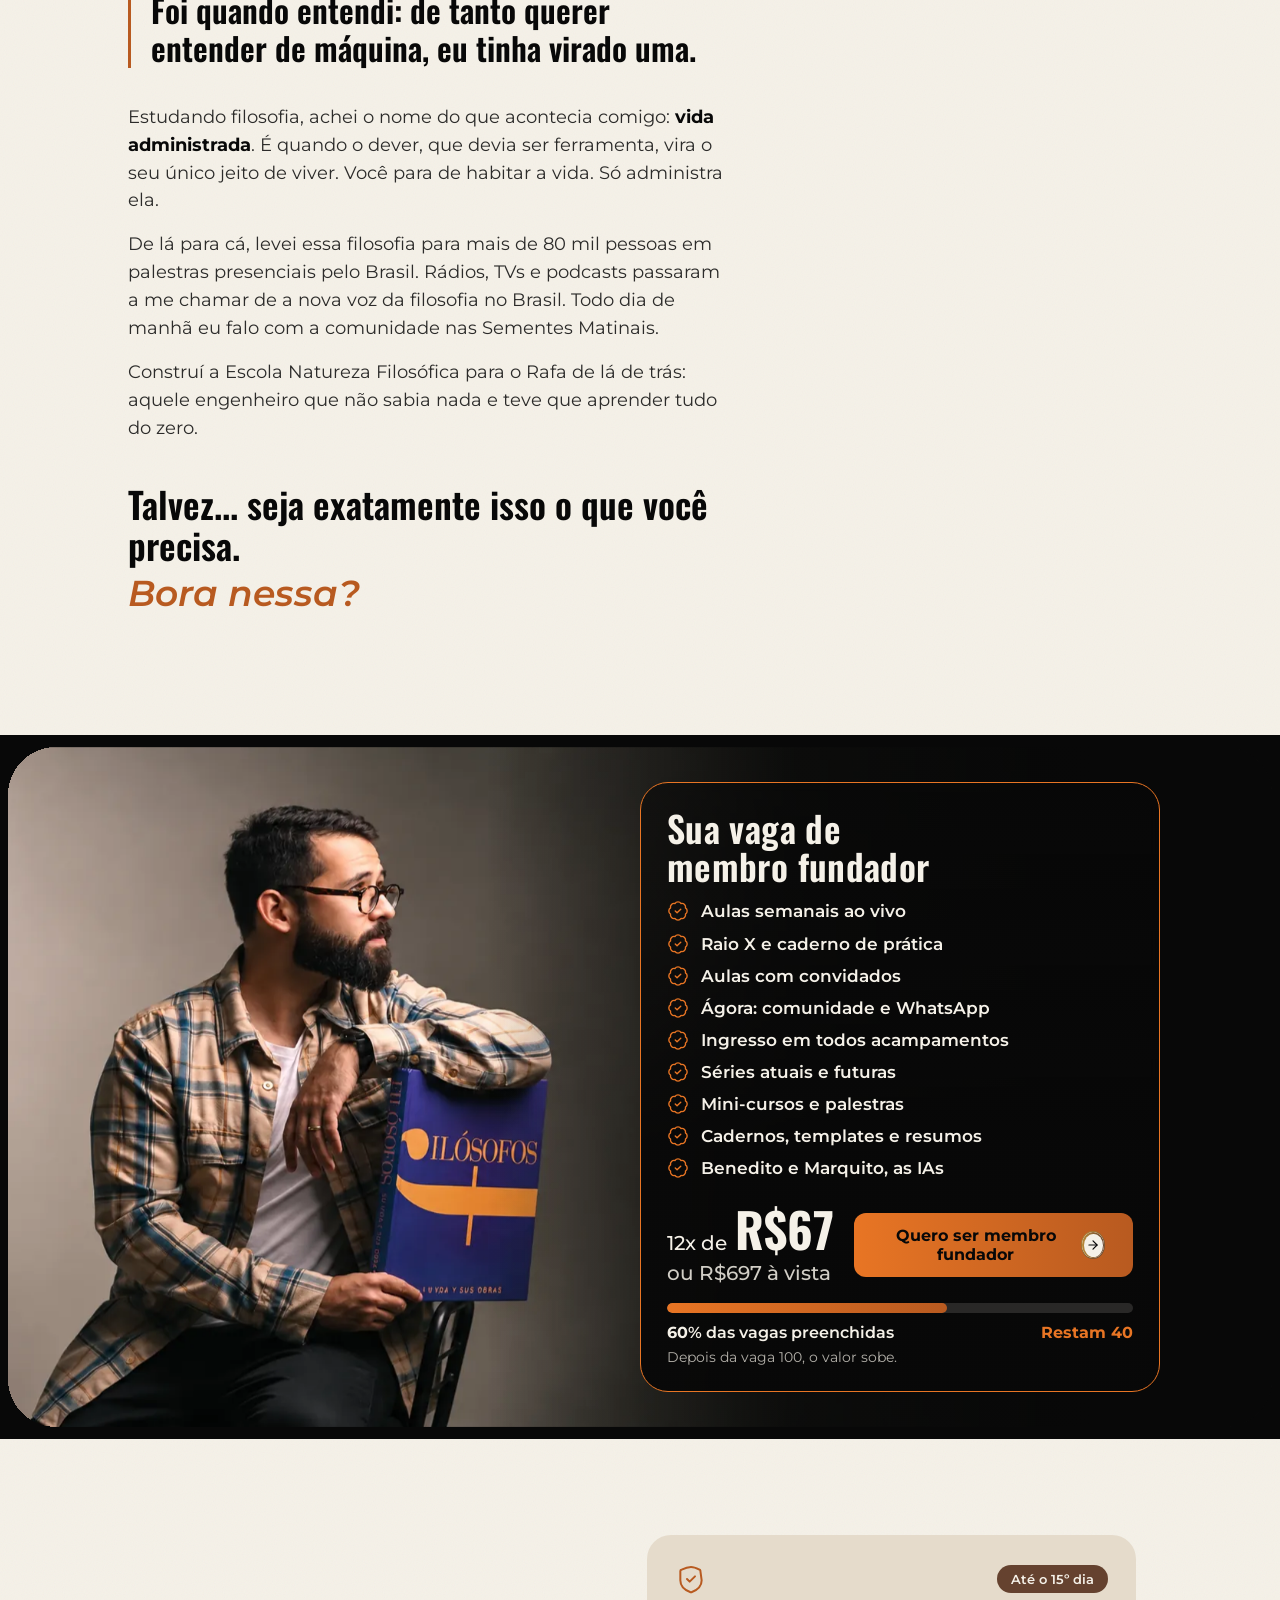
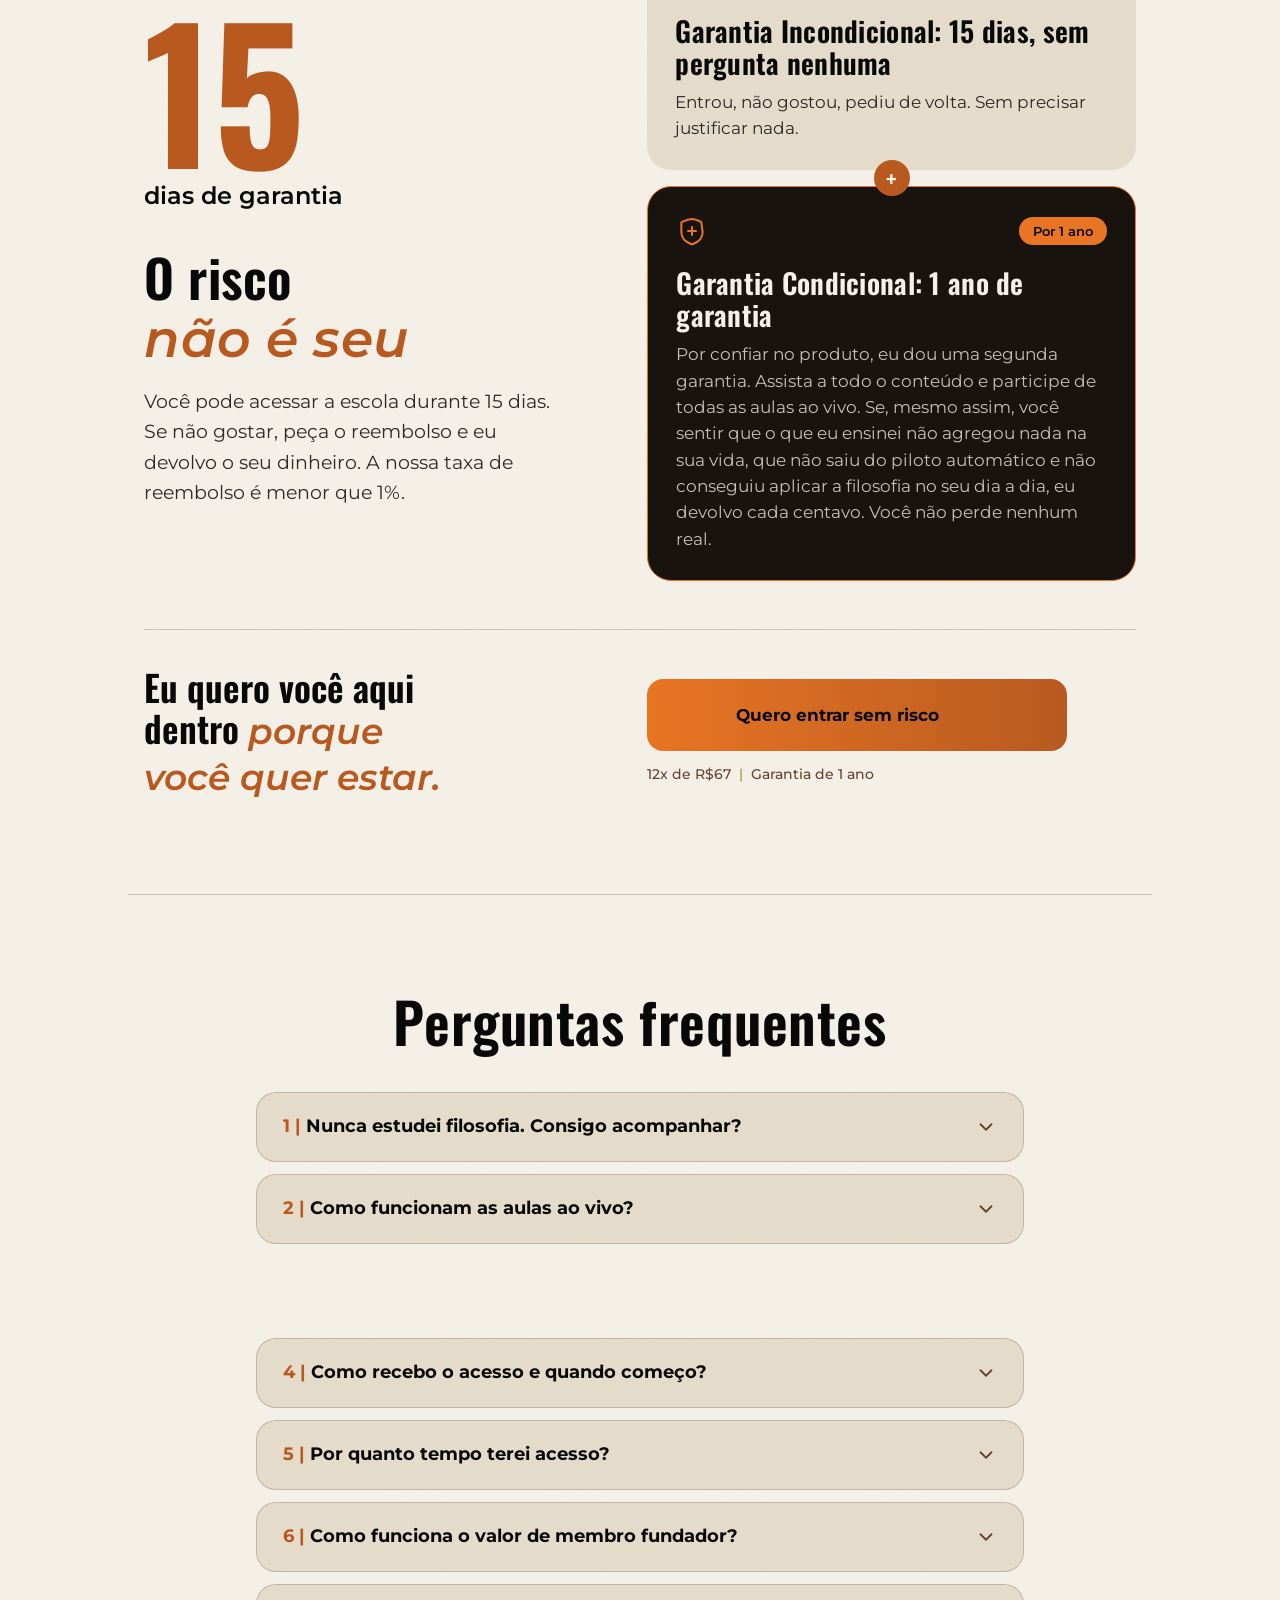
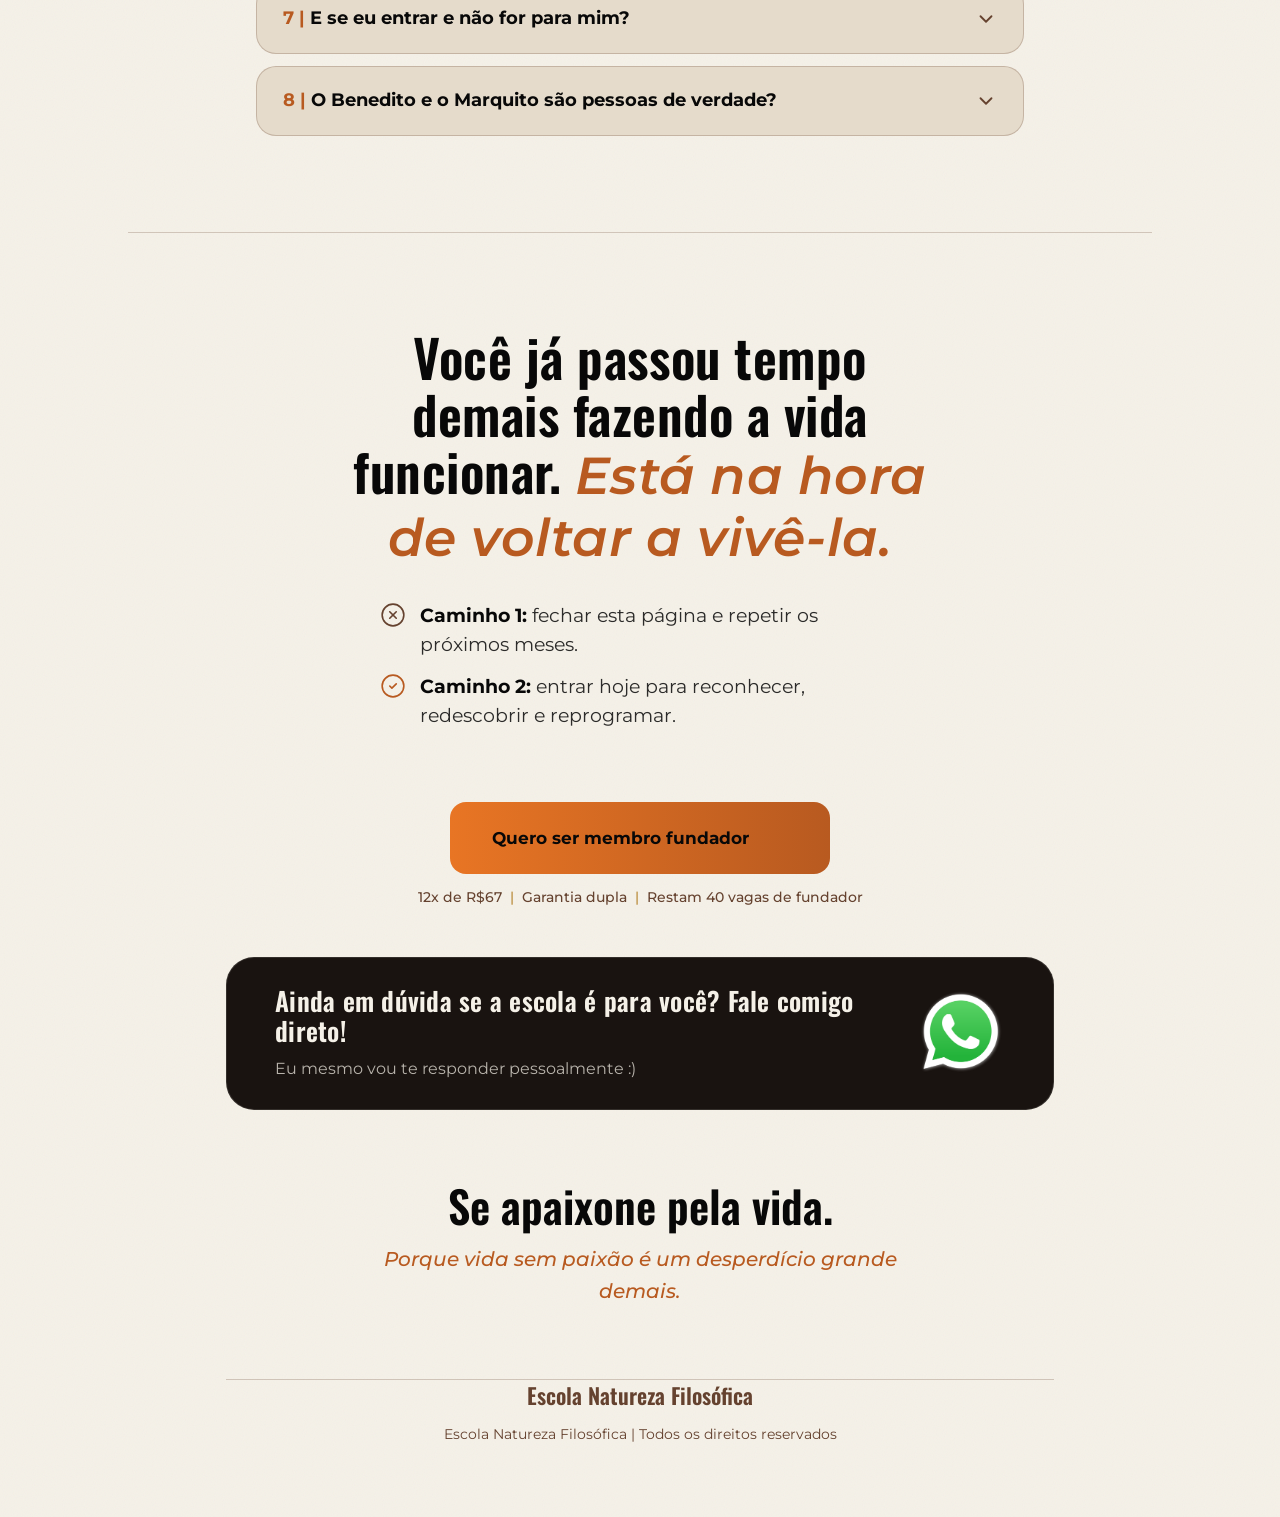
==== commit 9c563294: "Altera preco para 12x de R$ 67 e remove paginas p1, p2 e p3" ====
--- a/acampamento/index.html
+++ b/acampamento/index.html
@@ -70,7 +70,7 @@
           "name": "Como funciona o valor de membro fundador?",
           "acceptedAnswer": {
             "@type": "Answer",
-            "text": "Os 100 primeiros entram com o valor de lançamento: 12x de R$69,70 ou R$697 à vista. Quando a turma chegar em 100, o valor sobe."
+            "text": "Os 100 primeiros entram com o valor de lançamento: 12x de R$ 67 ou R$697 à vista. Quando a turma chegar em 100, o valor sobe."
           }
         },
         {
@@ -143,7 +143,7 @@
                     </span>
                 </a>
 
-                <p class="microtexto anima-sequencia" style="--delay: 5">12x de R$ 69,00 <span class="divisor">|</span>
+                <p class="microtexto anima-sequencia" style="--delay: 5">12x de R$ 67 <span class="divisor">|</span>
                     Início imediato <span class="divisor">
             </div>
         </div>
@@ -1127,7 +1127,7 @@
                             <p class="desafio-microtexto">
                                 Termina quarta-feira às <span class="desafio-horario-fim"></span><span
                                     class="desafio-divisor-pipe">|</span><span class="desafio-var-parcelas">12</span>x
-                                de R$<span class="desafio-var-valor-parcela">69,70</span><span
+                                de R$<span class="desafio-var-valor-parcela">67</span><span
                                     class="desafio-divisor-pipe">|</span>Garantia dupla
                             </p>
                             <!-- 10. Letra Pequena -->
@@ -1256,7 +1256,7 @@
                         <div class="oferta-preco anim-oferta" style="--anim-delay: 10;">
                             <div class="oferta-preco-linha">
                                 <span class="oferta-parcelas"><span class="var-parcelas">12</span>x de</span>
-                                <span class="oferta-valor-parcela">R$<span class="var-valor-parcela">69,70</span></span>
+                                <span class="oferta-valor-parcela">R$<span class="var-valor-parcela">67</span></span>
                             </div>
                         </div>
 
@@ -1379,7 +1379,7 @@
                         Quero entrar sem risco
                     </a>
                     <p class="garantia-microtexto">
-                        <span class="var-parcelas">12</span>x de R$<span class="var-valor-parcela">69,70</span> <span
+                        <span class="var-parcelas">12</span>x de R$<span class="var-valor-parcela">67</span> <span
                             class="garantia-sep">|</span> Garantia de 1 ano
                     </p>
                 </div>
@@ -1510,7 +1510,7 @@
                     <div class="faq-panel-wrapper">
                         <div class="faq-panel" id="faq-painel-6" role="region" aria-labelledby="faq-btn-6">
                             <p>Os <span class="fundadores-total">100</span> primeiros entram com o valor de lançamento:
-                                <span class="var-parcelas">12</span>x de R$<span class="var-valor-parcela">69,70</span>
+                                <span class="var-parcelas">12</span>x de R$<span class="var-valor-parcela">67</span>
                                 ou R$<span class="var-preco-avista">697</span> à vista. Quando a turma chegar em <span
                                     class="fundadores-total">100</span>, o valor sobe.</p>
                         </div>
@@ -1605,7 +1605,7 @@
                 </a>
             </div>
             <p class="final-microtexto anim-final" style="--anim-delay: 7.42;">
-                <span class="var-parcelas">12</span>x de R$<span class="var-valor-parcela">69,70</span> <span
+                <span class="var-parcelas">12</span>x de R$<span class="var-valor-parcela">67</span> <span
                     class="final-sep">|</span> Garantia dupla <span class="final-sep">|</span> Restam <span
                     class="var-vagas-restantes">40</span> vagas de fundador
             </p>
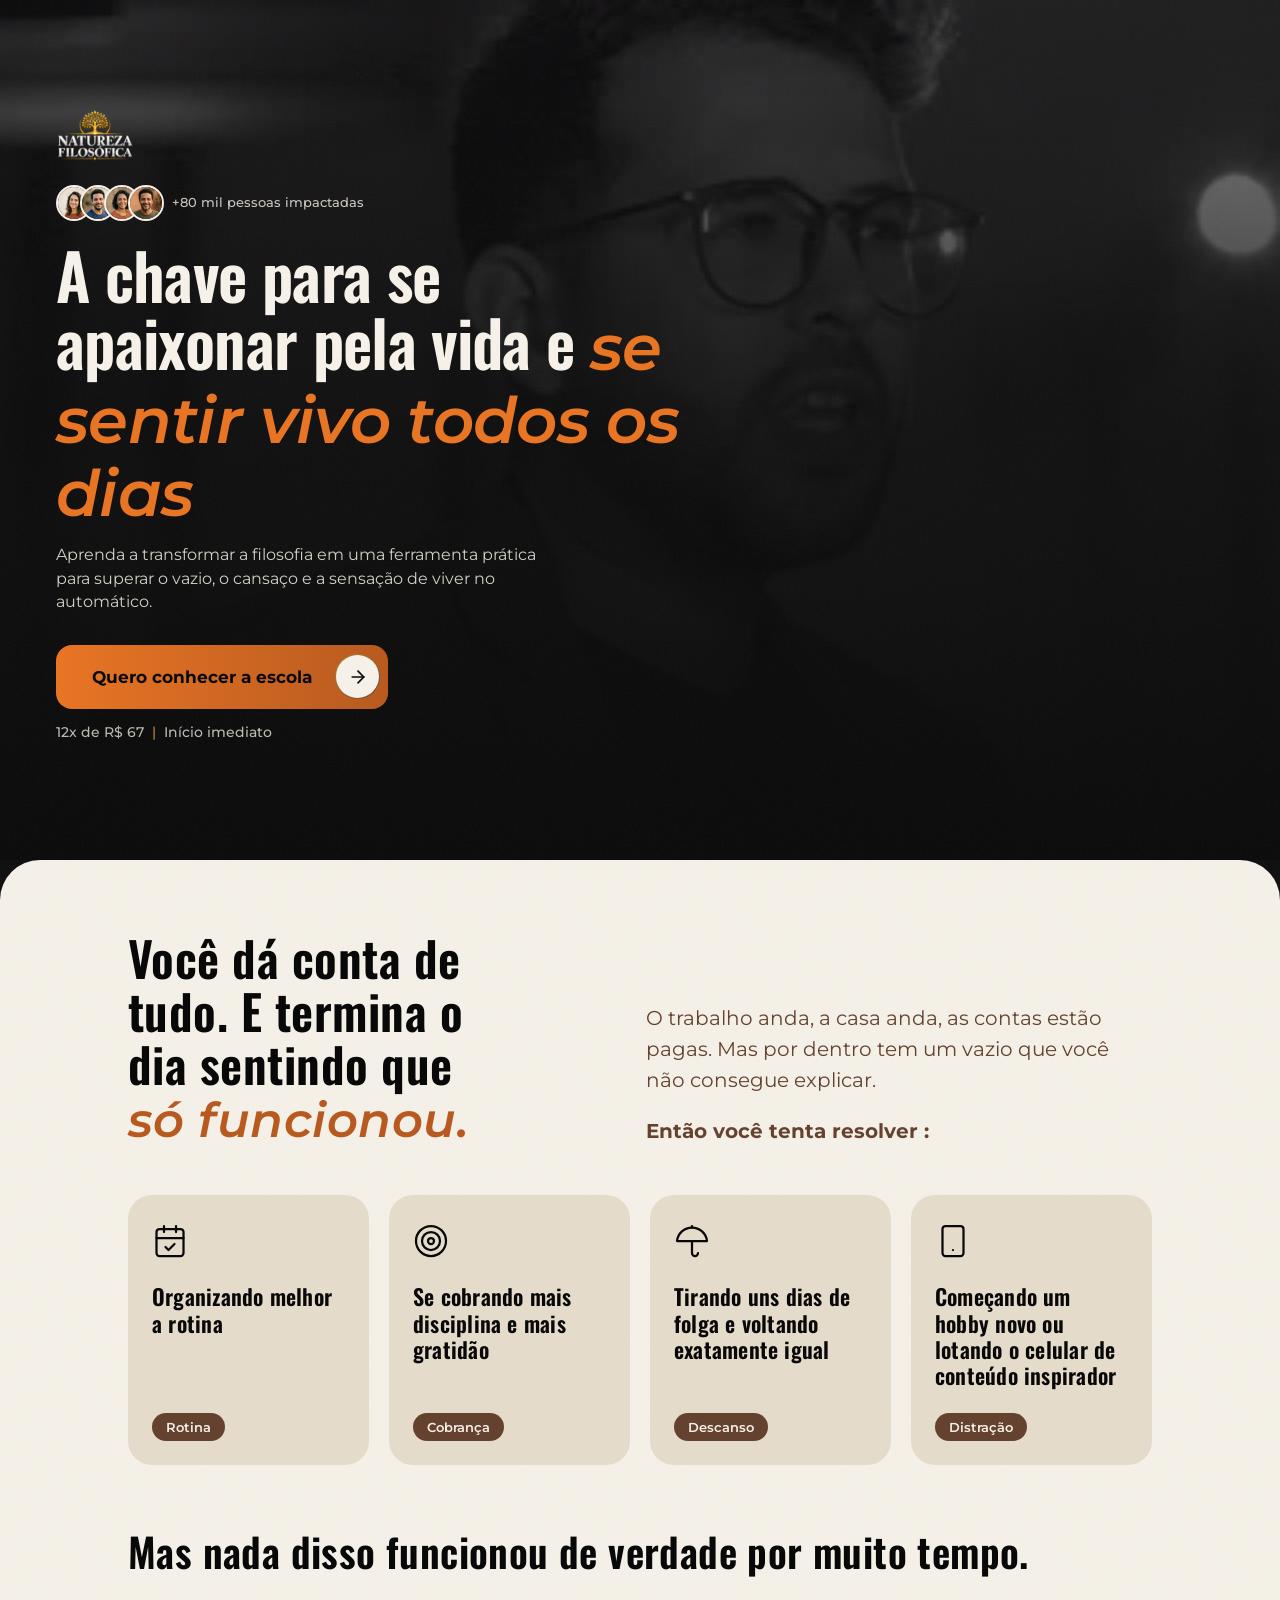
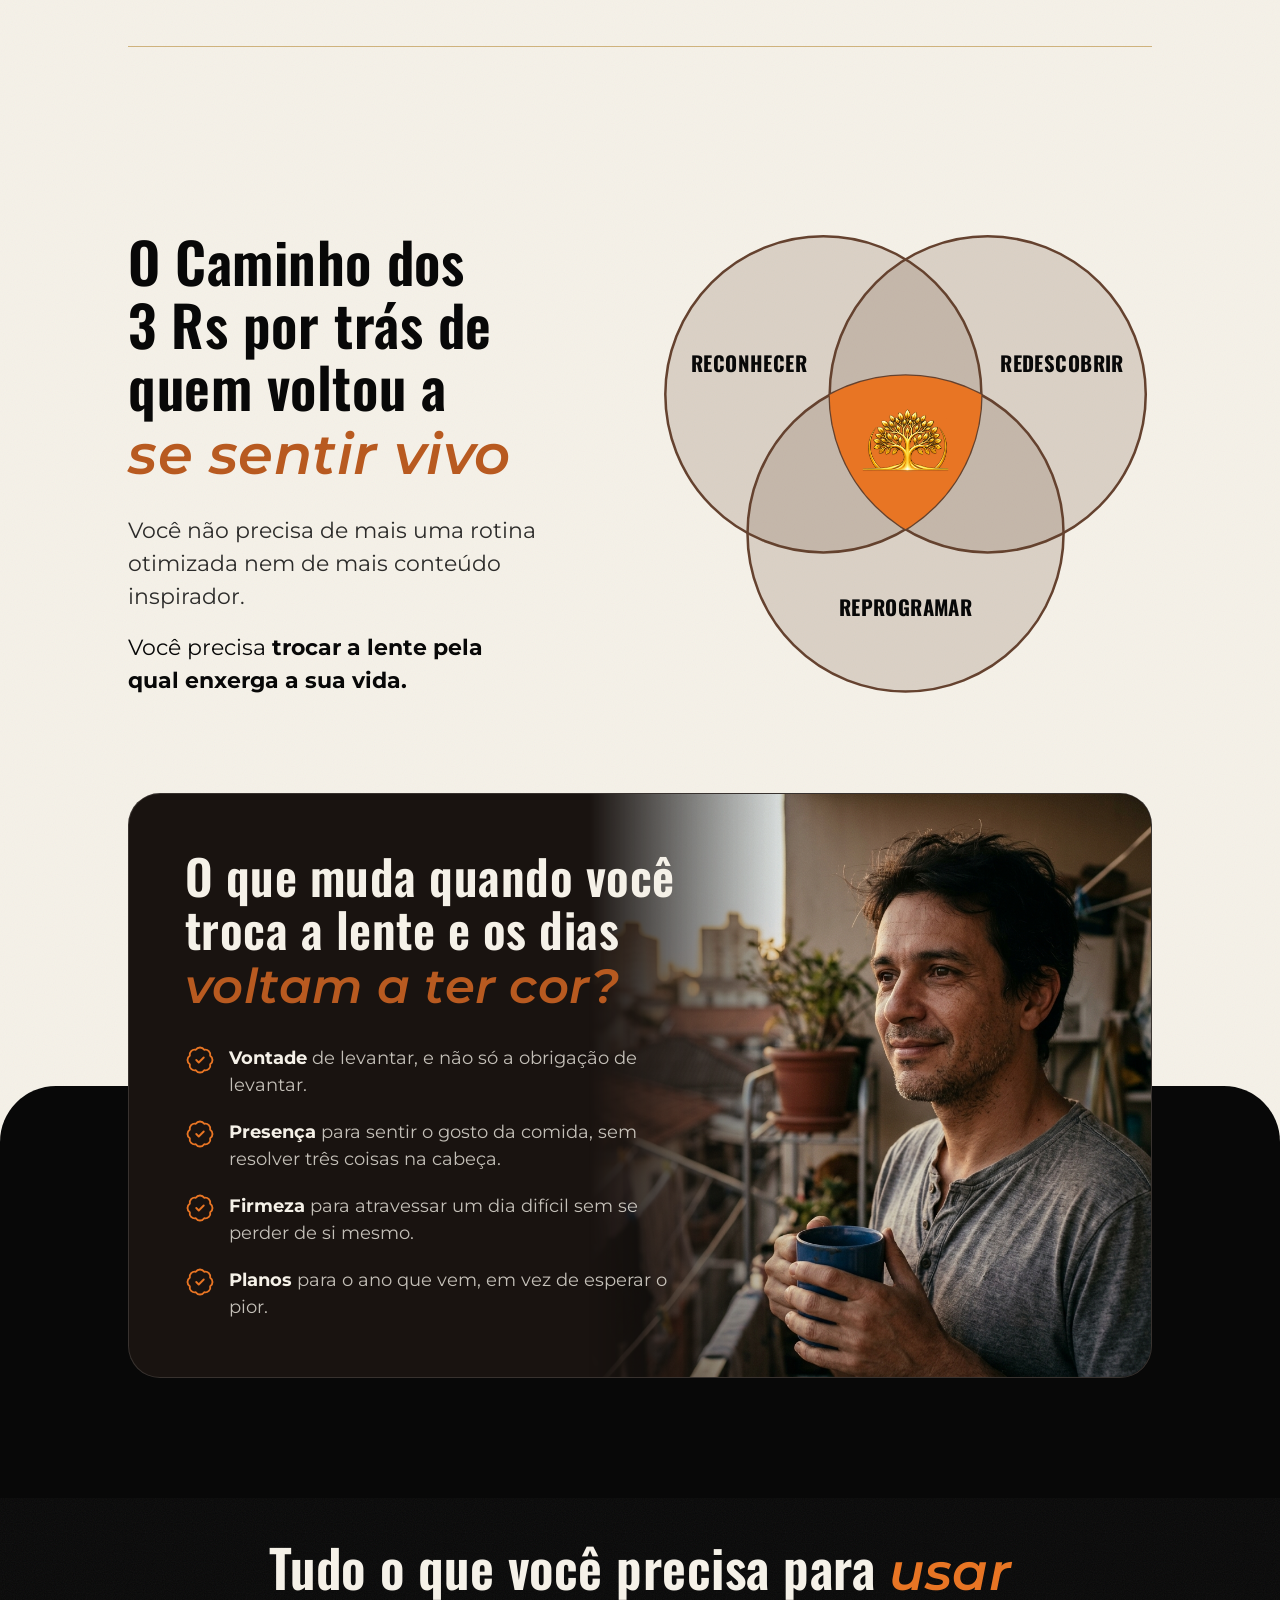
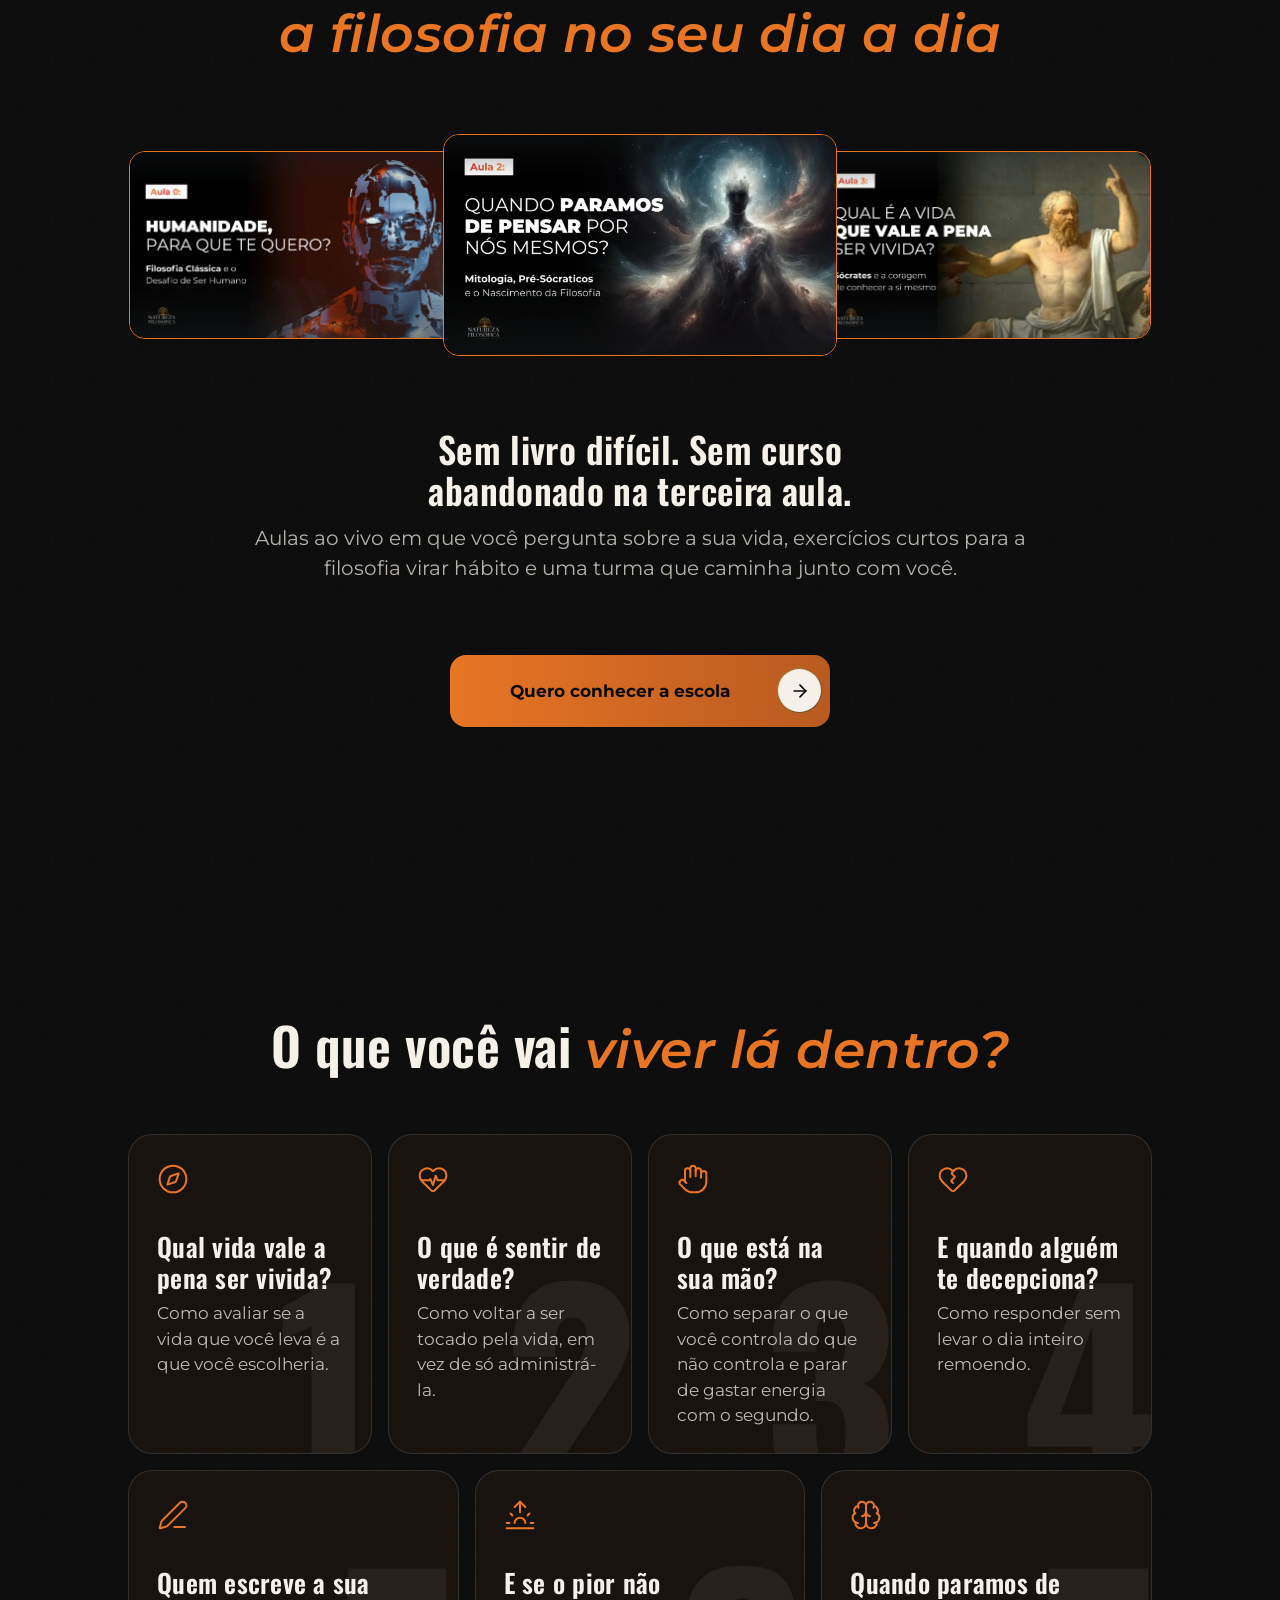
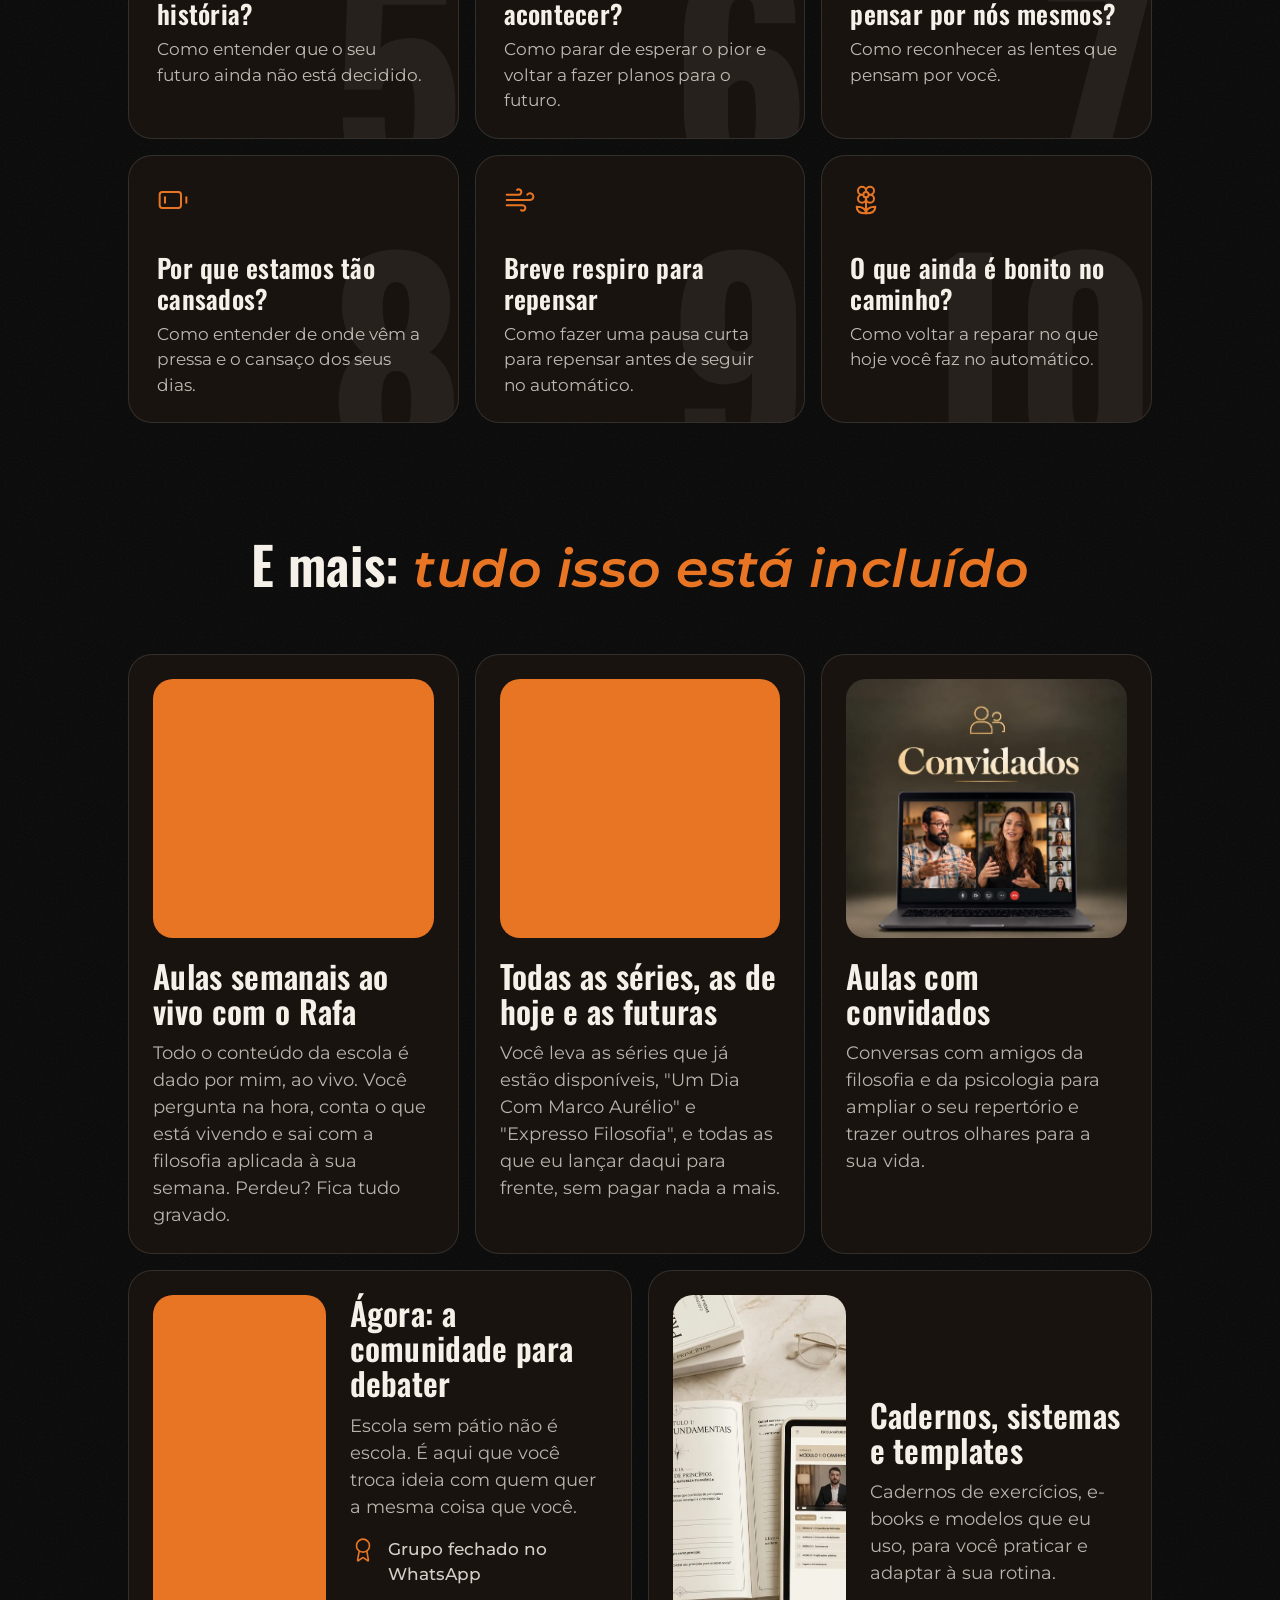
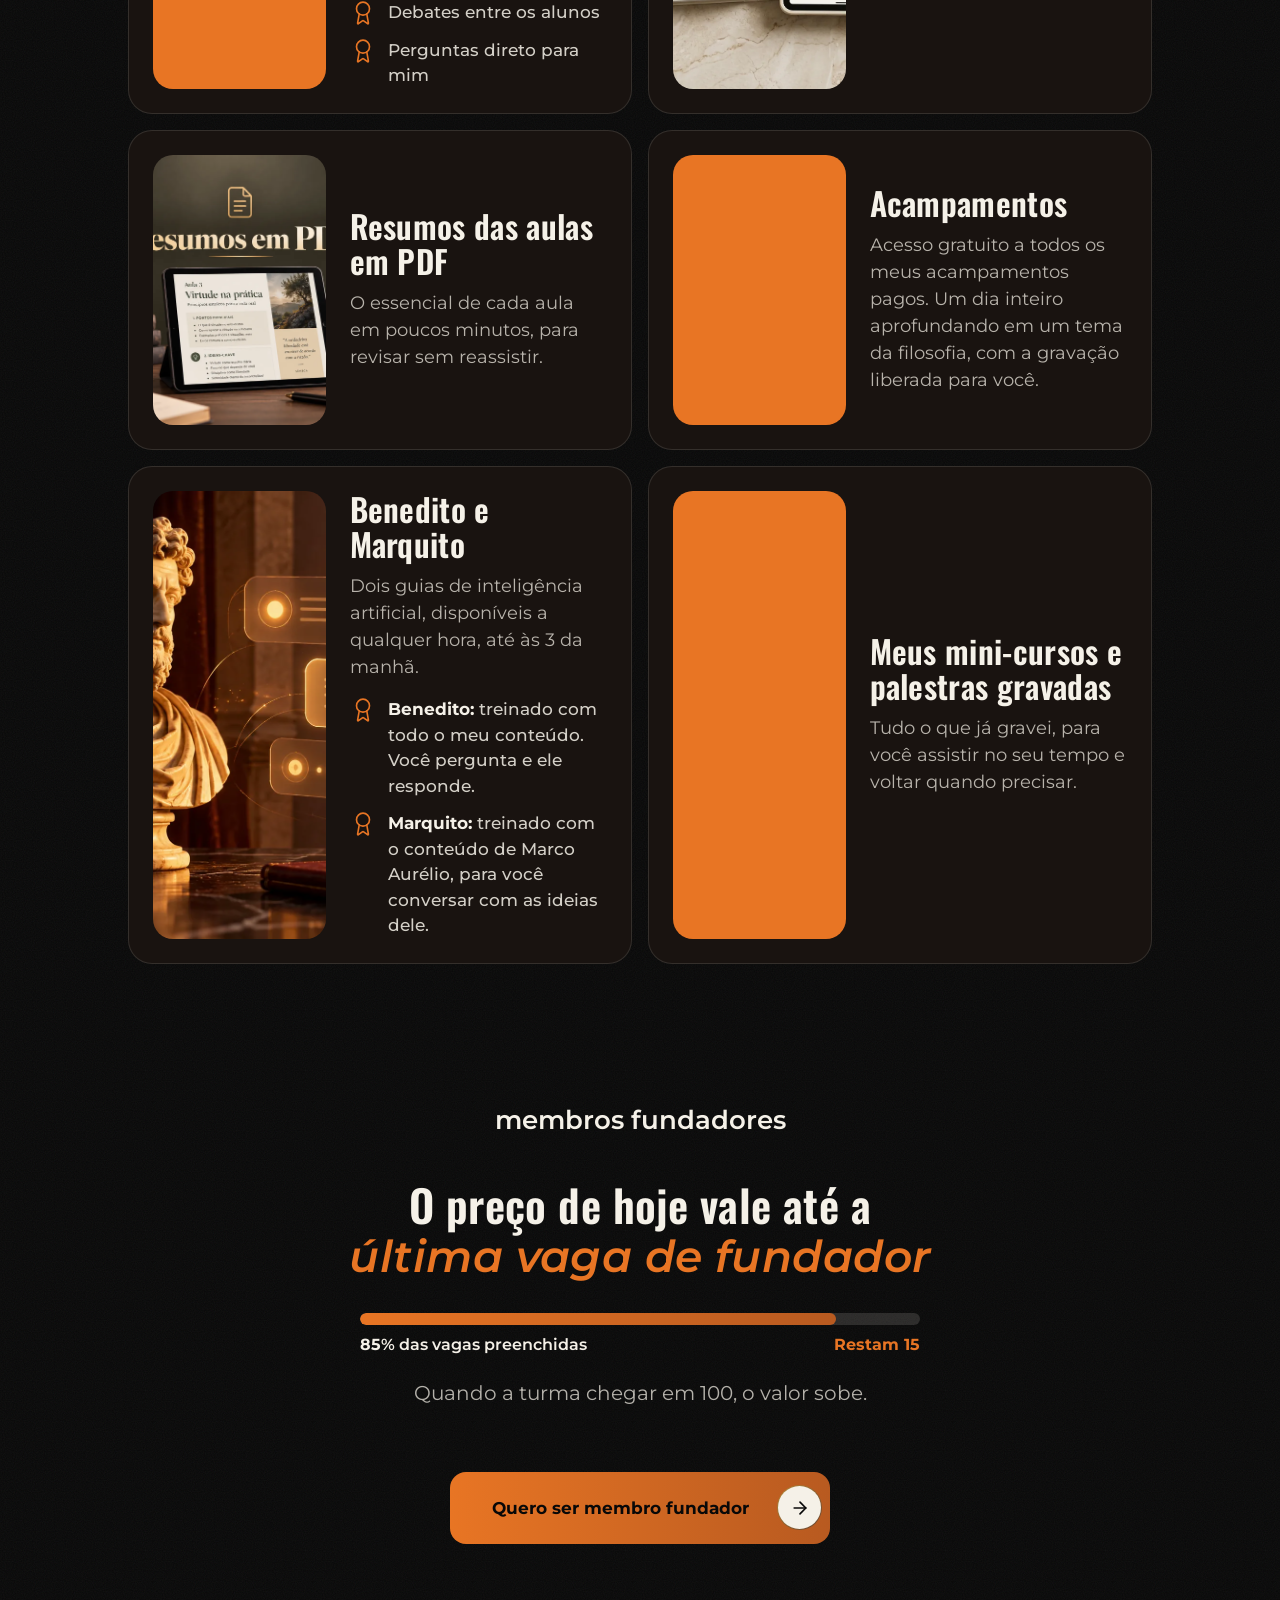
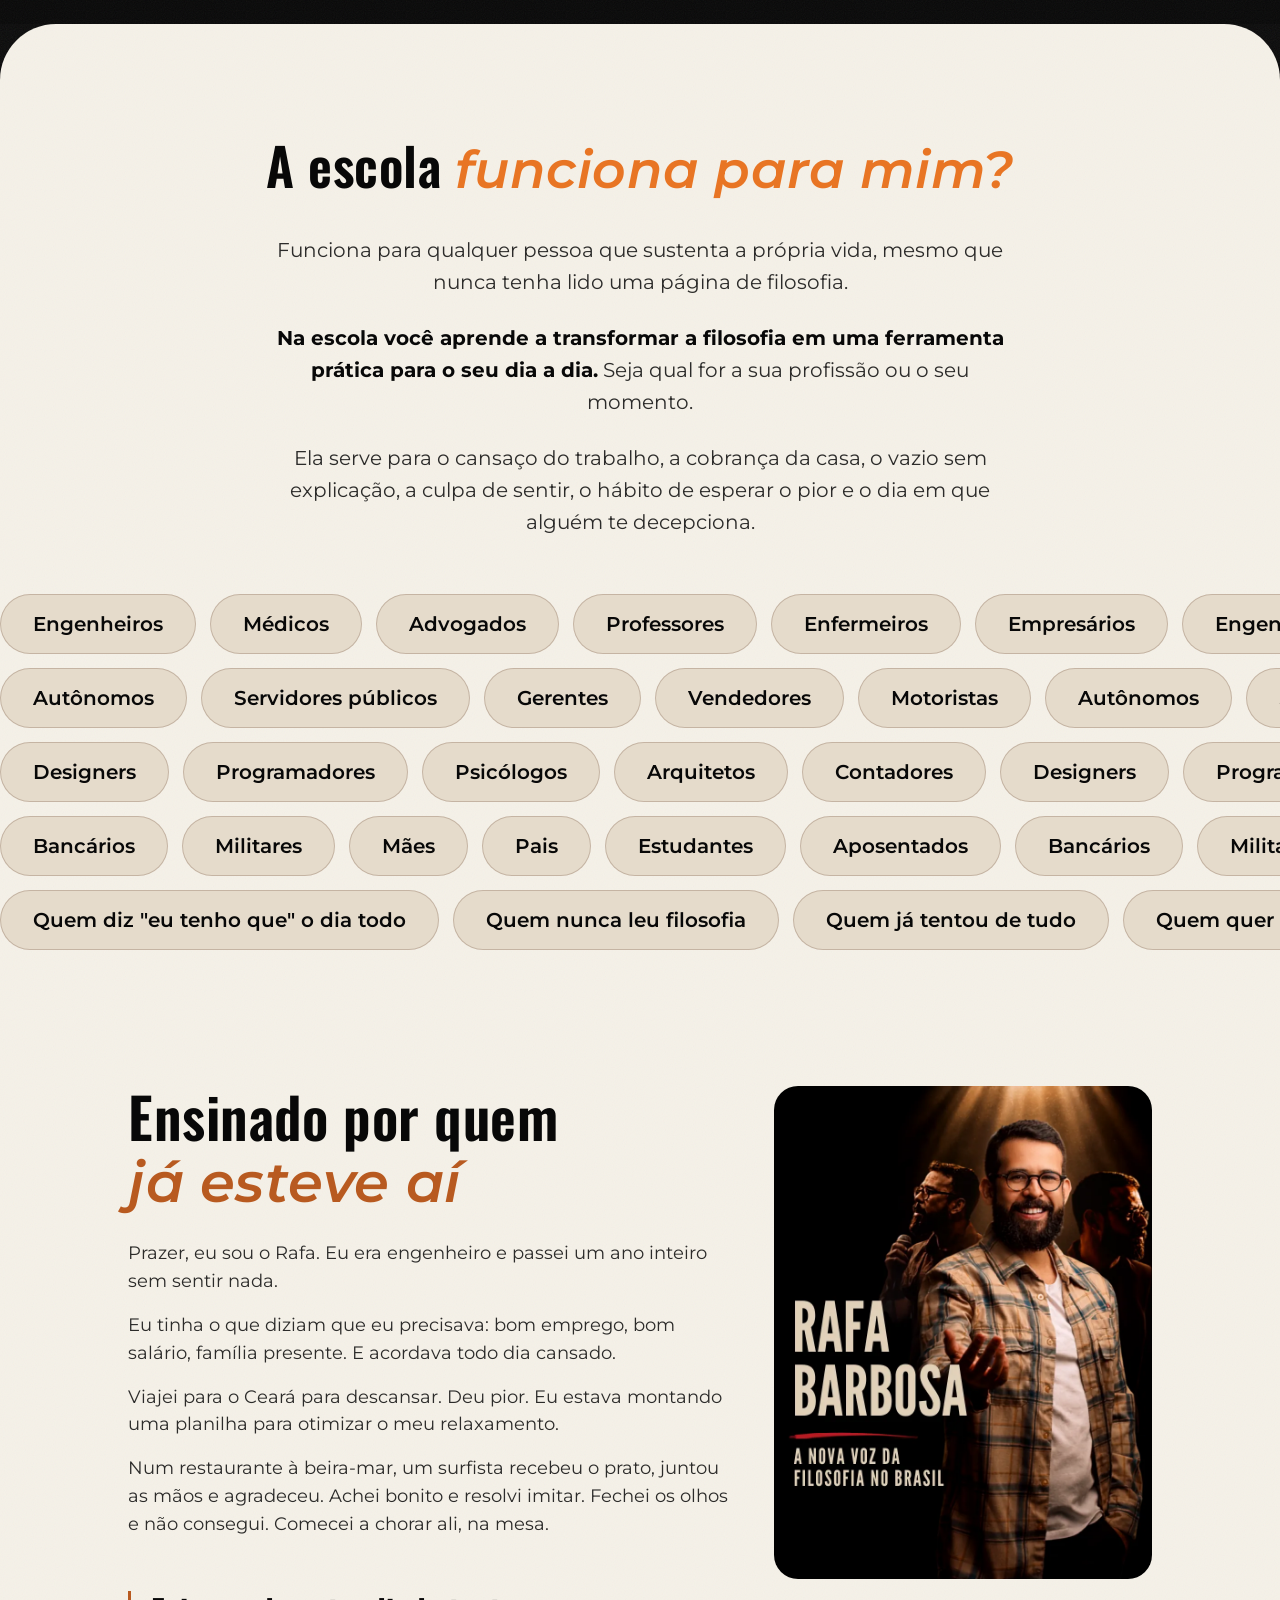
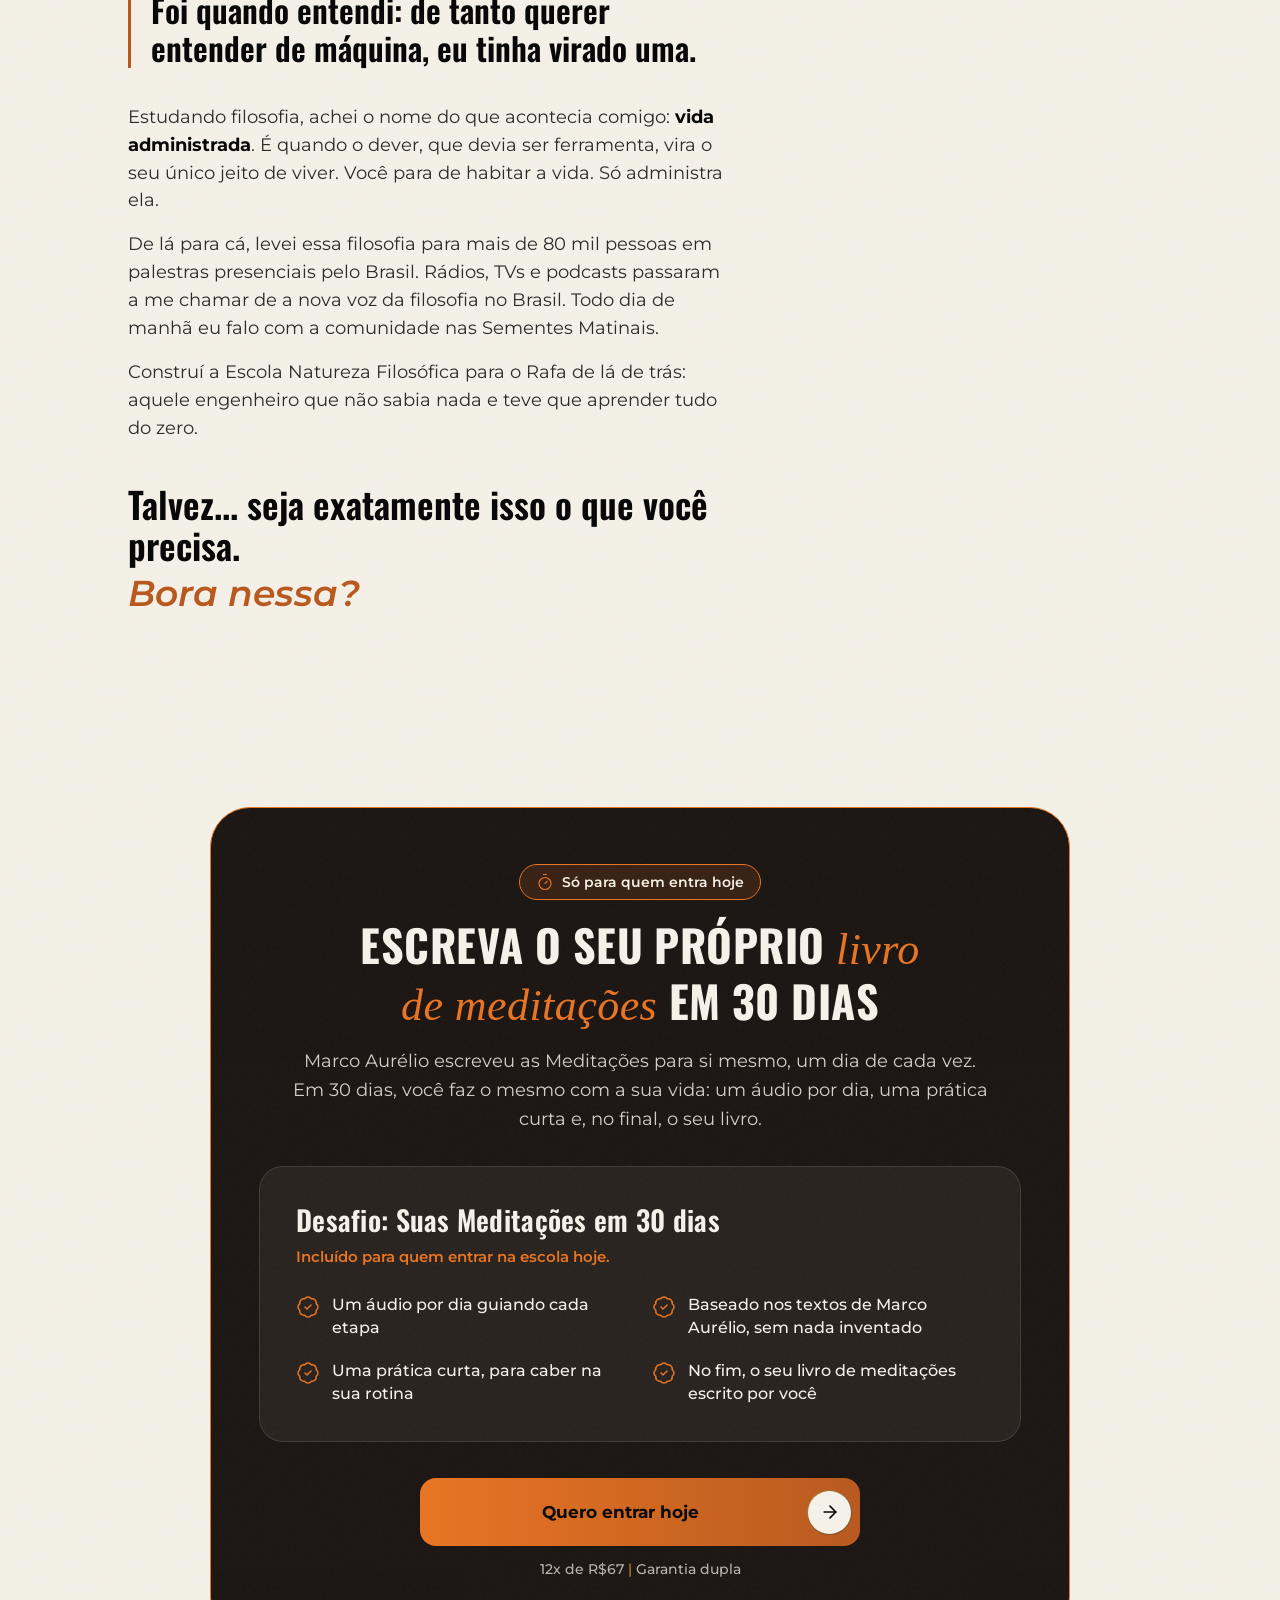
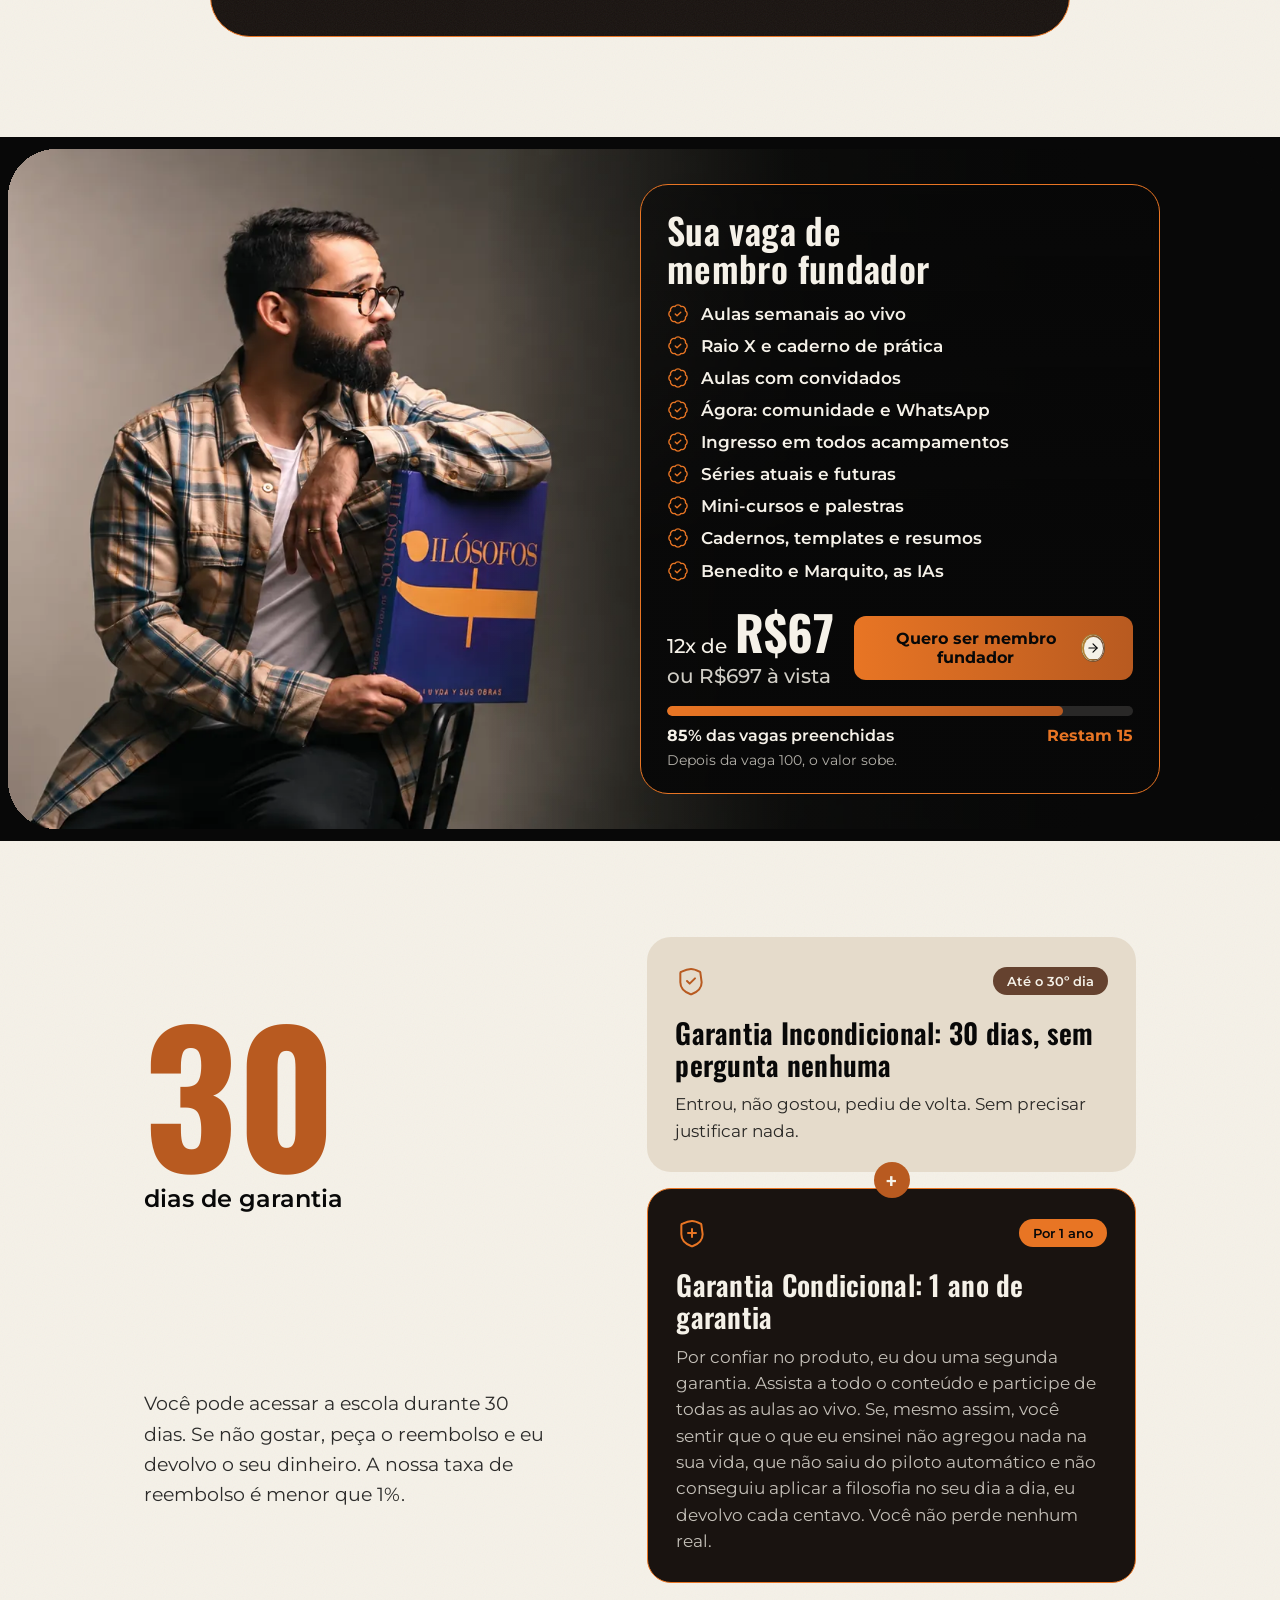
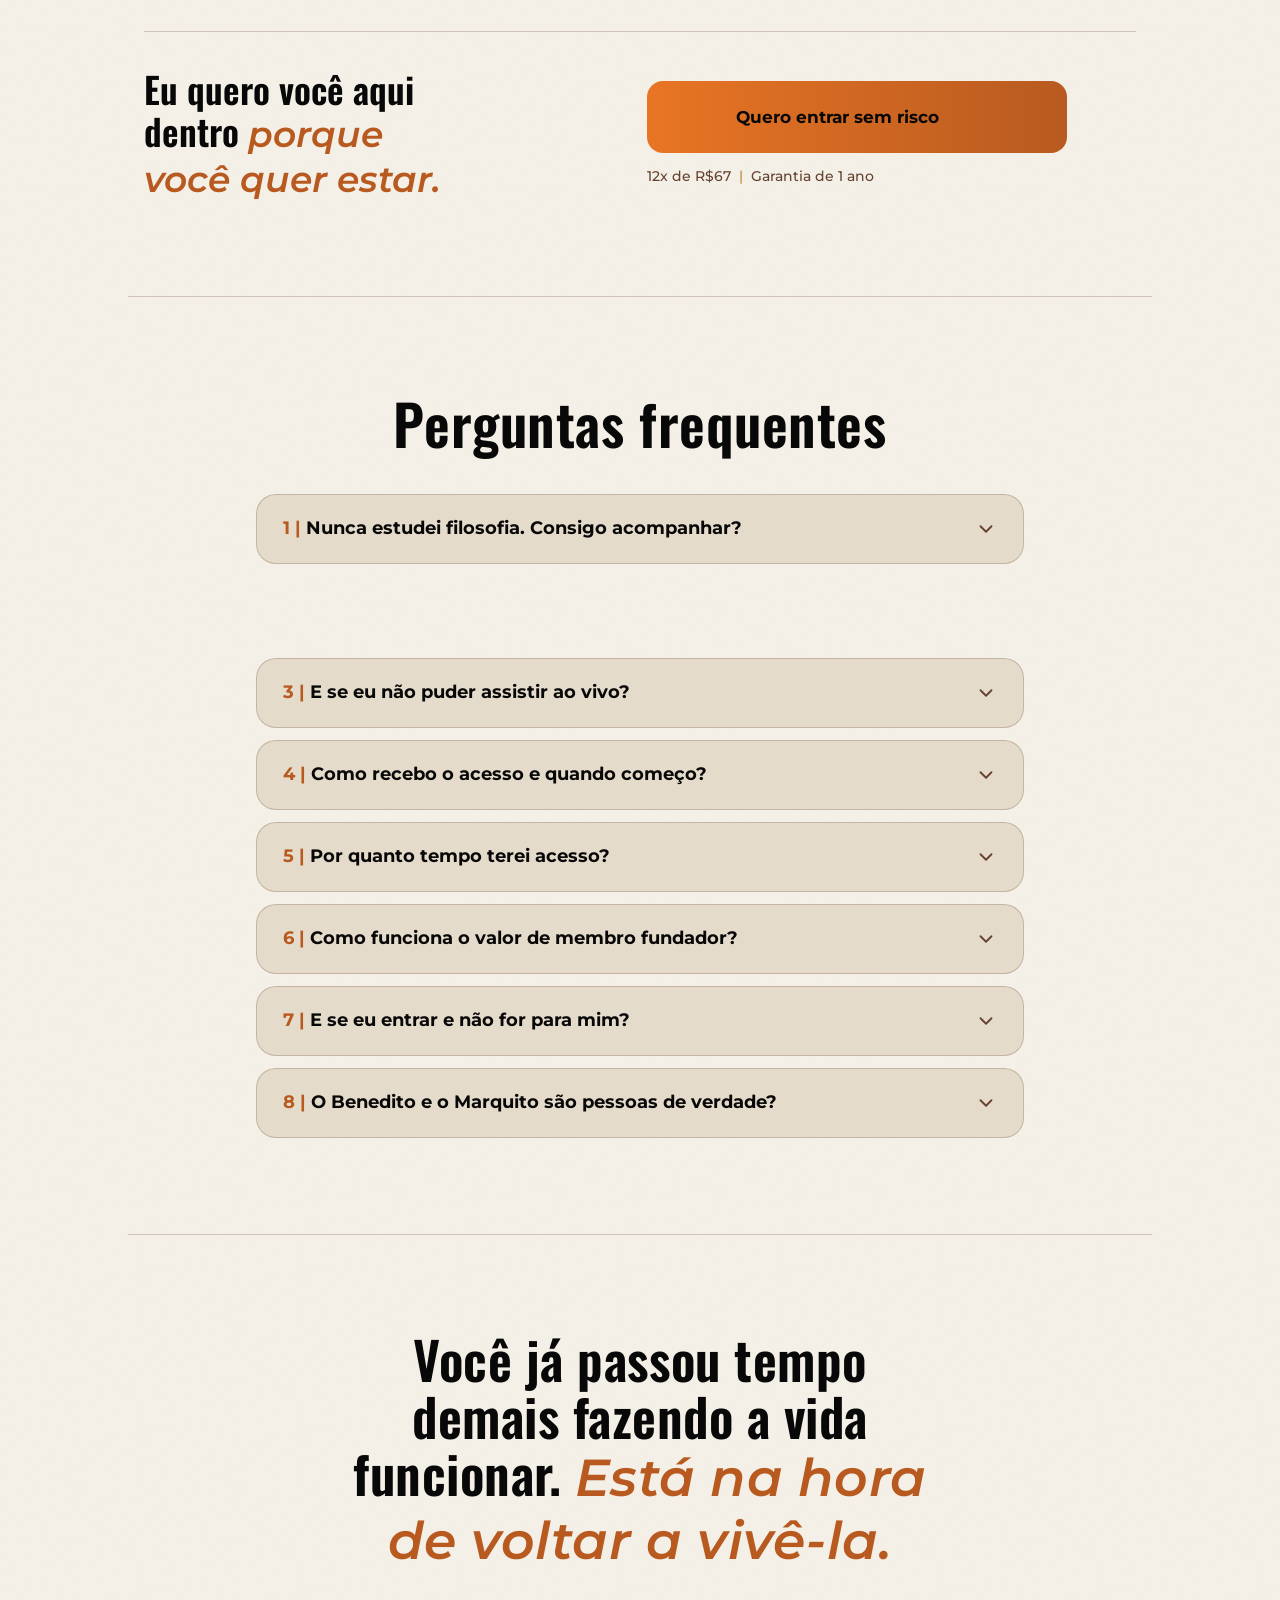
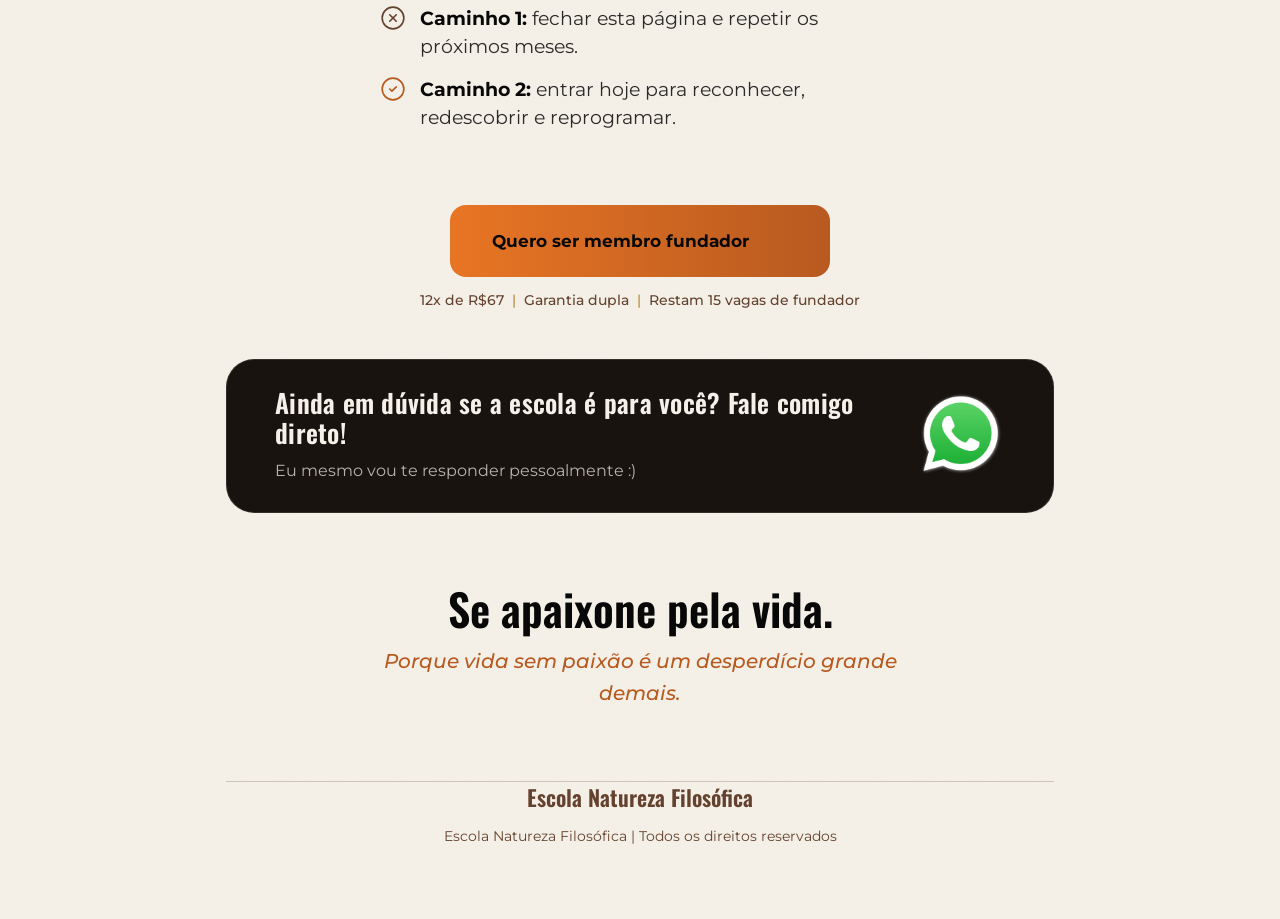
==== commit aa278b64: "Atualiza desafio (sem timer e sem brindes), vagas (85 vendidas / 15 restantes), garantia para 30 dia" ====
--- a/acampamento/index.html
+++ b/acampamento/index.html
@@ -78,7 +78,7 @@
           "name": "E se eu entrar e não for para mim?",
           "acceptedAnswer": {
             "@type": "Answer",
-            "text": "Você tem duas garantias. A primeira é de 15 dias: entre, participe dos encontros e, se não gostar, peça o reembolso, sem precisar justificar nada. A segunda é de 1 ano: se você assistir a todo o conteúdo e participar de todas as aulas ao vivo e, mesmo assim, sentir que não agregou nada na sua vida, eu devolvo cada centavo."
+            "text": "Você tem duas garantias. A primeira é de 30 dias: entre, participe dos encontros e, se não gostar, peça o reembolso, sem precisar justificar nada. A segunda é de 1 ano: se você assistir a todo o conteúdo e participar de todas as aulas ao vivo e, mesmo assim, sentir que não agregou nada na sua vida, eu devolvo cada centavo."
           }
         },
         {
@@ -930,209 +930,99 @@
             <div class="desafio-card-principal anim-desafio" style="--anim-delay: 0ms;">
                 <div class="ruido" style="opacity: 0.06;"></div>
                 <div class="desafio-card-conteudo">
-                    <!-- Linha 1: Grid no desktop (Esquerda: Desafio / Direita: Brindes) -->
-                    <div class="desafio-linha-1">
-                        <!-- Coluna Esquerda: Pílula, Título, Texto, Timer, Card do Desafio -->
-                        <div class="desafio-col-esq">
-                            <!-- 1. Pílula -->
-                            <div class="desafio-pilula anim-desafio-item" style="--anim-delay: 0ms;">
-                                <svg xmlns="http://www.w3.org/2000/svg" width="18" height="18" viewBox="0 0 24 24"
-                                    fill="none" stroke="#E87524" stroke-width="1.5" stroke-linecap="round"
-                                    stroke-linejoin="round" aria-hidden="true">
-                                    <line x1="10" x2="14" y1="2" y2="2"></line>
-                                    <line x1="12" x2="15" y1="14" y2="11"></line>
-                                    <circle cx="12" cy="14" r="8"></circle>
+                    <!-- 1. Pílula -->
+                    <div class="desafio-pilula anim-desafio-item" style="--anim-delay: 0ms;">
+                        <svg xmlns="http://www.w3.org/2000/svg" width="18" height="18" viewBox="0 0 24 24"
+                            fill="none" stroke="#E87524" stroke-width="1.5" stroke-linecap="round"
+                            stroke-linejoin="round" aria-hidden="true">
+                            <line x1="10" x2="14" y1="2" y2="2"></line>
+                            <line x1="12" x2="15" y1="14" y2="11"></line>
+                            <circle cx="12" cy="14" r="8"></circle>
+                        </svg>
+                        <span>Só para quem entra hoje</span>
+                    </div>
+
+                    <!-- 2. Título (h2) -->
+                    <h2 class="desafio-titulo anim-desafio-item" style="--anim-delay: 150ms;">
+                        Escreva o seu próprio <em>livro de meditações</em> em 30 dias
+                    </h2>
+
+                    <!-- 3. Texto -->
+                    <p class="desafio-desc anim-desafio-item" style="--anim-delay: 300ms;">
+                        Marco Aurélio escreveu as Meditações para si mesmo, um dia de cada vez. Em 30 dias, você
+                        faz o mesmo com a sua vida: um áudio por dia, uma prática curta e, no final, o seu
+                        livro.
+                    </p>
+
+                    <!-- 4. Card do Desafio -->
+                    <div class="desafio-card-box anim-desafio-item" style="--anim-delay: 450ms;">
+                        <h3 class="desafio-card-box-titulo">Desafio: Suas Meditações em 30 dias</h3>
+                        <p class="desafio-card-box-sub">Incluído para quem entrar na escola hoje.</p>
+                        <ul class="desafio-card-box-lista">
+                            <li class="desafio-card-box-item">
+                                <svg xmlns="http://www.w3.org/2000/svg" width="26" height="26"
+                                    viewBox="0 0 24 24" fill="none" stroke="#E87524" stroke-width="1.5"
+                                    stroke-linecap="round" stroke-linejoin="round" aria-hidden="true">
+                                    <path
+                                        d="M3.85 8.62a4 4 0 0 1 4.78-4.77 4 4 0 0 1 6.74 0 4 4 0 0 1 4.78 4.78 4 4 0 0 1 0 6.74 4 4 0 0 1-4.77 4.78 4 4 0 0 1-6.75 0 4 4 0 0 1-4.78-4.77 4 4 0 0 1 0-6.76Z">
+                                    </path>
+                                    <path d="m9 12 2 2 4-4"></path>
                                 </svg>
-                                <span>Só para quem entra hoje</span>
-                            </div>
-
-                            <!-- 2. Título (h2) -->
-                            <h2 class="desafio-titulo anim-desafio-item" style="--anim-delay: 150ms;">
-                                Escreva o seu próprio <em>livro de meditações</em> em 30 dias
-                            </h2>
-
-                            <!-- 3. Texto -->
-                            <p class="desafio-desc anim-desafio-item" style="--anim-delay: 300ms;">
-                                Marco Aurélio escreveu as Meditações para si mesmo, um dia de cada vez. Em 30 dias, você
-                                faz o mesmo com a sua vida: um áudio por dia, uma prática curta e, no final, o seu
-                                livro.
-                            </p>
-
-                            <!-- 4. Timer -->
-                            <div class="desafio-timer-bloco anim-desafio-item" style="--anim-delay: 450ms;" role="timer"
-                                aria-live="off" aria-label="Tempo restante da oferta de lançamento">
-                                <div class="desafio-timer-boxes">
-                                    <div class="desafio-timer-box">
-                                        <span class="desafio-timer-num" id="timer-horas">00</span>
-                                        <span class="desafio-timer-rotulo">horas</span>
-                                    </div>
-                                    <div class="desafio-timer-box">
-                                        <span class="desafio-timer-num" id="timer-minutos">00</span>
-                                        <span class="desafio-timer-rotulo">min</span>
-                                    </div>
-                                    <div class="desafio-timer-box">
-                                        <span class="desafio-timer-num" id="timer-segundos">00</span>
-                                        <span class="desafio-timer-rotulo">seg</span>
-                                    </div>
-                                </div>
-                                <div class="desafio-timer-fim-texto">
-                                    Termina quarta-feira às <span class="desafio-horario-fim"></span>
-                                </div>
-                            </div>
-
-                            <!-- 5. Card do Desafio -->
-                            <div class="desafio-card-box anim-desafio-item" style="--anim-delay: 600ms;">
-                                <h3 class="desafio-card-box-titulo">Desafio: Suas Meditações em 30 dias</h3>
-                                <p class="desafio-card-box-sub">Incluído para quem entrar na escola hoje.</p>
-                                <ul class="desafio-card-box-lista">
-                                    <li class="desafio-card-box-item">
-                                        <svg xmlns="http://www.w3.org/2000/svg" width="26" height="26"
-                                            viewBox="0 0 24 24" fill="none" stroke="#E87524" stroke-width="1.5"
-                                            stroke-linecap="round" stroke-linejoin="round" aria-hidden="true">
-                                            <path
-                                                d="M3.85 8.62a4 4 0 0 1 4.78-4.77 4 4 0 0 1 6.74 0 4 4 0 0 1 4.78 4.78 4 4 0 0 1 0 6.74 4 4 0 0 1-4.77 4.78 4 4 0 0 1-6.75 0 4 4 0 0 1-4.78-4.77 4 4 0 0 1 0-6.76Z">
-                                            </path>
-                                            <path d="m9 12 2 2 4-4"></path>
-                                        </svg>
-                                        <span>Um áudio por dia guiando cada etapa</span>
-                                    </li>
-                                    <li class="desafio-card-box-item">
-                                        <svg xmlns="http://www.w3.org/2000/svg" width="26" height="26"
-                                            viewBox="0 0 24 24" fill="none" stroke="#E87524" stroke-width="1.5"
-                                            stroke-linecap="round" stroke-linejoin="round" aria-hidden="true">
-                                            <path
-                                                d="M3.85 8.62a4 4 0 0 1 4.78-4.77 4 4 0 0 1 6.74 0 4 4 0 0 1 4.78 4.78 4 4 0 0 1 0 6.74 4 4 0 0 1-4.77 4.78 4 4 0 0 1-6.75 0 4 4 0 0 1-4.78-4.77 4 4 0 0 1 0-6.76Z">
-                                            </path>
-                                            <path d="m9 12 2 2 4-4"></path>
-                                        </svg>
-                                        <span>Baseado nos textos de Marco Aurélio, sem nada inventado</span>
-                                    </li>
-                                    <li class="desafio-card-box-item">
-                                        <svg xmlns="http://www.w3.org/2000/svg" width="26" height="26"
-                                            viewBox="0 0 24 24" fill="none" stroke="#E87524" stroke-width="1.5"
-                                            stroke-linecap="round" stroke-linejoin="round" aria-hidden="true">
-                                            <path
-                                                d="M3.85 8.62a4 4 0 0 1 4.78-4.77 4 4 0 0 1 6.74 0 4 4 0 0 1 4.78 4.78 4 4 0 0 1 0 6.74 4 4 0 0 1-4.77 4.78 4 4 0 0 1-6.75 0 4 4 0 0 1-4.78-4.77 4 4 0 0 1 0-6.76Z">
-                                            </path>
-                                            <path d="m9 12 2 2 4-4"></path>
-                                        </svg>
-                                        <span>Uma prática curta, para caber na sua rotina</span>
-                                    </li>
-                                    <li class="desafio-card-box-item">
-                                        <svg xmlns="http://www.w3.org/2000/svg" width="26" height="26"
-                                            viewBox="0 0 24 24" fill="none" stroke="#E87524" stroke-width="1.5"
-                                            stroke-linecap="round" stroke-linejoin="round" aria-hidden="true">
-                                            <path
-                                                d="M3.85 8.62a4 4 0 0 1 4.78-4.77 4 4 0 0 1 6.74 0 4 4 0 0 1 4.78 4.78 4 4 0 0 1 0 6.74 4 4 0 0 1-4.77 4.78 4 4 0 0 1-6.75 0 4 4 0 0 1-4.78-4.77 4 4 0 0 1 0-6.76Z">
-                                            </path>
-                                            <path d="m9 12 2 2 4-4"></path>
-                                        </svg>
-                                        <span>No fim, o seu livro de meditações escrito por você</span>
-                                    </li>
-                                </ul>
-                            </div>
-                        </div>
-
-                        <!-- Coluna Direita: Título dos Brindes e os 3 Cards de Brinde -->
-                        <div class="desafio-col-dir">
-                            <!-- 6. Título dos Brindes (h3) -->
-                            <h3 class="desafio-brindes-titulo anim-desafio-avulso" style="--anim-delay: 0ms;">
-                                E quem entra hoje ainda leva
-                            </h3>
-
-                            <!-- 7. Quatro Cards de Brinde -->
-                            <ul class="desafio-brindes-lista">
-                                <!-- Card 1: 2 anos de acesso -->
-                                <li class="desafio-brinde-card anim-desafio-avulso" id="brinde-card-acesso" style="--anim-delay: 80ms;">
-                                    <div class="desafio-brinde-topo">
-                                        <div class="desafio-brinde-icone">
-                                            <svg xmlns="http://www.w3.org/2000/svg" width="30" height="30" viewBox="0 0 24 24" fill="none" stroke="#E87524" stroke-width="1.5" stroke-linecap="round" stroke-linejoin="round" aria-hidden="true">
-                                                <path d="M8 2v4"></path>
-                                                <path d="M16 2v4"></path>
-                                                <rect width="18" height="18" x="3" y="4" rx="2"></rect>
-                                                <path d="M3 10h18"></path>
-                                                <path d="M10 16h4"></path>
-                                                <path d="M12 14v4"></path>
-                                            </svg>
-                                        </div>
-                                        <span class="desafio-brinde-tag">Para todo mundo que entrar hoje</span>
-                                    </div>
-                                    <h4 class="desafio-brinde-h4"><span class="var-anos-lancamento">2</span> anos de acesso, em vez de <span class="var-anos-padrao">1</span></h4>
-                                    <p class="desafio-brinde-desc">
-                                        Você fica com acesso a todo o conteúdo da escola pelo dobro do tempo, sem pagar nada a mais.
-                                    </p>
-                                </li>
-
-                                <!-- Card 2: Box estoico -->
-                                <li class="desafio-brinde-card anim-desafio-avulso" id="brinde-card-box" style="--anim-delay: 160ms;">
-                                    <div class="desafio-brinde-topo">
-                                        <div class="desafio-brinde-icone">
-                                            <svg xmlns="http://www.w3.org/2000/svg" width="30" height="30" viewBox="0 0 24 24" fill="none" stroke="#E87524" stroke-width="1.5" stroke-linecap="round" stroke-linejoin="round" aria-hidden="true">
-                                                <path d="m7.5 4.27 9 5.15"></path>
-                                                <path d="M21 8a2 2 0 0 0-1-1.73l-7-4a2 2 0 0 0-2 0l-7 4A2 2 0 0 0 3 8v8a2 2 0 0 0 1 1.73l7 4a2 2 0 0 0 2 0l7-4A2 2 0 0 0 21 16Z"></path>
-                                                <path d="m3.3 7 8.7 5 8.7-5"></path>
-                                                <path d="M12 22V12"></path>
-                                            </svg>
-                                        </div>
-                                        <span class="desafio-brinde-tag">Para os 5 primeiros</span>
-                                    </div>
-                                    <div class="desafio-brinde-img-wrap">
-                                        <img src="assets/brinde_box.jpg" alt="Box de filosofia estoica" class="desafio-brinde-img" loading="lazy" onerror="this.closest('.desafio-brinde-img-wrap').style.display='none';">
-                                    </div>
-                                    <h4 class="desafio-brinde-h4">Box de filosofia estoica</h4>
-                                    <p class="desafio-brinde-desc">Box Biblioteca Estoica, Grandes Mestres Vol. I: 4 livros físicos em casa</p>
-                                </li>
-
-                                <!-- Card 3: Livro do Rafa -->
-                                <li class="desafio-brinde-card anim-desafio-avulso" id="brinde-card-livro" style="--anim-delay: 240ms;">
-                                    <div class="desafio-brinde-topo">
-                                        <div class="desafio-brinde-icone">
-                                            <svg xmlns="http://www.w3.org/2000/svg" width="30" height="30" viewBox="0 0 24 24" fill="none" stroke="#E87524" stroke-width="1.5" stroke-linecap="round" stroke-linejoin="round" aria-hidden="true">
-                                                <path d="M2 3h6a4 4 0 0 1 4 4v14a3 3 0 0 0-3-3H2z"></path>
-                                                <path d="M22 3h-6a4 4 0 0 0-4 4v14a3 3 0 0 1 3-3h7z"></path>
-                                            </svg>
-                                        </div>
-                                        <span class="desafio-brinde-tag">Só 1 exemplar</span>
-                                    </div>
-                                    <div class="desafio-brinde-img-wrap">
-                                        <img src="assets/brinde_livro.jpg" alt="O livro Meditações do Rafa" class="desafio-brinde-img" loading="lazy" onerror="this.closest('.desafio-brinde-img-wrap').style.display='none';">
-                                    </div>
-                                    <h4 class="desafio-brinde-h4">O livro Meditações do Rafa</h4>
-                                    <p class="desafio-brinde-desc">
-                                        O exemplar que o Rafa usou, cheio de anotações dele. Existe um só, e vai para a primeira pessoa a entrar.
-                                    </p>
-                                </li>
-                            </ul>
-                        </div>
-                    </div>
-
-                    <!-- Linha 2: CTA (Botão, Microtexto, Letra Pequena) -->
-                    <div class="desafio-linha-2 anim-desafio-item" style="--anim-delay: 600ms;">
-                        <div class="desafio-col-esq-cta">
-                            <!-- 8. Botão Principal -->
-                            <a href="https://checkout.thebank.com.br/pt-BR/7517299358646747136?cc=BR"
-                                class="btn-principal desafio-btn var-link-checkout" aria-label="Quero entrar hoje">
-                                <span>Quero entrar hoje</span>
-                                <span class="btn-icon">
-                                    <svg viewBox="0 0 24 24" fill="none" stroke="currentColor" stroke-width="2"
-                                        stroke-linecap="round" stroke-linejoin="round" aria-hidden="true">
-                                        <line x1="5" y1="12" x2="19" y2="12"></line>
-                                        <polyline points="12 5 19 12 12 19"></polyline>
-                                    </svg>
-                                </span>
-                            </a>
-                        </div>
-                        <div class="desafio-col-dir-cta">
-                            <!-- 9. Microtexto -->
-                            <p class="desafio-microtexto">
-                                Termina quarta-feira às <span class="desafio-horario-fim"></span><span
-                                    class="desafio-divisor-pipe">|</span><span class="desafio-var-parcelas">12</span>x
-                                de R$<span class="desafio-var-valor-parcela">67</span><span
-                                    class="desafio-divisor-pipe">|</span>Garantia dupla
-                            </p>
-                            <!-- 10. Letra Pequena -->
-                            <p class="desafio-letra-pequena" id="desafio-regras-brindes"></p>
-                        </div>
+                                <span>Um áudio por dia guiando cada etapa</span>
+                            </li>
+                            <li class="desafio-card-box-item">
+                                <svg xmlns="http://www.w3.org/2000/svg" width="26" height="26"
+                                    viewBox="0 0 24 24" fill="none" stroke="#E87524" stroke-width="1.5"
+                                    stroke-linecap="round" stroke-linejoin="round" aria-hidden="true">
+                                    <path
+                                        d="M3.85 8.62a4 4 0 0 1 4.78-4.77 4 4 0 0 1 6.74 0 4 4 0 0 1 4.78 4.78 4 4 0 0 1 0 6.74 4 4 0 0 1-4.77 4.78 4 4 0 0 1-6.75 0 4 4 0 0 1-4.78-4.77 4 4 0 0 1 0-6.76Z">
+                                    </path>
+                                    <path d="m9 12 2 2 4-4"></path>
+                                </svg>
+                                <span>Baseado nos textos de Marco Aurélio, sem nada inventado</span>
+                            </li>
+                            <li class="desafio-card-box-item">
+                                <svg xmlns="http://www.w3.org/2000/svg" width="26" height="26"
+                                    viewBox="0 0 24 24" fill="none" stroke="#E87524" stroke-width="1.5"
+                                    stroke-linecap="round" stroke-linejoin="round" aria-hidden="true">
+                                    <path
+                                        d="M3.85 8.62a4 4 0 0 1 4.78-4.77 4 4 0 0 1 6.74 0 4 4 0 0 1 4.78 4.78 4 4 0 0 1 0 6.74 4 4 0 0 1-4.77 4.78 4 4 0 0 1-6.75 0 4 4 0 0 1-4.78-4.77 4 4 0 0 1 0-6.76Z">
+                                    </path>
+                                    <path d="m9 12 2 2 4-4"></path>
+                                </svg>
+                                <span>Uma prática curta, para caber na sua rotina</span>
+                            </li>
+                            <li class="desafio-card-box-item">
+                                <svg xmlns="http://www.w3.org/2000/svg" width="26" height="26"
+                                    viewBox="0 0 24 24" fill="none" stroke="#E87524" stroke-width="1.5"
+                                    stroke-linecap="round" stroke-linejoin="round" aria-hidden="true">
+                                    <path
+                                        d="M3.85 8.62a4 4 0 0 1 4.78-4.77 4 4 0 0 1 6.74 0 4 4 0 0 1 4.78 4.78 4 4 0 0 1 0 6.74 4 4 0 0 1-4.77 4.78 4 4 0 0 1-6.75 0 4 4 0 0 1-4.78-4.77 4 4 0 0 1 0-6.76Z">
+                                    </path>
+                                    <path d="m9 12 2 2 4-4"></path>
+                                </svg>
+                                <span>No fim, o seu livro de meditações escrito por você</span>
+                            </li>
+                        </ul>
+                    </div>
+
+                    <!-- 5. CTA Bloco -->
+                    <div class="desafio-cta-bloco anim-desafio-item" style="--anim-delay: 600ms;">
+                        <a href="https://checkout.thebank.com.br/pt-BR/7517299358646747136?cc=BR"
+                            class="btn-principal desafio-btn var-link-checkout" aria-label="Quero entrar hoje">
+                            <span>Quero entrar hoje</span>
+                            <span class="btn-icon">
+                                <svg viewBox="0 0 24 24" fill="none" stroke="currentColor" stroke-width="2"
+                                    stroke-linecap="round" stroke-linejoin="round" aria-hidden="true">
+                                    <line x1="5" y1="12" x2="19" y2="12"></line>
+                                    <polyline points="12 5 19 12 12 19"></polyline>
+                                </svg>
+                            </span>
+                        </a>
+                        <p class="desafio-microtexto">
+                            <span class="var-parcelas">12</span>x de R$<span class="var-valor-parcela">67</span><span
+                                class="desafio-divisor-pipe">|</span>Garantia dupla
+                        </p>
                     </div>
                 </div>
             </div>
@@ -1309,14 +1199,14 @@
                 <!-- Coluna Esquerda: Texto -->
                 <div class="garantia-texto-esq">
                     <p class="garantia-numero-bloco anim-garantia">
-                        <span class="garantia-numero var-dias-garantia">15</span>
+                        <span class="garantia-numero var-dias-garantia">30</span>
                         <span class="garantia-dias-texto">dias de garantia</span>
                     </p>
                     <h2 class="garantia-h2 anim-garantia">
                         O risco <em>não é seu</em>
                     </h2>
                     <p class="garantia-abertura anim-garantia">
-                        Você pode acessar a escola durante <span class="var-dias-garantia">15</span> dias. Se não
+                        Você pode acessar a escola durante <span class="var-dias-garantia">30</span> dias. Se não
                         gostar, peça o
                         reembolso e eu devolvo o seu dinheiro. A nossa taxa de reembolso é menor que 1%.
                     </p>
@@ -1335,10 +1225,10 @@
                                     d="M20 13c0 5-3.5 7.5-7.66 8.95a1 1 0 0 1-.67-.01C7.5 20.5 4 18 4 13V6a1 1 0 0 1 1-1c2-1 4-2 7-2 2.15 0 4.2.91 6.3 1.94a.9.9 0 0 1 .7.85Z" />
                                 <path d="m9 12 2 2 4-4" />
                             </svg>
-                            <span class="garantia-tag tag-lei">Até o <span class="var-dias-garantia-lei">15</span>º
+                            <span class="garantia-tag tag-lei">Até o <span class="var-dias-garantia-lei">30</span>º
                                 dia</span>
                         </div>
-                        <h3>Garantia Incondicional: <span class="var-dias-garantia-lei">15</span> dias, sem pergunta
+                        <h3>Garantia Incondicional: <span class="var-dias-garantia-lei">30</span> dias, sem pergunta
                             nenhuma</h3>
                         <p>Entrou, não gostou, pediu de volta. Sem precisar justificar nada.</p>
                     </div>
@@ -1530,7 +1420,7 @@
                     </button>
                     <div class="faq-panel-wrapper">
                         <div class="faq-panel" id="faq-painel-7" role="region" aria-labelledby="faq-btn-7">
-                            <p>Você tem duas garantias. A primeira é de <span class="var-dias-garantia">15</span> dias:
+                            <p>Você tem duas garantias. A primeira é de <span class="var-dias-garantia">30</span> dias:
                                 entre, participe dos encontros e, se não gostar, peça o reembolso, sem precisar
                                 justificar nada. A segunda é de <span class="var-anos-garantia-2">1</span> ano: se você
                                 assistir a todo o conteúdo e participar de todas as aulas ao vivo e, mesmo assim, sentir
@@ -1607,7 +1497,7 @@
             <p class="final-microtexto anim-final" style="--anim-delay: 7.42;">
                 <span class="var-parcelas">12</span>x de R$<span class="var-valor-parcela">67</span> <span
                     class="final-sep">|</span> Garantia dupla <span class="final-sep">|</span> Restam <span
-                    class="var-vagas-restantes">40</span> vagas de fundador
+                    class="var-vagas-restantes">15</span> vagas de fundador
             </p>
 
             <!-- Card do WhatsApp -->
@@ -1651,7 +1541,6 @@
     </section>
 
     <script src="../oficial/script.js"></script>
-    <script src="desafio.js"></script>
 </body>
 
 </html>
--- a/acampamento/desafio.css
+++ b/acampamento/desafio.css
@@ -1,19 +1,18 @@
 /* ==========================================================================
-   10B. SEÇÃO DESAFIO DE LANÇAMENTO
-   Cores, fontes e componentes rigorosamente baseados no design.md
+   10B. SEÇÃO DESAFIO: SUAS MEDITAÇÕES EM 30 DIAS
    ========================================================================== */
 
 .desafio-sec {
   background-color: #F5F1E8;
   position: relative;
   box-sizing: border-box;
-  padding: 56px 16px 96px;
+  padding: 56px 16px 80px;
   overflow: hidden;
 }
 
 @media (min-width: 1024px) {
   .desafio-sec {
-    padding: 72px clamp(24px, 10vw, 200px) 120px;
+    padding: 72px clamp(24px, 8vw, 160px) 100px;
   }
 }
 
@@ -26,23 +25,24 @@
   box-sizing: border-box;
 }
 
-/* Card Principal (o conteúdo todo vive dentro dele) */
+/* Card Principal */
 .desafio-card-principal {
   background-color: #191310;
   border: 1px solid #E87524;
   border-radius: 32px;
-  box-shadow: none;
-  padding: 24px;
-  width: 100%;
+  padding: 36px 20px;
+  width: 100%;
+  max-width: 860px;
+  margin: 0 auto;
   box-sizing: border-box;
   position: relative;
   overflow: hidden;
 }
 
-@media (min-width: 1024px) {
+@media (min-width: 768px) {
   .desafio-card-principal {
     border-radius: 40px;
-    padding: 48px;
+    padding: 56px 48px;
   }
 }
 
@@ -59,29 +59,10 @@
   position: relative;
   z-index: 1;
   width: 100%;
-}
-
-/* Layout Linha 1: Mobile First (coluna única) */
-.desafio-linha-1 {
-  display: flex;
-  flex-direction: column;
-  width: 100%;
-}
-
-.desafio-col-esq {
   display: flex;
   flex-direction: column;
   align-items: center;
   text-align: center;
-  width: 100%;
-}
-
-.desafio-col-dir {
-  display: flex;
-  flex-direction: column;
-  align-items: stretch;
-  text-align: left;
-  width: 100%;
 }
 
 /* 1. Pílula */
@@ -99,120 +80,81 @@
   font-size: 14px;
   color: #F5F1E8;
   margin-bottom: 20px;
-  box-sizing: border-box;
-}
-
-.desafio-pilula svg {
-  flex-shrink: 0;
 }
 
 /* 2. Título (h2) */
 .desafio-titulo {
   font-family: 'Oswald', sans-serif;
-  font-weight: 600;
+  font-weight: 700;
   font-size: 32px;
-  line-height: 1.1;
-  color: #F5F1E8;
-  text-wrap: balance;
-  text-align: center;
-  margin: 0 0 20px 0;
+  line-height: 1.15;
+  color: #F5F1E8;
+  text-transform: uppercase;
+  margin: 0 0 16px 0;
+  max-width: 24ch;
+}
+
+@media (min-width: 768px) {
+  .desafio-titulo {
+    font-size: 44px;
+  }
 }
 
 .desafio-titulo em {
-  font-family: 'Montserrat', sans-serif;
+  font-family: 'Playfair Display', serif;
   font-style: italic;
-  font-weight: 600;
+  font-weight: 400;
+  text-transform: none;
   color: #E87524;
 }
 
-/* 3. Texto */
+/* 3. Texto Descritivo */
 .desafio-desc {
   font-family: 'Montserrat', sans-serif;
   font-weight: 400;
-  font-size: 17px;
+  font-size: 16px;
   line-height: 1.6;
-  color: rgba(245, 241, 232, 0.78);
-  max-width: 36ch;
-  text-align: center;
-  margin: 0 auto 28px auto;
-}
-
-/* 4. Timer */
-.desafio-timer-bloco {
-  display: flex;
-  flex-direction: column;
-  align-items: center;
-  margin-bottom: 28px;
-  width: 100%;
-}
-
-.desafio-timer-boxes {
-  display: flex;
-  justify-content: center;
-  gap: 10px;
-}
-
-.desafio-timer-box {
-  background-color: #080808;
-  border: 1px solid rgba(245, 241, 232, 0.12);
-  border-radius: 14px;
-  width: 72px;
-  padding: 12px 0;
-  text-align: center;
-  display: flex;
-  flex-direction: column;
-  align-items: center;
-  justify-content: center;
-  box-sizing: border-box;
-}
-
-.desafio-timer-num {
-  font-family: 'Oswald', sans-serif;
-  font-weight: 700;
-  font-size: 40px;
-  line-height: 1;
-  color: #E87524;
-  font-variant-numeric: tabular-nums;
-  display: block;
-}
-
-.desafio-timer-rotulo {
-  font-family: 'Montserrat', sans-serif;
-  font-weight: 500;
-  font-size: 12px;
-  color: rgba(245, 241, 232, 0.72);
-  margin-top: 4px;
-  display: block;
-}
-
-.desafio-timer-fim-texto {
-  font-family: 'Montserrat', sans-serif;
-  font-weight: 500;
-  font-size: 15px;
-  color: rgba(245, 241, 232, 0.72);
-  margin-top: 12px;
-  text-align: center;
-}
-
-/* 5. Card do Desafio */
+  color: rgba(245, 241, 232, 0.85);
+  margin: 0 0 32px 0;
+  max-width: 58ch;
+}
+
+@media (min-width: 768px) {
+  .desafio-desc {
+    font-size: 18px;
+  }
+}
+
+/* 4. Card do Desafio */
 .desafio-card-box {
   background-color: rgba(245, 241, 232, 0.06);
   border: 1px solid rgba(245, 241, 232, 0.12);
   border-radius: 24px;
-  padding: 24px;
+  padding: 28px 20px;
   text-align: left;
   width: 100%;
   box-sizing: border-box;
-  margin-bottom: 0;
+}
+
+@media (min-width: 768px) {
+  .desafio-card-box {
+    padding: 36px 36px;
+  }
 }
 
 .desafio-card-box-titulo {
   font-family: 'Oswald', sans-serif;
   font-weight: 600;
   font-size: 24px;
-  line-height: 1.15;
+  line-height: 1.2;
   color: #F5F1E8;
   margin: 0;
+}
+
+@media (min-width: 768px) {
+  .desafio-card-box-titulo {
+    font-size: 28px;
+  }
 }
 
 .desafio-card-box-sub {
@@ -226,10 +168,17 @@
 .desafio-card-box-lista {
   list-style: none;
   padding: 0;
-  margin: 18px 0 0 0;
-  display: flex;
-  flex-direction: column;
-  gap: 12px;
+  margin: 24px 0 0 0;
+  display: grid;
+  grid-template-columns: 1fr;
+  gap: 16px;
+}
+
+@media (min-width: 768px) {
+  .desafio-card-box-lista {
+    grid-template-columns: 1fr 1fr;
+    gap: 20px 24px;
+  }
 }
 
 .desafio-card-box-item {
@@ -240,148 +189,39 @@
 
 .desafio-card-box-item svg {
   flex-shrink: 0;
-  width: 26px;
-  height: 26px;
-  margin-top: 1px;
+  width: 24px;
+  height: 24px;
+  margin-top: 2px;
 }
 
 .desafio-card-box-item span {
   font-family: 'Montserrat', sans-serif;
   font-weight: 500;
-  font-size: 16px;
+  font-size: 15px;
   color: #F5F1E8;
   line-height: 1.45;
 }
 
-/* 6. Título dos Brindes */
-.desafio-brindes-titulo {
-  font-family: 'Oswald', sans-serif;
-  font-weight: 600;
-  font-size: 26px;
-  line-height: 1.15;
-  color: #F5F1E8;
-  text-align: center;
-  margin: 32px 0 16px 0;
-}
-
-/* 7. Cards de Brinde */
-.desafio-brindes-lista {
-  list-style: none;
-  padding: 0;
-  margin: 0;
-  display: flex;
-  flex-direction: column;
-  gap: 14px;
-  width: 100%;
-  transition: gap 0.2s ease;
-}
-
-.desafio-brinde-card {
-  background-color: #080808;
-  border: 1px solid rgba(245, 241, 232, 0.12);
-  border-radius: 20px;
-  padding: 20px;
-  text-align: left;
-  box-sizing: border-box;
-  width: 100%;
-  transition: padding 0.2s ease;
-}
-
-.desafio-brinde-topo {
-  display: flex;
-  justify-content: space-between;
-  align-items: center;
-  gap: 12px;
-}
-
-.desafio-brinde-icone {
-  width: 30px;
-  height: 30px;
-  display: flex;
-  align-items: center;
-  justify-content: center;
-  flex-shrink: 0;
-}
-
-.desafio-brinde-icone svg {
-  width: 30px;
-  height: 30px;
-}
-
-.desafio-brinde-tag {
-  background-color: #E87524;
-  color: #080808;
-  font-family: 'Montserrat', sans-serif;
-  font-weight: 700;
-  font-size: 12px;
-  padding: 5px 12px;
-  border-radius: 999px;
-  line-height: 1.2;
-  white-space: nowrap;
-}
-
-.desafio-brinde-img-wrap {
-  margin-top: 16px;
-  border-radius: 14px;
-  overflow: hidden;
-  background-color: #E87524;
-  aspect-ratio: 16 / 9;
-  width: 100%;
-}
-
-.desafio-brinde-img {
-  width: 100%;
-  height: 100%;
-  object-fit: cover;
-  display: block;
-}
-
-.desafio-brinde-h4 {
-  font-family: 'Oswald', sans-serif;
-  font-weight: 600;
-  font-size: 22px;
-  line-height: 1.15;
-  color: #F5F1E8;
-  margin: 16px 0 0 0;
-}
-
-.desafio-brinde-desc {
-  font-family: 'Montserrat', sans-serif;
-  font-weight: 400;
-  font-size: 15px;
-  line-height: 1.5;
-  color: rgba(245, 241, 232, 0.78);
-  margin: 8px 0 0 0;
-}
-
-/* Linha 2: CTA */
-.desafio-linha-2 {
+@media (min-width: 768px) {
+  .desafio-card-box-item span {
+    font-size: 16px;
+  }
+}
+
+/* 5. CTA Bloco */
+.desafio-cta-bloco {
+  margin-top: 36px;
+  width: 100%;
   display: flex;
   flex-direction: column;
   align-items: center;
-  margin-top: 32px;
-  width: 100%;
-}
-
-.desafio-col-esq-cta {
-  width: 100%;
-  display: flex;
-  justify-content: center;
-}
-
-.desafio-col-dir-cta {
-  width: 100%;
-  display: flex;
-  flex-direction: column;
-  align-items: center;
-  text-align: center;
-}
-
-/* 8. Botão Principal */
+}
+
 .desafio-btn {
+  width: 100%;
+  max-width: 440px;
+  height: 68px;
   margin-top: 0 !important;
-  width: 100%;
-  height: 64px;
 }
 
 .desafio-btn:focus-visible {
@@ -389,7 +229,6 @@
   outline-offset: 3px;
 }
 
-/* 9. Microtexto */
 .desafio-microtexto {
   font-family: 'Montserrat', sans-serif;
   font-weight: 500;
@@ -404,147 +243,7 @@
   margin: 0 4px;
 }
 
-/* 10. Letra Pequena */
-.desafio-letra-pequena {
-  font-family: 'Montserrat', sans-serif;
-  font-weight: 400;
-  font-size: 13px;
-  line-height: 1.5;
-  color: rgba(245, 241, 232, 0.6);
-  margin: 16px 0 0 0;
-  text-align: center;
-}
-
-/* ==========================================================================
-   DESKTOP (1024px ou mais): Alinhado à esquerda, duas colunas
-   ========================================================================== */
-@media (min-width: 1024px) {
-  .desafio-linha-1 {
-    display: grid;
-    grid-template-columns: minmax(0, 6fr) minmax(0, 5fr);
-    column-gap: 64px;
-    align-items: start;
-  }
-
-  .desafio-col-esq {
-    align-items: flex-start;
-    text-align: left;
-  }
-
-  .desafio-col-dir {
-    align-items: stretch;
-    text-align: left;
-  }
-
-  .desafio-pilula {
-    margin: 0 0 20px 0;
-  }
-
-  .desafio-titulo {
-    font-size: 52px;
-    text-align: left;
-  }
-
-  .desafio-desc {
-    font-size: 19px;
-    max-width: 46ch;
-    text-align: left;
-    margin: 0 0 28px 0;
-  }
-
-  .desafio-timer-bloco {
-    align-items: flex-start;
-  }
-
-  .desafio-timer-boxes {
-    justify-content: flex-start;
-  }
-
-  .desafio-timer-box {
-    width: 88px;
-  }
-
-  .desafio-timer-num {
-    font-size: 52px;
-  }
-
-  .desafio-timer-fim-texto {
-    text-align: left;
-  }
-
-  .desafio-card-box-titulo {
-    font-size: 28px;
-  }
-
-  .desafio-card-box-item span {
-    font-size: 17px;
-  }
-
-  .desafio-brindes-titulo {
-    font-size: 30px;
-    text-align: left;
-    margin: 0 0 16px 0;
-  }
-
-  .desafio-brinde-h4 {
-    font-size: 24px;
-  }
-
-  .desafio-brinde-desc {
-    font-size: 16px;
-  }
-
-  /* Aspect-ratio 21/9 no desktop para os cards com imagem (economizar altura) */
-  .desafio-brinde-img-wrap {
-    aspect-ratio: 21 / 9;
-  }
-
-  /* Redução de gap e padding se a coluna direita ultrapassar a esquerda em > 120px */
-  .desafio-brindes-lista.desafio-brindes-compacto {
-    gap: 12px;
-  }
-
-  .desafio-brindes-lista.desafio-brindes-compacto .desafio-brinde-card {
-    padding: 18px;
-  }
-
-  .desafio-linha-2 {
-    display: grid;
-    grid-template-columns: minmax(0, 6fr) minmax(0, 5fr);
-    column-gap: 64px;
-    align-items: center;
-    margin-top: 40px;
-    border-top: 1px solid rgba(245, 241, 232, 0.12);
-    padding-top: 32px;
-  }
-
-  .desafio-col-esq-cta {
-    justify-content: flex-start;
-  }
-
-  .desafio-btn {
-    height: 72px;
-    max-width: 440px;
-  }
-
-  .desafio-col-dir-cta {
-    align-items: flex-start;
-    text-align: left;
-  }
-
-  .desafio-microtexto {
-    text-align: left;
-    margin-top: 0;
-  }
-
-  .desafio-letra-pequena {
-    text-align: left;
-  }
-}
-
-/* ==========================================================================
-   ANIMAÇÃO DE ENTRADA (vazio, borrado, nítido)
-   ========================================================================== */
+/* Animações */
 @keyframes animDesafioEntrada {
   0% {
     opacity: 0;
@@ -571,7 +270,7 @@
 }
 
 .anim-desafio.in-view {
-  animation: animDesafioEntrada 1.2s cubic-bezier(0.25, 0.46, 0.45, 0.94) forwards;
+  animation: animDesafioEntrada 1s cubic-bezier(0.25, 0.46, 0.45, 0.94) forwards;
   animation-delay: var(--anim-delay, 0ms);
 }
 
@@ -583,26 +282,13 @@
 }
 
 .anim-desafio-item.in-view {
-  animation: animDesafioEntrada 1.2s cubic-bezier(0.25, 0.46, 0.45, 0.94) forwards;
-  animation-delay: var(--anim-delay, 0ms);
-}
-
-.anim-desafio-avulso {
-  opacity: 0;
-  filter: blur(14px);
-  transform: translateY(30px);
-  will-change: opacity, filter, transform;
-}
-
-.anim-desafio-avulso.in-view {
-  animation: animDesafioEntrada 1.2s cubic-bezier(0.25, 0.46, 0.45, 0.94) forwards;
+  animation: animDesafioEntrada 1s cubic-bezier(0.25, 0.46, 0.45, 0.94) forwards;
   animation-delay: var(--anim-delay, 0ms);
 }
 
 @media (prefers-reduced-motion: reduce) {
   .anim-desafio,
-  .anim-desafio-item,
-  .anim-desafio-avulso {
+  .anim-desafio-item {
     opacity: 1 !important;
     filter: none !important;
     transform: none !important;
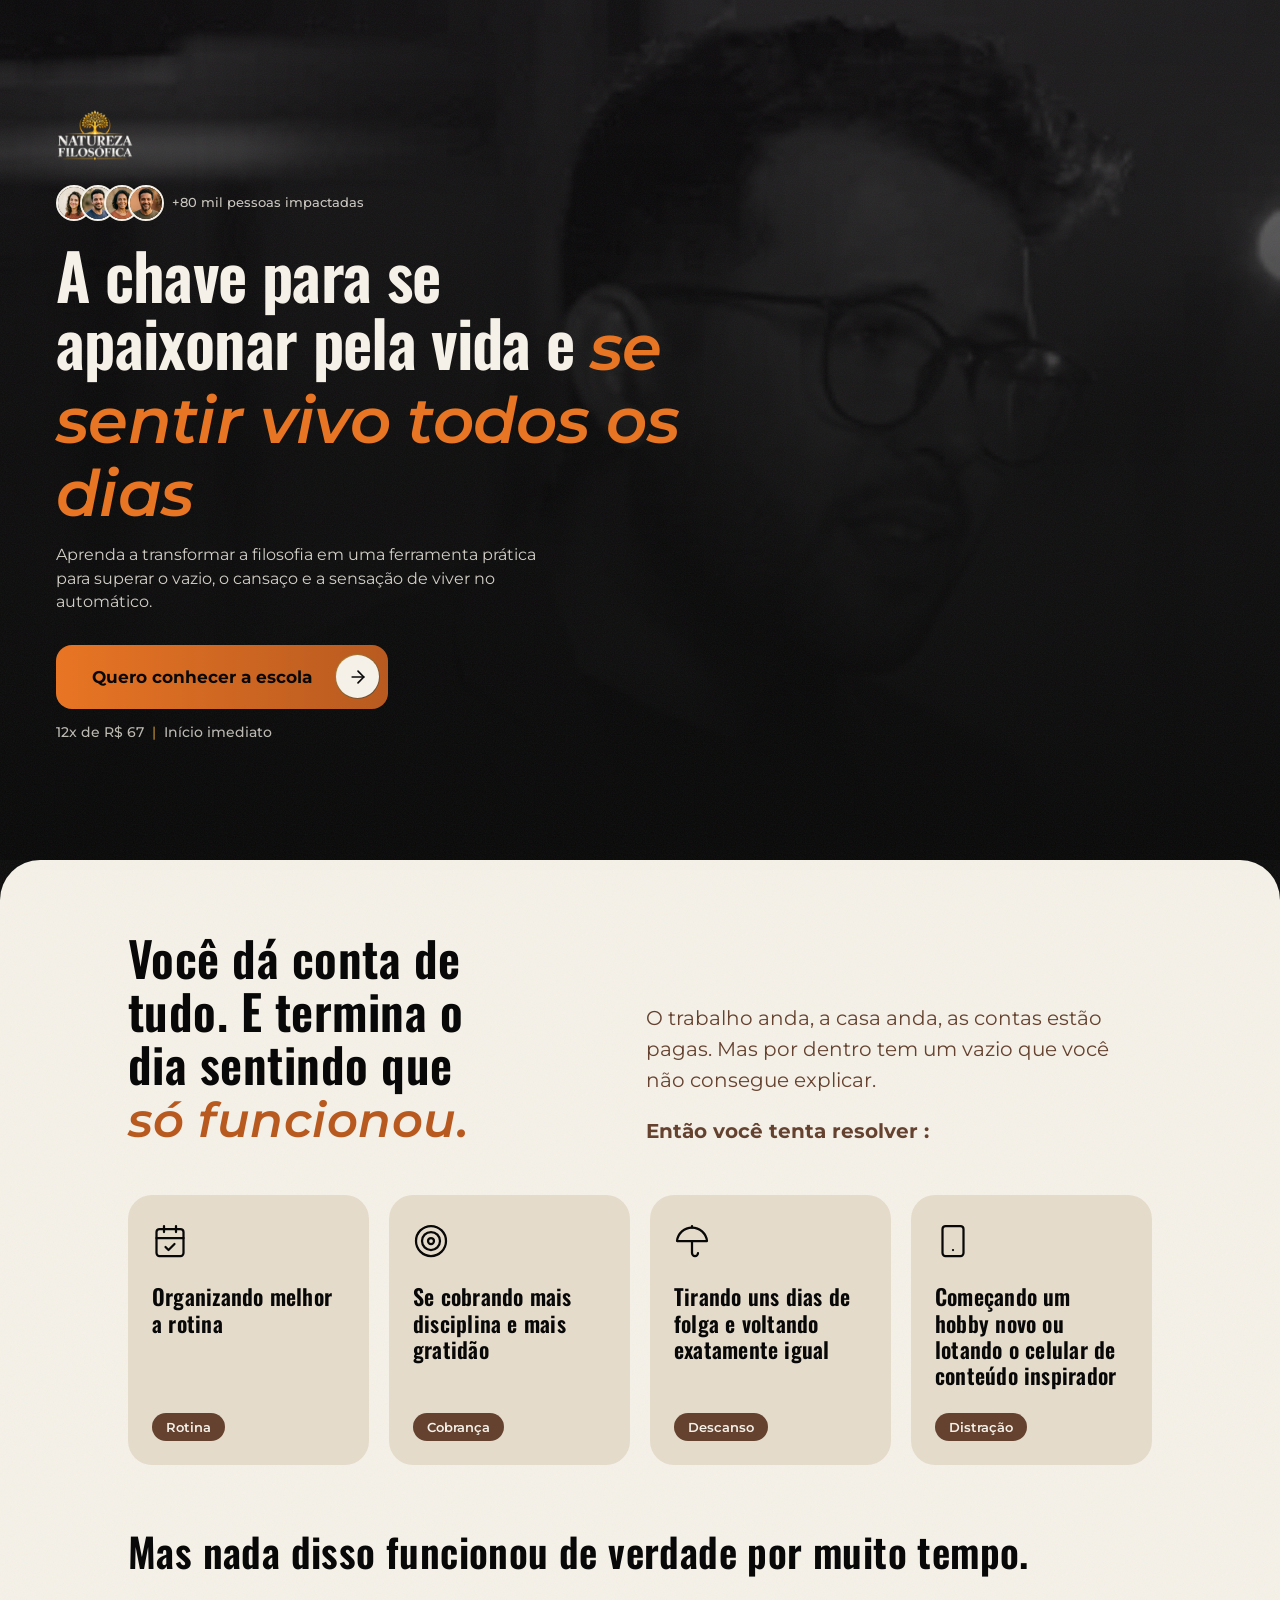
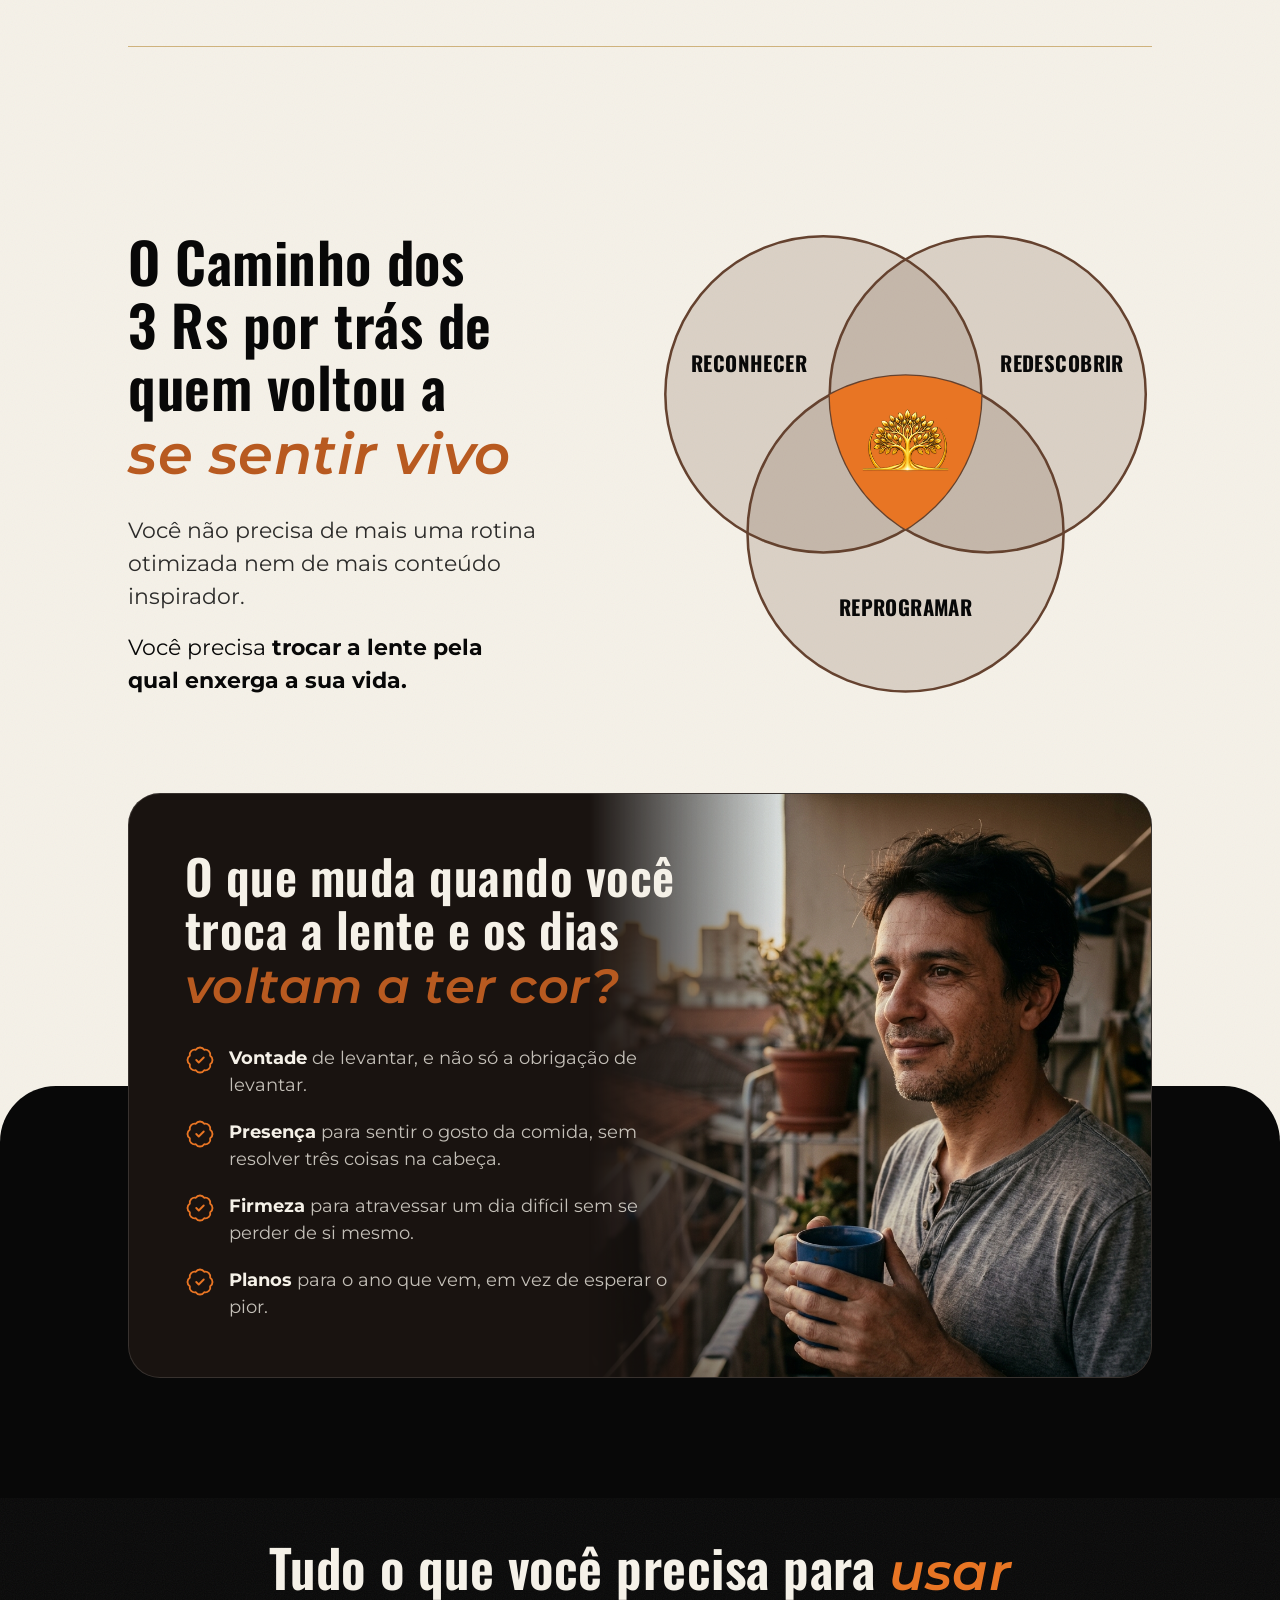
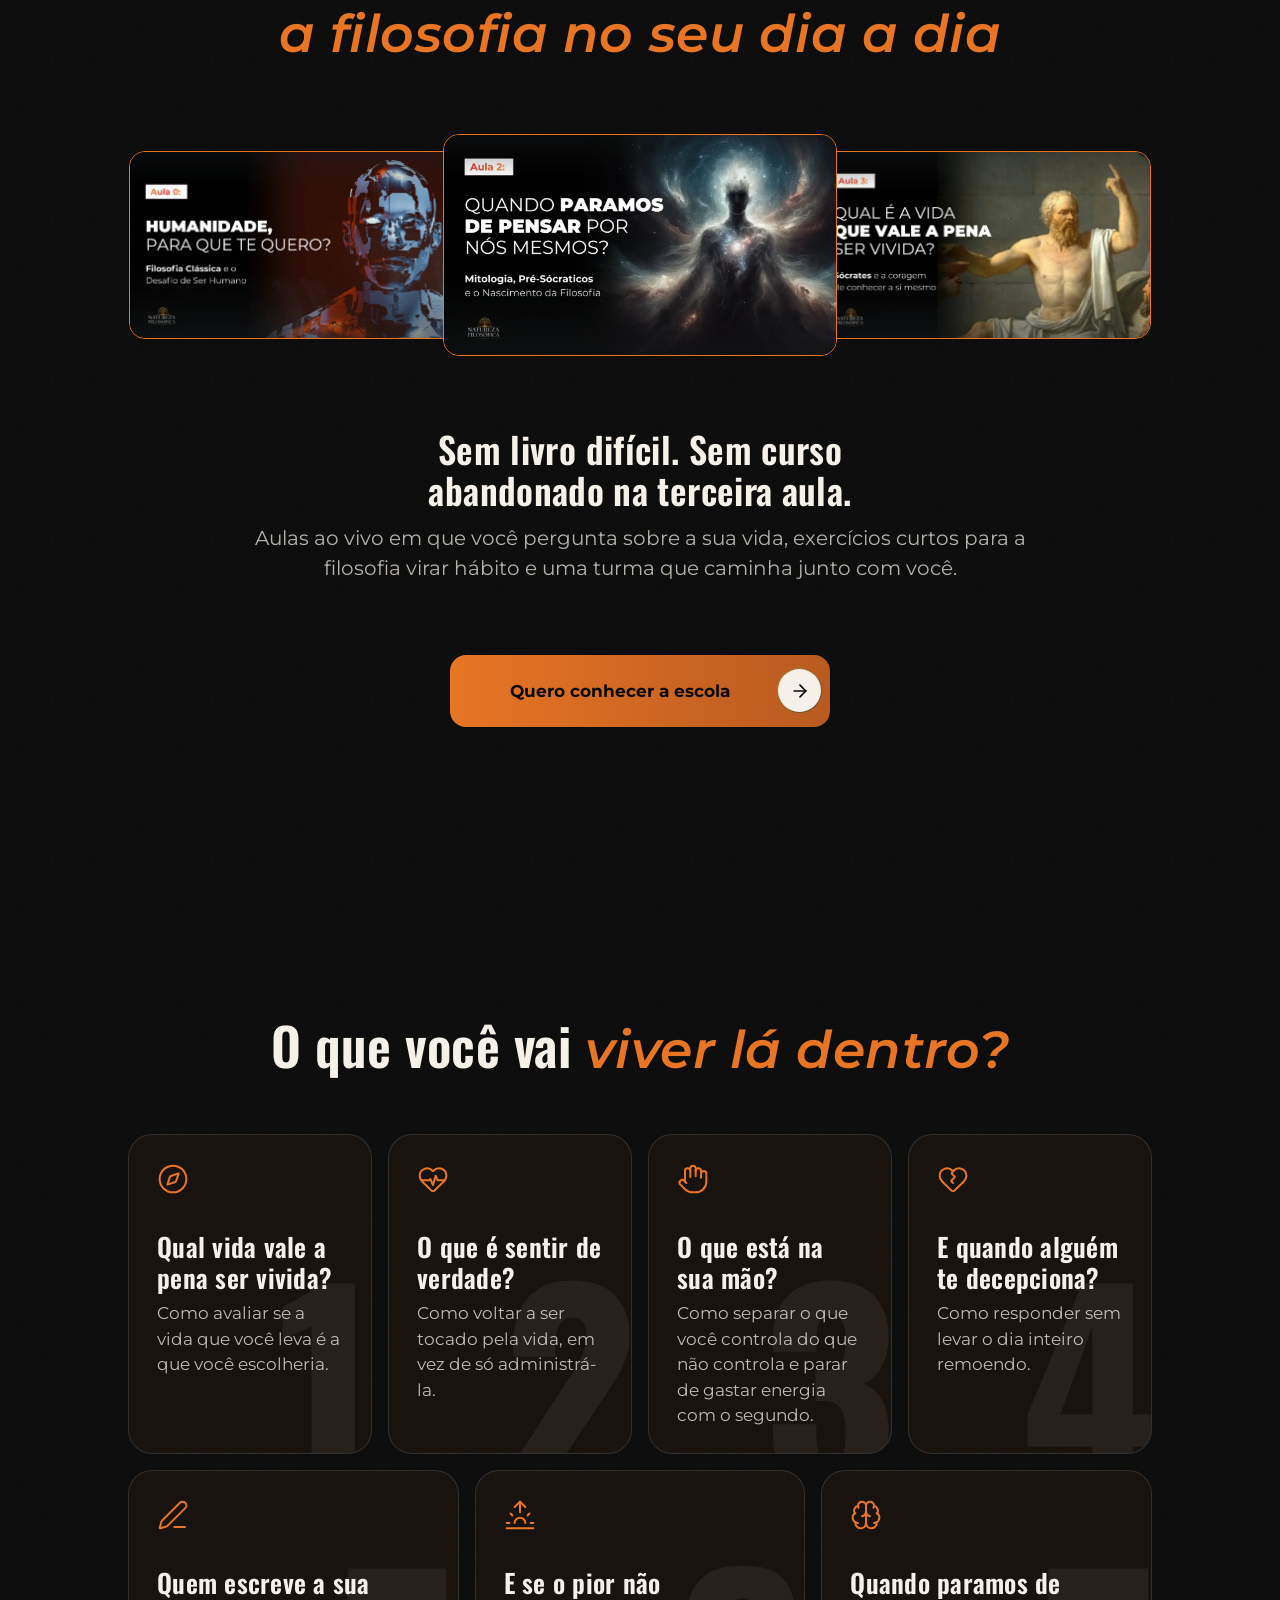
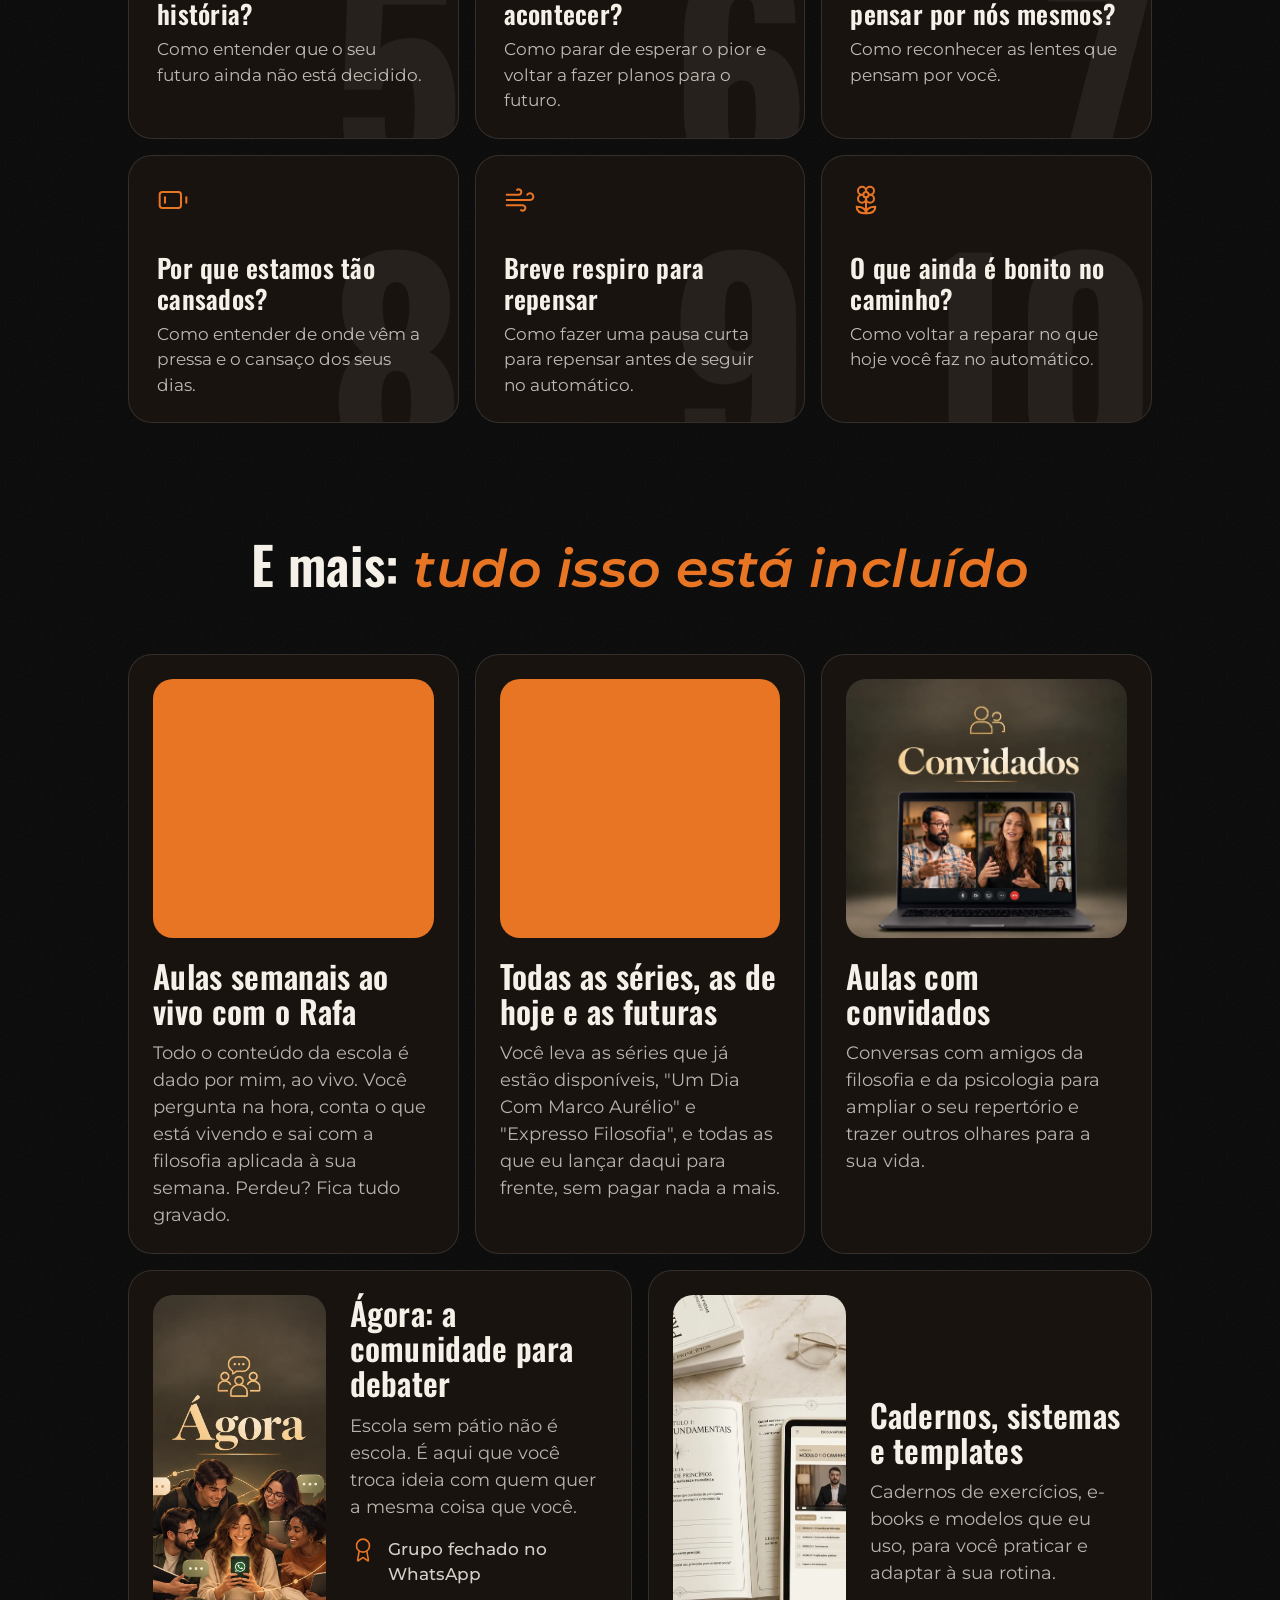
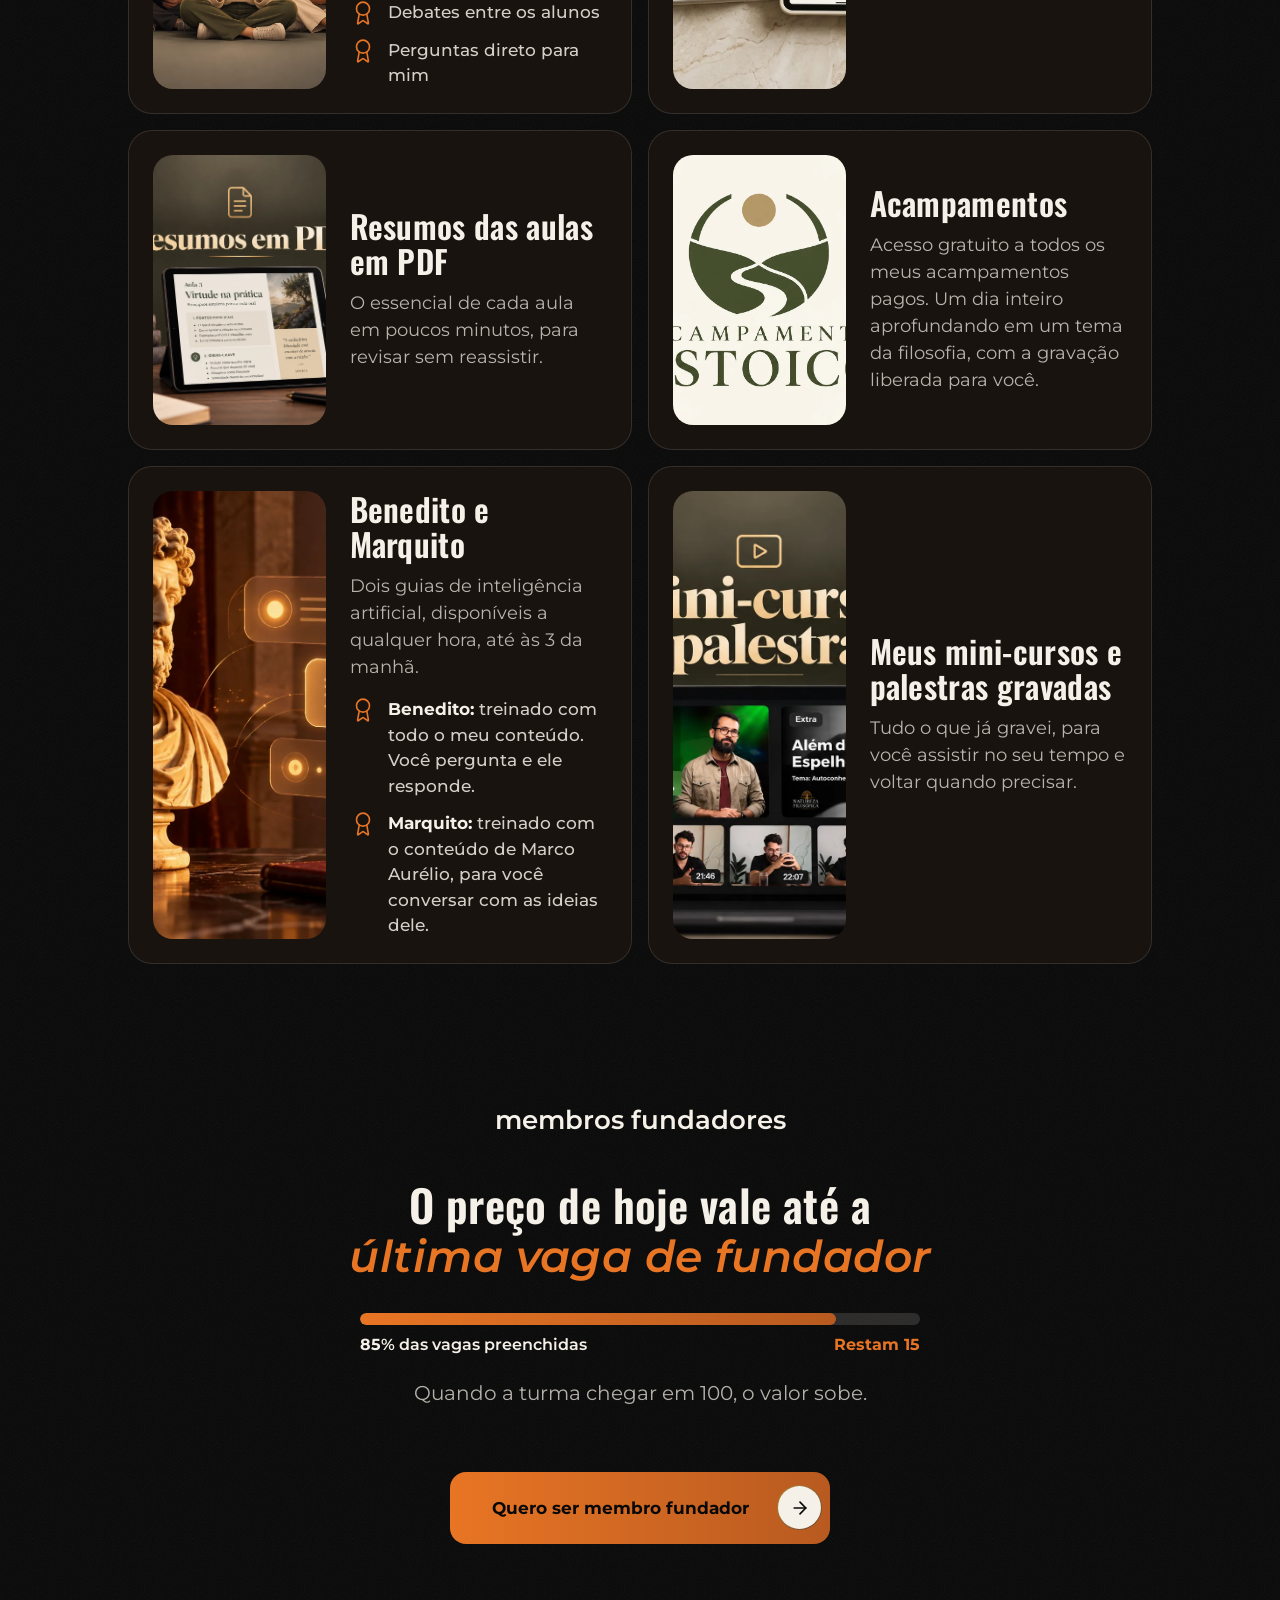
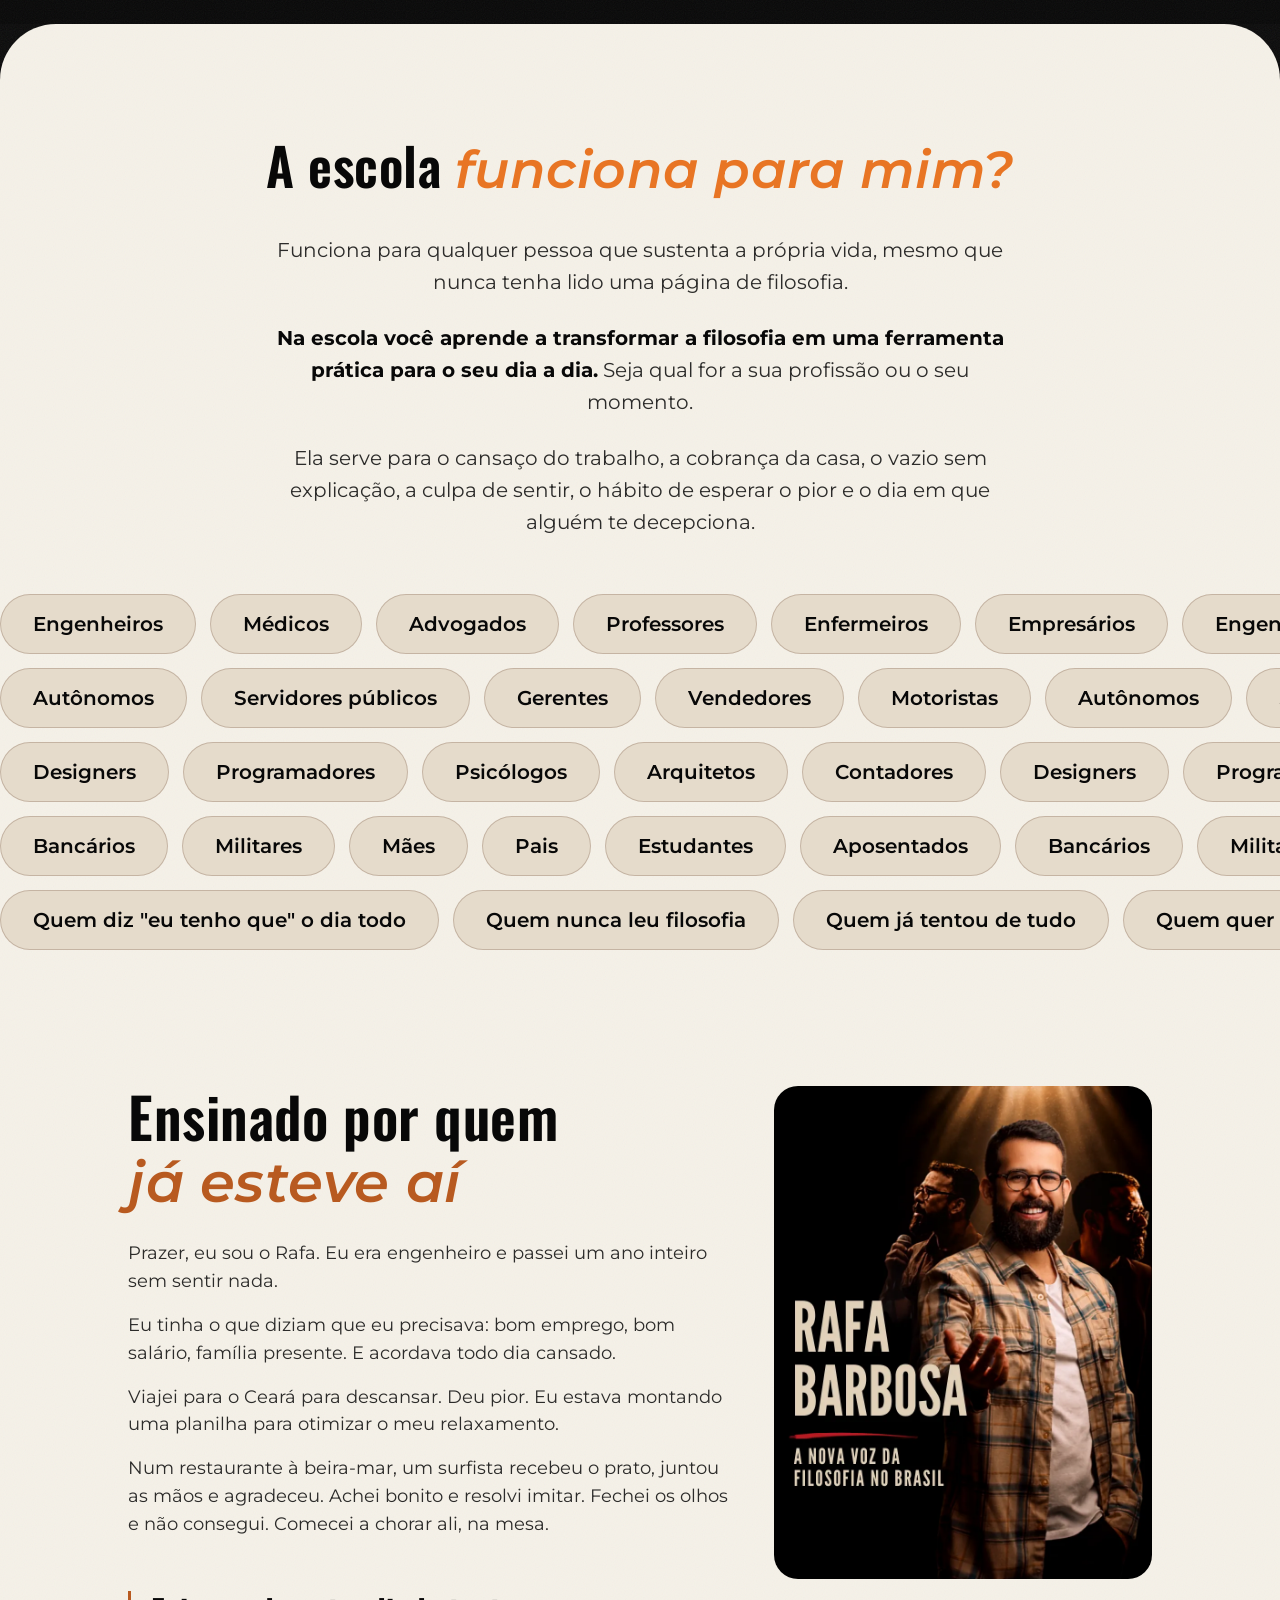
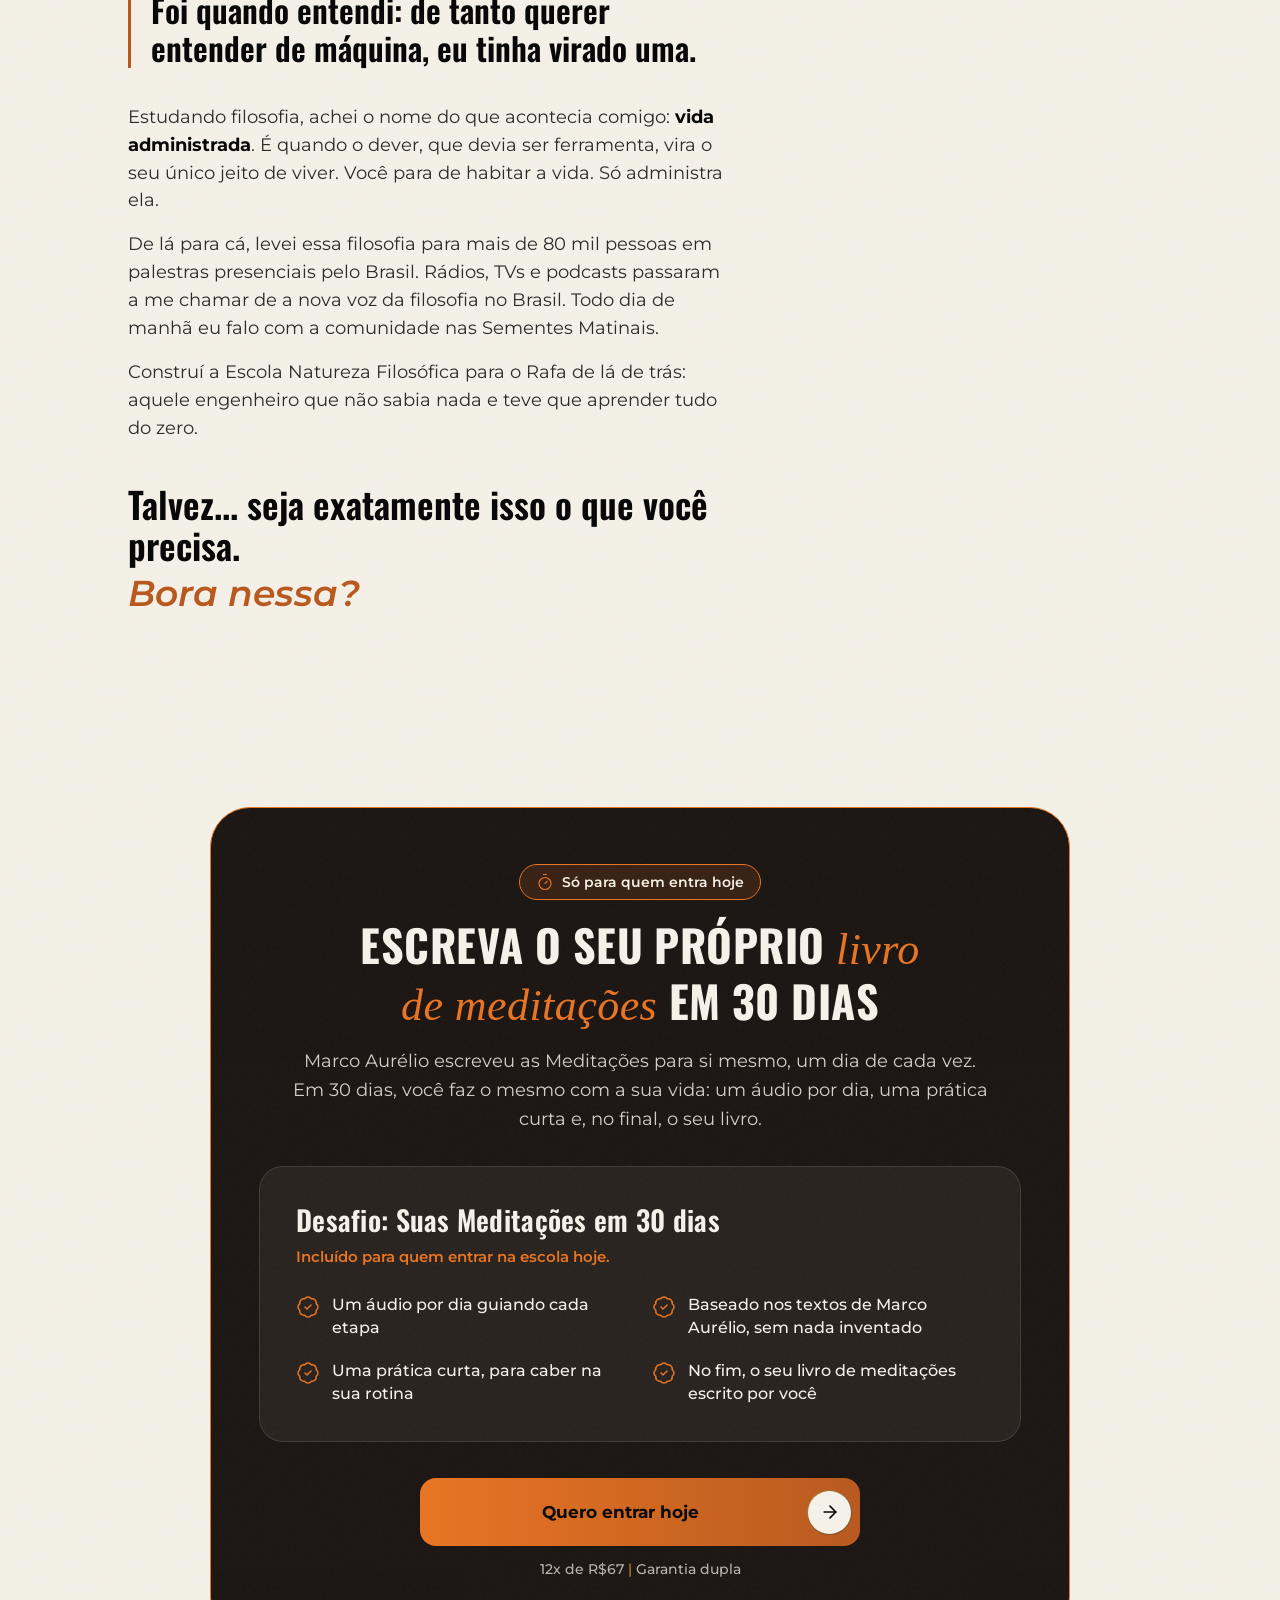
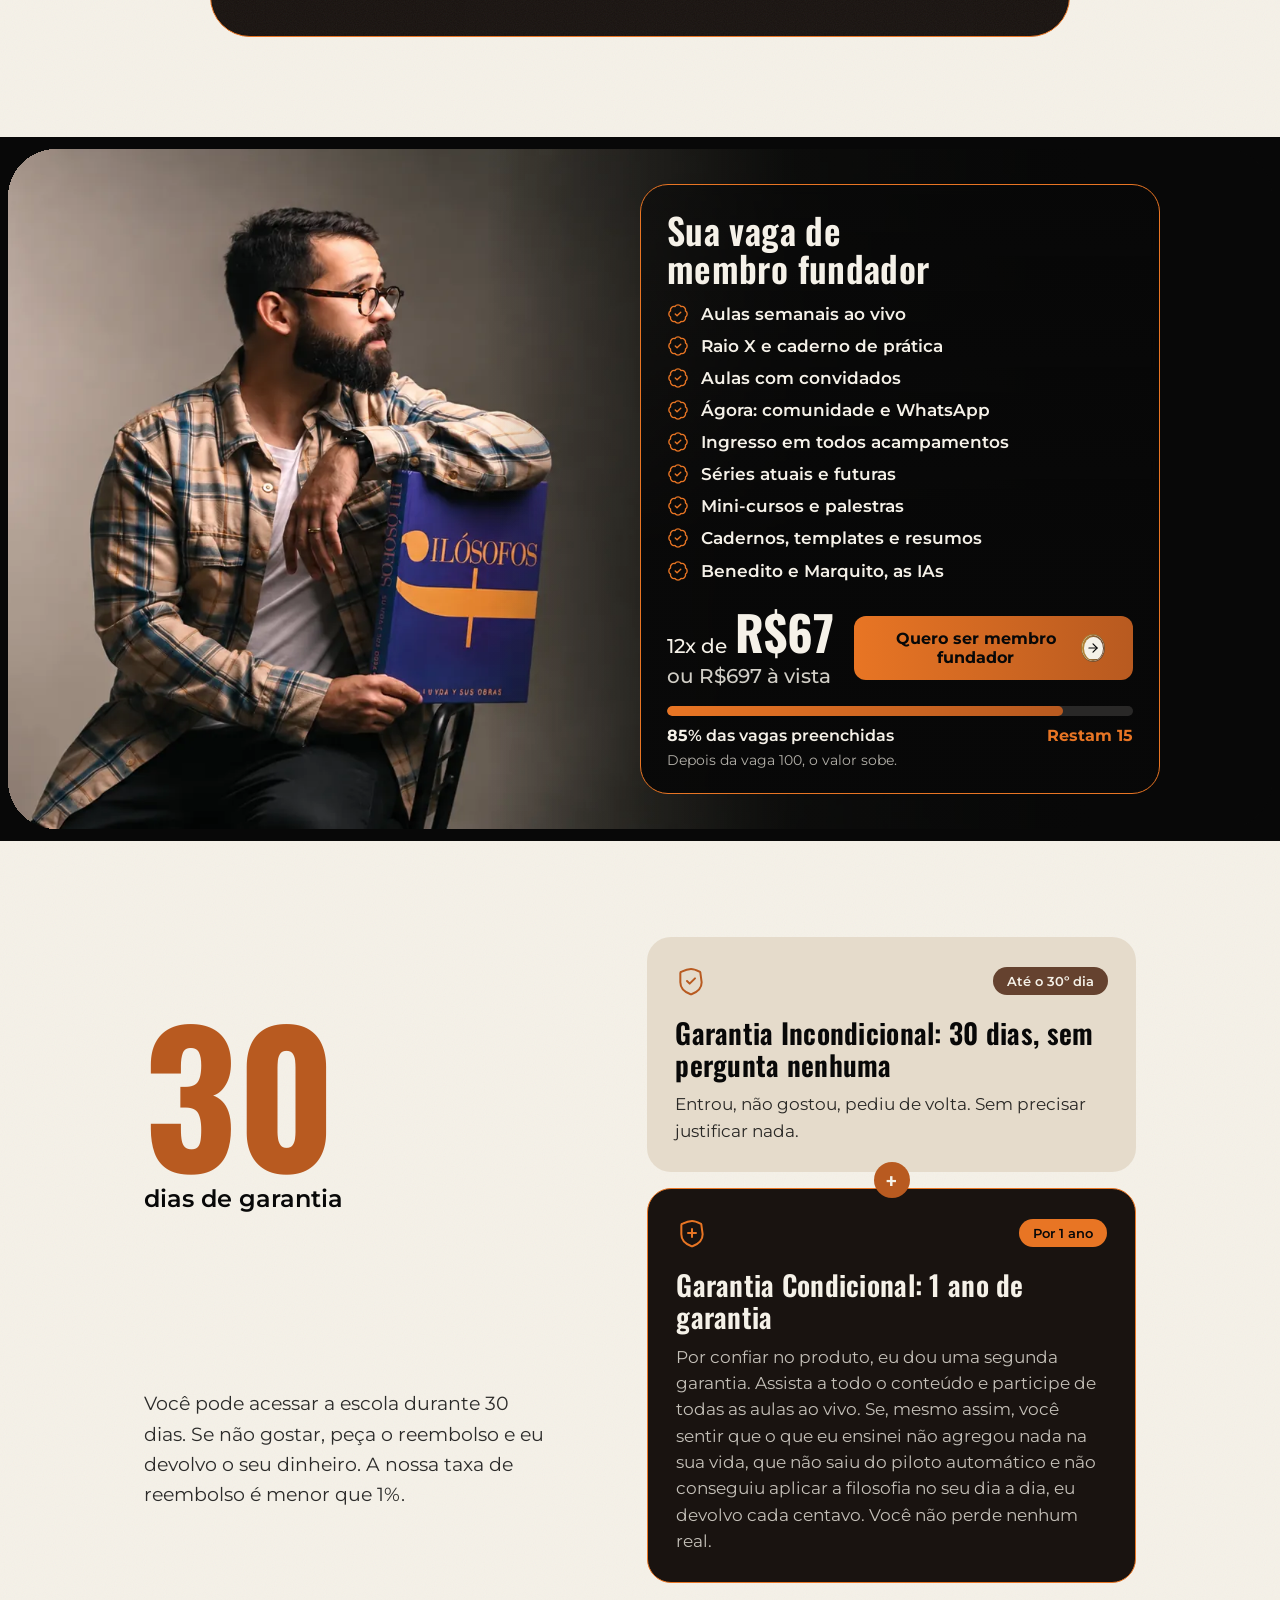
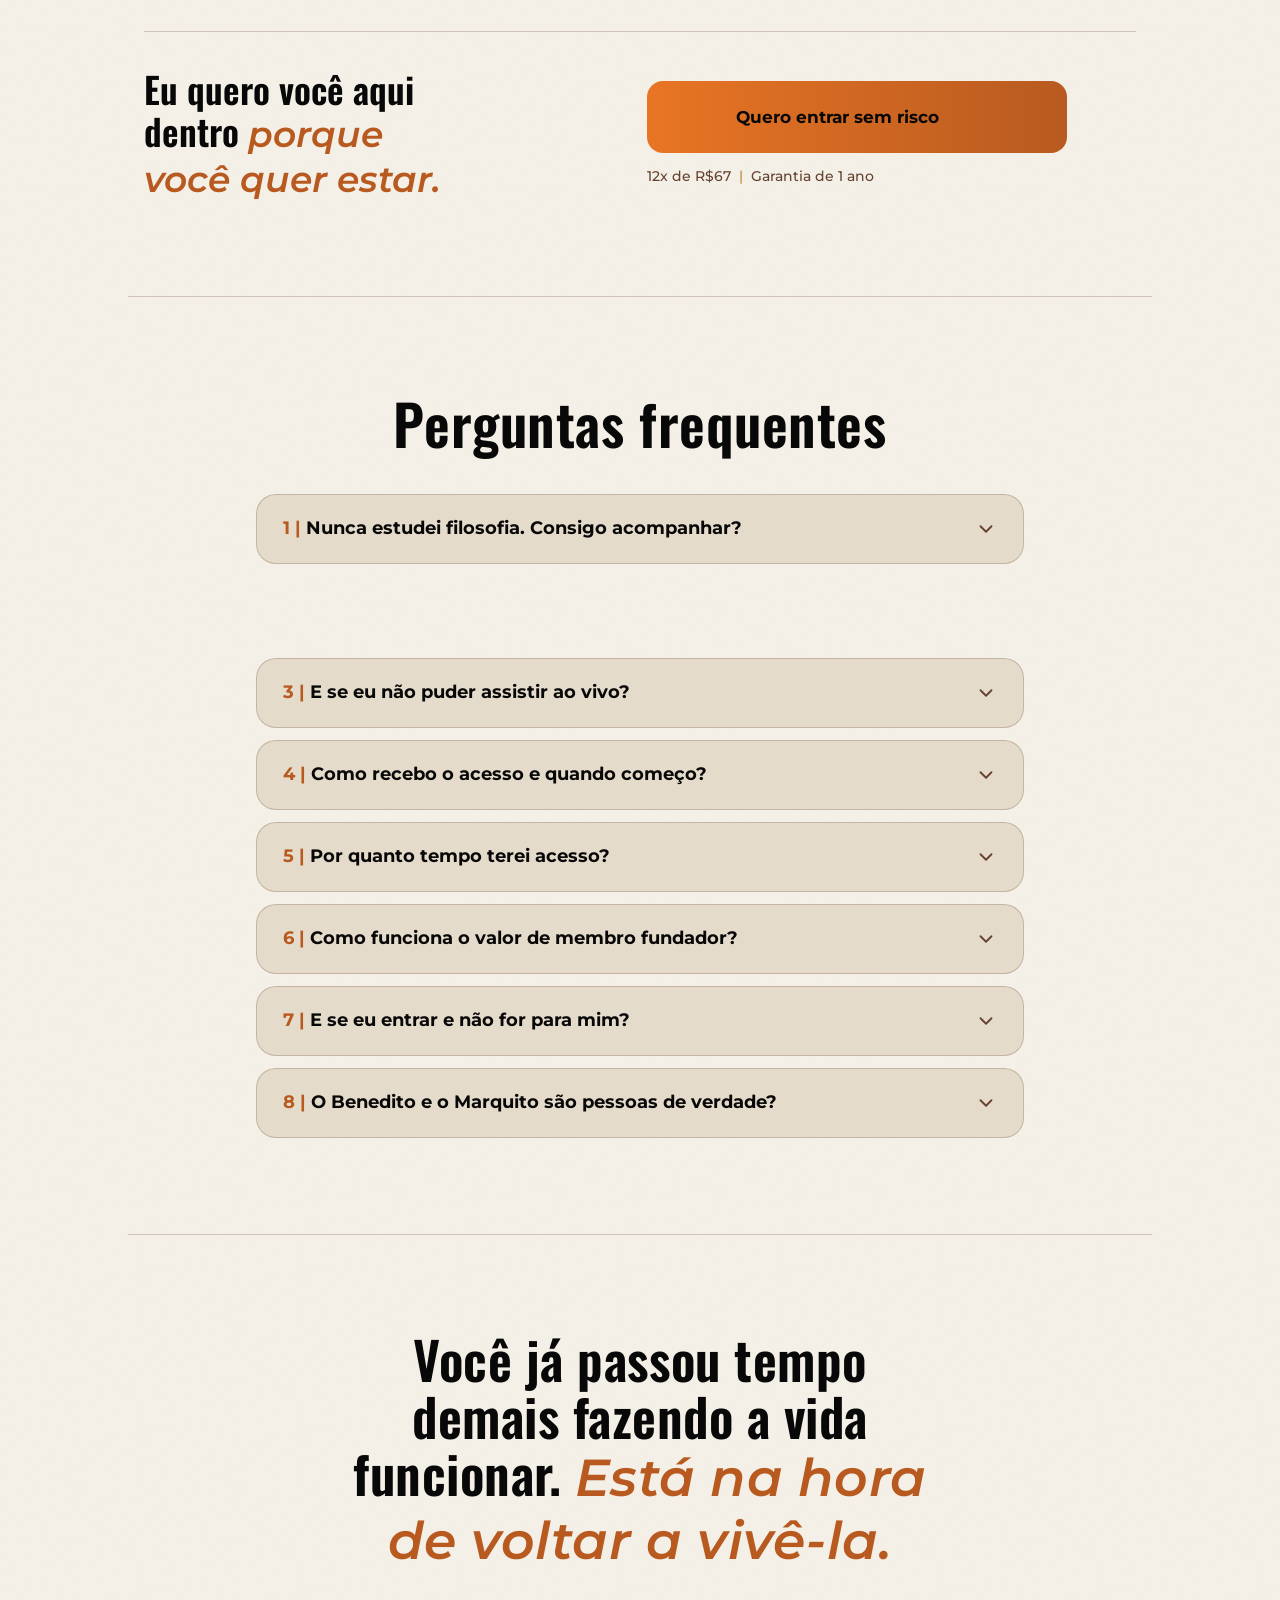
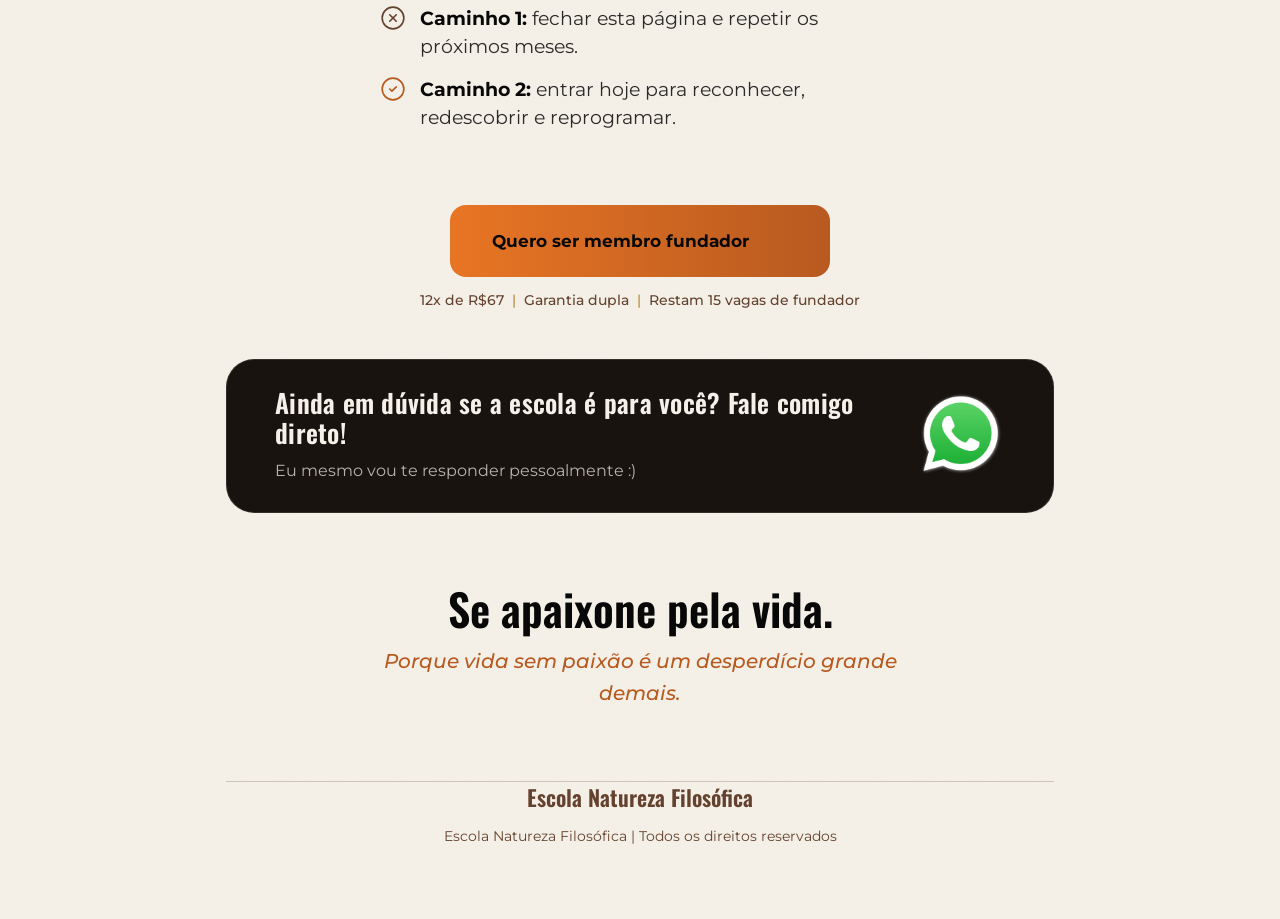
==== commit 9980546d: "Adiciona scripts de Pixel do Facebook e Microsoft Clarity nas paginas" ====
--- a/acampamento/index.html
+++ b/acampamento/index.html
@@ -91,6 +91,41 @@
         }
       ]
     }
+    </script>
+
+    <!-- Facebook Pixel Code -->
+    <script>
+        !function (f, b, e, v, n, t, s) {
+            if (f.fbq) return; n = f.fbq = function () {
+                n.callMethod ?
+                n.callMethod.apply(n, arguments) : n.queue.push(arguments)
+            };
+            if (!f._fbq) f._fbq = n; n.push = n; n.loaded = !0; n.version = '2.0';
+            n.queue = []; t = b.createElement(e); t.async = !0;
+            t.src = v; s = b.getElementsByTagName(e)[0];
+            s.parentNode.insertBefore(t, s)
+        }(window, document, 'script',
+            'https://connect.facebook.net/en_US/fbevents.js');
+
+        fbq('init', '2115550092258715');
+        fbq('init', '1566967544562221');
+        fbq('track', 'PageView');
+    </script>
+    <noscript>
+        <img height="1" width="1" style="display:none"
+            src="https://www.facebook.com/tr?id=2115550092258715&ev=PageView&noscript=1" />
+        <img height="1" width="1" style="display:none"
+            src="https://www.facebook.com/tr?id=1566967544562221&ev=PageView&noscript=1" />
+    </noscript>
+    <!-- End Facebook Pixel Code -->
+
+    <!-- Microsoft Clarity -->
+    <script type="text/javascript">
+        (function(c,l,a,r,i,t,y){
+            c[a]=c[a]||function(){(c[a].q=c[a].q||[]).push(arguments)};
+            t=l.createElement(r);t.async=1;t.src="https://www.clarity.ms/tag/"+i;
+            y=l.getElementsByTagName(r)[0];y.parentNode.insertBefore(t,y);
+        })(window, document, "clarity", "script", "vyelmqx483");
     </script>
 </head>
 
